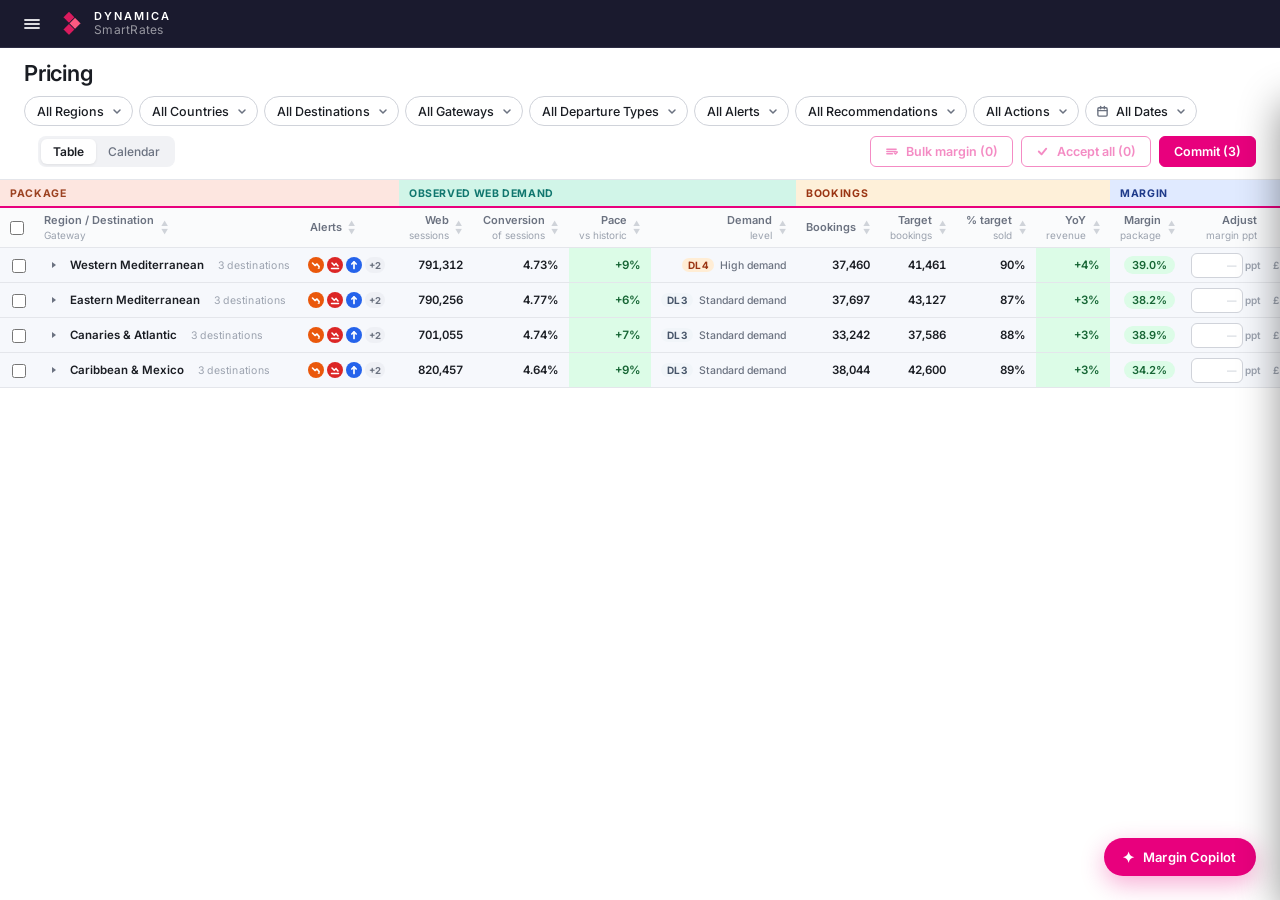
==== index.html @ 18bb01b3 "Fix conversion rates summing instead of averaging in the detail modal The modal's aggregate builder " ====
<!DOCTYPE html>
<html lang="en">
<head>
  <meta charset="UTF-8" />
  <meta name="viewport" content="width=device-width, initial-scale=1.0" />
  <title>Pricing — Dynamica SmartRates</title>
  <link rel="stylesheet" href="styles.css" />
  <style>
    /* SmartRates pricing — scoped to .srt */

    /* View visibility — beats display:flex on .cal-wrap so [hidden] actually hides it */
    [hidden] { display: none !important; }

    .pricing-page {
      flex: 1;
      display: flex;
      flex-direction: column;
      overflow: hidden;
      background: var(--body-bg);
    }
    .pricing-header-row {
      flex-shrink: 0;
      padding: 12px 24px;
      display: flex;
      align-items: center;
      gap: 12px;
      row-gap: 10px;
      flex-wrap: wrap;
      background: var(--surface);
      border-bottom: 1px solid var(--border);
    }
    .pricing-header-row .filter-group { flex: 1 1 auto; min-width: 0; }
    .pricing-heading {
      font-family: 'Inter', sans-serif;
      font-size: 22px;
      font-weight: 600;
      color: var(--text-primary);
      letter-spacing: -0.01em;
      margin: 0;
    }
    .pricing-spacer { flex: 1; }

    /* Accept-all + Commit cluster */
    .commit-cluster { display: inline-flex; align-items: center; gap: 8px; }
    .accept-all-btn, .commit-btn {
      font-family: 'Inter', sans-serif;
      font-size: 12.5px;
      font-weight: 600;
      padding: 7px 14px;
      border-radius: var(--radius);
      cursor: pointer;
      display: inline-flex;
      align-items: center;
      gap: 8px;
      transition: background .12s, color .12s, border-color .12s, opacity .12s;
      white-space: nowrap;
    }
    .accept-all-btn {
      background: transparent;
      color: var(--accent-text);
      border: 1px solid var(--accent);
    }
    .accept-all-btn:hover { background: rgba(232,0,125,0.08); }
    .accept-all-btn:disabled {
      opacity: 0.45;
      cursor: default;
      background: transparent;
    }
    .commit-btn {
      background: var(--accent);
      color: var(--accent-on);
      border: 1px solid var(--accent);
    }
    .commit-btn:hover { background: var(--accent-dim); border-color: var(--accent-dim); }
    .commit-btn:disabled {
      opacity: 0.45;
      cursor: default;
      background: var(--accent);
      color: rgba(255,255,255,0.85);
    }
    .commit-btn.is-loading { pointer-events: none; }
    .commit-spinner {
      width: 12px;
      height: 12px;
      border: 2px solid rgba(255,255,255,0.4);
      border-top-color: #fff;
      border-radius: 50%;
      animation: cmtSpin .7s linear infinite;
      display: none;
    }
    .commit-btn.is-loading .commit-spinner { display: inline-block; }
    @keyframes cmtSpin { to { transform: rotate(360deg); } }

    /* ── Scroll container ── */
    .srt-wrap {
      flex: 1;
      overflow: auto;
      background: var(--surface);
    }

    table.srt {
      border-collapse: separate;
      border-spacing: 0;
      width: max-content;
      min-width: 100%;
      font-family: 'Inter', sans-serif;
      font-size: 11.5px;
      background: var(--surface);
    }
    table.srt th, table.srt td { box-sizing: border-box; }

    /* ── Group band header row ── */
    table.srt thead tr.bands th {
      position: sticky;
      top: 0;
      z-index: 12;
      height: 28px;
      padding: 0 10px;
      font-family: 'Inter', sans-serif;
      font-weight: 700;
      font-size: 10.5px;
      letter-spacing: 0.06em;
      text-transform: uppercase;
      text-align: left;
      white-space: nowrap;
      border-bottom: 2px solid var(--accent);
    }
    table.srt thead tr.bands th.band-product  { background: #fde6e0; color: #9c4221; }
    table.srt thead tr.bands th.band-sales    { background: #fef0d9; color: #9a3412; }
    table.srt thead tr.bands th.band-demand   { background: #d1f5e8; color: #0f766e; }
    table.srt thead tr.bands th.band-price    { background: #e0eaff; color: #1e3a8a; }

    /* ── Column label row ── */
    table.srt thead tr.cols th {
      position: sticky;
      top: 28px;
      z-index: 11;
      padding: 6px 10px;
      font-family: 'Inter', sans-serif;
      font-weight: 600;
      font-size: 11px;
      color: var(--text-secondary);
      background: #fafbfc;
      border-bottom: 1px solid var(--border);
      text-align: left;
      vertical-align: middle;
      white-space: nowrap;
    }
    table.srt thead tr.cols th.num { text-align: right; }
    table.srt thead tr.cols th .sub {
      display: block;
      font-weight: 400;
      color: var(--text-muted);
      font-size: 10px;
      margin-top: 2px;
      letter-spacing: 0;
      text-transform: none;
    }

    /* ── Body cells ── */
    table.srt tbody td {
      padding: 7px 10px;
      border-bottom: 1px solid var(--border);
      color: var(--text-primary);
      vertical-align: middle;
      white-space: nowrap;
      background: var(--surface);
    }
    table.srt tbody td.num {
      text-align: right;
      font-variant-numeric: tabular-nums;
    }
    /* ── Row hover — subtle background tint only, scoped so YoY tints survive ── */
    table.srt tbody tr:hover td:not(.cell-pos):not(.cell-neg) { background-color: var(--row-hover); }
    table.cal-table tbody tr:hover td:not(.tier-pos2):not(.tier-pos1):not(.tier-zero):not(.tier-neg1):not(.tier-neg2) {
      background-color: var(--row-hover);
    }
    table.cal-table tbody tr:hover th.cal-route { background-color: var(--row-hover); }

    /* Date column */

    /* ── Per-level row backgrounds (Park / Category / Leaf) ──
       Use :not(.cell-pos):not(.cell-neg) so YoY tints still read through. */
    table.srt tbody tr.row-park    td:not(.cell-pos):not(.cell-neg) { background: #f6f8fc; }
    table.srt tbody tr.row-category td:not(.cell-pos):not(.cell-neg) { background: #fbfcfe; }
    table.srt tbody tr.row-leaf     td:not(.cell-pos):not(.cell-neg) { background: var(--surface); }

    table.srt tbody tr.row-park    { font-weight: 600; }
    table.srt tbody tr.row-park    td { border-bottom: 1px solid var(--border); }
    table.srt tbody tr.row-park:hover    td:not(.cell-pos):not(.cell-neg) { background: #eef2f8; }
    table.srt tbody tr.row-category:hover td:not(.cell-pos):not(.cell-neg) { background: #f3f5f9; }

    /* ── First-cell indentation per level ──
       Higher specificity than the generic `table.srt tbody td { padding: 7px 14px }`
       rule, so padding-left actually applies. Two earlier passes lost this
       silently because `.indent-1/2/3 { padding-left }` was outranked by the
       generic shorthand `padding`. */
    table.srt tbody tr.row-park     td.col-name { padding-left: 12px; }
    table.srt tbody tr.row-category td.col-name { padding-left: 30px; }
    table.srt tbody tr.row-leaf     td.col-name { padding-left: 44px; }

    /* Vertical guide-line on the left edge of nested rows (inset shadow
       composes with row background and survives table-cell rendering). */
    table.srt tbody tr.row-category td.col-name { box-shadow: inset 2px 0 0 var(--border); }
    table.srt tbody tr.row-leaf     td.col-name { box-shadow: inset 2px 0 0 var(--border); }

    /* hidden rows in collapsed accordion */
    table.srt tbody tr.is-hidden { display: none; }

    /* Accordion name cell — common */
    .accordion-name {
      display: inline-flex;
      align-items: center;
      gap: 8px;
      cursor: pointer;
      user-select: none;
    }
    .accordion-chev {
      display: inline-flex;
      align-items: center;
      justify-content: center;
      width: 16px;
      height: 16px;
      border-radius: 4px;
      color: var(--text-secondary);
      transition: transform .15s ease, background .12s, color .12s;
    }
    /* Smaller chevron for level 2 (Category) */
    .accordion-name.lvl-2 .accordion-chev { width: 12px; height: 12px; }
    .accordion-name.lvl-2 .accordion-chev svg { width: 8px; height: 8px; }
    .accordion-name:hover .accordion-chev { background: rgba(232,0,125,0.08); color: var(--accent-text); }
    .accordion-name.expanded .accordion-chev { transform: rotate(90deg); color: var(--accent-text); }

    /* Leaf bullet — Unicode • in muted colour before the ticket name */
    .leaf-bullet {
      display: inline-block;
      color: var(--text-muted);
      margin-right: 8px;
      font-size: 14px;
      line-height: 1;
      vertical-align: middle;
      transform: translateY(-1px);
    }

    /* Per-level name styling */
    .lvl-park-name   { font-weight: 600; color: var(--text-primary); }
    .lvl-cat-name    { font-weight: 500; color: var(--text-secondary); }
    .lvl-ticket-name { font-weight: 400; color: var(--text-primary); }

    .park-country {
      font-weight: 400;
      font-size: 10.5px;
      color: var(--text-muted);
      margin-left: 6px;
      letter-spacing: 0.02em;
    }
    .row-meta {
      color: var(--text-muted);
      font-weight: 400;
      font-size: 10.5px;
      margin-left: 6px;
      letter-spacing: 0.02em;
    }

    /* Capacity-mode chip */
    .cap-chip {
      display: inline-block;
      font-family: 'Inter', sans-serif;
      font-size: 10px;
      font-weight: 600;
      letter-spacing: 0.04em;
      text-transform: uppercase;
      padding: 2px 8px;
      border-radius: 999px;
      vertical-align: middle;
    }
    .cap-chip.cap-open    { background: #ecfdf5; color: #047857; }
    .cap-chip.cap-limited { background: #fef3c7; color: #92400e; }
    .cap-chip.cap-risk    { background: #fee2e2; color: #991b1b; }

    /* ── Tint cells (pace, YoY, Rec. margin) ── */
    table.srt tbody td.cell-pos { background: #dcfce7; color: #166534; }
    table.srt tbody td.cell-neg { background: #fee2e2; color: #991b1b; }
    table.srt tbody tr:hover td.cell-pos { background-color: #c9f0d4; }
    table.srt tbody tr:hover td.cell-neg { background-color: #fbcfcf; }

    /* Weather cell */
    .weather-cell {
      display: inline-flex;
      align-items: center;
      gap: 6px;
      font-variant-numeric: tabular-nums;
    }
    .weather-icon { font-size: 14px; }

    /* ── Alerts cell + chips ── */
    table.srt tbody td.alerts-cell {
      padding: 4px 8px;
      vertical-align: middle;
      white-space: nowrap;
      min-width: 72px;
    }
    .alert-chips {
      display: inline-flex;
      align-items: center;
      gap: 3px;
    }
    .alert-chip {
      display: inline-flex;
      align-items: center;
      justify-content: center;
      width: 16px;
      height: 16px;
      border-radius: 50%;
      color: #fff;
      flex-shrink: 0;
      cursor: default;
    }
    .alert-chip svg { display: block; }
    .alert-chip-overflow {
      display: inline-flex;
      align-items: center;
      justify-content: center;
      min-width: 16px;
      height: 16px;
      padding: 0 4px;
      border-radius: 999px;
      font-size: 9.5px;
      font-weight: 700;
      color: var(--text-secondary);
      background: #eef0f5;
      flex-shrink: 0;
      cursor: default;
    }

    /* ── Calendar cell alert dot (top-left, opposite the decision dot) ── */
    table.cal-table tbody td.has-alert { position: relative; }
    table.cal-table tbody td.has-alert::before {
      content: '';
      position: absolute;
      top: 4px;
      left: 4px;
      width: 6px;
      height: 6px;
      border-radius: 50%;
      background: var(--accent);
      box-shadow: 0 0 0 1.5px var(--surface);
      z-index: 1;
    }

    /* Demand Level (DL1–DL5 from the customisable-rules table) */
    .demand-cell {
      display: inline-flex;
      align-items: center;
      gap: 6px;
      justify-content: flex-end;
      cursor: default;
    }
    .dl-chip {
      display: inline-block;
      font-size: 10px;
      font-weight: 700;
      letter-spacing: 0.04em;
      padding: 1px 6px;
      border-radius: 999px;
      font-variant-numeric: tabular-nums;
    }
    .dl-chip.dl-5 { background: #fee2e2; color: #991b1b; }
    .dl-chip.dl-4 { background: #ffedd5; color: #9a3412; }
    .dl-chip.dl-3 { background: #f1f5f9; color: #475569; }
    .dl-chip.dl-2 { background: #e0f2fe; color: #075985; }
    .dl-chip.dl-1 { background: #ede9fe; color: #5b21b6; }
    .dl-label {
      font-size: 10.5px;
      font-weight: 500;
      color: var(--text-secondary);
      white-space: nowrap;
    }

    /* Recommendation column (Increase / Decrease / No change) */
    .rec-action-cell { white-space: nowrap; }
    .rec-action-chip {
      display: inline-flex;
      align-items: center;
      font-size: 10.5px;
      font-weight: 600;
      padding: 2px 8px;
      border-radius: 999px;
      white-space: nowrap;
    }
    .rec-action-chip.ra-up   { background: #dcfce7; color: #166534; }
    .rec-action-chip.ra-down { background: #fee2e2; color: #991b1b; }
    .rec-action-chip.ra-flat { background: #f1f5f9; color: #64748b; }
    .rec-action-summary {
      display: inline-flex;
      gap: 6px;
      font-size: 10.5px;
      font-weight: 600;
      font-variant-numeric: tabular-nums;
    }
    .rec-action-summary .ras-up   { color: #166534; }
    .rec-action-summary .ras-down { color: #991b1b; }
    .rec-action-summary.ras-flat  { color: var(--text-muted); font-weight: 400; }


    /* ── Rec. margin editing ── */
    table.srt tbody td.rec-cell {
      position: relative;
      cursor: text;
    }
    table.srt tbody td.rec-cell:hover {
      outline: 1px dashed var(--accent);
      outline-offset: -2px;
    }
    .rec-edit-icon {
      position: absolute;
      left: 6px;
      top: 50%;
      transform: translateY(-50%);
      color: var(--accent-text);
      pointer-events: none;
      display: none;
    }
    table.srt tbody td.rec-cell:hover .rec-edit-icon { display: block; }
    table.srt tbody td.rec-cell.editing {
      outline: 1.5px solid var(--accent);
      outline-offset: -1px;
      padding: 0;
    }
    input.rec-input {
      width: 100%;
      height: 26px;
      box-sizing: border-box;
      border: none;
      padding: 0 10px;
      font-family: 'Inter', sans-serif;
      font-size: 11.5px;
      font-weight: 500;
      font-variant-numeric: tabular-nums;
      text-align: right;
      background: var(--surface);
      outline: none;
      color: var(--text-primary);
    }

    /* ── Action cell + buttons ── */
    table.srt tbody td.action-cell {
      padding: 4px 8px;
      position: relative;
      vertical-align: middle;
      white-space: nowrap;
      border-left: 1px solid var(--border);
    }
    .action-cell-inner {
      display: flex;
      align-items: center;
      gap: 6px;
    }
    .action-btn {
      width: 26px;
      height: 26px;
      display: inline-flex;
      align-items: center;
      justify-content: center;
      border-radius: 50%;
      border: 1.5px solid;
      background: var(--surface);
      cursor: pointer;
      padding: 0;
      transition: background .12s, border-color .12s, color .12s, opacity .12s;
      flex-shrink: 0;
    }
    .action-btn svg { display: block; }
    .act-accept { color: #16a34a; border-color: #bbf7d0; }
    .act-accept:hover { background: #dcfce7; border-color: #16a34a; }
    .act-accept.solid { background: #16a34a; color: #fff; border-color: #16a34a; }
    .act-reject { color: #dc2626; border-color: #fecaca; }
    .act-reject:hover { background: #fee2e2; border-color: #dc2626; }
    .act-reject.solid { background: #dc2626; color: #fff; border-color: #dc2626; }
    .action-btn.dim { opacity: 0.42; }

    .act-notes {
      width: 24px;
      height: 24px;
      display: inline-flex;
      align-items: center;
      justify-content: center;
      border: none;
      background: transparent;
      border-radius: 50%;
      cursor: pointer;
      color: var(--text-muted);
      margin-left: 2px;
      position: relative;
      flex-shrink: 0;
      padding: 0;
      transition: color .12s, background .12s;
    }
    .act-notes:hover { color: var(--accent-text); background: rgba(232,0,125,0.08); }
    .act-notes svg { display: block; }
    .act-notes .note-dot {
      position: absolute;
      top: 1px;
      right: 1px;
      width: 6px;
      height: 6px;
      border-radius: 50%;
      background: var(--accent);
      display: none;
    }
    .act-notes.has-note .note-dot { display: block; }
    .act-notes.has-note { color: var(--accent-text); }

    .action-badge {
      display: inline-block;
      font-family: 'Inter', sans-serif;
      font-size: 9.5px;
      font-weight: 700;
      letter-spacing: 0.05em;
      text-transform: uppercase;
      padding: 2px 7px;
      border-radius: 999px;
      margin-right: 6px;
      vertical-align: middle;
      flex-shrink: 0;
    }
    .action-badge.b-accepted   { background: #dcfce7; color: #166534; }
    .action-badge.b-rejected   { background: #fee2e2; color: #991b1b; }
    .action-badge.b-overridden { background: #e0e7ff; color: #3730a3; }
    .action-badge.b-expired    { background: #f1f5f9; color: #475569; }

    .pending-chip {
      display: inline-block;
      font-size: 9.5px;
      font-weight: 700;
      letter-spacing: 0.05em;
      text-transform: uppercase;
      padding: 2px 7px;
      border-radius: 999px;
      background: #f1f5f9;
      color: #475569;
    }

    /* Row state tints — only on neutral cells */
    table.srt tbody tr.row-accepted   td:not(.cell-pos):not(.cell-neg) { background: #f1faf3; }
    table.srt tbody tr.row-rejected   td:not(.cell-pos):not(.cell-neg) { background: #fdf3f3; }
    table.srt tbody tr.row-overridden td:not(.cell-pos):not(.cell-neg) { background: #f3f4ff; }
    table.srt tbody tr.row-accepted:hover   td:not(.cell-pos):not(.cell-neg) { background-color: #e7f4ec; }
    table.srt tbody tr.row-rejected:hover   td:not(.cell-pos):not(.cell-neg) { background-color: #f7e6e6; }
    table.srt tbody tr.row-overridden:hover td:not(.cell-pos):not(.cell-neg) { background-color: #e8eafc; }

    /* placeholder count on parent/category rows */
    .row-action-meta {
      color: var(--text-muted);
      font-size: 10.5px;
      font-style: italic;
    }

    /* ── Three-level accordion: Region / Destination / Gateway ──
       Reuses the reference's level styling: region rows read as the old park
       rows, destination rows as the old category rows, gateways as leaves. */
    table.srt tbody tr.row-region td:not(.cell-pos):not(.cell-neg) { background: #f6f8fc; }
    table.srt tbody tr.row-dest   td:not(.cell-pos):not(.cell-neg) { background: #fbfcfe; }
    table.srt tbody tr.row-leaf   td:not(.cell-pos):not(.cell-neg) { background: var(--surface); }
    table.srt tbody tr.row-region { font-weight: 600; }
    table.srt tbody tr.row-region td { border-bottom: 1px solid var(--border); }
    table.srt tbody tr.row-region:hover td:not(.cell-pos):not(.cell-neg) { background: #eef2f8; }
    table.srt tbody tr.row-dest:hover   td:not(.cell-pos):not(.cell-neg) { background: #f3f5f9; }

    table.srt tbody tr.row-region td.col-name { padding-left: 12px; }
    table.srt tbody tr.row-dest   td.col-name { padding-left: 30px; box-shadow: inset 2px 0 0 var(--border); }
    table.srt tbody tr.row-leaf   td.col-name { padding-left: 52px; box-shadow: inset 2px 0 0 var(--border); }

    .lvl-region-name { font-weight: 600; color: var(--text-primary); }
    .lvl-dest-name   { font-weight: 500; color: var(--text-primary); }
    .lvl-gw-name     { font-weight: 400; color: var(--text-primary); }
    .gw-code {
      display: inline-block;
      font-family: 'JetBrains Mono', monospace;
      font-size: 9.5px;
      font-weight: 500;
      color: var(--text-muted);
      background: #eef0f5;
      padding: 1px 5px;
      border-radius: 3px;
      margin-left: 7px;
      letter-spacing: 0.04em;
      vertical-align: middle;
    }

    /* Adjustment input cells — usable at any accordion level */
    table.srt tbody td.adj-cell { padding: 3px 6px; }
    .adj-wrap { display: inline-flex; align-items: center; gap: 2px; justify-content: flex-end; }
    input.adj-input {
      width: 52px;
      height: 25px;
      padding: 0 5px;
      border: 1px solid var(--border-mid);
      border-radius: var(--radius);
      font-family: 'Inter', sans-serif;
      font-size: 11px;
      font-weight: 500;
      color: var(--text-primary);
      text-align: right;
      font-variant-numeric: tabular-nums;
      background: var(--surface);
      transition: border-color .12s, background .12s;
      -moz-appearance: textfield;
    }
    input.adj-input::-webkit-outer-spin-button,
    input.adj-input::-webkit-inner-spin-button { -webkit-appearance: none; margin: 0; }
    input.adj-input::placeholder { color: #cbd0d8; font-size: 9.5px; }
    input.adj-input:hover { border-color: var(--accent); }
    input.adj-input:focus { outline: 1.5px solid var(--accent); outline-offset: -1px; border-color: var(--accent); }
    input.adj-input.is-set { border-color: var(--accent); color: var(--accent-text); font-weight: 600; background: rgba(232,0,125,0.04); }
    .adj-unit, .adj-prefix { font-size: 10px; color: var(--text-muted); }

    /* Sup — read-only view of margin already committed on top of the baseline */
    table.srt tbody td.sup-cell-td { padding: 4px 8px; }
    .sup-cell { display: inline-flex; flex-direction: column; align-items: flex-end; line-height: 1.15; cursor: default; }
    .sup-cell .sup-pct { font-size: 11px; font-weight: 600; font-variant-numeric: tabular-nums; }
    .sup-cell .sup-gbp { font-size: 9.5px; color: var(--text-muted); font-variant-numeric: tabular-nums; }
    .sup-cell.sup-up   .sup-pct { color: #166534; }
    .sup-cell.sup-down .sup-pct { color: #991b1b; }

    /* Bulk button idle state — clickable, just visually quiet */
    .accept-all-btn.is-idle { opacity: 0.62; }

    /* Margin pill — the headline commercial number */
    .margin-pill {
      display: inline-block;
      font-size: 11px;
      font-weight: 600;
      padding: 2px 8px;
      border-radius: 999px;
      font-variant-numeric: tabular-nums;
      white-space: nowrap;
    }
    .margin-pill.mg-high { background: #dcfce7; color: #166534; }
    .margin-pill.mg-mid  { background: #f1f5f9; color: #334155; }
    .margin-pill.mg-low  { background: #fef3c7; color: #92400e; }
    .margin-pill.mg-thin { background: #fee2e2; color: #991b1b; }
    .conv-cell { font-variant-numeric: tabular-nums; }

    /* Calendar: same three levels in the sticky left column */
    table.cal-table tbody tr.row-region th.cal-route { padding-left: 14px; background: #f6f8fc; }
    table.cal-table tbody tr.row-dest   th.cal-route { padding-left: 32px; background: #fbfcfe; }
    table.cal-table tbody tr.row-leaf   th.cal-route { padding-left: 50px; background: var(--surface); }
    table.cal-table tbody tr.row-region td:not(.tier-pos2):not(.tier-pos1):not(.tier-zero):not(.tier-neg1):not(.tier-neg2) { background: #f6f8fc; }
    table.cal-table tbody tr.row-dest   td:not(.tier-pos2):not(.tier-pos1):not(.tier-zero):not(.tier-neg1):not(.tier-neg2) { background: #fbfcfe; }

    /* ── Row-select checkboxes (bulk update) ── */
    table.srt th.col-select,
    table.srt tbody td.col-select {
      width: 34px;
      min-width: 34px;
      padding: 4px 8px 4px 12px;
      text-align: center;
    }
    input.row-select {
      width: 14px;
      height: 14px;
      accent-color: var(--accent);
      cursor: pointer;
      vertical-align: middle;
    }

    /* ── Reason code dropdown (Action cell) ── */
    select.reason-select {
      font-family: 'Inter', sans-serif;
      font-size: 10.5px;
      font-weight: 500;
      color: var(--text-secondary);
      background: var(--surface);
      border: 1px solid var(--border-mid);
      border-radius: 999px;
      height: 22px;
      padding: 0 18px 0 8px;
      margin-left: 4px;
      max-width: 108px;
      appearance: none;
      -webkit-appearance: none;
      cursor: pointer;
      background-image: url("data:image/svg+xml;utf8,<svg xmlns='http://www.w3.org/2000/svg' width='8' height='8' viewBox='0 0 10 10'><path d='M2 4l3 3 3-3' stroke='%236b7280' stroke-width='1.5' fill='none' stroke-linecap='round' stroke-linejoin='round'/></svg>");
      background-repeat: no-repeat;
      background-position: right 6px center;
      flex-shrink: 0;
    }
    select.reason-select:hover { border-color: var(--accent); }
    select.reason-select.has-reason { border-color: var(--accent); color: var(--accent-text); font-weight: 600; }

    /* ── Bulk price update modal ── */
    .bulk-backdrop {
      position: fixed;
      inset: 0;
      background: rgba(26,26,46,0.55);
      z-index: 1200;
      display: none;
      align-items: center;
      justify-content: center;
      padding: 24px;
    }
    .bulk-backdrop.is-open { display: flex; }
    .bulk-modal {
      background: var(--surface);
      border-radius: var(--radius-lg);
      box-shadow: var(--shadow-lg);
      width: 460px;
      max-width: calc(100vw - 48px);
      font-family: 'Inter', sans-serif;
      display: flex;
      flex-direction: column;
    }
    .bulk-modal-header {
      padding: 18px 22px 14px;
      border-bottom: 1px solid var(--border);
      display: flex;
      align-items: center;
      gap: 10px;
    }
    .bulk-modal-title { font-size: 15px; font-weight: 600; color: var(--text-primary); }
    .bulk-modal-sub { font-size: 12px; color: var(--text-secondary); margin-top: 2px; }
    .bulk-modal-close {
      margin-left: auto;
      width: 28px; height: 28px;
      background: transparent;
      border: none;
      color: var(--text-secondary);
      cursor: pointer;
      border-radius: 6px;
      display: inline-flex;
      align-items: center;
      justify-content: center;
    }
    .bulk-modal-close:hover { background: #f3f4f8; color: var(--text-primary); }
    .bulk-modal-body { padding: 16px 22px; display: flex; flex-direction: column; gap: 14px; }
    .bulk-type-row { display: flex; gap: 10px; }
    .bulk-type-opt {
      flex: 1;
      display: inline-flex;
      align-items: center;
      gap: 8px;
      border: 1px solid var(--border-mid);
      border-radius: var(--radius);
      padding: 9px 12px;
      font-size: 12.5px;
      font-weight: 500;
      color: var(--text-primary);
      cursor: pointer;
      transition: border-color .12s, background .12s;
    }
    .bulk-type-opt:hover { border-color: var(--accent); }
    .bulk-type-opt:has(input:checked) {
      border-color: var(--accent);
      background: rgba(232,0,125,0.05);
    }
    .bulk-type-opt input { accent-color: var(--accent); }
    .bulk-value-row { display: flex; align-items: center; gap: 10px; }
    .bulk-value-row label { font-size: 12px; color: var(--text-secondary); font-weight: 500; }
    .bulk-value-row input {
      flex: 1;
      height: 34px;
      padding: 0 12px;
      border: 1px solid var(--border-mid);
      border-radius: var(--radius);
      font-family: 'Inter', sans-serif;
      font-size: 13.5px;
      font-weight: 500;
      color: var(--text-primary);
      font-variant-numeric: tabular-nums;
    }
    .bulk-value-row input:focus { outline: 1.5px solid var(--accent); outline-offset: -1px; border-color: var(--accent); }
    .bulk-unit { font-size: 13px; font-weight: 600; color: var(--text-secondary); width: 16px; }
    .bulk-hint { font-size: 11px; color: var(--text-muted); line-height: 1.5; }
    .bulk-hint b { color: var(--text-secondary); }
    .bulk-preview { display: flex; flex-direction: column; gap: 4px; }
    .bulk-preview-title {
      font-size: 10px;
      font-weight: 700;
      text-transform: uppercase;
      letter-spacing: 0.06em;
      color: var(--text-muted);
      margin-bottom: 2px;
    }
    .bulk-preview-row {
      display: flex;
      justify-content: space-between;
      gap: 12px;
      font-size: 11.5px;
      color: var(--text-secondary);
      font-variant-numeric: tabular-nums;
    }
    .bulk-preview-row b { color: var(--text-primary); }
    .bulk-preview-more { font-size: 11px; color: var(--text-muted); font-style: italic; }
    .bulk-modal-footer {
      padding: 14px 22px 18px;
      border-top: 1px solid var(--border);
      display: flex;
      justify-content: flex-end;
      gap: 8px;
    }
    .bulk-btn-ghost, .bulk-btn-primary {
      font-family: 'Inter', sans-serif;
      font-size: 12.5px;
      font-weight: 600;
      padding: 8px 16px;
      border-radius: var(--radius);
      cursor: pointer;
      transition: background .12s, border-color .12s, opacity .12s;
    }
    .bulk-btn-ghost {
      background: transparent;
      color: var(--text-secondary);
      border: 1px solid var(--border-mid);
    }
    .bulk-btn-ghost:hover { background: #f3f4f8; color: var(--text-primary); }
    .bulk-btn-primary {
      background: var(--accent);
      color: var(--accent-on);
      border: 1px solid var(--accent);
    }
    .bulk-btn-primary:hover:not(:disabled) { background: var(--accent-dim); border-color: var(--accent-dim); }
    .bulk-btn-primary:disabled { opacity: 0.45; cursor: default; }

    /* ── Notes modal ── */
    .note-backdrop {
      position: fixed;
      inset: 0;
      background: rgba(26,26,46,0.55);
      z-index: 1200;
      display: none;
      align-items: center;
      justify-content: center;
      padding: 24px;
    }
    .note-backdrop.is-open { display: flex; }
    .note-modal {
      background: var(--surface);
      border-radius: var(--radius-lg);
      box-shadow: var(--shadow-lg);
      width: 520px;
      max-width: calc(100vw - 48px);
      font-family: 'Inter', sans-serif;
      display: flex;
      flex-direction: column;
    }
    .note-modal-header {
      padding: 18px 22px 14px;
      border-bottom: 1px solid var(--border);
      display: flex;
      align-items: center;
      gap: 10px;
    }
    .note-modal-title { font-size: 15px; font-weight: 600; color: var(--text-primary); }
    .note-modal-sub { font-size: 12px; color: var(--text-secondary); }
    .note-modal-close {
      margin-left: auto;
      width: 28px;
      height: 28px;
      background: transparent;
      border: none;
      color: var(--text-secondary);
      cursor: pointer;
      border-radius: 6px;
      display: inline-flex;
      align-items: center;
      justify-content: center;
    }
    .note-modal-close:hover { background: #f3f4f8; color: var(--text-primary); }
    .note-modal-body { padding: 18px 22px 22px; display: flex; flex-direction: column; gap: 14px; }
    .note-textarea {
      width: 100%;
      min-height: 110px;
      box-sizing: border-box;
      padding: 10px 12px;
      border: 1px solid var(--border-mid);
      border-radius: var(--radius);
      font-family: 'Inter', sans-serif;
      font-size: 13px;
      color: var(--text-primary);
      resize: vertical;
      outline: none;
    }
    .note-textarea:focus { border-color: var(--accent); }
    .note-row {
      display: flex;
      align-items: center;
      gap: 10px;
    }
    .note-row label { font-size: 12px; color: var(--text-secondary); }
    .note-date {
      padding: 7px 10px;
      border: 1px solid var(--border-mid);
      border-radius: var(--radius);
      font-family: 'Inter', sans-serif;
      font-size: 12.5px;
      color: var(--text-primary);
      outline: none;
    }
    .note-date:focus { border-color: var(--accent); }
    .note-hint { font-size: 11.5px; color: var(--text-muted); margin-left: auto; }

    /* ── View toggle (Table / Calendar) ── */
    .view-toggle {
      display: inline-flex;
      align-items: center;
      gap: 0;
      margin-left: 14px;
      background: #f1f2f5;
      border-radius: 8px;
      padding: 3px;
    }
    .view-toggle-btn {
      font-family: 'Inter', sans-serif;
      font-size: 12px;
      font-weight: 500;
      padding: 5px 12px;
      border: none;
      background: transparent;
      color: var(--text-secondary);
      cursor: pointer;
      border-radius: 6px;
      transition: background .12s, color .12s, box-shadow .12s;
    }
    .view-toggle-btn:hover { color: var(--text-primary); }
    .view-toggle-btn.is-active {
      background: var(--surface);
      color: var(--text-primary);
      box-shadow: var(--shadow-sm);
      font-weight: 600;
    }

    /* ── Filter pills ── */
    .filter-group {
      display: flex;
      align-items: center;
      gap: 6px;
      flex-wrap: wrap;
      min-width: 0;
    }
    .filter-pill {
      font-family: 'Inter', sans-serif;
      font-size: 12.5px;
      font-weight: 500;
      color: var(--text-primary);
      background: var(--surface);
      border: 1px solid var(--border-mid);
      border-radius: 20px;
      padding: 5px 28px 5px 12px;
      height: 30px;
      max-width: 240px;
      appearance: none;
      -webkit-appearance: none;
      cursor: pointer;
      background-image: url("data:image/svg+xml;utf8,<svg xmlns='http://www.w3.org/2000/svg' width='10' height='10' viewBox='0 0 10 10'><path d='M2 4l3 3 3-3' stroke='%236b7280' stroke-width='1.5' fill='none' stroke-linecap='round' stroke-linejoin='round'/></svg>");
      background-repeat: no-repeat;
      background-position: right 10px center;
      transition: border-color .15s, color .15s, background-image .15s;
      text-overflow: ellipsis;
      white-space: nowrap;
      overflow: hidden;
    }
    .filter-pill:hover { border-color: var(--accent); }
    .filter-pill:focus { outline: 1.5px solid var(--accent); outline-offset: -1px; }
    .filter-pill.active {
      border-color: var(--accent);
      color: var(--accent-text);
      background-image: url("data:image/svg+xml;utf8,<svg xmlns='http://www.w3.org/2000/svg' width='10' height='10' viewBox='0 0 10 10'><path d='M2 4l3 3 3-3' stroke='%23e8007d' stroke-width='1.5' fill='none' stroke-linecap='round' stroke-linejoin='round'/></svg>");
    }

    .filter-clear {
      font-family: 'Inter', sans-serif;
      font-size: 11.5px;
      font-weight: 500;
      color: var(--accent-text);
      background: none;
      border: none;
      padding: 4px 10px;
      cursor: pointer;
      border-radius: 4px;
      transition: background .12s;
    }
    .filter-clear:hover { background: rgba(232,0,125,0.08); }

    .filter-pill.ms-pill {
      display: inline-flex;
      align-items: center;
      gap: 6px;
      padding: 0 28px 0 12px;
    }
    .filter-pill.ms-pill .ms-trigger-text {
      overflow: hidden;
      text-overflow: ellipsis;
      white-space: nowrap;
      min-width: 0;
    }
    .filter-pill.ms-pill .ms-trigger-count {
      flex-shrink: 0;
      font-weight: 600;
      color: var(--text-muted);
    }
    .filter-pill.ms-pill.active .ms-trigger-count { color: var(--accent-text); }

    /* ── Multi-select popover ── */
    .ms-popover {
      position: fixed;
      z-index: 200;
      background: var(--surface);
      border: 1px solid var(--border);
      border-radius: var(--radius-lg);
      box-shadow: var(--shadow-lg);
      font-family: 'Inter', sans-serif;
      user-select: none;
      display: flex;
      flex-direction: column;
      min-width: 280px;
      max-width: 360px;
      max-height: 380px;
      overflow: hidden;
    }
    .ms-search-wrap {
      position: relative;
      padding: 10px 10px 6px;
      flex-shrink: 0;
    }
    .ms-search {
      width: 100%;
      font-family: 'Inter', sans-serif;
      font-size: 12.5px;
      font-weight: 500;
      color: var(--text-primary);
      background: var(--surface);
      border: 1px solid var(--border-mid);
      border-radius: var(--radius);
      padding: 0 10px 0 30px;
      height: 30px;
      box-sizing: border-box;
    }
    .ms-search::placeholder { color: var(--text-muted); font-weight: 400; }
    .ms-search:focus {
      outline: 1.5px solid var(--accent);
      outline-offset: -1px;
      border-color: var(--accent);
    }
    .ms-search-icon {
      position: absolute;
      left: 20px;
      top: 50%;
      transform: translateY(calc(-50% + 2px));
      color: var(--text-muted);
      pointer-events: none;
    }
    .ms-quick-actions {
      display: flex;
      align-items: center;
      justify-content: space-between;
      padding: 4px 14px 8px;
      flex-shrink: 0;
      border-bottom: 1px solid var(--border);
    }
    .ms-link {
      font-family: 'Inter', sans-serif;
      font-size: 11.5px;
      font-weight: 500;
      color: var(--accent-text);
      background: transparent;
      border: none;
      padding: 2px 0;
      cursor: pointer;
      border-radius: 4px;
    }
    .ms-link:hover { color: var(--accent-dim); text-decoration: underline; }
    .ms-options {
      flex: 1;
      overflow-y: auto;
      padding: 4px 0;
      min-height: 60px;
    }
    .ms-option {
      display: flex;
      align-items: center;
      gap: 10px;
      width: 100%;
      padding: 7px 14px;
      background: transparent;
      border: none;
      cursor: pointer;
      font-family: 'Inter', sans-serif;
      font-size: 12.5px;
      font-weight: 500;
      color: var(--text-primary);
      text-align: left;
    }
    .ms-option:hover,
    .ms-option:focus { background: var(--row-hover); outline: none; }
    .ms-option .ms-label {
      flex: 1;
      overflow: hidden;
      text-overflow: ellipsis;
      white-space: nowrap;
      min-width: 0;
    }
    .ms-check {
      width: 16px; height: 16px;
      border: 1.5px solid var(--border-mid);
      border-radius: 4px;
      flex-shrink: 0;
      position: relative;
      transition: background .12s, border-color .12s;
      background: var(--surface);
    }
    .ms-option[aria-checked="true"] .ms-check {
      background: var(--accent);
      border-color: var(--accent);
    }
    .ms-option[aria-checked="true"] .ms-check::after {
      content: '';
      position: absolute;
      left: 4px; top: 1px;
      width: 4px; height: 8px;
      border: solid #fff;
      border-width: 0 1.5px 1.5px 0;
      transform: rotate(45deg);
    }
    .ms-divider {
      height: 1px;
      background: var(--border);
      margin: 4px 0;
    }
    .ms-empty {
      padding: 24px 14px;
      text-align: center;
      font-family: 'Inter', sans-serif;
      font-size: 12px;
      color: var(--text-muted);
      font-style: italic;
    }

    /* Date-range trigger pill */
    .filter-pill.date-pill {
      display: inline-flex;
      align-items: center;
      gap: 7px;
      padding: 0 28px 0 10px;
    }
    .filter-pill.date-pill .cal-icon { color: var(--text-secondary); flex-shrink: 0; }
    .filter-pill.date-pill.active .cal-icon { color: var(--accent-text); }
    .filter-pill.date-pill > span {
      overflow: hidden;
      text-overflow: ellipsis;
      white-space: nowrap;
    }

    /* ── Date-range popover ── */
    .dp-popover {
      position: fixed;
      z-index: 200;
      background: var(--nav-bg);
      color: rgba(255,255,255,0.85);
      border: 1px solid var(--nav-border);
      border-radius: 12px;
      box-shadow: var(--shadow-lg);
      padding: 16px;
      font-family: 'Inter', sans-serif;
      user-select: none;
    }
    .dp-months { display: flex; gap: 24px; }
    .dp-month { width: 252px; }
    .dp-month-header {
      display: grid;
      grid-template-columns: 24px 1fr 24px;
      align-items: center;
      margin-bottom: 6px;
      height: 28px;
    }
    .dp-month-label {
      text-align: center;
      font-size: 13px;
      font-weight: 600;
      color: #fff;
      letter-spacing: 0.01em;
    }
    .dp-nav-btn {
      width: 24px; height: 24px;
      display: flex;
      align-items: center;
      justify-content: center;
      border: none;
      background: transparent;
      color: rgba(255,255,255,0.55);
      cursor: pointer;
      border-radius: 4px;
      padding: 0;
      transition: background .12s, color .12s;
    }
    .dp-nav-btn:hover { color: #fff; background: rgba(255,255,255,0.08); }
    .dp-grid { display: grid; grid-template-columns: repeat(7, 36px); }
    .dp-dow {
      text-align: center;
      font-size: 10px;
      font-weight: 600;
      color: rgba(255,255,255,0.4);
      padding: 6px 0 4px;
      text-transform: uppercase;
      letter-spacing: 0.04em;
    }
    .dp-day {
      width: 36px; height: 36px;
      position: relative;
      border: none;
      background: transparent;
      cursor: pointer;
      display: flex;
      align-items: center;
      justify-content: center;
      font-family: 'Inter', sans-serif;
      font-size: 12px;
      font-weight: 500;
      color: rgba(255,255,255,0.85);
      font-variant-numeric: tabular-nums;
      padding: 0;
    }
    .dp-day-num {
      position: relative;
      z-index: 2;
      width: 30px; height: 30px;
      display: flex;
      align-items: center;
      justify-content: center;
      border-radius: 50%;
      transition: outline-color .1s, background-color .1s, color .1s;
    }
    .dp-day:hover .dp-day-num {
      outline: 1.5px solid var(--accent);
      outline-offset: -1.5px;
    }
    .dp-day.in-range { background: rgba(232,0,125,0.18); }
    .dp-day.is-start { background: linear-gradient(to right, transparent 50%, rgba(232,0,125,0.18) 50%); }
    .dp-day.is-end   { background: linear-gradient(to right, rgba(232,0,125,0.18) 50%, transparent 50%); }
    .dp-day.is-start.is-end { background: transparent; }
    .dp-day.is-start .dp-day-num,
    .dp-day.is-end   .dp-day-num {
      background: var(--accent);
      color: var(--accent-on);
    }
    .dp-day.is-start:hover .dp-day-num,
    .dp-day.is-end:hover .dp-day-num {
      background: var(--accent-dim);
      outline: none;
    }
    .dp-day.out-of-month { color: rgba(255,255,255,0.25); }
    .dp-day.out-of-month:hover .dp-day-num { outline-color: rgba(232,0,125,0.45); }

    .dp-footer {
      display: flex;
      align-items: center;
      justify-content: space-between;
      margin-top: 12px;
      padding-top: 12px;
      border-top: 1px solid var(--nav-border);
      gap: 12px;
    }
    .dp-status { font-size: 11.5px; color: rgba(255,255,255,0.65); font-weight: 500; }
    .dp-actions { display: flex; gap: 8px; }
    .dp-btn {
      font-family: 'Inter', sans-serif;
      font-size: 11.5px;
      font-weight: 500;
      padding: 6px 14px;
      border-radius: 999px;
      cursor: pointer;
      border: 1px solid transparent;
      transition: background .12s, color .12s, border-color .12s;
    }
    .dp-btn-ghost {
      background: transparent;
      border-color: rgba(255,255,255,0.2);
      color: rgba(255,255,255,0.85);
    }
    .dp-btn-ghost:hover {
      background: rgba(255,255,255,0.08);
      border-color: rgba(255,255,255,0.4);
    }
    .dp-btn-primary {
      background: var(--accent);
      color: var(--accent-on);
      border-color: var(--accent);
    }
    .dp-btn-primary:hover:not(:disabled) {
      background: var(--accent-dim);
      border-color: var(--accent-dim);
    }
    .dp-btn-primary:disabled {
      background: rgba(232,0,125,0.4);
      border-color: rgba(232,0,125,0.4);
      cursor: not-allowed;
    }

    /* Empty-state row in the Table */
    table.srt tbody tr.srt-empty td {
      text-align: center;
      font-style: italic;
      color: var(--text-muted);
      padding: 32px 16px;
      background: var(--surface);
    }

    /* ── Calendar view ── */
    /* Granularity segmented toggle */
    .seg-toggle {
      display: inline-flex;
      background: #ececf2;
      border-radius: 999px;
      padding: 3px;
      flex-shrink: 0;
    }
    .seg-toggle button {
      font-family: 'Inter', sans-serif;
      font-size: 12px;
      font-weight: 500;
      color: var(--text-secondary);
      border: none;
      background: transparent;
      padding: 6px 16px;
      border-radius: 999px;
      cursor: pointer;
      transition: background .15s, color .15s, box-shadow .15s;
      letter-spacing: 0.01em;
    }
    .seg-toggle button:hover:not(.active) { color: var(--text-primary); }
    .seg-toggle button.active {
      background: var(--accent);
      color: var(--accent-on);
      box-shadow: 0 1px 2px rgba(232,0,125,0.25);
    }
    .seg-toggle.secondary { background: #f1f3f8; padding: 2px; }
    .seg-toggle.secondary button { padding: 4px 12px; font-size: 11.5px; }

    .cal-wrap {
      flex: 1;
      overflow: hidden;
      background: var(--surface);
      display: flex;
      flex-direction: column;
    }
    .cal-toolbar {
      display: flex;
      align-items: center;
      gap: 14px;
      padding: 10px 24px;
      border-bottom: 1px solid var(--border);
      flex-shrink: 0;
      background: var(--surface);
    }
    .cal-toolbar-label {
      font-family: 'Inter', sans-serif;
      font-size: 11px;
      font-weight: 600;
      color: var(--text-secondary);
      text-transform: uppercase;
      letter-spacing: 0.06em;
    }
    .cal-scroll {
      flex: 1;
      overflow: auto;
      background: var(--surface);
    }

    table.cal-table {
      border-collapse: separate;
      border-spacing: 0;
      width: max-content;
      min-width: 100%;
      font-family: 'Inter', sans-serif;
      font-size: 11.5px;
      background: var(--surface);
    }
    table.cal-table th, table.cal-table td {
      box-sizing: border-box;
      vertical-align: middle;
      white-space: nowrap;
    }
    /* Column header row */
    table.cal-table thead th {
      position: sticky;
      top: 0;
      z-index: 2;
      height: 40px;
      padding: 0 10px;
      background: #fafbfc;
      border-bottom: 1px solid var(--border);
      font-family: 'Inter', sans-serif;
      font-size: 11px;
      font-weight: 600;
      color: var(--text-secondary);
      text-align: center;
      letter-spacing: 0.02em;
    }
    table.cal-table thead th .col-dow {
      display: block;
      font-size: 9.5px;
      font-weight: 500;
      color: var(--text-muted);
      letter-spacing: 0.06em;
      text-transform: uppercase;
      margin-bottom: 2px;
    }
    table.cal-table thead th.is-weekend .col-dow { color: var(--accent-text); }
    table.cal-table thead th.is-holiday::after {
      content: '';
      display: inline-block;
      width: 5px;
      height: 5px;
      border-radius: 50%;
      background: var(--accent);
      margin-left: 4px;
      vertical-align: middle;
      transform: translateY(-5px);
    }
    /* Top-left corner (sticky in both axes) */
    table.cal-table thead th.cal-corner {
      left: 0;
      z-index: 4;
      text-align: left;
      padding: 0 14px;
      border-right: 1px solid var(--border);
      background: #fafbfc;
      min-width: 240px;
      width: 240px;
    }
    table.cal-table thead th.cal-corner.sortable {
      cursor: pointer;
      user-select: none;
      transition: background .12s, color .12s;
    }
    table.cal-table thead th.cal-corner.sortable:hover {
      background: #eef0f5;
      color: var(--text-primary);
    }
    table.cal-table thead th.cal-corner.sort-asc,
    table.cal-table thead th.cal-corner.sort-desc {
      background: #e8eaf1;
      color: var(--text-primary);
    }
    /* List-view (main Pricing table) sortable headers */
    table.srt thead tr.cols th.sortable {
      cursor: pointer;
      user-select: none;
      transition: background .12s, color .12s;
    }
    table.srt thead tr.cols th.sortable:hover {
      background: #eef0f5;
      color: var(--text-primary);
    }
    table.srt thead tr.cols th.sort-asc,
    table.srt thead tr.cols th.sort-desc {
      background: #e8eaf1;
      color: var(--text-primary);
    }
    .th-inner {
      display: inline-flex;
      align-items: center;
      gap: 6px;
      vertical-align: middle;
    }
    .th-text {
      display: inline-flex;
      flex-direction: column;
      line-height: 1.2;
    }
    .sort-ind {
      display: inline-flex;
      flex-direction: column;
      align-items: center;
      justify-content: center;
      font-size: 7px;
      line-height: 1;
      color: var(--text-muted);
      opacity: 0.45;
      flex-shrink: 0;
      width: 8px;
    }
    .sort-ind .sa-up,
    .sort-ind .sa-down { display: block; }
    .sort-ind .sa-down { margin-top: 1px; }
    th.sort-asc .sort-ind,
    th.sort-desc .sort-ind {
      opacity: 1;
      color: var(--accent-text);
      font-size: 10px;
    }
    th.sort-asc .sort-ind .sa-down,
    th.sort-desc .sort-ind .sa-up { display: none; }

    /* Body row label (sticky left) */
    table.cal-table tbody th.cal-route {
      position: sticky;
      left: 0;
      z-index: 1;
      background: var(--surface);
      border-right: 1px solid var(--border);
      border-bottom: 1px solid var(--border);
      padding: 10px 14px;
      font-family: 'Inter', sans-serif;
      font-size: 12px;
      font-weight: 500;
      color: var(--text-primary);
      text-align: left;
      min-width: 240px;
      width: 240px;
      white-space: normal;
      line-height: 1.35;
    }
    table.cal-table tbody th.cal-route .cal-park-name { font-weight: 600; }
    table.cal-table tbody th.cal-route .cal-park-country {
      display: inline-block;
      font-size: 10px;
      font-weight: 600;
      color: var(--text-secondary);
      background: #eef0f5;
      padding: 1px 6px;
      border-radius: 999px;
      letter-spacing: 0.04em;
      margin-left: 8px;
      vertical-align: middle;
    }
    table.cal-table tbody th.cal-route .cal-park-meta {
      display: block;
      font-size: 10.5px;
      color: var(--text-muted);
      margin-top: 3px;
      font-weight: 400;
    }
    /* Data cells */
    table.cal-table tbody td {
      padding: 7px 10px;
      border-right: 1px solid var(--border);
      border-bottom: 1px solid var(--border);
      text-align: left;
      font-variant-numeric: tabular-nums;
      min-width: 120px;
      background: var(--surface);
    }
    table.cal-table tbody td .cell-rev {
      font-size: 12.5px;
      font-weight: 600;
      color: var(--text-primary);
      letter-spacing: -0.005em;
      line-height: 1.15;
    }
    table.cal-table tbody td .cell-meta {
      font-size: 10px;
      color: var(--text-muted);
      margin-top: 3px;
      font-weight: 500;
      line-height: 1.2;
      display: flex;
      align-items: center;
      gap: 8px;
    }
    table.cal-table tbody td .cell-meta .pipe {
      color: var(--text-muted);
      opacity: 0.5;
      font-weight: 400;
    }
    /* Heatmap tiers — ROS vs benchmark % */
    table.cal-table tbody td.tier-pos2 { background: #bbf7d0; }
    table.cal-table tbody td.tier-pos2 .cell-rev  { color: #14532d; }
    table.cal-table tbody td.tier-pos2 .cell-meta { color: #166534; }
    table.cal-table tbody td.tier-pos1 { background: #dcfce7; }
    table.cal-table tbody td.tier-pos1 .cell-rev  { color: #166534; }
    table.cal-table tbody td.tier-pos1 .cell-meta { color: #15803d; }
    table.cal-table tbody td.tier-zero { background: var(--surface); }
    table.cal-table tbody td.tier-neg1 { background: #fee2e2; }
    table.cal-table tbody td.tier-neg1 .cell-rev  { color: #991b1b; }
    table.cal-table tbody td.tier-neg1 .cell-meta { color: #b91c1c; }
    table.cal-table tbody td.tier-neg2 { background: #fecaca; }
    table.cal-table tbody td.tier-neg2 .cell-rev  { color: #7f1d1d; }
    table.cal-table tbody td.tier-neg2 .cell-meta { color: #991b1b; }
    /* Cell hover */
    table.cal-table tbody td:hover {
      outline: 2px solid var(--accent);
      outline-offset: -2px;
      position: relative;
      z-index: 3;
    }
    /* ── Calendar 3-level accordion ── */
    /* Indentation in the sticky left column — match the table's 14/36/60px steps.
       Higher specificity than `table.cal-table tbody th.cal-route { padding: 10px 14px }`
       so the shorthand doesn't outrank padding-left. */
    table.cal-table tbody tr.row-park     th.cal-route { padding-left: 14px; }
    table.cal-table tbody tr.row-category th.cal-route { padding-left: 32px; }
    table.cal-table tbody tr.row-leaf     th.cal-route { padding-left: 44px; }

    /* Per-level backgrounds.
       Sticky left column always tinted regardless of tier.
       Data cells only tinted when not in a heatmap tier — so tier colours
       continue to read through where they apply. */
    table.cal-table tbody tr.row-park     th.cal-route { background: #f6f8fc; }
    table.cal-table tbody tr.row-category th.cal-route { background: #fbfcfe; }
    table.cal-table tbody tr.row-leaf     th.cal-route { background: var(--surface); }
    table.cal-table tbody tr.row-park     td:not(.tier-pos2):not(.tier-pos1):not(.tier-zero):not(.tier-neg1):not(.tier-neg2) { background: #f6f8fc; }
    table.cal-table tbody tr.row-category td:not(.tier-pos2):not(.tier-pos1):not(.tier-zero):not(.tier-neg1):not(.tier-neg2) { background: #fbfcfe; }
    table.cal-table tbody tr.row-leaf     td:not(.tier-pos2):not(.tier-pos1):not(.tier-zero):not(.tier-neg1):not(.tier-neg2) { background: var(--surface); }

    /* Click affordance */
    table.cal-table tbody td[data-row] { cursor: pointer; }

    /* ── Total row (all parks aggregate) — pinned under the sticky header ── */
    table.cal-table tbody tr.row-total th.cal-route,
    table.cal-table tbody tr.row-total td {
      position: sticky;
      top: 40px;             /* header row height */
      font-weight: 600;
      border-bottom: 2px solid var(--border-mid, #d7dae1);
    }
    table.cal-table tbody tr.row-total td { z-index: 2; cursor: default; }
    table.cal-table tbody tr.row-total th.cal-route {
      left: 0;
      z-index: 3;
      background: #eef2f8;
    }
    table.cal-table tbody tr.row-total td:not(.tier-pos2):not(.tier-pos1):not(.tier-neg1):not(.tier-neg2) {
      background: #eef2f8;
    }
    table.cal-table tbody tr.row-total td:hover { outline: none; }
    table.cal-table tbody tr.row-total:hover th.cal-route { background-color: #eef2f8; }
    .cal-total-name { font-weight: 700; }

    /* Info icon + hover tooltip explaining the cell metrics */
    .cal-info {
      display: inline-flex;
      align-items: center;
      justify-content: center;
      width: 18px;
      height: 18px;
      margin-left: 6px;
      border-radius: 50%;
      color: var(--text-muted);
      cursor: help;
      position: relative;
      vertical-align: middle;
    }
    .cal-info:hover, .cal-info:focus { color: var(--accent-text); outline: none; }
    .cal-info-tip {
      display: none;
      position: absolute;
      left: 0;
      top: calc(100% + 6px);
      z-index: 60;
      width: 280px;
      background: var(--nav-bg);
      color: rgba(255,255,255,0.85);
      border-radius: 8px;
      box-shadow: var(--shadow-lg);
      padding: 12px 14px;
      font-size: 11px;
      font-weight: 400;
      line-height: 1.45;
      white-space: normal;
      flex-direction: column;
      gap: 7px;
      cursor: default;
    }
    .cal-info:hover .cal-info-tip,
    .cal-info:focus .cal-info-tip { display: flex; }
    .cal-info-tip strong { color: #fff; font-size: 11.5px; letter-spacing: 0.02em; }
    .cal-info-tip b { color: #fff; font-weight: 600; }

    /* Empty-state row */
    .cal-empty-th {
      position: sticky;
      left: 0;
      background: var(--surface);
      border-right: 1px solid var(--border);
      padding: 18px 14px;
      font-family: 'Inter', sans-serif;
      font-size: 12px;
      font-weight: 500;
      color: var(--text-muted);
      text-align: left;
      min-width: 240px;
      width: 240px;
      font-style: italic;
    }

    /* ── Detail modal (calendar cell click) ── */
    .dm-backdrop {
      position: fixed;
      inset: 0;
      background: rgba(26,26,46,0.55);
      z-index: 1300;
      display: none;
      align-items: center;
      justify-content: center;
      padding: 24px;
    }
    .dm-backdrop.is-open { display: flex; }
    .dm-modal {
      background: var(--surface);
      border-radius: var(--radius-lg);
      box-shadow: var(--shadow-lg);
      width: 640px;
      max-width: calc(100vw - 48px);
      max-height: calc(100vh - 48px);
      display: flex;
      flex-direction: column;
      font-family: 'Inter', sans-serif;
    }
    .dm-header {
      padding: 18px 22px 14px;
      border-bottom: 1px solid var(--border);
      display: flex;
      align-items: flex-start;
      gap: 12px;
    }
    .dm-title {
      font-size: 15px;
      font-weight: 600;
      color: var(--text-primary);
      line-height: 1.3;
    }
    .dm-sub {
      font-size: 12px;
      color: var(--text-secondary);
      margin-top: 4px;
    }
    .dm-close {
      margin-left: auto;
      width: 28px;
      height: 28px;
      background: transparent;
      border: none;
      color: var(--text-secondary);
      cursor: pointer;
      border-radius: 6px;
      display: inline-flex;
      align-items: center;
      justify-content: center;
      flex-shrink: 0;
    }
    .dm-close:hover { background: #f3f4f8; color: var(--text-primary); }
    .dm-body {
      overflow-y: auto;
      padding: 4px 0 12px;
    }
    .dm-cat-head {
      padding: 14px 22px 6px;
      font-size: 10.5px;
      font-weight: 700;
      color: var(--text-muted);
      letter-spacing: 0.08em;
      text-transform: uppercase;
    }
    .dm-row {
      display: grid;
      grid-template-columns: 1fr auto auto;
      align-items: center;
      gap: 14px;
      padding: 10px 22px;
      border-bottom: 1px solid var(--border);
    }
    .dm-row:hover { background: var(--row-hover); }
    .dm-row.row-accepted   { background: #f1faf3; }
    .dm-row.row-rejected   { background: #fdf3f3; }
    .dm-row.row-overridden { background: #f3f4ff; }
    .dm-ticket {
      font-size: 13px;
      font-weight: 500;
      color: var(--text-primary);
    }
    .dm-prices {
      font-size: 12px;
      color: var(--text-secondary);
      font-variant-numeric: tabular-nums;
      margin-top: 4px;
      display: inline-flex;
      align-items: center;
      gap: 6px;
    }
    .dm-prices .current { color: var(--text-secondary); }
    .dm-prices .arrow   { color: var(--text-muted); }
    .dm-prices .rec     { color: var(--text-primary); font-weight: 600; }
    .dm-prices .pct     { margin-left: 4px; font-weight: 600; font-size: 11.5px; padding: 1px 6px; border-radius: 999px; }
    .dm-prices .pct.cell-pos { background: #dcfce7; color: #166534; }
    .dm-prices .pct.cell-neg { background: #fee2e2; color: #991b1b; }
    .dm-prices .pct.cell-neutral { background: #f1f5f9; color: #475569; }
    .dm-status {
      font-size: 9.5px;
      font-weight: 700;
      letter-spacing: 0.05em;
      text-transform: uppercase;
      padding: 2px 7px;
      border-radius: 999px;
    }
    .dm-status.b-accepted   { background: #dcfce7; color: #166534; }
    .dm-status.b-rejected   { background: #fee2e2; color: #991b1b; }
    .dm-status.b-overridden { background: #e0e7ff; color: #3730a3; }
    .dm-actions { display: inline-flex; gap: 6px; align-items: center; }
    .dm-month-totals {
      padding: 12px 22px 4px;
      display: grid;
      grid-template-columns: repeat(3, 1fr);
      gap: 18px;
      font-size: 11.5px;
      color: var(--text-secondary);
    }
    .dm-month-totals .label { color: var(--text-muted); text-transform: uppercase; letter-spacing: 0.06em; font-size: 10px; }
    .dm-month-totals .value { color: var(--text-primary); font-weight: 600; font-size: 14px; font-variant-numeric: tabular-nums; margin-top: 2px; }

    /* ── Leaf detail modal (row click) ── */
    .lm-backdrop {
      position: fixed;
      inset: 0;
      background: rgba(26,26,46,0.55);
      z-index: 1300;
      display: none;
      align-items: flex-start;
      justify-content: center;
      padding: 24px;
      overflow-y: auto;
    }
    .lm-backdrop.is-open { display: flex; }
    .lm-modal {
      background: var(--surface);
      border-radius: var(--radius-lg);
      box-shadow: var(--shadow-lg);
      width: min(1080px, calc(100vw - 48px));
      max-height: calc(100vh - 48px);
      display: flex;
      flex-direction: column;
      font-family: 'Inter', sans-serif;
    }
    .lm-header {
      padding: 16px 22px;
      border-bottom: 1px solid var(--border);
      display: flex;
      align-items: flex-start;
      gap: 12px;
      flex-shrink: 0;
    }
    .lm-title {
      font-size: 16px;
      font-weight: 600;
      color: var(--text-primary);
      line-height: 1.3;
    }
    .lm-subtitle {
      font-size: 12px;
      color: var(--text-secondary);
      margin-top: 4px;
    }
    .lm-close {
      margin-left: auto;
      width: 28px; height: 28px;
      border: none; background: transparent;
      color: var(--text-secondary);
      border-radius: 6px;
      cursor: pointer;
      display: inline-flex;
      align-items: center;
      justify-content: center;
      flex-shrink: 0;
    }
    .lm-close:hover { background: #f3f4f8; color: var(--text-primary); }
    .lm-body {
      overflow-y: auto;
      padding: 18px 22px 22px;
      display: grid;
      grid-template-columns: minmax(0, 1.4fr) minmax(280px, 1fr);
      gap: 20px;
    }
    .lm-col-left, .lm-col-right {
      display: flex;
      flex-direction: column;
      gap: 14px;
      min-width: 0;
    }
    .lm-panel {
      border: 1px solid var(--border);
      border-radius: var(--radius);
      background: var(--surface);
      padding: 14px 16px;
    }
    .lm-panel-title {
      font-size: 12px;
      font-weight: 600;
      color: var(--text-secondary);
      letter-spacing: 0.04em;
      text-transform: uppercase;
      margin-bottom: 10px;
    }
    .lm-chart-area { position: relative; }
    .lm-chart-area svg { display: block; width: 100%; height: auto; }
    .lm-legend {
      display: inline-flex;
      gap: 14px;
      margin-bottom: 8px;
      font-size: 11.5px;
      color: var(--text-secondary);
    }
    .lm-legend .swatch {
      display: inline-block;
      width: 10px; height: 10px;
      border-radius: 2px;
      margin-right: 6px;
      vertical-align: middle;
    }
    .lm-legend-tick {
      display: inline-block;
      width: 18px; height: 3px;
      border-radius: 2px;
      margin-right: 6px;
      vertical-align: middle;
      background: linear-gradient(to right, #2563eb 0%, #2563eb 50%, #dc2626 50%, #dc2626 100%);
    }

    /* Weather panel */
    .lm-wx {
      display: flex;
      align-items: center;
      gap: 14px;
    }
    .lm-wx-icon { font-size: 32px; line-height: 1; }
    .lm-wx-text { display: flex; flex-direction: column; gap: 2px; }
    .lm-wx-temp { font-size: 18px; font-weight: 600; color: var(--text-primary); font-variant-numeric: tabular-nums; }
    .lm-wx-desc { font-size: 12px; color: var(--text-secondary); }

    /* Comparison table */
    table.lm-compare { width: 100%; border-collapse: collapse; font-size: 12px; }
    table.lm-compare th, table.lm-compare td {
      padding: 7px 8px;
      text-align: right;
      font-variant-numeric: tabular-nums;
      border-bottom: 1px solid var(--border);
    }
    table.lm-compare th {
      font-weight: 600;
      color: var(--text-secondary);
      font-size: 10.5px;
      text-transform: uppercase;
      letter-spacing: 0.04em;
    }
    table.lm-compare th:first-child,
    table.lm-compare td:first-child {
      text-align: left;
      color: var(--text-secondary);
      font-weight: 500;
    }
    table.lm-compare td { color: var(--text-primary); }
    table.lm-compare tr:last-child td { border-bottom: none; }

    /* Recommendation panel */
    .lm-rec-row {
      display: flex;
      align-items: center;
      justify-content: space-between;
      padding: 6px 0;
      font-size: 13px;
    }
    .lm-rec-row .label { color: var(--text-secondary); }
    .lm-rec-row .value { color: var(--text-primary); font-weight: 600; font-variant-numeric: tabular-nums; }
    .lm-rec-row .value.pct.cell-pos { background: #dcfce7; color: #166534; padding: 1px 8px; border-radius: 999px; font-size: 12px; }
    .lm-rec-row .value.pct.cell-neg { background: #fee2e2; color: #991b1b; padding: 1px 8px; border-radius: 999px; font-size: 12px; }
    .lm-rec-row .value.pct.cell-neutral { background: #f1f5f9; color: #475569; padding: 1px 8px; border-radius: 999px; font-size: 12px; }
    .lm-override-row {
      display: flex;
      align-items: center;
      gap: 8px;
      margin-top: 10px;
    }
    .lm-override-row label {
      font-size: 12px;
      color: var(--text-secondary);
    }
    .lm-override-input {
      flex: 1;
      height: 32px;
      padding: 0 10px;
      border: 1px solid var(--border-mid);
      border-radius: var(--radius);
      font-family: 'Inter', sans-serif;
      font-size: 13px;
      font-weight: 500;
      color: var(--text-primary);
      font-variant-numeric: tabular-nums;
    }
    .lm-override-input:focus { outline: 1.5px solid var(--accent); outline-offset: -1px; border-color: var(--accent); }

    /* Mix panels — stacked horizontal bar + 2-col legend */
    .lm-mix-bar {
      width: 100%;
      height: 14px;
      border-radius: 4px;
      overflow: hidden;
      display: flex;
      margin-top: 4px;
      background: #eef0f5;
    }
    .lm-mix-seg {
      height: 100%;
      cursor: default;
      transition: filter .12s;
    }
    .lm-mix-seg:hover { filter: brightness(1.08); }
    .lm-mix-legend {
      display: grid;
      grid-template-columns: 1fr 1fr;
      gap: 6px 14px;
      margin-top: 12px;
      font-size: 11.5px;
      color: var(--text-secondary);
    }
    .lm-mix-legend-item {
      display: inline-flex;
      align-items: center;
      gap: 6px;
      min-width: 0;
    }
    .lm-mix-legend-item .swatch {
      width: 9px; height: 9px;
      border-radius: 2px;
      flex-shrink: 0;
    }
    .lm-mix-legend-item .lbl {
      flex: 1;
      overflow: hidden;
      text-overflow: ellipsis;
      white-space: nowrap;
      color: var(--text-primary);
    }
    .lm-mix-legend-item .pct {
      font-variant-numeric: tabular-nums;
      font-weight: 600;
      color: var(--text-primary);
    }
    .lm-actions {
      display: flex;
      gap: 8px;
      margin-top: 14px;
    }
    .lm-btn {
      flex: 1;
      height: 34px;
      border-radius: 8px;
      border: 1px solid;
      cursor: pointer;
      font-family: 'Inter', sans-serif;
      font-size: 13px;
      font-weight: 600;
      transition: background .12s, border-color .12s, color .12s;
    }
    .lm-btn-reject { color: #dc2626; border-color: #fecaca; background: var(--surface); }
    .lm-btn-reject:hover { background: #fee2e2; border-color: #dc2626; }
    .lm-btn-reject.solid { background: #dc2626; color: #fff; border-color: #dc2626; }
    .lm-btn-accept { color: #166534; border-color: #bbf7d0; background: var(--surface); }
    .lm-btn-accept:hover { background: #dcfce7; border-color: #16a34a; }
    .lm-btn-accept.solid { background: #16a34a; color: #fff; border-color: #16a34a; }
    .lm-state-tag {
      display: inline-block;
      font-size: 10.5px;
      font-weight: 700;
      letter-spacing: 0.05em;
      text-transform: uppercase;
      padding: 2px 8px;
      border-radius: 999px;
      margin-bottom: 10px;
    }
    .lm-state-tag.b-accepted   { background: #dcfce7; color: #166534; }
    .lm-state-tag.b-rejected   { background: #fee2e2; color: #991b1b; }
    .lm-state-tag.b-overridden { background: #e0e7ff; color: #3730a3; }

    /* Chart hover tooltip */
    .chart-tooltip {
      position: absolute;
      z-index: 50;
      background: var(--nav-bg);
      color: #fff;
      padding: 8px 11px;
      border-radius: 6px;
      font-family: 'Inter', sans-serif;
      font-size: 12px;
      line-height: 1.4;
      box-shadow: var(--shadow-lg);
      pointer-events: none;
      display: none;
      white-space: nowrap;
      min-width: 130px;
    }
    .chart-tooltip-header {
      font-weight: 600;
      margin-bottom: 4px;
      color: rgba(255,255,255,0.96);
    }
    .chart-tooltip-row {
      display: flex;
      align-items: center;
      gap: 8px;
      color: rgba(255,255,255,0.82);
      padding: 1px 0;
    }
    .chart-tooltip-row .swatch {
      width: 9px; height: 9px;
      border-radius: 2px;
      flex-shrink: 0;
    }
    .chart-tooltip-row .label { flex: 1; }
    .chart-tooltip-row .value { font-variant-numeric: tabular-nums; font-weight: 500; }
    .chart-tooltip-row.emphasized { font-weight: 700; color: #fff; }
    .chart-tooltip-row.emphasized .swatch { width: 12px; height: 12px; }
    /* ─────────────────────────────────────────────────────────
     *  Margin Copilot — floating bubble + chat panels (general + row)
     * ──────────────────────────────────────────────────────── */

    /* Floating trigger bubble (always visible, bottom-right) */
    .cp-fab {
      position: fixed;
      bottom: 24px;
      right: 24px;
      z-index: 1000;
      display: inline-flex;
      align-items: center;
      gap: 8px;
      padding: 11px 20px 11px 18px;
      background: var(--accent);
      color: var(--accent-on);
      border: none;
      border-radius: 24px;
      font-family: 'Inter', sans-serif;
      font-size: 13px;
      font-weight: 600;
      letter-spacing: 0.01em;
      cursor: pointer;
      box-shadow: 0 8px 24px rgba(232,0,125,0.32);
      transition: background .15s, box-shadow .15s, transform .15s;
    }
    .cp-fab:hover { background: var(--accent-dim); box-shadow: 0 10px 28px rgba(232,0,125,0.42); }
    .cp-fab:active { transform: translateY(1px); }
    .cp-fab .cp-spark {
      display: inline-block;
      font-size: 15px;
      line-height: 1;
      animation: cpSpark 2.5s ease-in-out infinite;
      transform-origin: center;
    }
    @keyframes cpSpark {
      0%, 100% { opacity: 0.85; transform: scale(1); }
      50%      { opacity: 1;    transform: scale(1.15); }
    }

    /* Shared chat-shell colours / fonts */
    .cp-panel {
      background: #1e2128;
      border: 1px solid #2d313b;
      border-radius: 12px;
      box-shadow: 0 12px 40px rgba(0,0,0,.42);
      color: #e5e7eb;
      font-family: 'Inter', sans-serif;
      display: flex;
      flex-direction: column;
      overflow: hidden;
    }
    .cp-header {
      background: #16181d;
      border-bottom: 1px solid #2d313b;
      padding: 12px 14px;
      flex-shrink: 0;
      display: flex;
      align-items: flex-start;
      gap: 10px;
    }
    .cp-header .cp-title {
      font-size: 13px;
      font-weight: 600;
      color: #fff;
      letter-spacing: 0.01em;
    }
    .cp-header .cp-sub {
      font-size: 11px;
      color: #9ca3af;
      margin-top: 2px;
    }
    .cp-header .cp-metrics {
      font-size: 11px;
      color: #9ca3af;
      margin-top: 4px;
      font-variant-numeric: tabular-nums;
    }
    .cp-header .cp-tag {
      display: inline-flex;
      align-items: center;
      gap: 4px;
      font-size: 10.5px;
      font-weight: 600;
      color: var(--accent-text);
      letter-spacing: 0.04em;
      margin-top: 6px;
    }
    .cp-header-close {
      margin-left: auto;
      width: 26px; height: 26px;
      background: transparent;
      border: none;
      color: #9ca3af;
      cursor: pointer;
      border-radius: 5px;
      display: inline-flex;
      align-items: center;
      justify-content: center;
      flex-shrink: 0;
    }
    .cp-header-close:hover { background: #2a2e38; color: #fff; }

    /* Chat scroll area */
    .cp-chat {
      flex: 1;
      overflow-y: auto;
      padding: 12px 14px;
      display: flex;
      flex-direction: column;
      gap: 8px;
      min-height: 0;
    }
    .cp-msg {
      padding: 10px 13px;
      border-radius: 10px;
      font-size: 12px;
      line-height: 1.45;
      max-width: 88%;
      white-space: pre-wrap;
      word-break: break-word;
    }
    .cp-msg.cp-asst {
      background: #2a2e38;
      border: 1px solid #353a46;
      color: #e5e7eb;
      align-self: flex-start;
      border-top-left-radius: 2px;
    }
    .cp-msg.cp-asst::before {
      content: '✦ ';
      color: var(--accent-text);
      font-weight: 600;
    }
    .cp-msg.cp-user {
      background: var(--accent);
      color: var(--accent-on);
      align-self: flex-end;
      border-top-right-radius: 2px;
    }
    /* Typing indicator */
    .cp-typing {
      align-self: flex-start;
      background: #2a2e38;
      border: 1px solid #353a46;
      border-radius: 10px;
      border-top-left-radius: 2px;
      padding: 10px 13px;
      display: inline-flex;
      align-items: center;
      gap: 4px;
    }
    .cp-typing span {
      display: inline-block;
      width: 6px; height: 6px;
      border-radius: 50%;
      background: var(--accent);
      animation: cpTyping 1.2s ease-in-out infinite;
    }
    .cp-typing span:nth-child(2) { animation-delay: 0.18s; }
    .cp-typing span:nth-child(3) { animation-delay: 0.36s; }
    @keyframes cpTyping {
      0%, 100% { opacity: 0.35; transform: scale(0.85); }
      50%      { opacity: 1;    transform: scale(1.1); }
    }

    /* Suggestion pills */
    .cp-suggestions {
      flex-shrink: 0;
      padding: 8px 14px 4px;
      display: flex;
      flex-wrap: wrap;
      gap: 6px;
      border-top: 1px solid #2d313b;
      background: #1a1c22;
    }
    .cp-pill {
      background: #2a2e38;
      border: 1px solid #353a46;
      color: #e5e7eb;
      font-family: 'Inter', sans-serif;
      font-size: 10.5px;
      padding: 4px 10px;
      border-radius: 12px;
      cursor: pointer;
      transition: background .12s, border-color .12s, color .12s;
    }
    .cp-pill:hover { background: #353a46; border-color: var(--accent); color: #fff; }

    /* Input row */
    .cp-input-row {
      flex-shrink: 0;
      padding: 8px 12px 12px;
      display: flex;
      gap: 8px;
      align-items: center;
      background: #1a1c22;
    }
    .cp-input {
      flex: 1;
      background: #0f1116;
      border: 1px solid #353a46;
      border-radius: 18px;
      padding: 8px 14px;
      color: #e5e7eb;
      font-family: 'Inter', sans-serif;
      font-size: 12px;
      outline: none;
      min-width: 0;
    }
    .cp-input::placeholder { color: #6b7280; }
    .cp-input:focus { border-color: var(--accent); }
    .cp-send {
      width: 32px; height: 32px;
      border-radius: 50%;
      background: var(--accent);
      color: var(--accent-on);
      border: none;
      cursor: pointer;
      display: inline-flex;
      align-items: center;
      justify-content: center;
      flex-shrink: 0;
      transition: background .12s;
    }
    .cp-send:hover { background: var(--accent-dim); }
    .cp-send:disabled { opacity: 0.5; cursor: default; background: #353a46; }
    .cp-send svg { display: block; }

    /* General copilot panel — bottom-right floating */
    .cp-general-panel {
      position: fixed;
      bottom: 80px;
      right: 24px;
      width: 420px;
      height: 480px;
      z-index: 1001;
      transform: scale(0.92) translateY(8px);
      transform-origin: bottom right;
      opacity: 0;
      visibility: hidden;
      transition: transform .2s cubic-bezier(.2,.7,.3,1.1), opacity .2s ease, visibility 0s linear .2s, right .25s cubic-bezier(.2,.7,.3,1);
    }
    .cp-general-panel.is-open {
      transform: scale(1) translateY(0);
      opacity: 1;
      visibility: visible;
      transition: transform .2s cubic-bezier(.2,.7,.3,1.1), opacity .2s ease, right .25s cubic-bezier(.2,.7,.3,1);
    }
    .cp-general-panel.row-open { right: 396px; }

    /* Row copilot panel — right side */
    .cp-row-panel {
      position: fixed;
      top: 90px;
      right: 0;
      bottom: 0;
      height: calc(100vh - 90px);
      width: 360px;
      z-index: 1002;
      border-radius: 12px 0 0 12px;
      transform: translateX(100%);
      transition: transform .25s cubic-bezier(.2,.7,.3,1);
    }
    .cp-row-panel.is-open { transform: translateX(0); }

    /* "✦ Ask" pill button on each leaf action cell + in modal header */
    .cp-ask-btn {
      display: inline-flex;
      align-items: center;
      gap: 3px;
      padding: 2px 8px;
      font-family: 'Inter', sans-serif;
      font-size: 11px;
      font-weight: 600;
      color: var(--accent-text);
      background: transparent;
      border: 1px solid var(--accent);
      border-radius: 999px;
      cursor: pointer;
      transition: background .12s, color .12s;
      margin-left: 4px;
      flex-shrink: 0;
    }
    .cp-ask-btn:hover { background: var(--accent); color: var(--accent-on); }
    .cp-ask-btn .spark { font-size: 10px; line-height: 1; }
    .lm-header .cp-ask-btn { font-size: 12px; padding: 3px 10px; margin-left: 8px; margin-right: 4px; }
  </style>
</head>
<body>
<div class="app">

  <!-- ── Top Nav ── -->
  <nav class="topnav">
    <button class="burger-btn" type="button" aria-label="Open menu" aria-expanded="false" aria-controls="appDrawer">
      <svg width="20" height="20" viewBox="0 0 20 20" fill="none" stroke="currentColor" stroke-width="1.8" stroke-linecap="round" aria-hidden="true">
        <line x1="3" y1="6"  x2="17" y2="6"/>
        <line x1="3" y1="10" x2="17" y2="10"/>
        <line x1="3" y1="14" x2="17" y2="14"/>
      </svg>
    </button>
    <a href="index.html" style="display:flex;align-items:center;gap:8px;margin-right:32px;text-decoration:none;flex-shrink:0;">
      <img src="engine_logo (2).png" style="height:28px;width:auto;display:block;" alt="Dynamica SmartRates">
      <div style="display:flex;flex-direction:column;line-height:1;gap:2px;">
        <span style="font-family:'Inter',sans-serif;font-size:11px;font-weight:600;letter-spacing:0.18em;color:#ffffff;text-transform:uppercase;">DYNAMICA</span>
        <span style="font-family:'Inter',sans-serif;font-size:12px;font-weight:400;letter-spacing:0.02em;color:rgba(255,255,255,0.55);">SmartRates</span>
      </div>
    </a>
  </nav>

  <main class="pricing-page">

    <div class="pricing-header-row">
      <h1 class="pricing-heading">Pricing</h1>

      <div class="filter-group" id="filterGroup">
        <button class="filter-pill ms-pill" data-filter="region" type="button" aria-haspopup="listbox" aria-expanded="false">
          <span class="ms-trigger-text">All Regions</span>
          <span class="ms-trigger-count" hidden></span>
        </button>
        <button class="filter-pill ms-pill" data-filter="country" type="button" aria-haspopup="listbox" aria-expanded="false">
          <span class="ms-trigger-text">All Countries</span>
          <span class="ms-trigger-count" hidden></span>
        </button>
        <button class="filter-pill ms-pill" data-filter="park" type="button" aria-haspopup="listbox" aria-expanded="false">
          <span class="ms-trigger-text">All Destinations</span>
          <span class="ms-trigger-count" hidden></span>
        </button>
        <button class="filter-pill ms-pill" data-filter="ticket" type="button" aria-haspopup="listbox" aria-expanded="false">
          <span class="ms-trigger-text">All Gateways</span>
          <span class="ms-trigger-count" hidden></span>
        </button>
        <button class="filter-pill ms-pill" data-filter="daytype" type="button" aria-haspopup="listbox" aria-expanded="false">
          <span class="ms-trigger-text">All Departure Types</span>
          <span class="ms-trigger-count" hidden></span>
        </button>
        <button class="filter-pill ms-pill" data-filter="alert" type="button" aria-haspopup="listbox" aria-expanded="false">
          <span class="ms-trigger-text">All Alerts</span>
          <span class="ms-trigger-count" hidden></span>
        </button>
        <button class="filter-pill ms-pill" data-filter="rec" type="button" aria-haspopup="listbox" aria-expanded="false">
          <span class="ms-trigger-text">All Recommendations</span>
          <span class="ms-trigger-count" hidden></span>
        </button>
        <button class="filter-pill ms-pill" data-filter="action" type="button" aria-haspopup="listbox" aria-expanded="false">
          <span class="ms-trigger-text">All Actions</span>
          <span class="ms-trigger-count" hidden></span>
        </button>
        <button class="filter-pill date-pill" id="dateRangeTrigger" type="button" aria-haspopup="dialog" aria-expanded="false">
          <svg class="cal-icon" width="13" height="13" viewBox="0 0 14 14" fill="none" stroke="currentColor" stroke-width="1.5" stroke-linecap="round" stroke-linejoin="round" aria-hidden="true">
            <rect x="2" y="3" width="10" height="9" rx="1.2"/>
            <line x1="2" y1="6" x2="12" y2="6"/>
            <line x1="5" y1="1.5" x2="5" y2="4"/>
            <line x1="9" y1="1.5" x2="9" y2="4"/>
          </svg>
          <span id="dateRangeLabel">All Dates</span>
        </button>
        <button class="filter-clear" id="filterClear" type="button" hidden>Clear filters</button>
      </div>

      <div class="view-toggle" role="tablist" aria-label="View">
        <button class="view-toggle-btn is-active" type="button" data-view="table" role="tab" aria-selected="true">Table</button>
        <button class="view-toggle-btn" type="button" data-view="calendar" role="tab" aria-selected="false">Calendar</button>
      </div>
      <div class="pricing-spacer"></div>
      <div class="commit-cluster">
        <button class="accept-all-btn" id="bulkBtn" type="button" disabled>
          <svg width="13" height="13" viewBox="0 0 14 14" fill="none" stroke="currentColor" stroke-width="1.6" stroke-linecap="round" stroke-linejoin="round" aria-hidden="true">
            <path d="M2 4.5h10M2 7h10M2 9.5h6"/>
            <path d="M10.2 8.6l1.1 1.1 2-2.2"/>
          </svg>
          <span class="bulk-btn-label">Bulk margin (0)</span>
        </button>
        <button class="accept-all-btn" id="acceptAllBtn" type="button" disabled>
          <svg width="13" height="13" viewBox="0 0 14 14" fill="none" stroke="currentColor" stroke-width="2" stroke-linecap="round" stroke-linejoin="round" aria-hidden="true">
            <polyline points="3,7 6,10 11,4"/>
          </svg>
          <span class="accept-all-label">Accept all (0)</span>
        </button>
        <button class="commit-btn" id="commitBtn" type="button" disabled>
          <span class="commit-spinner"></span>
          <span class="commit-label">Commit (0)</span>
        </button>
      </div>
    </div>

    <div class="srt-wrap">
      <table class="srt">
        <thead>
          <tr class="bands">
            <th class="band-product" colspan="3">Package</th>
            <th class="band-demand"  colspan="4">Observed web demand</th>
            <th class="band-sales"   colspan="4">Bookings</th>
            <th class="band-price"   colspan="8">Margin</th>
          </tr>
          <tr class="cols">
            <th class="col-select"><input type="checkbox" class="row-select" id="selectAllRows" aria-label="Select all visible rows" title="Select all visible gateway rows"></th>
            <th class="sortable" data-sort-key="name" data-sort-type="text"><span class="th-inner"><span class="th-text">Region / Destination<span class="sub">Gateway</span></span><span class="sort-ind" aria-hidden="true"><span class="sa-up">▲</span><span class="sa-down">▼</span></span></span></th>
            <th class="sortable" data-sort-key="alertCount" data-sort-type="num"><span class="th-inner"><span class="th-text">Alerts</span><span class="sort-ind" aria-hidden="true"><span class="sa-up">▲</span><span class="sa-down">▼</span></span></span></th>

            <th class="num sortable" data-sort-key="sessions" data-sort-type="num"><span class="th-inner"><span class="th-text">Web<span class="sub">sessions</span></span><span class="sort-ind" aria-hidden="true"><span class="sa-up">▲</span><span class="sa-down">▼</span></span></span></th>
            <th class="num sortable" data-sort-key="conversion" data-sort-type="num"><span class="th-inner"><span class="th-text">Conversion<span class="sub">of sessions</span></span><span class="sort-ind" aria-hidden="true"><span class="sa-up">▲</span><span class="sa-down">▼</span></span></span></th>
            <th class="num sortable" data-sort-key="ros" data-sort-type="num"><span class="th-inner"><span class="th-text">Pace<span class="sub">vs historic</span></span><span class="sort-ind" aria-hidden="true"><span class="sa-up">▲</span><span class="sa-down">▼</span></span></span></th>
            <th class="num sortable" data-sort-key="demand" data-sort-type="num"><span class="th-inner"><span class="th-text">Demand<span class="sub">level</span></span><span class="sort-ind" aria-hidden="true"><span class="sa-up">▲</span><span class="sa-down">▼</span></span></span></th>

            <th class="num sortable" data-sort-key="sold" data-sort-type="num"><span class="th-inner"><span class="th-text">Bookings</span><span class="sort-ind" aria-hidden="true"><span class="sa-up">▲</span><span class="sa-down">▼</span></span></span></th>
            <th class="num sortable" data-sort-key="fcst" data-sort-type="num"><span class="th-inner"><span class="th-text">Target<span class="sub">bookings</span></span><span class="sort-ind" aria-hidden="true"><span class="sa-up">▲</span><span class="sa-down">▼</span></span></span></th>
            <th class="num sortable" data-sort-key="pctOfFcst" data-sort-type="num"><span class="th-inner"><span class="th-text">% target<span class="sub">sold</span></span><span class="sort-ind" aria-hidden="true"><span class="sa-up">▲</span><span class="sa-down">▼</span></span></span></th>
            <th class="num sortable" data-sort-key="yoy" data-sort-type="num"><span class="th-inner"><span class="th-text">YoY<span class="sub">revenue</span></span><span class="sort-ind" aria-hidden="true"><span class="sa-up">▲</span><span class="sa-down">▼</span></span></span></th>

            <th class="num sortable" data-sort-key="margin" data-sort-type="num"><span class="th-inner"><span class="th-text">Margin<span class="sub">package</span></span><span class="sort-ind" aria-hidden="true"><span class="sa-up">▲</span><span class="sa-down">▼</span></span></span></th>
            <th class="num"><span class="th-inner"><span class="th-text">Adjust<span class="sub">margin ppt</span></span></span></th>
            <th class="num"><span class="th-inner"><span class="th-text">Adjust<span class="sub">price pp</span></span></span></th>
            <th class="num"><span class="th-inner"><span class="th-text">Sup<span class="sub">committed</span></span></span></th>
            <th class="num sortable" data-sort-key="recMargin" data-sort-type="num"><span class="th-inner"><span class="th-text">Rec.<span class="sub">margin</span></span><span class="sort-ind" aria-hidden="true"><span class="sa-up">▲</span><span class="sa-down">▼</span></span></span></th>
            <th class="num sortable" data-sort-key="deltaPpt" data-sort-type="num"><span class="th-inner"><span class="th-text">Δ<span class="sub">ppt</span></span><span class="sort-ind" aria-hidden="true"><span class="sa-up">▲</span><span class="sa-down">▼</span></span></span></th>
            <th class="sortable" data-sort-key="recAction" data-sort-type="num"><span class="th-inner"><span class="th-text">Recommendation</span><span class="sort-ind" aria-hidden="true"><span class="sa-up">▲</span><span class="sa-down">▼</span></span></span></th>
            <th>Action</th>
          </tr>
        </thead>
        <tbody id="srtBody"><!-- rendered by JS --></tbody>
      </table>
    </div>

    <!-- ── Calendar view (hidden by default) ── -->
    <div class="cal-wrap" id="calWrap" hidden>
      <div class="cal-toolbar">
        <span class="cal-toolbar-label">Granularity</span>
        <div class="seg-toggle secondary" id="modeToggle" role="tablist" aria-label="Granularity">
          <button type="button" data-mode="monthly" role="tab" aria-selected="false">Monthly</button>
          <button type="button" class="active" data-mode="daily" role="tab" aria-selected="true">Daily</button>
        </div>
      </div>
      <div class="cal-scroll">
        <table class="cal-table" id="calTable">
          <thead><tr id="calHead"></tr></thead>
          <tbody id="calBody"></tbody>
        </table>
      </div>
    </div>

    <!-- ── Detail modal (calendar cell click) ── -->
    <div class="dm-backdrop" id="dmBackdrop" aria-hidden="true">
      <div class="dm-modal" role="dialog" aria-modal="true" aria-labelledby="dmTitle">
        <header class="dm-header">
          <div>
            <div class="dm-title" id="dmTitle">—</div>
            <div class="dm-sub"   id="dmSub"></div>
          </div>
          <button class="dm-close" type="button" id="dmClose" aria-label="Close">
            <svg width="16" height="16" viewBox="0 0 16 16" fill="none" stroke="currentColor" stroke-width="1.8" stroke-linecap="round" aria-hidden="true">
              <line x1="4"  y1="4"  x2="12" y2="12"/>
              <line x1="12" y1="4"  x2="4"  y2="12"/>
            </svg>
          </button>
        </header>
        <div class="dm-month-totals" id="dmTotals" hidden></div>
        <div class="dm-body" id="dmBody"></div>
      </div>
    </div>

    <!-- ── Leaf detail modal (row click) ── -->
    <div class="lm-backdrop" id="lmBackdrop" aria-hidden="true"></div>

    <!-- ── Margin Copilot: floating bubble + general panel + row panel ── -->
    <button class="cp-fab" id="cpFab" type="button" aria-label="Open Margin Copilot">
      <span class="cp-spark" aria-hidden="true">✦</span>
      <span>Margin Copilot</span>
    </button>

    <div class="cp-panel cp-general-panel" id="cpGeneralPanel" role="dialog" aria-modal="false" aria-label="Margin Copilot">
      <div class="cp-header">
        <div style="min-width:0">
          <div class="cp-title">Margin Copilot</div>
          <div class="cp-sub">Portfolio — all regions</div>
        </div>
        <button class="cp-header-close" type="button" id="cpGeneralClose" aria-label="Close">
          <svg width="14" height="14" viewBox="0 0 14 14" fill="none" stroke="currentColor" stroke-width="1.8" stroke-linecap="round" aria-hidden="true">
            <line x1="3.5" y1="3.5" x2="10.5" y2="10.5"/>
            <line x1="10.5" y1="3.5" x2="3.5" y2="10.5"/>
          </svg>
        </button>
      </div>
      <div class="cp-chat"        id="cpGeneralChat"></div>
      <div class="cp-suggestions" id="cpGeneralSuggestions"></div>
      <div class="cp-input-row">
        <input type="text" class="cp-input" id="cpGeneralInput" placeholder="Ask about margin across the portfolio…">
        <button class="cp-send" type="button" id="cpGeneralSend" aria-label="Send">
          <svg width="14" height="14" viewBox="0 0 14 14" fill="none" stroke="currentColor" stroke-width="1.8" stroke-linecap="round" stroke-linejoin="round" aria-hidden="true">
            <line x1="2.5" y1="7" x2="11.5" y2="7"/>
            <polyline points="8,3.5 11.5,7 8,10.5"/>
          </svg>
        </button>
      </div>
    </div>

    <div class="cp-panel cp-row-panel" id="cpRowPanel" role="dialog" aria-modal="false" aria-label="Row Copilot">
      <div class="cp-header" id="cpRowHeader"></div>
      <div class="cp-chat"        id="cpRowChat"></div>
      <div class="cp-suggestions" id="cpRowSuggestions"></div>
      <div class="cp-input-row">
        <input type="text" class="cp-input" id="cpRowInput" placeholder="Ask about this row…">
        <button class="cp-send" type="button" id="cpRowSend" aria-label="Send">
          <svg width="14" height="14" viewBox="0 0 14 14" fill="none" stroke="currentColor" stroke-width="1.8" stroke-linecap="round" stroke-linejoin="round" aria-hidden="true">
            <line x1="2.5" y1="7" x2="11.5" y2="7"/>
            <polyline points="8,3.5 11.5,7 8,10.5"/>
          </svg>
        </button>
      </div>
    </div>

  </main>
</div>

<!-- ── Slide-out drawer ── -->
<div class="drawer-backdrop"></div>
<aside class="drawer" id="appDrawer" aria-label="Main menu">
  <div class="drawer-header">
    <img src="engine_logo (2).png" alt="Dynamica">
    <div class="drawer-brand">
      <span class="wordmark">DYNAMICA</span>
      <span class="sub">SmartRates</span>
    </div>
    <button class="drawer-close" type="button" aria-label="Close menu">
      <svg width="18" height="18" viewBox="0 0 18 18" fill="none" stroke="currentColor" stroke-width="1.8" stroke-linecap="round" aria-hidden="true">
        <line x1="4"  y1="4"  x2="14" y2="14"/>
        <line x1="14" y1="4"  x2="4"  y2="14"/>
      </svg>
    </button>
  </div>
  <nav>
    <ul class="drawer-menu">
      <li>
        <a href="index.html" class="drawer-item active">
          <span class="drawer-icon">
            <svg width="18" height="18" viewBox="0 0 18 18" fill="none" stroke="currentColor" stroke-width="1.6" stroke-linecap="round" stroke-linejoin="round" aria-hidden="true">
              <rect x="2.5"  y="9"  width="3" height="6"  rx="0.8"/>
              <rect x="7.5"  y="5"  width="3" height="10" rx="0.8"/>
              <rect x="12.5" y="2"  width="3" height="13" rx="0.8"/>
            </svg>
          </span>
          Pricing
        </a>
      </li>
      <li>
        <a href="autopilot.html" class="drawer-item">
          <span class="drawer-icon">
            <svg width="18" height="18" viewBox="0 0 18 18" fill="none" stroke="currentColor" stroke-width="1.6" stroke-linecap="round" stroke-linejoin="round" aria-hidden="true">
              <path d="M9 1.8 L10.6 6.2 L15.4 6.2 L11.5 9.1 L13 13.8 L9 11 L5 13.8 L6.5 9.1 L2.6 6.2 L7.4 6.2 Z"/>
            </svg>
          </span>
          Autopilot
        </a>
      </li>
      <li>
        <a href="package-rules.html" class="drawer-item">
          <span class="drawer-icon">
            <svg width="18" height="18" viewBox="0 0 18 18" fill="none" stroke="currentColor" stroke-width="1.6" stroke-linecap="round" stroke-linejoin="round" aria-hidden="true">
              <polygon points="9,1.8 15.5,5 15.5,12 9,15.2 2.5,12 2.5,5"/>
              <polyline points="2.5,5 9,8.4 15.5,5"/><line x1="9" y1="8.4" x2="9" y2="15.2"/>
            </svg>
          </span>
          Package rules
        </a>
      </li>
      <li>
        <a href="alerts.html" class="drawer-item">
          <span class="drawer-icon">
            <svg width="18" height="18" viewBox="0 0 18 18" fill="none" stroke="currentColor" stroke-width="1.6" stroke-linecap="round" stroke-linejoin="round" aria-hidden="true">
              <path d="M9 2.2a4.2 4.2 0 0 0-4.2 4.2c0 3.2-1.3 4.3-1.3 4.3h11a5.6 5.6 0 0 1-1.3-4.3A4.2 4.2 0 0 0 9 2.2z"/>
              <path d="M7.6 13.4a1.6 1.6 0 0 0 2.8 0"/>
            </svg>
          </span>
          Alert rules
        </a>
      </li>
      <li>
        <a href="settings.html" class="drawer-item">
          <span class="drawer-icon">
            <svg width="18" height="18" viewBox="0 0 18 18" fill="none" stroke="currentColor" stroke-width="1.5" stroke-linecap="round" stroke-linejoin="round" aria-hidden="true">
              <circle cx="9" cy="9" r="2.2"/>
              <path d="M9 1.6v1.7M9 14.7v1.7M16.4 9h-1.7M3.3 9H1.6M14.2 3.8l-1.2 1.2M5 13l-1.2 1.2M14.2 14.2L13 13M5 5L3.8 3.8"/>
            </svg>
          </span>
          Settings
        </a>
      </li>
      <li>
        <button class="drawer-item drawer-logout" type="button">
          <span class="drawer-icon">
            <svg width="18" height="18" viewBox="0 0 18 18" fill="none" stroke="currentColor" stroke-width="1.6" stroke-linecap="round" stroke-linejoin="round" aria-hidden="true">
              <path d="M11 13v1.2A1.3 1.3 0 0 1 9.7 15.5h-5.2A1.3 1.3 0 0 1 3.2 14.2V3.8A1.3 1.3 0 0 1 4.5 2.5h5.2A1.3 1.3 0 0 1 11 3.8V5"/>
              <path d="M7.5 9h8.4"/>
              <path d="M13.4 6.5L15.9 9 13.4 11.5"/>
            </svg>
          </span>
          Log out
        </button>
      </li>
    </ul>
  </nav>
</aside>
<div class="logout-overlay" aria-hidden="true">
  <div class="logout-spinner"></div>
</div>

<!-- ── Notes modal ── -->
<div class="note-backdrop" id="noteBackdrop" aria-hidden="true">
  <div class="note-modal" role="dialog" aria-modal="true" aria-labelledby="noteTitle">
    <div class="note-modal-header">
      <div>
        <div class="note-modal-title" id="noteTitle">Note</div>
        <div class="note-modal-sub" id="noteSub"></div>
      </div>
      <button class="note-modal-close" type="button" id="noteCloseBtn" aria-label="Close">
        <svg width="14" height="14" viewBox="0 0 14 14" fill="none" stroke="currentColor" stroke-width="1.8" stroke-linecap="round" aria-hidden="true">
          <line x1="3" y1="3" x2="11" y2="11"/>
          <line x1="11" y1="3" x2="3" y2="11"/>
        </svg>
      </button>
    </div>
    <div class="note-modal-body">
      <textarea class="note-textarea" id="noteTextarea" placeholder="Add a note for this row…"></textarea>
      <div class="note-row">
        <label for="noteExpiry">Expires</label>
        <input type="date" class="note-date" id="noteExpiry">
        <span class="note-hint">Auto-saves on blur</span>
      </div>
    </div>
  </div>
</div>

<!-- ── Bulk price update modal ── -->
<div class="bulk-backdrop" id="bulkBackdrop" aria-hidden="true">
  <div class="bulk-modal" role="dialog" aria-modal="true" aria-labelledby="bulkTitle">
    <div class="bulk-modal-header">
      <div>
        <div class="bulk-modal-title" id="bulkTitle">Bulk margin update</div>
        <div class="bulk-modal-sub" id="bulkSub">0 rows selected</div>
      </div>
      <button class="bulk-modal-close" type="button" id="bulkCloseBtn" aria-label="Close">
        <svg width="14" height="14" viewBox="0 0 14 14" fill="none" stroke="currentColor" stroke-width="1.8" stroke-linecap="round" aria-hidden="true">
          <line x1="3" y1="3" x2="11" y2="11"/>
          <line x1="11" y1="3" x2="3" y2="11"/>
        </svg>
      </button>
    </div>
    <div class="bulk-modal-body">
      <div class="bulk-type-row" role="radiogroup" aria-label="Adjustment type">
        <label class="bulk-type-opt">
          <input type="radio" name="bulkType" value="pct" checked>
          <span>Margin points (ppt)</span>
        </label>
        <label class="bulk-type-opt">
          <input type="radio" name="bulkType" value="amt">
          <span>Price move (£)</span>
        </label>
      </div>
      <div class="bulk-value-row">
        <label for="bulkValue">Adjustment</label>
        <input type="number" id="bulkValue" step="0.5" placeholder="e.g. 2.5 or -1.5">
        <span class="bulk-unit" id="bulkUnit">ppt</span>
      </div>
      <div class="bulk-hint">
        Applied to each row's <b>current margin</b>. Positive raises, negative lowers.
        Updated rows are marked <b>Overridden</b> and queued for Commit.
      </div>
      <div class="bulk-preview" id="bulkPreview"></div>
    </div>
    <div class="bulk-modal-footer">
      <button class="bulk-btn-ghost" type="button" id="bulkCancelBtn">Cancel</button>
      <button class="bulk-btn-primary" type="button" id="bulkApplyBtn" disabled>Apply to 0 rows</button>
    </div>
  </div>
</div>

<div class="app-toast" id="appToast" role="status" aria-live="polite"></div>

<script src="app.js"></script>
<script>
(function () {

  // ── Seeded RNG ──
  function hashStr(s) {
    let h = 2166136261 >>> 0;
    for (let i = 0; i < s.length; i++) {
      h ^= s.charCodeAt(i);
      h = Math.imul(h, 16777619) >>> 0;
    }
    return h >>> 0;
  }
  function mulberry32(seed) {
    let a = seed >>> 0;
    return function () {
      a = (a + 0x6D2B79F5) >>> 0;
      let t = a;
      t = Math.imul(t ^ (t >>> 15), t | 1);
      t ^= t + Math.imul(t ^ (t >>> 7), t | 61);
      return ((t ^ (t >>> 14)) >>> 0) / 4294967296;
    };
  }
  function rngFor(key) { return mulberry32(hashStr(key)); }
  function pick(rng, lo, hi) { return lo + rng() * (hi - lo); }
  function pickInt(rng, lo, hi) { return Math.round(pick(rng, lo, hi)); }

  // ── Domain model ──
  // Three accordion levels: Region -> Destination -> Gateway (UK outbound
  // departure point). A leaf is one Region x Destination x Gateway x
  // departure date. The operator does not own flight capacity, so nothing here
  // models seats or load factors: demand comes from observed web traffic and
  // the commercial lever is MARGIN on the package (flight cost + hotel cost
  // vs selling price).
  //
  // NOTE: internal identifiers keep the reference demo's names in places
  // (`park` for a destination, `ticket` for a gateway) so the shared render,
  // sort and aggregation helpers stay untouched. Only data and labels changed.
  const GW = {
    lgw: { id: 'lgw', label: 'London Gatwick',  code: 'LGW' },
    man: { id: 'man', label: 'Manchester',      code: 'MAN' },
    bhx: { id: 'bhx', label: 'Birmingham',      code: 'BHX' },
    gla: { id: 'gla', label: 'Glasgow',         code: 'GLA' },
    brs: { id: 'brs', label: 'Bristol',         code: 'BRS' },
    stn: { id: 'stn', label: 'London Stansted', code: 'STN' },
    ncl: { id: 'ncl', label: 'Newcastle',       code: 'NCL' },
    edi: { id: 'edi', label: 'Edinburgh',       code: 'EDI' },
  };
  // Per-gateway cost/price multipliers — regional departures carry a higher
  // seat cost and a slightly softer achievable price than London.
  const GW_FACTOR = {
    lgw: { cost: 1.00, price: 1.00 },
    man: { cost: 1.02, price: 0.99 },
    bhx: { cost: 1.03, price: 0.98 },
    gla: { cost: 1.06, price: 0.97 },
    brs: { cost: 1.04, price: 0.98 },
    stn: { cost: 0.99, price: 0.97 },
    ncl: { cost: 1.05, price: 0.97 },
    edi: { cost: 1.05, price: 0.98 },
  };

  const REGIONS = [
    {
      id: 'wmed', name: 'Western Mediterranean',
      dests: [
        { id: 'faro',     name: 'Faro — Algarve',       country: 'PT', countryName: 'Portugal', cost: 452, price: 749, gateways: ['lgw','man','bhx','brs'] },
        { id: 'palma',    name: 'Palma — Mallorca',     country: 'ES', countryName: 'Spain',    cost: 401, price: 689, gateways: ['lgw','man','bhx','ncl'] },
        { id: 'alicante', name: 'Alicante — Costa Blanca', country: 'ES', countryName: 'Spain', cost: 388, price: 665, gateways: ['lgw','man','stn'] },
      ],
    },
    {
      id: 'emed', name: 'Eastern Mediterranean',
      dests: [
        { id: 'heraklion', name: 'Heraklion — Crete',   country: 'GR', countryName: 'Greece',  cost: 489, price: 799, gateways: ['lgw','man','bhx','gla'] },
        { id: 'antalya',   name: 'Antalya — Turkey',    country: 'TR', countryName: 'Turkey',  cost: 512, price: 859, gateways: ['lgw','man','bhx','edi'] },
        { id: 'paphos',    name: 'Paphos — Cyprus',     country: 'CY', countryName: 'Cyprus',  cost: 534, price: 875, gateways: ['lgw','man','brs'] },
      ],
    },
    {
      id: 'atlantic', name: 'Canaries & Atlantic',
      dests: [
        { id: 'tenerife', name: 'Tenerife South',       country: 'ES', countryName: 'Spain',    cost: 465, price: 779, gateways: ['lgw','man','bhx','gla'] },
        { id: 'lanzarote',name: 'Lanzarote — Arrecife', country: 'ES', countryName: 'Spain',    cost: 448, price: 745, gateways: ['lgw','man','stn'] },
        { id: 'funchal',  name: 'Funchal — Madeira',    country: 'PT', countryName: 'Portugal', cost: 476, price: 795, gateways: ['lgw','man','brs'] },
      ],
    },
    {
      id: 'caribbean', name: 'Caribbean & Mexico',
      dests: [
        { id: 'cancun',   name: 'Cancún — Mexico',             country: 'MX', countryName: 'Mexico',             cost: 1145, price: 1795, gateways: ['lgw','man','bhx','gla'] },
        { id: 'puntacana',name: 'Punta Cana — Dominican Rep.', country: 'DO', countryName: 'Dominican Republic', cost: 1098, price: 1725, gateways: ['lgw','man','bhx','ncl'] },
        { id: 'montego',  name: 'Montego Bay — Jamaica',       country: 'JM', countryName: 'Jamaica',            cost: 1188, price: 1849, gateways: ['lgw','man','bhx','stn'] },
      ],
    },
  ];

  // Flat destination list. Each destination keeps a back-reference to its
  // region, and `tickets` (its gateways) so shared helpers keep working.
  const PARKS = [];
  REGIONS.forEach(region => {
    region.dests.forEach(d => {
      d.region = region;
      d.tickets = d.gateways.map(g => Object.assign({}, GW[g]));
      PARKS.push(d);
    });
  });
  function destsInRegion(region) { return region.dests; }

  // ── Demand Levels (from the customisable-rules table) ──
  // Observed demand vs baseline/expected (in ppt) maps to DL1..DL5.
  const DEMAND_LEVELS = {
    5: { level: 5, code: 'DL5', label: 'BOD / Very high',      interp: 'Strong outperformance vs. expected demand' },
    4: { level: 4, code: 'DL4', label: 'High demand',          interp: 'Demand clearly above expectation' },
    3: { level: 3, code: 'DL3', label: 'Standard demand',      interp: 'In line with expectation' },
    2: { level: 2, code: 'DL2', label: 'Low demand',           interp: 'Demand below expectation' },
    1: { level: 1, code: 'DL1', label: 'Smart day / Very low', interp: 'Significant underperformance' },
  };
  // Demand score (0-100) → observed-vs-expected delta in ppt. Centred so a
  // typical midweek departure (~38-45) lands in DL3, weekend departures in
  // DL4, and school-holiday peaks in DL5.
  function demandPpt(score) { return Math.round((score - 42) * 0.55); }
  function signedPpt(ppt) { return (ppt > 0 ? '+' : '') + ppt + 'ppt'; }
  function demandLevelFor(ppt) {
    if (ppt >= 20)  return DEMAND_LEVELS[5];
    if (ppt >= 10)  return DEMAND_LEVELS[4];
    if (ppt >= 5)   return Object.assign({}, DEMAND_LEVELS[3], { interp: 'Slightly above expectation' });
    if (ppt >= -5)  return DEMAND_LEVELS[3];
    if (ppt >= -10) return DEMAND_LEVELS[2];
    return DEMAND_LEVELS[1];
  }
  function demandLevelForScore(score) { return demandLevelFor(demandPpt(score)); }

  // ── 30-day horizon from tomorrow (today = 2026-07-15) ──
  function buildDates() {
    const out = [];
    const start = new Date(Date.UTC(2026, 6, 16));   // 2026-07-16
    for (let i = 0; i < 30; i++) {
      const d = new Date(start);
      d.setUTCDate(start.getUTCDate() + i);
      const y = d.getUTCFullYear();
      const m = String(d.getUTCMonth() + 1).padStart(2, '0');
      const dd = String(d.getUTCDate()).padStart(2, '0');
      const iso = y + '-' + m + '-' + dd;
      const dow = d.getUTCDay();              // 0..6 (Sun..Sat)
      const isWeekend = dow === 0 || dow === 6;
      // School-holiday week: Sat 2026-07-25 .. Fri 2026-07-31
      const isHoliday = iso >= '2026-07-25' && iso <= '2026-07-31';
      const label = String(d.getUTCDate()).padStart(2, '0') + ' ' +
                    ['Jan','Feb','Mar','Apr','May','Jun','Jul','Aug','Sep','Oct','Nov','Dec'][d.getUTCMonth()];
      const dowLabel = ['Sun','Mon','Tue','Wed','Thu','Fri','Sat'][dow];
      out.push({ iso, label, dow, dowLabel, isWeekend, isHoliday });
    }
    return out;
  }
  const DATES = buildDates();

  // Destination weather at departure. All four destinations are summer-beach
  // programmes, so the effect runs the same way everywhere: settled weather
  // lifts late demand, an unsettled outlook suppresses it.
  function weatherFor(parkId, iso) {
    const r = rngFor('wx|' + parkId + '|' + iso);
    const roll = r();
    let icon, kind, temp;
    if (roll < 0.55)      { icon = '☀'; kind = 'sun';   temp = pickInt(r, 27, 34); }
    else if (roll < 0.80) { icon = '⛅'; kind = 'mixed'; temp = pickInt(r, 24, 29); }
    else if (roll < 0.92) { icon = '☁'; kind = 'cloud'; temp = pickInt(r, 21, 26); }
    else                  { icon = '🌧'; kind = 'rain';  temp = pickInt(r, 17, 22); }
    return { icon, kind, temp };
  }

  function leafRowFor(park, ticket, date) {
    const key = park.id + '|' + ticket.id + '|' + date.iso;
    const r = rngFor(key);

    let dayMult = 1.0;
    if (date.isWeekend) dayMult *= 1.25;
    if (date.isHoliday) dayMult *= 1.40;

    const wx = weatherFor(park.id, date.iso);
    let wxMult = 1.0;
    if (wx.kind === 'sun')   wxMult = 1.18;
    if (wx.kind === 'mixed') wxMult = 1.06;
    if (wx.kind === 'cloud') wxMult = 0.94;
    if (wx.kind === 'rain')  wxMult = 0.65;

    // ── Observed web demand ──
    // Sessions on this destination x gateway product page over the booking
    // window. This is the demand signal — there is no flight capacity model.
    const gwShare = { lgw: 0.34, man: 0.24, bhx: 0.15, gla: 0.09, brs: 0.08, stn: 0.10, ncl: 0.08, edi: 0.08 }[ticket.id] || 0.10;
    const sessions = Math.max(120, Math.round(
      9000 * gwShare * dayMult * wxMult * pick(r, 0.72, 1.28)
    ));

    // Conversion: sessions -> bookings. Peak departures convert a little higher.
    const convBase = 4.4 + (date.isHoliday ? 0.7 : 0) + (date.isWeekend ? 0.3 : 0);
    const conversion = Math.round(Math.max(0.8, convBase * pick(r, 0.68, 1.32)) * 100) / 100;

    const sold = Math.max(4, Math.round(sessions * conversion / 100));
    // Target bookings for the departure, from the season plan.
    const fcst = Math.max(6, Math.round(sold / pick(r, 0.62, 1.22)));

    // Booking pace vs the same point last year.
    const benchmarkSellThrough = 0.82 + (date.isWeekend ? 0.04 : 0) + (date.isHoliday ? 0.06 : 0);
    const sellThrough = sold / Math.max(1, fcst);
    const ros = Math.round((sellThrough / benchmarkSellThrough - 1) * 100 + pick(r, -3, 3));

    const sessionsRate = Math.max(1, Math.round(sessions / 24 * pick(r, 0.85, 1.15)));
    const pctOfFcst = Math.round((sold / Math.max(1, fcst)) * 100);

    // ── Demand level, driven by observed web demand vs expectation ──
    let dsBase = date.isWeekend ? 65 : 38;
    if (date.isHoliday) dsBase += 18;
    let wxAdj = 0;
    if (wx.kind === 'sun')   wxAdj =  12;
    if (wx.kind === 'rain')  wxAdj = -14;
    if (wx.kind === 'cloud') wxAdj =  -4;
    const dsNoise = pick(r, -8, 8);
    const clampDs = v => Math.max(8, Math.min(99, Math.round(v)));
    const demand = clampDs(dsBase + wxAdj + dsNoise);
    const demandExWx = clampDs(dsBase + dsNoise);

    const yoy = Math.round(pick(r, -12, 18));

    // ── Package economics ──
    // cost = contracted flight seat + hotel, per person. The operator buys the
    // seat, so cost is an input, not a capacity constraint.
    const gwf = GW_FACTOR[ticket.id] || { cost: 1, price: 1 };
    const seasonCost  = 1 + (date.isHoliday ? 0.16 : 0) + (date.isWeekend ? 0.06 : 0);
    const seasonPrice = 1 + (date.isHoliday ? 0.22 : 0) + (date.isWeekend ? 0.09 : 0);
    const cost = Math.max(99, Math.round(park.cost * gwf.cost * seasonCost * pick(r, 0.96, 1.05)));
    let current = Math.max(cost + 25, Math.round(park.price * gwf.price * seasonPrice * pick(r, 0.95, 1.06)));

    // Thin-margin seed: ~9% of leaves are priced close to cost, so the
    // margin-floor alert has real cases to catch.
    const thinRng = rngFor('thin|' + key);
    if (thinRng() < 0.09) current = Math.round(cost / (1 - pick(thinRng, 0.10, 0.17)));

    const marginPct = Math.round(((current - cost) / current) * 1000) / 10;

    // ── Recommendation engine (rules-driven, on MARGIN) ──
    // Demand level drives the margin move: high observed demand earns more
    // margin, weak demand gives it back to stimulate conversion. DL3 holds,
    // so most rows carry no change.
    const dl = demandLevelFor(demandPpt(demand)).level;
    let deltaPpt = 0;
    if      (dl === 5) deltaPpt =  pick(r, 2.5, 5.0);
    else if (dl === 4) deltaPpt =  pick(r, 1.0, 2.5);
    else if (dl === 2) deltaPpt = -pick(r, 1.0, 2.5);
    else if (dl === 1) deltaPpt = -pick(r, 2.5, 5.0);

    // Out-of-line seed: ~4% get a wild margin swing for the out-of-line alert.
    const olRng = rngFor('outOfLine|' + key);
    if (olRng() < 0.04) deltaPpt = (olRng() > 0.5 ? 1 : -1) * pick(olRng, 7, 11);

    let recMarginPct = Math.round((marginPct + deltaPpt) * 10) / 10;
    recMarginPct = Math.max(2, Math.min(72, recMarginPct));
    const recPrice = marginPctToPrice(cost, recMarginPct);

    return {
      key,
      park, ticket, date,
      region: park.region,
      sessions, conversion, sessionsRate,
      sold, fcst, ros, pctOfFcst,
      demand, demandExWx, yoy, wx,
      cost, current, marginPct, recMarginPct, recPrice,
      marginGbp: current - cost,
      revenue: sold * current,
    };
  }

  // Price implied by a target margin % on a known cost.
  function marginPctToPrice(cost, marginPct) {
    const m = Math.max(0, Math.min(90, marginPct)) / 100;
    return Math.round(cost / (1 - m));
  }

  // ── Aggregation ──────────────────────────────────────────────
  // Every parent row (destination or region) is a true roll-up of its leaves:
  // volumes sum, rates are revenue- or session-weighted, and margin is
  // recomputed from summed revenue and summed cost so it always reconciles.
  function aggregate(rows) {
    let sold = 0, fcst = 0, revenue = 0, sessions = 0, sessionsRate = 0;
    let costRev = 0, recRev = 0;
    let rosNum = 0, rosDen = 0;
    let demandNum = 0, demandExNum = 0, demandDen = 0;
    let yoyNum = 0, yoyDen = 0;
    rows.forEach(row => {
      sold     += row.sold;
      fcst     += row.fcst;
      sessions += row.sessions;
      sessionsRate += row.sessionsRate;
      revenue  += row.revenue;
      costRev  += row.sold * row.cost;
      recRev   += row.sold * recPriceOf(row);
      rosNum   += row.ros * row.revenue;  rosDen += row.revenue;
      demandNum   += row.demand * row.sessions;
      demandExNum += row.demandExWx * row.sessions;
      demandDen   += row.sessions;
      yoyNum += row.yoy * row.revenue;    yoyDen += row.revenue;
    });
    const marginPct    = revenue ? Math.round(((revenue - costRev) / revenue) * 1000) / 10 : 0;
    const recMarginPct = recRev  ? Math.round(((recRev  - costRev) / recRev)  * 1000) / 10 : 0;
    return {
      sold, fcst, revenue, sessions, sessionsRate,
      cost: sold ? costRev / sold : 0,
      price: sold ? revenue / sold : 0,
      recPrice: sold ? recRev / sold : 0,
      marginPct, recMarginPct,
      marginGbp: revenue - costRev,
      deltaPpt: Math.round((recMarginPct - marginPct) * 10) / 10,
      ros: rosDen ? Math.round(rosNum / rosDen) : 0,
      demand:     demandDen ? Math.round(demandNum / demandDen) : 0,
      demandExWx: demandDen ? Math.round(demandExNum / demandDen) : 0,
      yoy: yoyDen ? Math.round(yoyNum / yoyDen) : 0,
      conversion: sessions ? Math.round((sold / sessions) * 10000) / 100 : 0,
      pctOfFcst: fcst ? Math.round((sold / fcst) * 100) : 0,
    };
  }

  // ── Product layer ────────────────────────────────────────────
  // The table has no date column: a row is a PRODUCT (destination x gateway)
  // aggregated across every departure in the current date range. Decisions —
  // accept, reject, override — are taken on the product and therefore apply
  // to the whole horizon. The Calendar view is where the date dimension lives.
  function productKey(dest, gw) { return dest.name + ' — ' + gw.label; }

  // Leaves belonging to one product, across the dates currently in range.
  function productLeaves(dest, gw) {
    return DATES.filter(dateInDateRange).map(d => ALL_LEAVES[stateKey(dest, gw, d)]);
  }
  function productLeavesFor(dest) {
    const out = [];
    dest.tickets.forEach(gw => out.push(...productLeaves(dest, gw)));
    return out;
  }
  function productLeavesForRegion(region) {
    const out = [];
    region.dests.forEach(d => out.push(...productLeavesFor(d)));
    return out;
  }

  // ── Manual adjustments ─────────────────────────────────────
  // Two ways to nudge the engine's recommendation, mirroring the reference
  // demo: margin points (%) or a price move (£ pp). Both resolve to the same
  // stored quantity — margin points — so the two inputs are just different
  // views of one adjustment. A supplement (£ pp) is tracked separately and
  // stays blank until someone enters one.
  //
  // Editing at ANY accordion level writes the value down onto every product
  // beneath it, so a region edit propagates to its destinations and gateways.
  // `ppt` is the pending, uncommitted adjustment. `sup` is the running total
  // of everything already committed against the engine's baseline — the Sup
  // column is a read-only view of it, so committing an adjustment clears the
  // input and moves the value into Sup.
  function adjOf(key) {
    const st = rowStates[key];
    return {
      ppt: (st && typeof st.adjPpt === 'number') ? st.adjPpt : 0,
      sup: (st && typeof st.supPpt === 'number') ? st.supPpt : 0,
    };
  }
  // Price move (£ pp) that a margin-point adjustment represents, at this
  // product's blended economics.
  function pptToGbp(dest, gw, ppt) {
    if (!ppt) return 0;
    const agg = aggregate(productLeaves(dest, gw));
    const base = agg.recMarginPct;
    return Math.round(marginPctToPrice(agg.cost, base + ppt) - marginPctToPrice(agg.cost, base));
  }
  function gbpToPpt(dest, gw, gbp) {
    if (!gbp) return 0;
    const agg = aggregate(productLeaves(dest, gw));
    const base = agg.recMarginPct;
    const newPrice = Math.max(agg.cost + 5, marginPctToPrice(agg.cost, base) + gbp);
    const newMargin = ((newPrice - agg.cost) / newPrice) * 100;
    return Math.round((newMargin - base) * 10) / 10;
  }
  // Final recommended margin: engine baseline + committed supplement + pending adjustment.
  function productRecMargin(dest, gw) {
    const agg = aggregate(productLeaves(dest, gw));
    const a = adjOf(productKey(dest, gw));
    const total = agg.recMarginPct + a.sup + a.ppt;
    return Math.max(2, Math.min(72, Math.round(total * 10) / 10));
  }

  // Resolve a scope id ("region:x" | "dest:x" | "product:d|g") to its products.
  function productsForScopeId(scopeId) {
    const [kind, rest] = scopeId.split(':');
    if (kind === 'region') {
      const rg = REGIONS.find(r => r.id === rest);
      return rg ? productsUnder(rg, 'region') : [];
    }
    if (kind === 'dest') {
      const d = PARKS.find(p => p.id === rest);
      return d ? productsUnder(d, 'dest') : [];
    }
    const [dId, gId] = rest.split('|');
    const d = PARKS.find(p => p.id === dId);
    const gw = d && d.tickets.find(t => t.id === gId);
    return (d && gw) ? [{ dest: d, gw }] : [];
  }

  // Every product under a scope, as {dest, gw} pairs.
  function productsUnder(scope, kind) {
    const out = [];
    const add = d => d.tickets.forEach(gw => { if (productPasses(d, gw)) out.push({ dest: d, gw }); });
    if (kind === 'region') scope.dests.filter(parkMatchesFilter).forEach(add);
    else if (kind === 'dest') add(scope);
    else out.push(scope);
    return out;
  }
  // Average of a per-product value across a scope — what a parent cell shows.
  function scopeAvg(products, fn) {
    if (!products.length) return 0;
    let sum = 0;
    products.forEach(p => { sum += fn(p.dest, p.gw); });
    return Math.round((sum / products.length) * 10) / 10;
  }
  // Write an adjustment down onto every product in scope.
  function applyAdjustment(products, field, value) {
    products.forEach(({ dest, gw }) => {
      const key = productKey(dest, gw);
      const st = rowStates[key] || (rowStates[key] = {});
      if (field === 'ppt') {
        if (!value) delete st.adjPpt; else st.adjPpt = value;
      } else if (field === 'gbp') {
        const ppt = gbpToPpt(dest, gw, value);
        if (!ppt) delete st.adjPpt; else st.adjPpt = ppt;
      }
      if (st.adjPpt) st.state = st.state === 'rejected' ? st.state : 'overridden';
      else if (st.state === 'overridden') delete st.state;
      cleanupState(key);
    });
  }

  // Sold-weighted recommendation for a product, before any override.
  function productBaseRec(dest, gw) {
    let num = 0, den = 0;
    productLeaves(dest, gw).forEach(l => { num += l.recMarginPct * l.sold; den += l.sold; });
    return den ? Math.round((num / den) * 10) / 10 : 0;
  }

  // Recommended margin for a leaf, honouring any manual override.
  function recMarginOf(leaf) {
    const st = rowStates[productKey(leaf.park, leaf.ticket)];
    return (st && typeof st.overrideValue === 'number') ? st.overrideValue : leaf.recMarginPct;
  }
  function recPriceOf(leaf) { return marginPctToPrice(leaf.cost, recMarginOf(leaf)); }

  // Group A alerts on an aggregate row (destination or region x date).
  function aggregateGroupAAlerts(agg, parkId) {
    const out = [];
    const cfg = alertCfgFor(parkId);
    if (cfg.lowPace.enabled && agg.ros < cfg.lowPace.threshold) {
      out.push(makeAlert('lowPace',
        'Low pace: booking pace ' + (agg.ros > 0 ? '+' : '') + agg.ros + '% vs historic (threshold ' + cfg.lowPace.threshold + '%)'));
    }
    if (cfg.marginFloor.enabled && agg.marginPct < cfg.marginFloor.threshold) {
      out.push(makeAlert('marginFloor',
        'Margin below floor: ' + agg.marginPct.toFixed(1) + '% vs floor ' + cfg.marginFloor.threshold + '%'));
    }
    if (cfg.highDemand.enabled && agg.demand > cfg.highDemand.threshold) {
      const dl = demandLevelForScore(agg.demand);
      out.push(makeAlert('highDemand',
        'High demand: ' + dl.code + ' — ' + dl.label + ' (observed ' + signedPpt(demandPpt(agg.demand)) + ' vs expected)'));
    }
    if (cfg.lowDemand.enabled && agg.demand < cfg.lowDemand.threshold) {
      const dl = demandLevelForScore(agg.demand);
      out.push(makeAlert('lowDemand',
        'Low demand: ' + dl.code + ' — ' + dl.label + ' (observed ' + signedPpt(demandPpt(agg.demand)) + ' vs expected)'));
    }
    if (cfg.conversion.enabled && agg.conversion < cfg.conversion.threshold) {
      out.push(makeAlert('conversion',
        'Conversion drop: ' + agg.conversion.toFixed(2) + '% of sessions (threshold ' + cfg.conversion.threshold + '%)'));
    }
    return out;
  }

  // Union of this row's own alerts and a de-duplicated descendant rollup.
  function unionAlertsWithRollup(directAlerts, leafRows) {
    const byType = new Map();
    directAlerts.forEach(a => byType.set(a.type, a));
    const descendantCount = {};
    leafRows.forEach(l => {
      if (!l.alerts) return;
      l.alerts.forEach(a => { descendantCount[a.type] = (descendantCount[a.type] || 0) + 1; });
    });
    Object.keys(descendantCount).forEach(type => {
      if (byType.has(type)) return;
      byType.set(type, makeAlert(type,
        ALERT_META[type].label + ': ' + descendantCount[type] +
        ' descendant' + (descendantCount[type] === 1 ? '' : 's'), true));
    });
    const out = [];
    ALERT_ORDER.forEach(t => { if (byType.has(t)) out.push(byType.get(t)); });
    return out;
  }

  function alertsCellHtml(alerts) {
    if (!alerts || alerts.length === 0) return '<td class="alerts-cell"></td>';
    const visible = alerts.slice(0, 3);
    const overflow = alerts.length - 3;
    let html = '<td class="alerts-cell"><span class="alert-chips">';
    visible.forEach(a => {
      html += '<span class="alert-chip" data-alert-type="' + a.type +
        '" style="background:' + a.color + '" title="' + esc(a.tooltip) + '">' +
        ALERT_ICONS[a.type] + '</span>';
    });
    if (overflow > 0) {
      const labels = alerts.slice(3).map(a => a.label).join(', ');
      html += '<span class="alert-chip-overflow" title="' + esc(labels) +
        '" data-alert-type="overflow">+' + overflow + '</span>';
    }
    html += '</span></td>';
    return html;
  }

  // ── State key ──
  function stateKey(park, ticket, date) {
    return park.name + ' — ' + ticket.label + '|' + date.iso;
  }

  // ── State stores ──
  const rowStates = {};   // keyed by stateKey
  // Everything starts collapsed.
  const expanded = {
    regions: new Set(),   // regionId
    dests:   new Set(),   // destId
  };

  // ── Compute all rows once, keyed for state lookups ──
  const ALL_LEAVES = {};   // stateKey → leaf
  PARKS.forEach(park => {
    park.tickets.forEach(t => {
      DATES.forEach(d => {
        const leaf = leafRowFor(park, t, d);
        leaf.stateKey = stateKey(park, t, d);
        ALL_LEAVES[leaf.stateKey] = leaf;
      });
    });
  });
  function leavesFor(park, date) {
    return park.tickets.map(t => ALL_LEAVES[stateKey(park, t, date)]);
  }
  function leavesForRegion(region, date) {
    const out = [];
    region.dests.forEach(d => out.push(...leavesFor(d, date)));
    return out;
  }

  // ─────────────────────────────────────────────────────────────
  //  Alerts — config, types, icons
  //  Thresholds are configurable globally (Settings) and per row
  //  (Alert rules page: Region -> Destination -> Gateway, with inheritance).
  // ─────────────────────────────────────────────────────────────
  const ALERT_DEFAULTS = {
    lowPace:     { enabled: true, threshold: -15 },
    marginFloor: { enabled: true, threshold:  22 },
    highDemand:  { enabled: true, threshold:  80 },
    lowDemand:   { enabled: true, threshold:  25 },
    conversion:  { enabled: true, threshold: 2.6 },
    outOfLine:   { enabled: true },
  };
  function loadAlertCfg() {
    try {
      const raw = localStorage.getItem('dynamica.smartrates.alerts');
      const out = JSON.parse(JSON.stringify(ALERT_DEFAULTS));
      if (!raw) return out;
      const parsed = JSON.parse(raw);
      Object.keys(out).forEach(k => {
        if (parsed[k]) {
          if ('enabled' in parsed[k])  out[k].enabled  = !!parsed[k].enabled;
          if ('threshold' in parsed[k] && 'threshold' in out[k]) out[k].threshold = parsed[k].threshold;
        }
      });
      return out;
    } catch (e) {
      return JSON.parse(JSON.stringify(ALERT_DEFAULTS));
    }
  }
  const alertCfg = loadAlertCfg();

  // Per-row overrides written by alerts.html, keyed by regionId,
  // `regionId|destId`, or `regionId|destId|gatewayId`. Most specific wins.
  function loadAlertOverrides() {
    try { return JSON.parse(localStorage.getItem('dynamica.smartrates.alertRules') || '{}'); }
    catch (e) { return {}; }
  }
  const alertOverrides = loadAlertOverrides();

  // Effective alert config for a destination (optionally a specific gateway).
  const _cfgCache = {};
  function alertCfgFor(parkId, ticketId) {
    const ck = parkId + '|' + (ticketId || '');
    if (_cfgCache[ck]) return _cfgCache[ck];
    const park = PARKS.find(p => p.id === parkId);
    const out = JSON.parse(JSON.stringify(alertCfg));
    if (park) {
      const scopes = [park.region.id, park.region.id + '|' + park.id];
      if (ticketId) scopes.push(park.region.id + '|' + park.id + '|' + ticketId);
      scopes.forEach(sc => {
        const o = alertOverrides[sc];
        if (!o) return;
        Object.keys(o).forEach(k => {
          if (out[k] && typeof o[k] === 'number') out[k].threshold = o[k];
        });
      });
    }
    _cfgCache[ck] = out;
    return out;
  }

  const ALERT_META = {
    lowPace:     { label: 'Low pace',           color: '#ea580c' },
    marginFloor: { label: 'Margin below floor', color: '#dc2626' },
    highDemand:  { label: 'High demand',        color: '#2563eb' },
    lowDemand:   { label: 'Low demand',         color: '#94a3b8' },
    conversion:  { label: 'Conversion drop',    color: '#a855f7' },
    outOfLine:   { label: 'Out-of-line move',   color: '#f59e0b' },
  };
  // Inline SVGs — 10x10 viewBox centred, stroke white via currentColor on the chip.
  const ALERT_ICONS = {
    lowPace:     '<svg viewBox="0 0 10 10" width="10" height="10" fill="none" stroke="currentColor" stroke-width="1.6" stroke-linecap="round" stroke-linejoin="round"><polyline points="1.5,3 4,5.5 6,4 8,6.5"/><polygon points="6.5,8.7 8.7,8.7 8.7,5.5" fill="currentColor" stroke="none"/></svg>',
    marginFloor: '<svg viewBox="0 0 10 10" width="10" height="10" fill="none" stroke="currentColor" stroke-width="1.5" stroke-linecap="round"><line x1="1.5" y1="8.5" x2="8.5" y2="8.5"/><polyline points="2,3 4.2,5.2 6,3.6 8,6" fill="none"/></svg>',
    highDemand:  '<svg viewBox="0 0 10 10" width="10" height="10" fill="none" stroke="currentColor" stroke-width="1.7" stroke-linecap="round" stroke-linejoin="round"><line x1="5" y1="8.5" x2="5" y2="2.2"/><polyline points="2.8,4 5,1.8 7.2,4"/></svg>',
    lowDemand:   '<svg viewBox="0 0 10 10" width="10" height="10" fill="none" stroke="currentColor" stroke-width="1.7" stroke-linecap="round" stroke-linejoin="round"><line x1="5" y1="1.5" x2="5" y2="7.8"/><polyline points="2.8,6 5,8.2 7.2,6"/></svg>',
    conversion:  '<svg viewBox="0 0 10 10" width="10" height="10" fill="none" stroke="currentColor" stroke-width="1.5" stroke-linecap="round" stroke-linejoin="round"><path d="M1.4 2.2 h7.2 l-2.7 3.2 v2.9 l-1.8 0.9 v-3.8 z"/></svg>',
    outOfLine:   '<svg viewBox="0 0 10 10" width="10" height="10" fill="currentColor" stroke="none"><polygon points="5.4,0.8 2.4,5.2 4.6,5.2 4,9.2 7.6,4.6 5.4,4.6 5.8,0.8"/></svg>',
  };
  const ALERT_ORDER = ['lowPace','marginFloor','highDemand','lowDemand','conversion','outOfLine'];

  function makeAlert(type, tooltip, isRollup) {
    const meta = ALERT_META[type];
    return { type, label: meta.label, color: meta.color, tooltip: tooltip, isRollup: !!isRollup };
  }

  function computeLeafAlertsAt(leaf) {
    const out = [];
    const cfg = alertCfgFor(leaf.park.id, leaf.ticket.id);
    const fmtSigned = n => (n > 0 ? '+' : '') + n + '%';

    if (cfg.lowPace.enabled && leaf.ros < cfg.lowPace.threshold) {
      out.push(makeAlert('lowPace',
        'Low pace: booking pace ' + fmtSigned(leaf.ros) + ' vs historic (threshold ' + cfg.lowPace.threshold + '%)'));
    }
    if (cfg.marginFloor.enabled && leaf.marginPct < cfg.marginFloor.threshold) {
      out.push(makeAlert('marginFloor',
        'Margin below floor: ' + leaf.marginPct.toFixed(1) + '% vs floor ' + cfg.marginFloor.threshold + '%'));
    }
    if (cfg.highDemand.enabled && leaf.demand > cfg.highDemand.threshold) {
      const dl = demandLevelForScore(leaf.demand);
      out.push(makeAlert('highDemand',
        'High demand: ' + dl.code + ' — ' + dl.label + ' (observed ' + signedPpt(demandPpt(leaf.demand)) + ' vs expected)'));
    }
    if (cfg.lowDemand.enabled && leaf.demand < cfg.lowDemand.threshold) {
      const dl = demandLevelForScore(leaf.demand);
      out.push(makeAlert('lowDemand',
        'Low demand: ' + dl.code + ' — ' + dl.label + ' (observed ' + signedPpt(demandPpt(leaf.demand)) + ' vs expected)'));
    }
    if (cfg.conversion.enabled && leaf.conversion < cfg.conversion.threshold) {
      out.push(makeAlert('conversion',
        'Conversion drop: ' + leaf.conversion.toFixed(2) + '% of ' + fmtInt(leaf.sessions) +
        ' sessions (threshold ' + cfg.conversion.threshold + '%)'));
    }
    return out;
  }

  // Out-of-line move: a gateway's margin move far outside its destination's
  // median. Sibling set = the other gateways on the same destination x date.
  function computeGroupBAlerts() {
    if (!alertCfg.outOfLine.enabled) return;
    PARKS.forEach(park => {
      DATES.forEach(date => {
        const leaves = leavesFor(park, date);
        const deltas = leaves.map(l => Math.abs(l.recMarginPct - l.marginPct));
        const sorted = deltas.slice().sort((a, b) => a - b);
        const median = sorted[Math.floor(sorted.length / 2)];
        const baseline = Math.max(median, 1.2);
        leaves.forEach((l, i) => {
          if (deltas[i] > baseline * 3) {
            l.alerts.push(makeAlert('outOfLine',
              'Out-of-line move: ' + deltas[i].toFixed(1) + 'ppt vs gateway median ' + median.toFixed(1) + 'ppt'));
          }
        });
      });
    });
  }

  // Run once at startup.
  Object.values(ALL_LEAVES).forEach(leaf => { leaf.alerts = computeLeafAlertsAt(leaf); });
  computeGroupBAlerts();

  // ── Pre-seed demo states for screenshot ──
  (function preseed() {
    const dest = PARKS[0];
    const d0   = DATES[0];
    const k0 = stateKey(dest, dest.tickets[0], d0);
    const k1 = stateKey(dest, dest.tickets[1], d0);
    const k2 = stateKey(dest, dest.tickets[2], d0);
    rowStates[k0] = { state: 'accepted' };
    rowStates[k1] = { state: 'rejected' };
    const l2 = ALL_LEAVES[k2];
    rowStates[k2] = { state: 'overridden', overrideValue: Math.round((l2.marginPct + 3) * 10) / 10 };
  })();

  // ── Formatting helpers ──
  function fmtInt(n) { return n.toLocaleString('en-GB'); }
  function fmtGbp(n) { return '£' + Math.round(n).toLocaleString('en-GB'); }
  function fmtGbpK(n) {
    if (n >= 1000000) return '£' + (n / 1000000).toFixed(1) + 'M';
    if (n >= 1000)    return '£' + Math.round(n / 1000) + 'k';
    return '£' + Math.round(n);
  }
  function signed(n, unit) {
    const s = n > 0 ? '+' + n : String(n);
    return unit ? (s + unit) : s;
  }
  function tintFor(value) {
    if (value > 1)  return 'cell-pos';
    if (value < -1) return 'cell-neg';
    return '';
  }

  // ── Reason code dropdown (sits next to the accept/reject buttons) ──
  const REASON_CODES = ['Autopilot', 'DL Increase', 'DL Decrease', 'Margin floor', 'Holiday'];
  function reasonSelectHtml(key, current) {
    const opts = ['<option value="">Reason…</option>'].concat(
      REASON_CODES.map(rc =>
        '<option value="' + rc + '"' + (current === rc ? ' selected' : '') + '>' + rc + '</option>')
    ).join('');
    return '<select class="reason-select' + (current ? ' has-reason' : '') + '" data-key="' + key +
      '" aria-label="Reason code">' + opts + '</select>';
  }

  function marginPill(pct) {
    const cls = pct >= 30 ? 'mg-high' : pct >= 20 ? 'mg-mid' : pct >= 12 ? 'mg-low' : 'mg-thin';
    return '<span class="margin-pill ' + cls + '">' + pct.toFixed(1) + '%</span>';
  }
  // Adjustment cells — usable at any accordion level.
  function adjCells(scopeId, products) {
    // A parent shows a value only when every product beneath it agrees.
    // Anything else reads "mixed" — averaging a sparse supplement across a
    // region would invent a number nobody set.
    const uniform = fn => {
      const vals = products.map(p => fn(p.dest, p.gw));
      if (!vals.length) return { v: 0, mixed: false };
      const first = vals[0];
      return vals.every(x => Math.abs(x - first) < 0.05)
        ? { v: Math.round(first * 10) / 10, mixed: false }
        : { v: 0, mixed: true };
    };
    const p1 = uniform((d, g) => adjOf(productKey(d, g)).ppt);
    const p2 = uniform((d, g) => pptToGbp(d, g, adjOf(productKey(d, g)).ppt));
    const pct = p1.v, gbp = p2.v;
    const ph = st => st.mixed ? 'mixed' : '—';
    const cls = v => 'adj-input' + (v ? ' is-set' : '');
    return (
      '<td class="num adj-cell">' +
        '<span class="adj-wrap">' +
          '<input type="number" class="' + cls(pct) + '" step="0.5" data-scope="' + esc(scopeId) + '" data-adj="ppt"' +
            ' value="' + (pct ? pct : '') + '" placeholder="' + ph(p1) + '" aria-label="Margin point adjustment">' +
          '<span class="adj-unit">ppt</span>' +
        '</span>' +
      '</td>' +
      '<td class="num adj-cell">' +
        '<span class="adj-wrap">' +
          '<span class="adj-prefix">£</span>' +
          '<input type="number" class="' + cls(gbp) + '" step="5" data-scope="' + esc(scopeId) + '" data-adj="gbp"' +
            ' value="' + (gbp ? gbp : '') + '" placeholder="' + ph(p2) + '" aria-label="Price adjustment in pounds">' +
        '</span>' +
      '</td>' +
      supCell(scopeId, products)
    );
  }

  // Sup — read-only view of the margin already committed on top of the
  // engine's baseline. Blank until something has been committed.
  function supCell(scopeId, products) {
    if (!products.length) return '<td class="num sup-cell-td"></td>';
    let ppt = 0, gbp = 0;
    products.forEach(({ dest, gw }) => {
      const v = adjOf(productKey(dest, gw)).sup;
      ppt += v;
      gbp += pptToGbp(dest, gw, v);
    });
    ppt = Math.round((ppt / products.length) * 10) / 10;
    gbp = Math.round(gbp / products.length);
    if (!ppt) return '<td class="num sup-cell-td"></td>';
    const cls = ppt > 0 ? 'sup-up' : 'sup-down';
    return '<td class="num sup-cell-td" title="Margin committed on top of the engine baseline">' +
      '<span class="sup-cell ' + cls + '">' +
        '<span class="sup-pct">' + (ppt > 0 ? '+' : '') + ppt.toFixed(1) + 'ppt</span>' +
        '<span class="sup-gbp">' + (gbp > 0 ? '+' : '') + fmtGbp(gbp) + '</span>' +
      '</span></td>';
  }

  // Action cell — works at product, destination and region level. A decision
  // at a parent applies to every product beneath it.
  function scopeActionCell(scopeId, products) {
    const keys = products.map(p => productKey(p.dest, p.gw));
    const states = keys.map(k => (rowStates[k] || {}).state);
    const all = v => keys.length > 0 && states.every(x => x === v);
    const some = v => states.some(x => x === v);
    const accepted = all('accepted'), rejected = all('rejected');
    const overridden = all('overridden');
    // "Mixed" only means what it says — a scope whose products disagree.
    const mixed = keys.length > 1 && !accepted && !rejected && !overridden &&
      (some('accepted') || some('rejected') || some('overridden'));
    const reasons = [...new Set(keys.map(k => (rowStates[k] || {}).reason).filter(Boolean))];
    const reason = reasons.length === 1 ? reasons[0] : '';
    const hasNote = keys.some(k => { const st = rowStates[k]; return !!(st && st.note && String(st.note).trim()); });
    const badge = accepted   ? '<span class="action-badge b-accepted">Accepted</span>'
                : rejected   ? '<span class="action-badge b-rejected">Rejected</span>'
                : overridden ? '<span class="action-badge b-overridden">Adjusted</span>'
                : mixed      ? '<span class="action-badge b-overridden">Mixed</span>'
                : '<span class="pending-chip">Pending</span>';
    const acceptClass = accepted ? 'solid' : (rejected ? 'dim' : '');
    const rejectClass = rejected ? 'solid' : (accepted ? 'dim' : '');
    return (
      '<td class="action-cell" data-scope="' + esc(scopeId) + '">' +
        '<span class="action-cell-inner">' + badge +
          actionButtons(acceptClass, rejectClass, hasNote) +
          reasonSelectHtml(scopeId, reason) +
        '</span>' +
      '</td>'
    );
  }

  function productMarginPct(dest, gw) { return aggregate(productLeaves(dest, gw)).marginPct; }
  function productKeysIn(dests) {
    const out = [];
    dests.filter(parkMatchesFilter).forEach(d => d.tickets.forEach(gw => {
      if (productPasses(d, gw)) out.push(productKey(d, gw));
    }));
    return out;
  }
  function conversionCell(pct) {
    return '<span class="conv-cell">' + pct.toFixed(2) + '%</span>';
  }
  function demandCell(score) {
    const ppt = demandPpt(score);
    const dl = demandLevelFor(ppt);
    const tooltip = dl.code + ' — ' + dl.label + ' · ' + dl.interp +
      ' (observed ' + signedPpt(ppt) + ' vs expected)';
    return (
      '<span class="demand-cell" title="' + esc(tooltip) + '">' +
        '<span class="dl-chip dl-' + dl.level + '">' + dl.code + '</span>' +
        '<span class="dl-label">' + esc(dl.label) + '</span>' +
      '</span>'
    );
  }

  // ── Recommendation action (Increase / Decrease / No change) on MARGIN ──
  function recActionFor(leaf) {
    const d = Math.round((recMarginOf(leaf) - leaf.marginPct) * 10) / 10;
    if (d > 0) return 'Increase';
    if (d < 0) return 'Decrease';
    return 'No change';
  }
  function recActionChip(action) {
    const cls  = action === 'Increase' ? 'ra-up' : action === 'Decrease' ? 'ra-down' : 'ra-flat';
    const icon = action === 'Increase' ? '↑' : action === 'Decrease' ? '↓' : '—';
    return '<span class="rec-action-chip ' + cls + '">' + icon + '&nbsp;' + action + '</span>';
  }
  // Current action state of a leaf row (drives the Action filter).
  function leafActionState(leaf) {
    const st = rowStates[leaf.stateKey];
    if (st && st.state === 'accepted')   return 'Accepted';
    if (st && st.state === 'rejected')   return 'Rejected';
    if (st && st.state === 'overridden') return 'Overridden';
    return 'Pending';
  }

  // ── SVG snippets ──
  const PENCIL_SVG = '<svg class="rec-edit-icon" width="11" height="11" viewBox="0 0 12 12" fill="none" stroke="currentColor" stroke-width="1.5" stroke-linecap="round" stroke-linejoin="round" aria-hidden="true"><path d="M8.3 1.7 L10.3 3.7 L4.3 9.7 L1.7 10.3 L2.3 7.7 z"/></svg>';
  const ACCEPT_SVG = '<svg width="13" height="13" viewBox="0 0 14 14" fill="none" stroke="currentColor" stroke-width="2" stroke-linecap="round" stroke-linejoin="round" aria-hidden="true"><polyline points="3,7 6,10 11,4"/></svg>';
  const REJECT_SVG = '<svg width="11" height="11" viewBox="0 0 14 14" fill="none" stroke="currentColor" stroke-width="2" stroke-linecap="round" aria-hidden="true"><line x1="4" y1="4" x2="10" y2="10"/><line x1="10" y1="4" x2="4" y2="10"/></svg>';
  const NOTE_SVG   = '<svg width="13" height="13" viewBox="0 0 14 14" fill="none" stroke="currentColor" stroke-width="1.5" stroke-linecap="round" stroke-linejoin="round" aria-hidden="true"><path d="M2.5 11.5 V3 a1 1 0 0 1 1-1 H10 l1.5 1.5 V11.5 a1 1 0 0 1 -1 1 H3.5 a1 1 0 0 1 -1 -1 z"/><path d="M5 5.5h4M5 7.5h4M5 9.5h3"/></svg>';

  // ── Display value of Rec. margin after override ──
  function recDisplayed(leaf) { return recMarginOf(leaf); }
  function recTintClass(leaf) {
    const d = recMarginOf(leaf) - leaf.marginPct;
    if (d > 0.05) return 'cell-pos';
    if (d < -0.05) return 'cell-neg';
    return '';
  }

  function noteIsExpired(st) {
    if (!st || !st.noteExpiry) return false;
    const today = '2026-07-15';
    return st.noteExpiry < today;
  }

  // ── Column sort (Pricing table) ──
  const listSort = { key: null, dir: null };

  function parseSortNum(raw) {
    if (raw == null) return null;
    const s = String(raw).trim();
    if (s === '' || s === '—' || s === 'Closed') return null;
    const cleaned = s.replace(/[£$,%\s+]/g, '');
    const n = parseFloat(cleaned);
    return isNaN(n) ? null : n;
  }
  function cycleSort(state, key) {
    if (key !== undefined && state.key !== key) {
      state.key = key;
      state.dir = 'asc';
      return;
    }
    state.dir = state.dir === 'asc' ? 'desc' : (state.dir === 'desc' ? null : 'asc');
    if (key !== undefined && state.dir === null) state.key = null;
  }
  function getListSortType() {
    if (!listSort.key) return 'text';
    const th = document.querySelector('table.srt thead tr.cols th[data-sort-key="' + listSort.key + '"]');
    return th ? th.dataset.sortType : 'text';
  }
  function updateListSortIndicators() {
    document.querySelectorAll('table.srt thead tr.cols th[data-sort-key]').forEach(th => {
      th.classList.remove('sort-asc', 'sort-desc');
      if (th.dataset.sortKey === listSort.key && listSort.dir) {
        th.classList.add(listSort.dir === 'asc' ? 'sort-asc' : 'sort-desc');
      }
    });
  }

  // Sort-value for a leaf row, by sort key.
  // Sort value for any table scope: region, destination, or product.
  function scopeSortValue(scope, key, kind) {
    if (key === 'name') {
      if (kind === 'product') return scope.gw.label.toLowerCase();
      return scope.name.toLowerCase();
    }
    const leaves = kind === 'region'  ? productLeavesForRegion(scope)
                 : kind === 'dest'    ? productLeavesFor(scope)
                 : productLeaves(scope.dest, scope.gw);
    const agg = aggregate(leaves);
    if (key === 'alertCount') {
      const anchorId = kind === 'region' ? scope.dests[0].id : (kind === 'dest' ? scope.id : scope.dest.id);
      const direct = kind === 'product' ? [] : aggregateGroupAAlerts(agg, anchorId);
      const n = unionAlertsWithRollup(direct, leaves).length;
      return n || null;
    }
    if (key === 'recMargin' || key === 'deltaPpt' || key === 'recAction') {
      let recM = agg.recMarginPct;
      if (kind === 'product') {
        const st = rowStates[productKey(scope.dest, scope.gw)];
        if (st && typeof st.overrideValue === 'number') recM = st.overrideValue;
      }
      const d = recM - agg.marginPct;
      if (key === 'recMargin') return recM;
      if (key === 'deltaPpt')  return d;
      return d > 0.05 ? 1 : (d < -0.05 ? -1 : 0);
    }
    switch (key) {
      case 'sessions':   return agg.sessions;
      case 'conversion': return agg.conversion;
      case 'ros':        return agg.ros;
      case 'sold':       return agg.sold;
      case 'fcst':       return agg.fcst;
      case 'pctOfFcst':  return agg.pctOfFcst;
      case 'demand':     return agg.demand;
      case 'yoy':        return agg.yoy;
      case 'margin':     return agg.marginPct;
    }
    return null;
  }

  // Stable sort that pushes nulls/NaNs to the bottom regardless of direction.
  function sortByKey(arr, getValue, isText) {
    if (!listSort.key || !listSort.dir) return arr;
    const dir = listSort.dir === 'asc' ? 1 : -1;
    return arr
      .map((x, i) => ({ x, i, v: getValue(x) }))
      .sort((a, b) => {
        const av = a.v, bv = b.v;
        const aNull = av == null || (typeof av === 'number' && isNaN(av));
        const bNull = bv == null || (typeof bv === 'number' && isNaN(bv));
        if (aNull && bNull) return a.i - b.i;
        if (aNull) return 1;
        if (bNull) return -1;
        if (isText) {
          const cmp = String(av).localeCompare(String(bv));
          return cmp !== 0 ? cmp * dir : a.i - b.i;
        }
        if (av < bv) return -1 * dir;
        if (av > bv) return  1 * dir;
        return a.i - b.i;
      })
      .map(o => o.x);
  }

  // ── Render ──────────────────────────────────────────────────
  // Three levels: Region -> Destination -> Gateway. No date column — every row
  // aggregates the departures currently in range, and the Calendar view is
  // where the date dimension lives.
  function render() {
    const body = document.getElementById('srtBody');
    const out  = [];
    const sortKey = listSort.key;
    const isText  = getListSortType() === 'text';
    const useSort = sortKey && listSort.dir;

    let regionsToIter = REGIONS.filter(anyProductPassesInRegion);
    if (useSort) regionsToIter = sortByKey(regionsToIter, rg => scopeSortValue(rg, sortKey, 'region'), isText);

    regionsToIter.forEach(region => {
      const regionLeaves = productLeavesForRegion(region);
      const regionOpen   = expanded.regions.has(region.id);
      out.push(regionRowHtml(region, aggregate(regionLeaves), regionOpen, regionLeaves));
      if (!regionOpen) return;

      let destsToIter = region.dests.filter(anyProductPassesIn);
      if (useSort) destsToIter = sortByKey(destsToIter, d => scopeSortValue(d, sortKey, 'dest'), isText);

      destsToIter.forEach(dest => {
        const destLeaves = productLeavesFor(dest);
        const destOpen   = expanded.dests.has(dest.id);
        out.push(destRowHtml(dest, aggregate(destLeaves), destOpen, destLeaves));
        if (!destOpen) return;

        let gws = dest.tickets.filter(gw => productPasses(dest, gw));
        if (useSort) gws = sortByKey(gws, gw => scopeSortValue({ dest, gw }, sortKey, 'product'), isText);
        gws.forEach(gw => out.push(productRowHtml(dest, gw)));
      });
    });

    if (!out.length) {
      out.push('<tr class="srt-empty"><td colspan="19">No matching rows for the current filters.</td></tr>');
    }
    body.innerHTML = out.join('');
    refreshHeaderCounts();
  }

  // Shared trailing cells for an aggregate row (destination or region).
  function aggTailCells(agg, scopeId, products) {
    let up = 0, down = 0;
    products.forEach(({ dest, gw }) => {
      const d = productRecMargin(dest, gw) - aggregate(productLeaves(dest, gw)).marginPct;
      if (d > 0.05) up++; else if (d < -0.05) down++;
    });
    const recSummary = (up || down)
      ? '<span class="rec-action-summary">' +
          (up   ? '<span class="ras-up">'   + up   + '↑</span>' : '') +
          (down ? '<span class="ras-down">' + down + '↓</span>' : '') +
        '</span>'
      : '<span class="rec-action-summary ras-flat">—</span>';
    const recM = scopeAvg(products, (d, g) => productRecMargin(d, g));
    const delta = Math.round((recM - agg.marginPct) * 10) / 10;
    const dTint = tintFor(delta);
    return (
      '<td class="num">' + fmtInt(agg.sessions) + '</td>' +
      '<td class="num">' + conversionCell(agg.conversion) + '</td>' +
      '<td class="num ' + tintFor(agg.ros) + '">' + signed(agg.ros, '%') + '</td>' +
      '<td class="num">' + demandCell(agg.demand) + '</td>' +

      '<td class="num">' + fmtInt(agg.sold) + '</td>' +
      '<td class="num">' + fmtInt(agg.fcst) + '</td>' +
      '<td class="num">' + agg.pctOfFcst + '%</td>' +
      '<td class="num ' + tintFor(agg.yoy) + '">' + signed(agg.yoy, '%') + '</td>' +

      '<td class="num">' + marginPill(agg.marginPct) + '</td>' +
      adjCells(scopeId, products) +
      '<td class="num ' + dTint + '">' + marginPill(recM) + '</td>' +
      '<td class="num ' + dTint + '">' + signed(delta, 'ppt') + '</td>' +
      '<td class="rec-action-cell">' + recSummary + '</td>' +
      scopeActionCell(scopeId, products)
    );
  }

  function regionRowHtml(region, agg, isExpanded, leafRows) {
    const alerts = unionAlertsWithRollup(aggregateGroupAAlerts(agg, region.dests[0].id), leafRows);
    const keys = productKeysIn(region.dests);
    const allSelected = keys.length > 0 && keys.every(k => selectedKeys.has(k));
    return (
      '<tr class="row-region" data-region="' + region.id + '">' +
        '<td class="col-select"><input type="checkbox" class="row-select region-select" data-region="' + region.id + '"' +
          (allSelected ? ' checked' : '') + ' aria-label="Select all products in ' + esc(region.name) + '"></td>' +
        '<td class="col-name">' +
          '<span class="accordion-name ' + (isExpanded ? 'expanded' : '') + '" role="button" tabindex="0" data-toggle="region" aria-expanded="' + isExpanded + '">' +
            '<span class="accordion-chev">' +
              '<svg width="10" height="10" viewBox="0 0 10 10" fill="currentColor" aria-hidden="true"><polygon points="3,2 7,5 3,8"/></svg>' +
            '</span>' +
            '<span class="lvl-region-name">' + esc(region.name) + '</span>' +
            '<span class="row-meta">' + region.dests.length + ' destinations</span>' +
          '</span>' +
        '</td>' +
        alertsCellHtml(alerts) +
        aggTailCells(agg, 'region:' + region.id, productsUnder(region, 'region')) +
      '</tr>'
    );
  }

  function destRowHtml(dest, agg, isExpanded, leafRows) {
    const alerts = unionAlertsWithRollup(aggregateGroupAAlerts(agg, dest.id), leafRows);
    const keys = productKeysIn([dest]);
    const allSelected = keys.length > 0 && keys.every(k => selectedKeys.has(k));
    return (
      '<tr class="row-dest" data-dest="' + dest.id + '">' +
        '<td class="col-select"><input type="checkbox" class="row-select dest-select" data-dest="' + dest.id + '"' +
          (allSelected ? ' checked' : '') + ' aria-label="Select all gateways for ' + esc(dest.name) + '"></td>' +
        '<td class="col-name">' +
          '<span class="accordion-name lvl-2 ' + (isExpanded ? 'expanded' : '') + '" role="button" tabindex="0" data-toggle="dest" aria-expanded="' + isExpanded + '">' +
            '<span class="accordion-chev">' +
              '<svg width="10" height="10" viewBox="0 0 10 10" fill="currentColor" aria-hidden="true"><polygon points="3,2 7,5 3,8"/></svg>' +
            '</span>' +
            '<span class="lvl-dest-name">' + esc(dest.name) + '</span>' +
            '<span class="park-country" title="' + esc(dest.countryName) + '">' + dest.country + '</span>' +
            '<span class="row-meta">' + dest.tickets.length + ' gateways</span>' +
          '</span>' +
        '</td>' +
        alertsCellHtml(alerts) +
        aggTailCells(agg, 'dest:' + dest.id, productsUnder(dest, 'dest')) +
      '</tr>'
    );
  }

  // ── Product (gateway) row ──
  function productRowHtml(dest, gw) {
    const key = productKey(dest, gw);
    const scopeId = 'product:' + dest.id + '|' + gw.id;
    const leaves = productLeaves(dest, gw);
    const agg = aggregate(leaves);
    const st = rowStates[key] || {};
    const stateCls =
      st.state === 'accepted'   ? ' row-accepted' :
      st.state === 'rejected'   ? ' row-rejected' :
      st.state === 'overridden' ? ' row-overridden' : '';
    const recM = productRecMargin(dest, gw);
    const delta = Math.round((recM - agg.marginPct) * 10) / 10;
    const tint = delta > 0.05 ? 'cell-pos' : (delta < -0.05 ? 'cell-neg' : '');
    const products = [{ dest, gw }];
    const action = delta > 0.05 ? 'Increase' : delta < -0.05 ? 'Decrease' : 'No change';

    return (
      '<tr class="row-leaf' + stateCls + '" data-key="' + esc(key) + '" data-dest="' + dest.id + '" data-gw="' + gw.id + '">' +
        '<td class="col-select"><input type="checkbox" class="row-select leaf-select" data-key="' + esc(key) + '"' +
          (selectedKeys.has(key) ? ' checked' : '') + ' aria-label="Select row"></td>' +
        '<td class="col-name">' +
          '<span class="leaf-bullet" aria-hidden="true">•</span>' +
          '<span class="lvl-gw-name">' + esc(gw.label) + '</span>' +
          '<span class="gw-code">' + gw.code + '</span>' +
        '</td>' +
        alertsCellHtml(unionAlertsWithRollup([], leaves)) +

        '<td class="num">' + fmtInt(agg.sessions) + '</td>' +
        '<td class="num">' + conversionCell(agg.conversion) + '</td>' +
        '<td class="num ' + tintFor(agg.ros) + '">' + signed(agg.ros, '%') + '</td>' +
        '<td class="num">' + demandCell(agg.demand) + '</td>' +

        '<td class="num">' + fmtInt(agg.sold) + '</td>' +
        '<td class="num">' + fmtInt(agg.fcst) + '</td>' +
        '<td class="num">' + agg.pctOfFcst + '%</td>' +
        '<td class="num ' + tintFor(agg.yoy) + '">' + signed(agg.yoy, '%') + '</td>' +

        '<td class="num">' + marginPill(agg.marginPct) + '</td>' +
        adjCells(scopeId, products) +
        '<td class="num ' + tint + '">' + marginPill(recM) + '</td>' +
        '<td class="num ' + tint + '">' + signed(delta, 'ppt') + '</td>' +
        '<td class="rec-action-cell">' + recActionChip(action) + '</td>' +
        scopeActionCell(scopeId, products) +
      '</tr>'
    );
  }

  function actionButtons(acceptClass, rejectClass, hasNote) {
    return (
      '<button class="action-btn act-accept ' + acceptClass + '" type="button" data-action="accept" aria-label="Accept">' + ACCEPT_SVG + '</button>' +
      '<button class="action-btn act-reject ' + rejectClass + '" type="button" data-action="reject" aria-label="Reject">' + REJECT_SVG + '</button>' +
      '<button class="act-notes ' + (hasNote ? 'has-note' : '') + '" type="button" data-action="note" aria-label="Note">' + NOTE_SVG + '<span class="note-dot"></span></button>' +
      '<button class="cp-ask-btn" type="button" data-action="ask" aria-label="Ask copilot about this row"><span class="spark">✦</span> Ask</button>'
    );
  }

  // ── Header counts ──
  function refreshHeaderCounts() {
    let pending = 0;
    REGIONS.filter(anyProductPassesInRegion).forEach(region => {
      if (!expanded.regions.has(region.id)) return;
      region.dests.filter(anyProductPassesIn).forEach(dest => {
        if (!expanded.dests.has(dest.id)) return;
        dest.tickets.forEach(gw => {
          if (!productPasses(dest, gw)) return;
          const st = rowStates[productKey(dest, gw)];
          if (!st || (!st.state && typeof st.overrideValue !== 'number')) pending++;
        });
      });
    });
    let committable = 0;
    Object.keys(rowStates).forEach(k => {
      const st = rowStates[k];
      if (st && (st.state || typeof st.adjPpt === 'number')) committable++;
    });
    const accBtn = document.getElementById('acceptAllBtn');
    const cmtBtn = document.getElementById('commitBtn');
    accBtn.querySelector('.accept-all-label').textContent = 'Accept all (' + pending + ')';
    cmtBtn.querySelector('.commit-label').textContent = 'Commit (' + committable + ')';
    accBtn.disabled = pending === 0;
    cmtBtn.disabled = committable === 0;
  }

  // ── Toast ──
  function showToast(msg) {
    const toast = document.getElementById('appToast');
    toast.textContent = msg;
    toast.classList.add('show');
    clearTimeout(showToast._t);
    showToast._t = setTimeout(() => toast.classList.remove('show'), 2500);
  }

  // ── Row selection (bulk price update) ──
  const selectedKeys = new Set();
  function updateBulkBtn() {
    const btn = document.getElementById('bulkBtn');
    btn.querySelector('.bulk-btn-label').textContent = 'Bulk margin (' + selectedKeys.size + ')';
    // Deliberately never disabled: clicking with nothing selected explains
    // what to do rather than looking broken.
    btn.disabled = false;
    btn.classList.toggle('is-idle', selectedKeys.size === 0);
  }

  // ── Event delegation: accordion toggles + action buttons + rec edit ──
  const bodyEl = document.getElementById('srtBody');

  // Selection checkboxes + reason dropdowns + margin inputs (change events)
  function setSelection(keys, on) {
    keys.forEach(k => { if (on) selectedKeys.add(k); else selectedKeys.delete(k); });
  }
  bodyEl.addEventListener('change', e => {
    const leafSel = e.target.closest('input.leaf-select');
    if (leafSel) {
      setSelection([leafSel.dataset.key], leafSel.checked);
      render(); updateBulkBtn(); return;
    }
    const destSel = e.target.closest('input.dest-select');
    if (destSel) {
      const dest = PARKS.find(p => p.id === destSel.dataset.dest);
      if (dest) setSelection(productKeysIn([dest]), destSel.checked);
      render(); updateBulkBtn(); return;
    }
    const regionSel = e.target.closest('input.region-select');
    if (regionSel) {
      const region = REGIONS.find(r => r.id === regionSel.dataset.region);
      if (region) setSelection(productKeysIn(region.dests), regionSel.checked);
      render(); updateBulkBtn(); return;
    }
    const reasonSel = e.target.closest('select.reason-select');
    if (reasonSel) {
      productsForScopeId(reasonSel.dataset.key).forEach(pr => {
        const k = productKey(pr.dest, pr.gw);
        const st = rowStates[k] || (rowStates[k] = {});
        if (reasonSel.value) st.reason = reasonSel.value; else delete st.reason;
        cleanupState(k);
      });
      render();
    }
  });

  // Resolve a product key back to its destination + gateway.
  function productFromKey(key) {
    for (const d of PARKS) for (const gw of d.tickets) if (productKey(d, gw) === key) return { dest: d, gw };
    return null;
  }
  function baseRecFor(key) {
    const pr = productFromKey(key);
    return pr ? aggregate(productLeaves(pr.dest, pr.gw)).recMarginPct : 0;
  }
  function currentMarginFor(key) {
    const pr = productFromKey(key);
    return pr ? aggregate(productLeaves(pr.dest, pr.gw)).marginPct : 0;
  }
  function cleanupState(key) {
    const st = rowStates[key];
    if (st && !st.state && typeof st.adjPpt !== 'number' && !st.supPpt && !st.note && !st.reason) delete rowStates[key];
  }

  // Adjustment inputs — commit on change, Enter to confirm. Editing at a
  // parent level writes the value onto every product beneath it.
  bodyEl.addEventListener('change', e => {
    const inp = e.target.closest('input.adj-input');
    if (!inp) return;
    const products = productsForScopeId(inp.dataset.scope);
    const raw = inp.value.trim();
    const v = raw === '' ? 0 : parseFloat(raw);
    if (isNaN(v)) { render(); return; }
    applyAdjustment(products, inp.dataset.adj, v);
    render();
    updateBulkBtn();
    if (products.length > 1) {
      showToast('Applied to ' + products.length + ' products');
    }
  });
  bodyEl.addEventListener('keydown', e => {
    if (e.key === 'Enter' && e.target.classList.contains('adj-input')) {
      e.preventDefault();
      e.target.blur();
    }
  });

  // Select-all header checkbox — every product passing the current filters
  document.getElementById('selectAllRows').addEventListener('change', e => {
    const check = e.target.checked;
    REGIONS.filter(anyProductPassesInRegion).forEach(region => {
      setSelection(productKeysIn(region.dests), check);
    });
    render();
    updateBulkBtn();
  });

  bodyEl.addEventListener('click', e => {
    // Accordion toggles — region and destination levels
    const rToggle = e.target.closest('[data-toggle="region"]');
    if (rToggle) {
      const tr = rToggle.closest('tr');
      const k = tr.dataset.region;
      if (expanded.regions.has(k)) expanded.regions.delete(k);
      else expanded.regions.add(k);
      render();
      return;
    }
    const dToggle = e.target.closest('[data-toggle="dest"]');
    if (dToggle) {
      const tr = dToggle.closest('tr');
      const k = tr.dataset.dest;
      if (expanded.dests.has(k)) expanded.dests.delete(k);
      else expanded.dests.add(k);
      render();
      return;
    }

    // Rec. margin cell → edit
    const recCell = e.target.closest('td.rec-cell');
    if (recCell && !recCell.classList.contains('editing')) {
      enterRecEdit(recCell);
      return;
    }

    // Action buttons — scoped: a decision at region/destination level applies
    // to every product beneath it.
    const actionBtn = e.target.closest('[data-action]');
    if (actionBtn) {
      const cell = actionBtn.closest('[data-scope]');
      if (!cell) return;
      const products = productsForScopeId(cell.dataset.scope);
      const keys = products.map(pr => productKey(pr.dest, pr.gw));
      if (!keys.length) return;
      const act = actionBtn.dataset.action;
      if (act === 'accept' || act === 'reject') {
        const want = act === 'accept' ? 'accepted' : 'rejected';
        const allSet = keys.every(k => (rowStates[k] || {}).state === want);
        keys.forEach(k => {
          const st = rowStates[k] || (rowStates[k] = {});
          if (allSet) delete st.state; else st.state = want;
          cleanupState(k);
        });
        render();
        if (keys.length > 1 && !allSet) showToast((want === 'accepted' ? 'Accepted ' : 'Rejected ') + keys.length + ' products');
      } else if (act === 'note') {
        openNoteModal(cell.dataset.scope);
      } else if (act === 'ask') {
        openRowCopilot(cell.dataset.scope);
      }
      return;
    }
  });

  bodyEl.addEventListener('keydown', e => {
    if (e.key !== 'Enter' && e.key !== ' ') return;
    const toggle = e.target.closest('[data-toggle]');
    if (!toggle) return;
    e.preventDefault();
    toggle.click();
  });

  function toggleAccept(key) {
    const st = rowStates[key] || (rowStates[key] = {});
    if (st.state === 'accepted') { delete st.state; }
    else { st.state = 'accepted'; delete st.overrideValue; }
    cleanupState(key);
    render();
  }
  function toggleReject(key) {
    const st = rowStates[key] || (rowStates[key] = {});
    if (st.state === 'rejected') { delete st.state; }
    else { st.state = 'rejected'; delete st.overrideValue; }
    cleanupState(key);
    render();
  }

  function enterRecEdit(cell) {
    const key = cell.dataset.key;
    const leaf = ALL_LEAVES[key];
    if (!leaf) return;
    const startVal = recDisplayed(leaf).toFixed(1);
    cell.classList.add('editing');
    cell.innerHTML = '<input class="rec-input" type="text" inputmode="decimal" value="' + startVal + '" />';
    const input = cell.querySelector('input.rec-input');
    input.focus();
    input.select();

    let committed = false;
    const commit = () => {
      if (committed) return;
      committed = true;
      const raw = input.value.trim();
      const sanitized = raw.replace(/[^0-9.,-]/g, '').replace(',', '.');
      const n = parseFloat(sanitized);
      if (!isNaN(n)) {
        const val = Math.max(2, Math.min(72, Math.round(n * 10) / 10));
        const st = rowStates[key] || (rowStates[key] = {});
        if (Math.abs(val - leaf.marginPct) < 0.05) {
          // Reverting to the current margin — treat as cancel
          delete st.overrideValue;
          if (st.state !== 'accepted' && st.state !== 'rejected' && !st.note && !st.reason) delete rowStates[key];
        } else if (Math.abs(val - recMarginOf(leaf)) >= 0.05) {
          st.overrideValue = val;
          st.state = 'overridden';
          showToast('Margin saved: ' + val.toFixed(1) + '% · ' + fmtGbp(marginPctToPrice(leaf.cost, val)) + ' pp');
        }
      }
      render();
    };
    const cancel = () => {
      if (committed) return;
      committed = true;
      render();
    };
    input.addEventListener('input', () => {
      input.value = input.value.replace(/[^0-9.,-]/g, '');
    });
    input.addEventListener('keydown', ev => {
      if (ev.key === 'Enter') { ev.preventDefault(); commit(); }
      else if (ev.key === 'Escape') { ev.preventDefault(); cancel(); }
    });
    input.addEventListener('blur', commit);
  }

  // ── Notes modal ──
  const noteBackdrop  = document.getElementById('noteBackdrop');
  const noteTextarea  = document.getElementById('noteTextarea');
  const noteExpiry    = document.getElementById('noteExpiry');
  const noteSub       = document.getElementById('noteSub');
  let activeNoteKey   = null;

  function scopeLabel(scopeId) {
    const [kind, rest] = scopeId.split(':');
    if (kind === 'region') { const r = REGIONS.find(x => x.id === rest); return r ? r.name : scopeId; }
    if (kind === 'dest')   { const d = PARKS.find(x => x.id === rest); return d ? d.name : scopeId; }
    const pr = productsForScopeId(scopeId)[0];
    return pr ? pr.dest.name + ' — ' + pr.gw.label : scopeId;
  }
  function openNoteModal(scopeId) {
    activeNoteKey = scopeId;
    const products = productsForScopeId(scopeId);
    const firstKey = products.length ? productKey(products[0].dest, products[0].gw) : scopeId;
    const st = rowStates[firstKey] || {};
    noteSub.textContent = scopeLabel(scopeId) + (products.length > 1 ? ' · applies to ' + products.length + ' products' : '');
    noteTextarea.value = st.note || '';
    noteExpiry.value = st.noteExpiry || '';
    noteBackdrop.classList.add('is-open');
    noteBackdrop.setAttribute('aria-hidden', 'false');
    setTimeout(() => noteTextarea.focus(), 30);
  }
  function closeNoteModal() {
    noteBackdrop.classList.remove('is-open');
    noteBackdrop.setAttribute('aria-hidden', 'true');
    activeNoteKey = null;
  }
  function saveActiveNote() {
    if (!activeNoteKey) return;
    const text = noteTextarea.value.trim();
    const exp  = noteExpiry.value || '';
    productsForScopeId(activeNoteKey).forEach(pr => {
      const k = productKey(pr.dest, pr.gw);
      const st = rowStates[k] || (rowStates[k] = {});
      if (text) st.note = text; else delete st.note;
      if (exp)  st.noteExpiry = exp; else delete st.noteExpiry;
      cleanupState(k);
    });
    render();
  }
  noteTextarea.addEventListener('blur', saveActiveNote);
  noteExpiry.addEventListener('blur', saveActiveNote);
  document.getElementById('noteCloseBtn').addEventListener('click', () => { saveActiveNote(); closeNoteModal(); });
  noteBackdrop.addEventListener('click', e => {
    if (e.target === noteBackdrop) { saveActiveNote(); closeNoteModal(); }
  });
  document.addEventListener('keydown', e => {
    if (e.key === 'Escape' && noteBackdrop.classList.contains('is-open')) {
      saveActiveNote(); closeNoteModal();
    }
  });

  // ── Accept all + Commit ──
  document.getElementById('acceptAllBtn').addEventListener('click', () => {
    let n = 0;
    REGIONS.filter(anyProductPassesInRegion).forEach(region => {
      if (!expanded.regions.has(region.id)) return;
      region.dests.filter(anyProductPassesIn).forEach(dest => {
        if (!expanded.dests.has(dest.id)) return;
        dest.tickets.forEach(gw => {
          if (!productPasses(dest, gw)) return;
          const key = productKey(dest, gw);
          const st = rowStates[key];
          if (!st || (!st.state && typeof st.overrideValue !== 'number')) {
            rowStates[key] = Object.assign({}, st || {}, { state: 'accepted' });
            n++;
          }
        });
      });
    });
    render();
    showToast('Accepted ' + n + ' margin recommendation' + (n === 1 ? '' : 's'));
  });

  // ─────────────────────────────────────────────────────────────
  //  Detail modal — opens on park / leaf row clicks
  // ─────────────────────────────────────────────────────────────
  const lmBackdrop = document.getElementById('lmBackdrop');
  let activeModal = null;       // { level: 'park'|'leaf', park, leaf?, date }
  let lmOverrideValue = null;   // pending override (£), uncommitted — leaf level only

  // openModal({ level, key })              ← leaf level (key = stateKey)
  // openModal({ level, parkId, dateIso })  ← park level
  function openModal(opts) {
    let park = null, gw = null, region = null, leaves = [];
    if (opts.level === 'product') {
      park = PARKS.find(p => p.id === opts.destId);
      gw   = park && park.tickets.find(t => t.id === opts.gwId);
      if (!park || !gw) return;
      region = park.region;
      leaves = productLeaves(park, gw);
    } else if (opts.level === 'dest') {
      park = PARKS.find(p => p.id === opts.destId);
      if (!park) return;
      region = park.region;
      leaves = productLeavesFor(park);
    } else {
      region = REGIONS.find(r => r.id === opts.regionId);
      if (!region) return;
      leaves = productLeavesForRegion(region);
    }
    if (!leaves.length) return;
    activeModal = { level: opts.level, park, gw, region, leaves };
    lmOverrideValue = null;
    renderModal();
    lmBackdrop.classList.add('is-open');
    lmBackdrop.setAttribute('aria-hidden', 'false');
    document.addEventListener('keydown', onLmKey);
  }
  function closeModal() {
    activeModal     = null;
    lmOverrideValue = null;
    lmBackdrop.classList.remove('is-open');
    lmBackdrop.setAttribute('aria-hidden', 'true');
    document.removeEventListener('keydown', onLmKey);
  }
  function onLmKey(e) {
    if (e.key === 'Escape') { e.stopPropagation(); closeModal(); }
  }
  lmBackdrop.addEventListener('click', e => {
    if (e.target === lmBackdrop) closeModal();
  });

  // Resolve the leaves that participate in the modal for the active context.
  function modalLeaves() { return activeModal ? activeModal.leaves : []; }

  // Aggregate modal data: sum child curves so the aggregate visibly equals
  // the sum of its children at every point.
  // Per-leaf chart + comparison data. No booking curve: the demand story is
  // observed web traffic and how well it converts.
  function leafModalData(leaf) {
    const r = rngFor('modal|' + leaf.stateKey);

    // Web sessions across the last 14 days.
    const N = 14;
    const actualSeries = [], benchmarkSeries = [];
    const dailyAvg = leaf.sessions / N;
    for (let i = 0; i < N; i++) {
      const ramp = 0.7 + (i / (N - 1)) * 0.6;   // interest builds toward departure
      actualSeries.push(Math.max(5, Math.round(dailyAvg * ramp * (0.82 + r() * 0.36))));
      benchmarkSeries.push(Math.max(5, Math.round(dailyAvg * ramp * 0.94 * (0.88 + r() * 0.24))));
    }

    // Conversion rate per day, last 7 days.
    const dayLabels = [];
    const baseDate = isoToDate(leaf.date.iso);
    for (let i = 6; i >= 0; i--) {
      const d = new Date(baseDate.getTime() - i * 86400000);
      dayLabels.push({
        iso: d.toISOString().slice(0, 10),
        short: ['Sun','Mon','Tue','Wed','Thu','Fri','Sat'][d.getDay()],
        num: d.getDate(),
      });
    }
    const hourly = dayLabels.map(() =>
      Math.round(Math.max(0.4, leaf.conversion * (0.72 + r() * 0.56)) * 100) / 100);
    const benchRng = rngFor(leaf.stateKey + '|benchmark');
    const hourlyBenchmark = dayLabels.map(() =>
      Math.round(Math.max(0.4, leaf.conversion * (0.80 + benchRng() * 0.44)) * 100) / 100);

    const cmp = {
      units: {
        current:  leaf.sold,
        forecast: leaf.fcst,
        lastYear: Math.round(leaf.sold / (1 + (leaf.yoy / 100))),
      },
      revenue: {
        current:  leaf.sold * leaf.current,
        forecast: leaf.fcst * leaf.current,
        lastYear: Math.round((leaf.sold * leaf.current) / (1 + (leaf.yoy / 100))),
      },
      margin: {
        current:  leaf.sold * (leaf.current - leaf.cost),
        forecast: leaf.fcst * (leaf.current - leaf.cost),
        lastYear: Math.round((leaf.sold * (leaf.current - leaf.cost)) / (1 + (leaf.yoy / 100))),
      },
      ros: { current: leaf.ros, forecast: 0, lastYear: 0 },
    };

    return { actualSeries, benchmarkSeries, hourly, hourlyBenchmark, dayLabels, cmp };
  }

  function aggregateModalData(leaves) {
    if (leaves.length === 1) return leafModalData(leaves[0]);
    const children = leaves.map(l => leafModalData(l));
    const N = children[0].actualSeries.length;
    const M = children[0].hourly.length;

    // Volumes add up; RATES must not. Sessions are summed, but conversion is a
    // percentage — summing it across leaves produced impossible values like
    // 1000%+. It is averaged, weighted by each leaf's sessions, so a busy
    // gateway pulls the blended rate more than a quiet one.
    const sumAt = (key, len) => Array.from({ length: len }, (_, i) =>
      children.reduce((s, c) => s + c[key][i], 0));
    const weights = leaves.map(l => Math.max(1, l.sessions));
    const totalWeight = weights.reduce((s, w) => s + w, 0);
    const weightedAt = (key, len) => Array.from({ length: len }, (_, i) => {
      const v = children.reduce((s, c, ci) => s + c[key][i] * weights[ci], 0) / totalWeight;
      return Math.round(v * 100) / 100;
    });

    let unitsCur = 0, unitsFcst = 0, unitsLY = 0;
    let revCur = 0, revFcst = 0, revLY = 0;
    let mgCur = 0, mgFcst = 0, mgLY = 0;
    let rosNum = 0, rosDen = 0;
    children.forEach((c) => {
      unitsCur  += c.cmp.units.current;
      unitsFcst += c.cmp.units.forecast;
      unitsLY   += c.cmp.units.lastYear;
      revCur    += c.cmp.revenue.current;
      revFcst   += c.cmp.revenue.forecast;
      revLY     += c.cmp.revenue.lastYear;
      mgCur     += c.cmp.margin.current;
      mgFcst    += c.cmp.margin.forecast;
      mgLY      += c.cmp.margin.lastYear;
      const w = c.cmp.revenue.current;
      rosNum += c.cmp.ros.current * w;
      rosDen += w;
    });
    return {
      actualSeries:    sumAt('actualSeries', N),
      benchmarkSeries: sumAt('benchmarkSeries', N),
      hourly:          weightedAt('hourly', M),
      hourlyBenchmark: weightedAt('hourlyBenchmark', M),
      dayLabels:       children[0].dayLabels,
      cmp: {
        units:   { current: unitsCur, forecast: unitsFcst, lastYear: unitsLY },
        revenue: { current: revCur,   forecast: revFcst,   lastYear: revLY   },
        margin:  { current: mgCur,    forecast: mgFcst,    lastYear: mgLY    },
        ros:     { current: rosDen ? Math.round(rosNum / rosDen) : 0, forecast: 0, lastYear: 0 },
      },
    };
  }

  // ── SVG charts (inline) ──
  function demandPaceSvg(actual, benchmark) {
    const W = 520, H = 200;
    const padL = 36, padR = 12, padT = 14, padB = 26;
    const innerW = W - padL - padR;
    const innerH = H - padT - padB;
    const N = actual.length;
    const maxY = Math.max(...actual, ...benchmark, 1);

    const xAt = i => padL + (innerW * i) / (N - 1);
    const yAt = v => padT + innerH * (1 - v / maxY);
    const buildPath = arr => arr.map((v, i) => (i === 0 ? 'M' : 'L') + xAt(i) + ',' + yAt(v)).join(' ');

    // Y-axis tick lines
    const ticks = 4;
    const tickLines = Array.from({ length: ticks + 1 }, (_, i) => {
      const y = padT + (innerH * i) / ticks;
      const v = Math.round(maxY * (1 - i / ticks));
      return '<line x1="' + padL + '" y1="' + y + '" x2="' + (W - padR) + '" y2="' + y + '" stroke="#eef0f5" stroke-width="1"/>' +
             '<text x="' + (padL - 6) + '" y="' + (y + 3) + '" font-size="9" fill="#9ca3af" text-anchor="end" font-family="Inter">' + v.toLocaleString('en-GB') + '</text>';
    }).join('');

    // X-axis day labels (every 2 days)
    const xLabels = Array.from({ length: N }, (_, i) => {
      if (i % 3 !== 0 && i !== N - 1) return '';
      const x = xAt(i);
      const label = i === N - 1 ? 'today' : 'T−' + (N - 1 - i);
      return '<text x="' + x + '" y="' + (H - 8) + '" font-size="9" fill="#9ca3af" text-anchor="middle" font-family="Inter">' + label + '</text>';
    }).join('');

    return (
      '<svg class="chart-demand" viewBox="0 0 ' + W + ' ' + H + '" preserveAspectRatio="none" ' +
        'data-w="' + W + '" data-h="' + H + '" data-padl="' + padL + '" data-padr="' + padR + '" data-padt="' + padT + '" data-padb="' + padB + '" data-maxy="' + maxY + '">' +
        tickLines +
        '<path d="' + buildPath(benchmark) + '" stroke="#9ca3af" stroke-width="1.5" stroke-dasharray="3 3" fill="none"/>' +
        '<path d="' + buildPath(actual)    + '" stroke="#e8007d" stroke-width="2"   fill="none"/>' +
        xLabels +
        '<line class="chart-guide" x1="0" y1="' + padT + '" x2="0" y2="' + (H - padB) + '" stroke="rgba(232,0,125,0.5)" stroke-width="1" style="display:none"/>' +
        '<g class="chart-markers" style="display:none">' +
          '<circle r="4" fill="#9ca3af" stroke="#fff" stroke-width="1.5"/>' +
          '<circle r="4" fill="#e8007d" stroke="#fff" stroke-width="1.5"/>' +
        '</g>' +
      '</svg>'
    );
  }

  function hourlyBarsSvg(values, labels, benchmarks) {
    const W = 520, H = 160;
    const padL = 36, padR = 12, padT = 14, padB = 30;
    const innerW = W - padL - padR;
    const innerH = H - padT - padB;
    const N = values.length;
    // Include benchmark in maxV so a tick above the bar stays inside the chart area.
    const maxV = Math.max(...values, ...(benchmarks || []), 1);
    const gap = 8;
    const bw = (innerW - gap * (N - 1)) / N;

    const ticks = 4;
    const tickLines = Array.from({ length: ticks + 1 }, (_, i) => {
      const y = padT + (innerH * i) / ticks;
      const v = Math.round(maxV * (1 - i / ticks));
      return '<line x1="' + padL + '" y1="' + y + '" x2="' + (W - padR) + '" y2="' + y + '" stroke="#eef0f5" stroke-width="1"/>' +
             '<text x="' + (padL - 6) + '" y="' + (y + 3) + '" font-size="9" fill="#9ca3af" text-anchor="end" font-family="Inter">' + v + '</text>';
    }).join('');

    const bars = values.map((v, i) => {
      const x = padL + i * (bw + gap);
      const h = innerH * (v / maxV);
      const y = padT + innerH - h;
      let benchTick = '';
      if (benchmarks && benchmarks.length === N) {
        const b = benchmarks[i];
        const benchY = padT + innerH * (1 - b / maxV);
        const tx1 = x - 3, tx2 = x + bw + 3;
        const tickColor = b <= v ? '#2563eb' : '#dc2626';   // blue = beat benchmark; red = fell short
        benchTick = '<line class="bench-tick" data-i="' + i + '" x1="' + tx1 + '" y1="' + benchY +
          '" x2="' + tx2 + '" y2="' + benchY + '" stroke="' + tickColor +
          '" stroke-width="2" stroke-linecap="round"/>';
      }
      return '<rect class="bar" data-i="' + i + '" x="' + x + '" y="' + y + '" width="' + bw + '" height="' + h + '" rx="2" fill="#e8007d" fill-opacity="0.85"/>' +
             benchTick +
             '<text x="' + (x + bw / 2) + '" y="' + (H - 14) + '" font-size="10" fill="#1a1d23" text-anchor="middle" font-family="Inter" font-weight="500">' + labels[i].num + '</text>' +
             '<text x="' + (x + bw / 2) + '" y="' + (H - 4) + '" font-size="9" fill="#9ca3af" text-anchor="middle" font-family="Inter">' + labels[i].short + '</text>';
    }).join('');

    return (
      '<svg class="chart-hourly" viewBox="0 0 ' + W + ' ' + H + '" preserveAspectRatio="none" ' +
        'data-w="' + W + '" data-h="' + H + '" data-padl="' + padL + '" data-padr="' + padR + '" data-padt="' + padT + '" data-padb="' + padB + '">' +
        tickLines + bars +
      '</svg>'
    );
  }

  // ── Booking channel / Departure gateway mix data ──
  const CHANNEL_MIX = [
    { id: 'web',    label: 'Website',      base: 42, color: '#e8007d' },
    { id: 'app',    label: 'Mobile App',   base: 18, color: '#a855f7' },
    { id: 'ota',    label: 'Partner OTA',  base: 22, color: '#2563eb' },
    { id: 'retail', label: 'Retail Store', base: 10, color: '#16a34a' },
    { id: 'call',   label: 'Call Centre',  base:  8, color: '#94a3b8' },
  ];
  // UK departure gateways feeding each destination programme.
  const SOURCE_MIX_BY_PARK = {
    faro: [
      { code: 'LGW', label: 'London Gatwick', base: 34 },
      { code: 'MAN', label: 'Manchester',     base: 22 },
      { code: 'BHX', label: 'Birmingham',     base: 16 },
      { code: 'BRS', label: 'Bristol',        base: 12 },
      { code: 'GLA', label: 'Glasgow',        base:  9 },
      { code: 'XXX', label: 'Other',          base:  7 },
    ],
    palma: [
      { code: 'LGW', label: 'London Gatwick', base: 30 },
      { code: 'MAN', label: 'Manchester',     base: 24 },
      { code: 'BHX', label: 'Birmingham',     base: 15 },
      { code: 'NCL', label: 'Newcastle',      base: 12 },
      { code: 'EDI', label: 'Edinburgh',      base: 10 },
      { code: 'XXX', label: 'Other',          base:  9 },
    ],
    heraklion: [
      { code: 'LGW', label: 'London Gatwick', base: 32 },
      { code: 'MAN', label: 'Manchester',     base: 21 },
      { code: 'STN', label: 'London Stansted', base: 15 },
      { code: 'BHX', label: 'Birmingham',     base: 13 },
      { code: 'GLA', label: 'Glasgow',        base:  9 },
      { code: 'XXX', label: 'Other',          base: 10 },
    ],
    antalya: [
      { code: 'LGW', label: 'London Gatwick', base: 29 },
      { code: 'MAN', label: 'Manchester',     base: 23 },
      { code: 'BHX', label: 'Birmingham',     base: 17 },
      { code: 'STN', label: 'London Stansted', base: 12 },
      { code: 'EDI', label: 'Edinburgh',      base: 10 },
      { code: 'XXX', label: 'Other',          base:  9 },
    ],
  };
  // Palette for gateways, indexed by position (largest gateway first, "Other" last).
  const SOURCE_COLORS = ['#e8007d', '#a855f7', '#2563eb', '#16a34a', '#f59e0b', '#94a3b8'];

  function computeMixPcts(items, modalKey, suffix, noiseAmp) {
    const rng = rngFor('mix|' + suffix + '|' + modalKey);
    const noisy = items.map(it => Math.max(0.5, it.base + (rng() - 0.5) * 2 * noiseAmp));
    const sum = noisy.reduce((s, n) => s + n, 0);
    return noisy.map(n => (n / sum) * 100);
  }

  function mixPanelHtml(title, items, pcts, colorFor) {
    const segs = items.map((it, i) => {
      const color = colorFor(it, i);
      return '<span class="lm-mix-seg" data-mix-id="' + (it.id || it.code) +
        '" style="width:' + pcts[i].toFixed(2) + '%;background:' + color +
        '" title="' + esc(it.label) + ': ' + pcts[i].toFixed(1) + '%"></span>';
    }).join('');
    const legend = items.map((it, i) => {
      const color = colorFor(it, i);
      return '<span class="lm-mix-legend-item">' +
        '<span class="swatch" style="background:' + color + '"></span>' +
        '<span class="lbl">' + esc(it.label) + '</span>' +
        '<span class="pct">' + pcts[i].toFixed(1) + '%</span>' +
      '</span>';
    }).join('');
    return '<div class="lm-panel">' +
      '<div class="lm-panel-title">' + title + '</div>' +
      '<div class="lm-mix-bar">' + segs + '</div>' +
      '<div class="lm-mix-legend">' + legend + '</div>' +
    '</div>';
  }

  // ── Modal renderer (handles park / leaf levels) ──
  function renderModal() {
    if (!activeModal) return;
    const { level, park, gw, region, leaves } = activeModal;
    const m = aggregateModalData(leaves);
    const agg = aggregate(leaves);
    const nDates = DATES.filter(dateInDateRange).length;

    let title, subtitle, key = null;
    if (level === 'product') {
      title = esc(park.name) + ' — ' + esc(gw.label);
      key = productKey(park, gw);
      subtitle = esc(region.name) + ' · ' + esc(park.countryName) + ' · ' + nDates + ' departures in range';
    } else if (level === 'dest') {
      title = esc(park.name);
      subtitle = esc(region.name) + ' · ' + park.tickets.length + ' gateways · ' + nDates + ' departures · aggregate';
    } else {
      title = esc(region.name);
      subtitle = region.dests.length + ' destinations · ' + nDates + ' departures · aggregate';
    }

    const st = key ? (rowStates[key] || {}) : {};
    const recM = (key && typeof st.overrideValue === 'number') ? st.overrideValue : agg.recMarginPct;
    const deltaPpt = Math.round((recM - agg.marginPct) * 10) / 10;
    const pctClass = deltaPpt > 0.05 ? 'cell-pos' : (deltaPpt < -0.05 ? 'cell-neg' : 'cell-neutral');
    const stateTag =
      st.state === 'accepted'   ? '<span class="lm-state-tag b-accepted">Accepted</span>' :
      st.state === 'rejected'   ? '<span class="lm-state-tag b-rejected">Rejected</span>' :
      st.state === 'overridden' ? '<span class="lm-state-tag b-overridden">Overridden</span>' : '';

    let recPanelHtml =
      '<div class="lm-panel">' +
        '<div class="lm-panel-title">Margin recommendation</div>' + stateTag +
        '<div class="lm-rec-row"><span class="label">Package margin</span><span class="value">' + agg.marginPct.toFixed(1) + '%</span></div>' +
        (function(){
          const sup = scopeAvg(productsForScopeId(level === 'product' ? 'product:' + park.id + '|' + gw.id
                     : level === 'dest' ? 'dest:' + park.id : 'region:' + region.id),
                     (d, g) => adjOf(productKey(d, g)).sup);
          return sup ? '<div class="lm-rec-row"><span class="label">Supplement</span><span class="value">' + fmtGbp(sup) + ' pp</span></div>' : '';
        })() +
        '<div class="lm-rec-row"><span class="label">Recommended margin</span><span class="value">' + recM.toFixed(1) + '%</span></div>' +
        '<div class="lm-rec-row"><span class="label">Change</span><span class="value pct ' + pctClass + '">' + signed(deltaPpt, 'ppt') + '</span></div>' +
        '<div class="lm-rec-row"><span class="label">Margin banked</span><span class="value">' + fmtGbpK(agg.marginGbp) + '</span></div>';
    if (level === 'product') {
      const acceptSolid = st.state === 'accepted' ? 'solid' : '';
      const rejectSolid = st.state === 'rejected' ? 'solid' : '';
      recPanelHtml +=
        '<div class="lm-override-row">' +
          '<label for="lmOverride">Override margin %:</label>' +
          '<input type="text" class="lm-override-input" id="lmOverride" inputmode="decimal" ' +
            'value="' + (lmOverrideValue != null ? lmOverrideValue : (typeof st.overrideValue === 'number' ? st.overrideValue : '')) + '" ' +
            'placeholder="' + agg.recMarginPct.toFixed(1) + '">' +
        '</div>' +
        '<div class="lm-actions">' +
          '<button class="lm-btn lm-btn-reject ' + rejectSolid + '" type="button" id="lmReject">Reject</button>' +
          '<button class="lm-btn lm-btn-accept ' + acceptSolid + '" type="button" id="lmAccept">Accept</button>' +
        '</div>';
    } else {
      recPanelHtml += '<div style="color:var(--text-muted);font-size:12px;line-height:1.5;padding:8px 0 0;">' +
        'Expand the row to accept or override each gateway individually.</div>';
    }
    recPanelHtml += '</div>';

    const c = m.cmp;
    const html =
      '<div class="lm-modal" role="dialog" aria-modal="true">' +
        '<header class="lm-header">' +
          '<div><div class="lm-title">' + title + '</div><div class="lm-subtitle">' + subtitle + '</div></div>' +
          (level === 'product' ? '<button class="cp-ask-btn" type="button" id="lmAskBtn"><span class="spark">✦</span> Ask</button>' : '') +
          '<button class="lm-close" type="button" id="lmCloseBtn" aria-label="Close">' +
            '<svg width="16" height="16" viewBox="0 0 16 16" fill="none" stroke="currentColor" stroke-width="1.8" stroke-linecap="round" aria-hidden="true">' +
              '<line x1="4" y1="4" x2="12" y2="12"/><line x1="12" y1="4" x2="4" y2="12"/></svg>' +
          '</button>' +
        '</header>' +
        '<div class="lm-body">' +
          '<div class="lm-col-left">' +
            '<div class="lm-panel">' +
              '<div class="lm-panel-title">Web sessions · last 14 days</div>' +
              '<div class="lm-legend">' +
                '<span><span class="swatch" style="background:#e8007d"></span>This year</span>' +
                '<span><span class="swatch" style="background:#9ca3af;border:1px dashed #9ca3af"></span>Benchmark (last year)</span>' +
              '</div>' +
              '<div class="lm-chart-area">' + demandPaceSvg(m.actualSeries, m.benchmarkSeries) + '</div>' +
            '</div>' +
            '<div class="lm-panel">' +
              '<div class="lm-panel-title">Last 7 days · conversion rate</div>' +
              '<div class="lm-legend">' +
                '<span><span class="swatch" style="background:#e8007d"></span>Conversion %</span>' +
                '<span><span class="lm-legend-tick" aria-hidden="true"></span>Benchmark (above/below)</span>' +
              '</div>' +
              '<div class="lm-chart-area">' + hourlyBarsSvg(m.hourly, m.dayLabels, m.hourlyBenchmark) + '</div>' +
            '</div>' +
          '</div>' +
          '<div class="lm-col-right">' +
            '<div class="lm-panel">' +
              '<div class="lm-panel-title">Comparison</div>' +
              '<table class="lm-compare">' +
                '<thead><tr><th></th><th>Current</th><th>Target</th><th>Last yr</th></tr></thead>' +
                '<tbody>' +
                  '<tr><td>Bookings</td><td>' + fmtInt(c.units.current) + '</td><td>' + fmtInt(c.units.forecast) + '</td><td>' + fmtInt(c.units.lastYear) + '</td></tr>' +
                  '<tr><td>Revenue</td><td>' + fmtGbpK(c.revenue.current) + '</td><td>' + fmtGbpK(c.revenue.forecast) + '</td><td>' + fmtGbpK(c.revenue.lastYear) + '</td></tr>' +
                  '<tr><td>Margin</td><td>' + fmtGbpK(c.margin.current) + '</td><td>' + fmtGbpK(c.margin.forecast) + '</td><td>' + fmtGbpK(c.margin.lastYear) + '</td></tr>' +
                  '<tr><td>Pace</td><td>' + (c.ros.current > 0 ? '+' : '') + c.ros.current + '%</td><td>0%</td><td>—</td></tr>' +
                '</tbody>' +
              '</table>' +
            '</div>' +
            recPanelHtml +
            (function () {
              const mk = level === 'product' ? key : (park ? park.id : region.id);
              const markets = (park && SOURCE_MIX_BY_PARK[park.id]) || SOURCE_MIX_BY_PARK.faro;
              return mixPanelHtml('Departure gateway mix', markets,
                computeMixPcts(markets, mk, 'src', 4), (it, i) => SOURCE_COLORS[i] || '#94a3b8');
            })() +
          '</div>' +
        '</div>' +
      '</div>';

    lmBackdrop.innerHTML = html;
    document.getElementById('lmCloseBtn').addEventListener('click', closeModal);
    const askBtn = document.getElementById('lmAskBtn');
    if (askBtn) askBtn.addEventListener('click', () => openRowCopilot('product:' + park.id + '|' + gw.id));

    if (level === 'product') {
      document.getElementById('lmAccept').addEventListener('click', () => {
        if (lmOverrideValue != null && !isNaN(lmOverrideValue) && Math.abs(lmOverrideValue - agg.marginPct) >= 0.05) {
          const ref = rowStates[key] || (rowStates[key] = {});
          ref.overrideValue = Math.max(2, Math.min(72, Math.round(lmOverrideValue * 10) / 10));
          ref.state = 'overridden';
        } else {
          toggleAccept(key);
        }
        lmOverrideValue = null;
        render();
        renderModal();
      });
      document.getElementById('lmReject').addEventListener('click', () => {
        toggleReject(key);
        lmOverrideValue = null;
        render();
        renderModal();
      });
      const ovIn = document.getElementById('lmOverride');
      ovIn.addEventListener('input', () => {
        ovIn.value = ovIn.value.replace(/[^0-9.,-]/g, '');
        const n = parseFloat(ovIn.value.replace(',', '.'));
        lmOverrideValue = isNaN(n) ? null : n;
      });
    }

    wireDemandPaceTooltip(lmBackdrop.querySelector('.chart-demand'), m);
    wireHourlyTooltip(lmBackdrop.querySelector('.chart-hourly'), m);
  }

  // ── Chart tooltip wiring ──
  function wireDemandPaceTooltip(svg, data) {
    if (!svg) return;
    const container = svg.parentElement;
    const ds = svg.dataset;
    const W = +ds.w, H = +ds.h;
    const padL = +ds.padl, padR = +ds.padr, padT = +ds.padt, padB = +ds.padb;
    const innerW = W - padL - padR;
    const maxY = +ds.maxy;
    const innerH = H - padT - padB;
    const N = data.actualSeries.length;
    const yAt = v => padT + innerH * (1 - v / maxY);

    const guide   = svg.querySelector('.chart-guide');
    const markersG = svg.querySelector('.chart-markers');
    const markers = [...markersG.querySelectorAll('circle')];
    const tip = document.createElement('div');
    tip.className = 'chart-tooltip';
    container.appendChild(tip);

    function hide() {
      guide.style.display = 'none';
      markersG.style.display = 'none';
      tip.style.display = 'none';
    }
    function onMove(e) {
      const rect = container.getBoundingClientRect();
      if (rect.width === 0) return hide();
      const px = e.clientX - rect.left;
      const py = e.clientY - rect.top;
      const sx = px * (W / rect.width);
      const sy = py * (H / rect.height);
      if (sx < padL || sx > W - padR || sy < padT || sy > H - padB) return hide();
      const i = Math.max(0, Math.min(N - 1, Math.round((sx - padL) / innerW * (N - 1))));
      const snapVbX = padL + innerW * (i / (N - 1));
      guide.setAttribute('x1', snapVbX);
      guide.setAttribute('x2', snapVbX);
      guide.style.display = '';

      const series = [
        { name: 'Benchmark', color: '#9ca3af', value: data.benchmarkSeries[i] },
        { name: 'Sessions',  color: '#e8007d', value: data.actualSeries[i] },
      ];
      series.forEach((s, idx) => {
        markers[idx].setAttribute('cx', snapVbX);
        markers[idx].setAttribute('cy', yAt(s.value));
        markers[idx].setAttribute('fill', s.color);
      });
      markersG.style.display = '';

      let bestIdx = 0, bestDelta = Infinity;
      series.forEach((s, idx) => {
        const d = Math.abs(yAt(s.value) - sy);
        if (d < bestDelta) { bestDelta = d; bestIdx = idx; }
      });
      const dayLabel = i === N - 1 ? 'Today' : 'T−' + (N - 1 - i);
      tip.innerHTML =
        '<div class="chart-tooltip-header">' + dayLabel + '</div>' +
        series.map((s, idx) =>
          '<div class="chart-tooltip-row' + (idx === bestIdx ? ' emphasized' : '') + '">' +
            '<span class="swatch" style="background:' + s.color + '"></span>' +
            '<span class="label">' + s.name + '</span>' +
            '<span class="value">' + s.value.toLocaleString('en-GB') + '</span>' +
          '</div>'
        ).join('');
      tip.style.display = 'block';

      const tipR = tip.getBoundingClientRect();
      let tx = px + 12, ty = py + 12;
      if (tx + tipR.width  > rect.width)  tx = px - tipR.width  - 12;
      if (ty + tipR.height > rect.height) ty = py - tipR.height - 12;
      tip.style.left = Math.max(0, tx) + 'px';
      tip.style.top  = Math.max(0, ty) + 'px';
    }
    container.addEventListener('mousemove', onMove);
    container.addEventListener('mouseleave', hide);
  }

  function wireHourlyTooltip(svg, data) {
    if (!svg) return;
    const container = svg.parentElement;
    const tip = document.createElement('div');
    tip.className = 'chart-tooltip';
    container.appendChild(tip);
    const bars = [...svg.querySelectorAll('rect.bar')];

    function hide() { tip.style.display = 'none'; bars.forEach(b => b.setAttribute('fill-opacity', '0.85')); }

    function show(i, e) {
      const rect = container.getBoundingClientRect();
      const px = e.clientX - rect.left;
      const py = e.clientY - rect.top;
      bars.forEach((b, j) => b.setAttribute('fill-opacity', j === i ? '1' : '0.5'));
      const v = data.hourly[i];
      const bench = data.hourlyBenchmark ? data.hourlyBenchmark[i] : null;
      const lbl = data.dayLabels[i];
      const monthShort = ['Jan','Feb','Mar','Apr','May','Jun','Jul','Aug','Sep','Oct','Nov','Dec'][isoToDate(lbl.iso).getMonth()];
      const header = lbl.short + ' ' + lbl.num + ' ' + monthShort;
      let body =
        '<div class="chart-tooltip-row emphasized">' +
          '<span class="swatch" style="background:#e8007d"></span>' +
          '<span class="label">Actual</span>' +
          '<span class="value">' + v.toFixed(2) + '%</span>' +
        '</div>';
      if (bench != null) {
        const delta = ((v - bench) / bench) * 100;
        const deltaR = Math.round(delta * 10) / 10;
        const tickColor = bench <= v ? '#2563eb' : '#dc2626';
        const deltaColor = deltaR >= 0 ? '#86efac' : '#fca5a5';
        body +=
          '<div class="chart-tooltip-row">' +
            '<span class="swatch" style="background:' + tickColor + '"></span>' +
            '<span class="label">Benchmark</span>' +
            '<span class="value">' + bench.toFixed(2) + '%</span>' +
          '</div>' +
          '<div class="chart-tooltip-row">' +
            '<span class="swatch" style="background:transparent"></span>' +
            '<span class="label">Delta</span>' +
            '<span class="value" style="color:' + deltaColor + '">' + (deltaR > 0 ? '+' : '') + deltaR + '%</span>' +
          '</div>';
      }
      tip.innerHTML = '<div class="chart-tooltip-header">' + header + '</div>' + body;
      tip.style.display = 'block';
      const tipR = tip.getBoundingClientRect();
      let tx = px + 12, ty = py + 12;
      if (tx + tipR.width  > rect.width)  tx = px - tipR.width  - 12;
      if (ty + tipR.height > rect.height) ty = py - tipR.height - 12;
      tip.style.left = Math.max(0, tx) + 'px';
      tip.style.top  = Math.max(0, ty) + 'px';
    }
    bars.forEach((b, i) => {
      b.addEventListener('mousemove', e => show(i, e));
      b.addEventListener('mouseleave', hide);
    });
    container.addEventListener('mouseleave', hide);
  }

  // ── Row click → open modal (any level; chevron + interactive controls excluded) ──
  document.getElementById('srtBody').addEventListener('click', e => {
    if (e.target.closest('[data-action]'))  return;
    if (e.target.closest('input, select, textarea, button')) return;
    if (e.target.closest('.accordion-name')) return;
    const tr = e.target.closest('tr.row-leaf, tr.row-dest, tr.row-region');
    if (!tr) return;
    if (tr.classList.contains('row-leaf')) {
      openModal({ level: 'product', destId: tr.dataset.dest, gwId: tr.dataset.gw });
    } else if (tr.classList.contains('row-dest')) {
      openModal({ level: 'dest', destId: tr.dataset.dest });
    } else {
      openModal({ level: 'region', regionId: tr.dataset.region });
    }
  });

  // ── View toggle (Table / Calendar) ──
  const srtWrap = document.querySelector('.srt-wrap');
  const calWrap = document.getElementById('calWrap');
  let currentView = 'table';
  function setView(v) {
    currentView = v;
    document.querySelectorAll('.view-toggle-btn').forEach(b => {
      const active = b.dataset.view === v;
      b.classList.toggle('is-active', active);
      b.setAttribute('aria-selected', active ? 'true' : 'false');
    });
    if (v === 'table') {
      srtWrap.hidden = false;
      calWrap.hidden = true;
    } else {
      srtWrap.hidden = true;
      calWrap.hidden = false;
      renderCalendar();
    }
  }
  document.querySelector('.view-toggle').addEventListener('click', e => {
    const btn = e.target.closest('.view-toggle-btn');
    if (!btn) return;
    setView(btn.dataset.view);
  });
  // Hash deep-link (e.g. #calendar, optionally #calendar:faro|2026-07-18
  //  or #calendar:faro|2026-07 for monthly view)
  const hashRaw = (location.hash || '').replace('#', '');
  if (hashRaw.startsWith('calendar')) {
    requestAnimationFrame(() => {
      setView('calendar');
      const mDay = hashRaw.match(/^calendar:([^|]+)\|(\d{4}-\d{2}-\d{2})$/);
      const mMon = hashRaw.match(/^calendar:([^|]+)\|(\d{4}-\d{2})$/);
      if (mDay) { setCalMode('daily');   openDetail(mDay[1], mDay[2]); }
      else if (mMon) { setCalMode('monthly'); openDetail(mMon[1], mMon[2]); }
    });
  }

  // ── Tier function (verbatim from logistics) ──
  function tier(rev) {
    if (rev >=  10) return 'tier-pos2';
    if (rev >=   3) return 'tier-pos1';
    if (rev >   -3) return 'tier-zero';
    if (rev >  -10) return 'tier-neg1';
    return 'tier-neg2';
  }
  function fmtPct(n) {
    const sign = n > 0 ? '+' : (n < 0 ? '' : '');
    return sign + n.toFixed(1) + '%';
  }
  function esc(s) {
    return String(s).replace(/[&<>"']/g, m => (
      m === '&' ? '&amp;' : m === '<' ? '&lt;' : m === '>' ? '&gt;' :
      m === '"' ? '&quot;' : '&#39;'
    ));
  }

  // ── Filter state ──
  const filters = {
    region: [], country: [], park: [], ticket: [],
    daytype: [], alert: [], rec: [], action: [],
    dateRange: { start: null, end: null },
  };

  function uniqueSorted(arr) { return [...new Set(arr)].sort((a, b) => a.localeCompare(b)); }
  const filterItems = {
    region:   REGIONS.map(r => r.name),
    country:  uniqueSorted(PARKS.map(p => p.countryName)),
    park:     PARKS.map(p => p.name),
    ticket:   uniqueSorted(PARKS.flatMap(p => p.tickets.map(t => t.label))),
    daytype:  ['Weekday', 'Weekend', 'Holiday'],
    alert:    ['Any alert', 'No alert'].concat(ALERT_ORDER.map(t => ALERT_META[t].label)),
    rec:      ['Increase', 'Decrease', 'No change'],
    action:   ['Pending', 'Accepted', 'Rejected', 'Overridden'],
  };
  const FILTER_LABELS = {
    region: 'Regions', country: 'Countries', park: 'Destinations', ticket: 'Gateways',
    daytype: 'Departure Types', alert: 'Alerts', rec: 'Recommendations', action: 'Actions',
  };

  // Date helpers
  const MONTHS_SHORT = ['Jan','Feb','Mar','Apr','May','Jun','Jul','Aug','Sep','Oct','Nov','Dec'];
  const MONTHS_LONG  = ['January','February','March','April','May','June','July','August','September','October','November','December'];
  const DOWS_SHORT   = ['Su','Mo','Tu','We','Th','Fr','Sa'];
  function startOfDay(d) { return new Date(d.getFullYear(), d.getMonth(), d.getDate()); }
  function endOfDay(d)   { return new Date(d.getFullYear(), d.getMonth(), d.getDate(), 23, 59, 59, 999); }
  function sameDay(a, b) { return !!a && !!b && a.getFullYear() === b.getFullYear() && a.getMonth() === b.getMonth() && a.getDate() === b.getDate(); }
  function fmtShort(d)   { return d.toLocaleDateString('en-US', { month: 'short', day: 'numeric', year: 'numeric' }); }
  function isoToDate(iso) {
    const [y, m, d] = iso.split('-').map(Number);
    return new Date(y, m - 1, d);
  }

  // Day-type label for a date object (our date model has isWeekend/isHoliday)
  function dateDayType(date) {
    if (date.isHoliday) return 'Holiday';
    if (date.isWeekend) return 'Weekend';
    return 'Weekday';
  }

  // Leaf-level alerts → return their labels (matches filter pill option values).
  function leafActiveAlerts(leaf) {
    return (leaf.alerts || []).map(a => a.label);
  }

  // Predicates
  function parkMatchesFilter(park) {
    if (filters.region.length  && !filters.region.includes(park.region.name)) return false;
    if (filters.country.length && !filters.country.includes(park.countryName)) return false;
    if (filters.park.length    && !filters.park.includes(park.name)) return false;
    return true;
  }
  function regionMatchesFilter(region) {
    if (filters.region.length && !filters.region.includes(region.name)) return false;
    return region.dests.some(parkMatchesFilter);
  }
  function dateInDateRange(date) {
    const r = filters.dateRange;
    if (!r.start && !r.end) return true;
    const d = isoToDate(date.iso);
    if (r.start && d < startOfDay(r.start)) return false;
    if (r.end   && d > endOfDay(r.end))     return false;
    return true;
  }
  function periodInDateRange(period) {
    const r = filters.dateRange;
    if (!r.start && !r.end) return true;
    return period.dates.some(d => dateInDateRange(d));
  }
  function leafMatchesAlertFilter(leaf) {
    if (!filters.alert.length) return true;
    const active = leafActiveAlerts(leaf);
    return filters.alert.some(filterVal => {
      if (filterVal === 'Any alert') return active.length > 0;
      if (filterVal === 'No alert')  return active.length === 0;
      return active.includes(filterVal);
    });
  }
  function leafPasses(leaf) {
    if (!parkMatchesFilter(leaf.park)) return false;
    if (filters.ticket.length  && !filters.ticket.includes(leaf.ticket.label)) return false;
    if (filters.daytype.length && !filters.daytype.includes(dateDayType(leaf.date))) return false;
    if (!dateInDateRange(leaf.date)) return false;
    return true;
  }

  // Product-level predicate: the table's row filter.
  function productPasses(dest, gw) {
    if (!parkMatchesFilter(dest)) return false;
    if (filters.ticket.length && !filters.ticket.includes(gw.label)) return false;
    const leaves = productLeaves(dest, gw);
    if (!leaves.length) return false;
    if (filters.daytype.length && !leaves.some(l => filters.daytype.includes(dateDayType(l.date)))) return false;
    if (filters.alert.length) {
      const active = [...new Set(leaves.flatMap(leafActiveAlerts))];
      const ok = filters.alert.some(v => {
        if (v === 'Any alert') return active.length > 0;
        if (v === 'No alert')  return active.length === 0;
        return active.includes(v);
      });
      if (!ok) return false;
    }
    if (filters.rec.length || filters.action.length) {
      const key = productKey(dest, gw);
      const st = rowStates[key] || {};
      const agg = aggregate(leaves);
      const recM = (typeof st.overrideValue === 'number') ? st.overrideValue : agg.recMarginPct;
      const d = recM - agg.marginPct;
      const rec = d > 0.05 ? 'Increase' : d < -0.05 ? 'Decrease' : 'No change';
      if (filters.rec.length && !filters.rec.includes(rec)) return false;
      const act = st.state === 'accepted' ? 'Accepted' : st.state === 'rejected' ? 'Rejected'
                : st.state === 'overridden' ? 'Overridden' : 'Pending';
      if (filters.action.length && !filters.action.includes(act)) return false;
    }
    return true;
  }
  function anyProductPassesIn(dest) {
    return dest.tickets.some(gw => productPasses(dest, gw));
  }
  function anyProductPassesInRegion(region) {
    if (!regionMatchesFilter(region)) return false;
    return region.dests.some(anyProductPassesIn);
  }
  function anyLeafPassesIn(park, date) {
    return park.tickets.some(t => leafPasses(ALL_LEAVES[stateKey(park, t, date)]));
  }
  function anyLeafPassesInRegion(region, date) {
    if (!regionMatchesFilter(region)) return false;
    return region.dests.some(d => anyLeafPassesIn(d, date));
  }

  // ── Period model (Daily / Monthly) ──
  const DAY_PERIODS = DATES.map(d => ({
    key:   d.iso,
    label: d.dowLabel + ' ' + (d.iso.slice(5, 7) + '/' + d.iso.slice(8, 10)),
    dow:   d.dowLabel,
    isWeekend: d.isWeekend,
    isHoliday: d.isHoliday,
    dates: [d],
  }));
  const MONTH_PERIODS = (function () {
    const groups = {};
    DATES.forEach(d => {
      const ym = d.iso.slice(0, 7); // YYYY-MM
      (groups[ym] = groups[ym] || []).push(d);
    });
    const monthNames = ['Jan','Feb','Mar','Apr','May','Jun','Jul','Aug','Sep','Oct','Nov','Dec'];
    return Object.keys(groups).sort().map(ym => {
      const [y, m] = ym.split('-');
      return {
        key:   ym,
        label: monthNames[parseInt(m, 10) - 1] + '-' + y.slice(2),
        isWeekend: false,
        isHoliday: false,
        dates: groups[ym],
      };
    });
  })();

  // ── Per-leaf units-YoY (deterministic, separate from revenue YoY) ──
  function leafUnitsYoY(leaf) {
    if (typeof leaf._unitsYoY === 'number') return leaf._unitsYoY;
    const r = rngFor('units-yoy|' + leaf.stateKey);
    leaf._unitsYoY = Math.round(pick(r, -10, 18) * 10) / 10;
    return leaf._unitsYoY;
  }

  // ── Park × Period aggregation ──
  // ── Calendar aggregation over a period ──
  function aggregateLeafList(leafObjs) {
    const agg = aggregate(leafObjs);
    let unitsNum = 0, unitsDen = 0;
    let anyAccepted = false, anyRejected = false;
    leafObjs.forEach(leaf => {
      unitsNum += leafUnitsYoY(leaf) * leaf.sold;
      unitsDen += leaf.sold;
      const st = rowStates[leaf.stateKey];
      if (st && st.state === 'accepted') anyAccepted = true;
      if (st && st.state === 'rejected') anyRejected = true;
    });
    return Object.assign({}, agg, {
      leafRows: leafObjs,
      units: unitsDen ? unitsNum / unitsDen : 0,
      margin: agg.marginPct,
      anyAccepted, anyRejected,
    });
  }
  // scope = region (all dests) | destination (all gateways) | single gateway
  function leavesForScope(scope, ticket, period, isRegion) {
    const out = [];
    period.dates.forEach(date => {
      if (isRegion) out.push(...leavesForRegion(scope, date));
      else if (ticket) out.push(ALL_LEAVES[stateKey(scope, ticket, date)]);
      else out.push(...leavesFor(scope, date));
    });
    return out;
  }

  // ── Calendar sort state ──
  const calSort = { dir: null };
  // Calendar accordion expansion (global per scope, independent of date).
  const calExpanded = {
    regions: new Set(['wmed']),
    dests:   new Set(),
  };
  function cycleCalSort() {
    calSort.dir = calSort.dir === null ? 'asc' : calSort.dir === 'asc' ? 'desc' : null;
  }
  function applyCalSort(items) {
    if (!calSort.dir) return items;
    const sorted = items.slice().sort((a, b) => a.name.localeCompare(b.name));
    return calSort.dir === 'desc' ? sorted.reverse() : sorted;
  }

  // ── Calendar mode (daily / monthly) ──
  let calMode = 'daily';
  function setCalMode(m) {
    calMode = m;
    document.querySelectorAll('#modeToggle button').forEach(b => {
      const active = b.dataset.mode === m;
      b.classList.toggle('active', active);
      b.setAttribute('aria-selected', active ? 'true' : 'false');
    });
    renderCalendar();
  }
  document.getElementById('modeToggle').addEventListener('click', e => {
    const btn = e.target.closest('button[data-mode]');
    if (!btn) return;
    setCalMode(btn.dataset.mode);
  });

  // ── Calendar rendering ──
  function renderCalendar() {
    const periods = (calMode === 'daily' ? DAY_PERIODS : MONTH_PERIODS).filter(periodInDateRange);

    const sortCls = calSort.dir === 'asc' ? ' sort-asc' : (calSort.dir === 'desc' ? ' sort-desc' : '');
    const headCells =
      '<th class="cal-corner sortable' + sortCls + '" data-sort-key="region">' +
        '<span class="th-inner"><span class="th-text">Region / Destination / Gateway</span>' +
        '<span class="sort-ind" aria-hidden="true"><span class="sa-up">▲</span><span class="sa-down">▼</span></span></span>' +
      '</th>' +
      periods.map(p => {
        const cls = (p.isWeekend ? ' is-weekend' : '') + (p.isHoliday ? ' is-holiday' : '');
        if (calMode === 'daily') {
          const d = p.dates[0];
          return '<th class="' + cls.trim() + '">' +
            '<span class="col-dow">' + d.dowLabel + '</span>' +
            d.iso.slice(5, 7) + '/' + d.iso.slice(8, 10) + '</th>';
        }
        return '<th>' + esc(p.label) + '</th>';
      }).join('');
    document.getElementById('calHead').innerHTML = headCells;

    const body = document.getElementById('calBody');
    const visibleRegions = applyCalSort(REGIONS.filter(regionMatchesFilter));

    if (!visibleRegions.length) {
      body.innerHTML = '<tr><th class="cal-empty-th">No matching destinations for the current filters.</th>' +
        periods.map(() => '<td></td>').join('') + '</tr>';
      return;
    }
    if (!periods.length) {
      body.innerHTML = '<tr><th class="cal-empty-th">No periods match the current filters.</th></tr>';
      return;
    }

    // Cell builder — margin is the headline number, pace and bookings below.
    const buildCells = (scope, ticket, levelClass, isRegion) => periods.map(period => {
      const leaves = leavesForScope(scope, ticket, period, isRegion);
      const agg = aggregateLeafList(leaves);
      const marginRound = Math.round(agg.marginPct * 10) / 10;
      const deltaRound  = Math.round(agg.deltaPpt * 10) / 10;
      const rosRound    = Math.round(agg.ros * 10) / 10;
      const cls = tier(deltaRound === 0 ? (marginRound >= 25 ? 4 : marginRound >= 18 ? 0 : -4) : deltaRound * 3);
      let alertCount = 0;
      leaves.forEach(l => { if (l.alerts) alertCount += l.alerts.length; });
      const alertCls = alertCount > 0 ? ' has-alert' : '';
      const titleAttr = ' title="Margin ' + marginRound.toFixed(1) + '% · Recommended ' +
        agg.recMarginPct.toFixed(1) + '% (' + signed(deltaRound, 'ppt') + ')' +
        ' · Pace vs historic ' + fmtPct(rosRound) +
        ' · ' + fmtInt(agg.sold) + ' bookings from ' + fmtInt(agg.sessions) + ' sessions' +
        (alertCount > 0 ? ' · ' + alertCount + ' alert' + (alertCount === 1 ? '' : 's') + ' on descendant rows' : '') + '"';
      const dataAttrs = ' data-scope="' + scope.id + '"' +
        ' data-period="' + period.key + '"' +
        ' data-level="' + levelClass.replace('row-', '') + '"' +
        (ticket ? ' data-ticket="' + ticket.id + '"' : '') +
        ' data-row="' + scope.id + '"';
      return (
        '<td class="' + cls + alertCls + '"' + dataAttrs + titleAttr + '>' +
          '<div class="cell-rev">' + marginRound.toFixed(1) + '%</div>' +
          '<div class="cell-meta">' +
            '<span>' + signed(deltaRound, '') + 'ppt</span>' +
            '<span class="pipe" aria-hidden="true">|</span>' +
            '<span>P ' + fmtPct(rosRound) + '</span>' +
          '</div>' +
        '</td>'
      );
    }).join('');

    const chevronSvg = '<svg width="10" height="10" viewBox="0 0 10 10" fill="currentColor" aria-hidden="true"><polygon points="3,2 7,5 3,8"/></svg>';

    // ── Total row across all visible regions ──
    const totalCells = periods.map(period => {
      const leaves = [];
      visibleRegions.forEach(rg => leaves.push(...leavesForScope(rg, null, period, true)));
      const agg = aggregateLeafList(leaves);
      const marginRound = Math.round(agg.marginPct * 10) / 10;
      const deltaRound  = Math.round(agg.deltaPpt * 10) / 10;
      const rosRound    = Math.round(agg.ros * 10) / 10;
      const titleAttr = ' title="Margin ' + marginRound.toFixed(1) + '% · Recommended ' +
        agg.recMarginPct.toFixed(1) + '% (' + signed(deltaRound, 'ppt') + ')' +
        ' · Pace vs historic ' + fmtPct(rosRound) + '"';
      return (
        '<td class="' + tier(deltaRound * 3) + '"' + titleAttr + '>' +
          '<div class="cell-rev">' + marginRound.toFixed(1) + '%</div>' +
          '<div class="cell-meta">' +
            '<span>' + signed(deltaRound, '') + 'ppt</span>' +
            '<span class="pipe" aria-hidden="true">|</span>' +
            '<span>P ' + fmtPct(rosRound) + '</span>' +
          '</div>' +
        '</td>'
      );
    }).join('');
    const infoIconSvg = '<svg width="12" height="12" viewBox="0 0 14 14" fill="none" stroke="currentColor" stroke-width="1.4" stroke-linecap="round" aria-hidden="true"><circle cx="7" cy="7" r="5.6"/><line x1="7" y1="6.4" x2="7" y2="9.8"/><circle cx="7" cy="4.3" r="0.4" fill="currentColor" stroke="none"/></svg>';
    const totalRowHtml =
      '<tr class="row-total">' +
        '<th class="cal-route">' +
          '<span class="cal-total-name">All regions</span>' +
          '<span class="cal-info" tabindex="0" aria-label="What the cell metrics mean">' + infoIconSvg +
            '<span class="cal-info-tip" role="tooltip">' +
              '<strong>How to read these cells</strong>' +
              '<span><b>Big number</b> — current margin % on the package. The cell colour follows the recommended move.</span>' +
              '<span><b>ppt</b> — recommended margin change, in percentage points.</span>' +
              '<span><b>P</b> — booking pace vs the same point last year.</span>' +
              '<span><b>Pink dot</b> (top-left) — alerts firing on descendant rows.</span>' +
              '<span>Hover any cell for its exact values.</span>' +
            '</span>' +
          '</span>' +
          '<span class="cal-park-meta">' + visibleRegions.length + ' region' + (visibleRegions.length === 1 ? '' : 's') + ' · aggregate</span>' +
        '</th>' + totalCells +
      '</tr>';

    const rowsHtml = visibleRegions.map(region => {
      const regionOpen = calExpanded.regions.has(region.id);
      let html =
        '<tr class="row-region" data-region="' + region.id + '">' +
          '<th class="cal-route">' +
            '<span class="accordion-name ' + (regionOpen ? 'expanded' : '') + '" role="button" tabindex="0" data-toggle="cal-region" aria-expanded="' + regionOpen + '">' +
              '<span class="accordion-chev">' + chevronSvg + '</span>' +
              '<span class="cal-park-name lvl-region-name">' + esc(region.name) + '</span>' +
            '</span>' +
            '<span class="cal-park-meta">' + region.dests.length + ' destinations</span>' +
          '</th>' +
          buildCells(region, null, 'row-region', true) +
        '</tr>';
      if (!regionOpen) return html;

      region.dests.filter(parkMatchesFilter).forEach(dest => {
        const destOpen = calExpanded.dests.has(dest.id);
        html +=
          '<tr class="row-dest" data-dest="' + dest.id + '">' +
            '<th class="cal-route">' +
              '<span class="accordion-name lvl-2 ' + (destOpen ? 'expanded' : '') + '" role="button" tabindex="0" data-toggle="cal-dest" aria-expanded="' + destOpen + '">' +
                '<span class="accordion-chev">' + chevronSvg + '</span>' +
                '<span class="lvl-dest-name">' + esc(dest.name) + '</span>' +
                '<span class="cal-park-country">' + esc(dest.country) + '</span>' +
              '</span>' +
              '<span class="cal-park-meta">' + dest.tickets.length + ' gateways</span>' +
            '</th>' +
            buildCells(dest, null, 'row-dest', false) +
          '</tr>';
        if (!destOpen) return;
        dest.tickets.forEach(ticket => {
          html +=
            '<tr class="row-leaf" data-dest="' + dest.id + '" data-ticket="' + ticket.id + '">' +
              '<th class="cal-route">' +
                '<span class="leaf-bullet" aria-hidden="true">•</span>' +
                '<span class="lvl-gw-name">' + esc(ticket.label) + '</span>' +
              '</th>' +
              buildCells(dest, ticket, 'row-leaf', false) +
            '</tr>';
        });
      });
      return html;
    }).join('');

    body.innerHTML = totalRowHtml + rowsHtml;
  }

  // ── Corner-cell sort cycle ──
  document.getElementById('calHead').addEventListener('click', e => {
    const corner = e.target.closest('th.cal-corner.sortable');
    if (!corner) return;
    cycleCalSort();
    renderCalendar();
  });

  // ── Calendar accordion (chevron click on sticky left column) ──
  document.getElementById('calBody').addEventListener('click', e => {
    const rt = e.target.closest('[data-toggle="cal-region"]');
    if (rt) {
      e.stopPropagation();
      const k = rt.closest('tr').dataset.region;
      if (calExpanded.regions.has(k)) calExpanded.regions.delete(k); else calExpanded.regions.add(k);
      renderCalendar();
      return;
    }
    const dt = e.target.closest('[data-toggle="cal-dest"]');
    if (dt) {
      e.stopPropagation();
      const k = dt.closest('tr').dataset.dest;
      if (calExpanded.dests.has(k)) calExpanded.dests.delete(k); else calExpanded.dests.add(k);
      renderCalendar();
    }
  });
  document.getElementById('calBody').addEventListener('keydown', e => {
    if (e.key !== 'Enter' && e.key !== ' ') return;
    const toggle = e.target.closest('[data-toggle]');
    if (!toggle) return;
    e.preventDefault();
    toggle.click();
  });

  // ── Detail modal (calendar cell click) ──
  const dmBackdrop = document.getElementById('dmBackdrop');
  const dmTitle    = document.getElementById('dmTitle');
  const dmSub      = document.getElementById('dmSub');
  const dmTotals   = document.getElementById('dmTotals');
  const dmBody     = document.getElementById('dmBody');
  let activeDetail = null; // { parkId, periodKey }

  function openDetail(parkId, periodKey) {
    activeDetail = { parkId, periodKey };
    renderDetail();
    dmBackdrop.classList.add('is-open');
    dmBackdrop.setAttribute('aria-hidden', 'false');
  }
  function closeDetail() {
    activeDetail = null;
    dmBackdrop.classList.remove('is-open');
    dmBackdrop.setAttribute('aria-hidden', 'true');
  }

  function renderDetail() {
    if (!activeDetail) return;
    const dest = PARKS.find(p => p.id === activeDetail.parkId)
              || (REGIONS.find(r => r.id === activeDetail.parkId) || {}).dests?.[0];
    const scope = PARKS.find(p => p.id === activeDetail.parkId) || REGIONS.find(r => r.id === activeDetail.parkId);
    if (!scope) return;
    const isRegion = !!scope.dests;
    const periodList = calMode === 'daily' ? DAY_PERIODS : MONTH_PERIODS;
    const period = periodList.find(p => p.key === activeDetail.periodKey);
    if (!period) return;
    const leaves = leavesForScope(scope, null, period, isRegion);
    const agg = aggregateLeafList(leaves);

    dmTitle.textContent = scope.name + ' · ' + period.label + ' · ' + period.dates.length + ' departures';
    dmSub.innerHTML =
      'Margin ' + agg.marginPct.toFixed(1) + '% → ' + agg.recMarginPct.toFixed(1) + '% (' +
      signed(Math.round(agg.deltaPpt * 10) / 10, 'ppt') + ')  ·  Pace ' + fmtPct(Math.round(agg.ros * 10) / 10);
    dmTotals.hidden = false;
    dmTotals.innerHTML =
      '<div><div class="label">Bookings</div><div class="value">' + agg.sold.toLocaleString('en-GB') + '</div></div>' +
      '<div><div class="label">Margin</div><div class="value">' + fmtGbpK(agg.marginGbp) + '</div></div>' +
      '<div><div class="label">Web sessions</div><div class="value">' + fmtInt(agg.sessions) + '</div></div>';

    // Break the period down by destination (region scope) or gateway (destination scope).
    const groups = isRegion
      ? scope.dests.map(d => ({ label: d.name, leaves: leavesForScope(d, null, period, false) }))
      : scope.tickets.map(t => ({ label: t.label, leaves: leavesForScope(scope, t, period, false) }));

    dmBody.innerHTML = groups.map(g => {
      const a = aggregateLeafList(g.leaves);
      const d = Math.round(a.deltaPpt * 10) / 10;
      const pctClass = d > 0 ? 'cell-pos' : (d < 0 ? 'cell-neg' : 'cell-neutral');
      return (
        '<div class="dm-row">' +
          '<div>' +
            '<span class="dm-ticket">' + esc(g.label) + '</span>' +
            '<div class="dm-prices">' +
              '<span class="current">' + a.marginPct.toFixed(1) + '%</span>' +
              '<span class="arrow">→</span>' +
              '<span class="rec">' + a.recMarginPct.toFixed(1) + '%</span>' +
              '<span class="pct ' + pctClass + '">' + signed(d, 'ppt') + '</span>' +
            '</div>' +
          '</div>' +
          '<div></div>' +
          '<div class="dm-actions"><span style="font-size:10.5px;color:var(--text-muted);">' +
            a.sold.toLocaleString('en-GB') + ' bookings · ' + fmtGbpK(a.marginGbp) + ' margin</span></div>' +
        '</div>'
      );
    }).join('');
  }

  // Cell click → detail modal.
  // Daily mode: cell represents one date; open the lm-modal at the cell's level
  // (park / category / leaf). Monthly mode: cell represents a whole month;
  // keep using the existing dm-modal (period rollup with ticket-type breakdown).
  document.getElementById('calBody').addEventListener('click', e => {
    if (e.target.closest('[data-toggle]')) return;     // chevron handler runs first
    const cell = e.target.closest('td[data-row]');
    if (!cell) return;
    if (calMode !== 'daily') { openDetail(cell.dataset.scope, cell.dataset.period); return; }
    const level = cell.dataset.level;
    const dateIso = cell.dataset.period;
    if (level === 'region') {
      openModal({ level: 'region', regionId: cell.dataset.scope, dateIso });
    } else if (level === 'dest') {
      openModal({ level: 'dest', destId: cell.dataset.scope, dateIso });
    } else {
      const dest = PARKS.find(p => p.id === cell.dataset.scope);
      const tk = dest && dest.tickets.find(t => t.id === cell.dataset.ticket);
      const date = DATES.find(d => d.iso === dateIso);
      if (dest && tk && date) openModal({ level: 'leaf', key: stateKey(dest, tk, date) });
    }
  });

  // Modal Accept / Reject delegation (daily mode only)
  dmBody.addEventListener('click', e => {
    const btn = e.target.closest('[data-action]');
    if (!btn) return;
    const key = btn.dataset.key;
    if (btn.dataset.action === 'accept') toggleAccept(key);
    else if (btn.dataset.action === 'reject') toggleReject(key);
  });

  document.getElementById('dmClose').addEventListener('click', closeDetail);
  dmBackdrop.addEventListener('click', e => {
    if (e.target === dmBackdrop) closeDetail();
  });
  document.addEventListener('keydown', e => {
    if (e.key === 'Escape' && dmBackdrop.classList.contains('is-open')) closeDetail();
  });

  // Patch render() so the calendar + open modals refresh on state change
  const _origRender = render;
  render = function () {
    _origRender();
    if (currentView === 'calendar') renderCalendar();
    if (activeDetail) renderDetail();
    if (activeModal)  renderModal();
  };

  document.getElementById('commitBtn').addEventListener('click', () => {
    const btn = document.getElementById('commitBtn');
    if (btn.disabled || btn.classList.contains('is-loading')) return;
    let n = 0;
    Object.keys(rowStates).forEach(k => {
      const st = rowStates[k];
      if (st && (st.state || typeof st.adjPpt === 'number')) n++;
    });
    btn.classList.add('is-loading');
    btn.querySelector('.commit-label').textContent = 'Committing…';
    setTimeout(() => {
      Object.keys(rowStates).forEach(k => {
        const st = rowStates[k];
        // Fold the pending adjustment into the committed supplement, then
        // clear the input so the row is ready for the next decision.
        if (typeof st.adjPpt === 'number' && st.adjPpt) {
          st.supPpt = Math.round(((st.supPpt || 0) + st.adjPpt) * 10) / 10;
        }
        delete st.adjPpt;
        delete st.state;
        delete st.overrideValue;
        delete st.reason;
        if (!st.note && !st.noteExpiry && !st.supPpt) delete rowStates[k];
      });
      btn.classList.remove('is-loading');
      render();
      showToast(n + ' change' + (n === 1 ? '' : 's') + ' committed');
    }, 1200);
  });

  // ─────────────────────────────────────────────────────────────
  //  Filter pills — multi-select popover (portaled, position:fixed)
  // ─────────────────────────────────────────────────────────────
  let msPopover = null;
  let msActiveFilter = null;
  let msSearchTerm = '';

  function buildMsPopover() {
    if (msPopover) return;
    msPopover = document.createElement('div');
    msPopover.className = 'ms-popover';
    msPopover.id = 'msPopover';
    msPopover.hidden = true;
    msPopover.innerHTML =
      '<div class="ms-search-wrap">' +
        '<svg class="ms-search-icon" width="13" height="13" viewBox="0 0 14 14" fill="none" stroke="currentColor" stroke-width="1.5" aria-hidden="true">' +
          '<circle cx="6" cy="6" r="4"/>' +
          '<line x1="9" y1="9" x2="12.5" y2="12.5" stroke-linecap="round"/>' +
        '</svg>' +
        '<input type="text" class="ms-search" id="msSearch" placeholder="Search…">' +
      '</div>' +
      '<div class="ms-quick-actions">' +
        '<button class="ms-link" id="msSelectAll" type="button">Select all</button>' +
        '<button class="ms-link" id="msClearLink"  type="button">Clear</button>' +
      '</div>' +
      '<div class="ms-options" id="msOptions" role="listbox" aria-multiselectable="true"></div>';
    document.body.appendChild(msPopover);

    msPopover.querySelector('#msSearch').addEventListener('input', e => {
      msSearchTerm = e.target.value.toLowerCase();
      renderMsOptions();
    });
    msPopover.querySelector('#msSelectAll').addEventListener('click', onMsSelectAll);
    msPopover.querySelector('#msClearLink').addEventListener('click', onMsClearOne);

    const optionsEl = msPopover.querySelector('#msOptions');
    optionsEl.addEventListener('click', e => {
      const opt = e.target.closest('.ms-option');
      if (!opt) return;
      onMsToggle(opt.dataset.value);
    });
  }

  function getVisibleMsItems() {
    if (!msActiveFilter) return [];
    const all = filterItems[msActiveFilter];
    if (!msSearchTerm) return all;
    return all.filter(v => v.toLowerCase().includes(msSearchTerm));
  }

  function renderMsOptions() {
    const container = msPopover.querySelector('#msOptions');
    const visible = getVisibleMsItems();
    if (!visible.length) {
      container.innerHTML = '<div class="ms-empty">No matches</div>';
      return;
    }
    const selected = new Set(filters[msActiveFilter]);
    const sel   = visible.filter(v =>  selected.has(v));
    const unsel = visible.filter(v => !selected.has(v));
    const row = (v, checked) =>
      '<button class="ms-option" data-value="' + esc(v) + '" role="option" aria-checked="' + checked + '" type="button" title="' + esc(v) + '">' +
        '<span class="ms-check"></span><span class="ms-label">' + esc(v) + '</span>' +
      '</button>';
    let html = sel.map(v => row(v, true)).join('');
    if (sel.length && unsel.length) html += '<div class="ms-divider"></div>';
    html += unsel.map(v => row(v, false)).join('');
    container.innerHTML = html;
  }

  function onMsToggle(value) {
    if (!msActiveFilter) return;
    const arr = filters[msActiveFilter];
    const idx = arr.indexOf(value);
    if (idx >= 0) arr.splice(idx, 1);
    else arr.push(value);
    renderMsOptions();
    applyFilters();
  }
  function onMsSelectAll() {
    if (!msActiveFilter) return;
    const visible = getVisibleMsItems();
    const cur = new Set(filters[msActiveFilter]);
    visible.forEach(v => cur.add(v));
    filters[msActiveFilter] = [...cur];
    renderMsOptions();
    applyFilters();
  }
  function onMsClearOne() {
    if (!msActiveFilter) return;
    filters[msActiveFilter] = [];
    renderMsOptions();
    applyFilters();
  }

  function positionMsPopover(filter) {
    const trigger = document.querySelector('[data-filter="' + filter + '"]');
    const tr = trigger.getBoundingClientRect();
    const minW = Math.max(tr.width, 280);
    msPopover.style.minWidth = minW + 'px';
    const pw = Math.max(msPopover.offsetWidth, minW);
    let left = tr.left;
    const margin = 8;
    if (left + pw + margin > window.innerWidth) left = window.innerWidth - pw - margin;
    if (left < margin) left = margin;
    msPopover.style.top  = (tr.bottom + 4) + 'px';
    msPopover.style.left = left + 'px';
  }

  function openMsPopover(filter) {
    buildMsPopover();
    if (msActiveFilter === filter) { closeMsPopover(); return; }
    if (msActiveFilter) closeMsPopover();
    msActiveFilter = filter;
    msSearchTerm = '';
    const search = msPopover.querySelector('#msSearch');
    search.value = '';
    search.placeholder = 'Search ' + FILTER_LABELS[filter].toLowerCase() + '…';
    renderMsOptions();
    msPopover.hidden = false;
    positionMsPopover(filter);
    document.querySelector('[data-filter="' + filter + '"]').setAttribute('aria-expanded', 'true');
    requestAnimationFrame(() => search.focus());
    document.addEventListener('keydown',  onMsKey);
    document.addEventListener('mousedown', onMsOutside, true);
    window.addEventListener('resize', closeMsPopover);
  }
  function closeMsPopover() {
    if (!msActiveFilter) return;
    const filter = msActiveFilter;
    msActiveFilter = null;
    msPopover.hidden = true;
    const trigger = document.querySelector('[data-filter="' + filter + '"]');
    if (trigger) trigger.setAttribute('aria-expanded', 'false');
    document.removeEventListener('keydown',  onMsKey);
    document.removeEventListener('mousedown', onMsOutside, true);
    window.removeEventListener('resize', closeMsPopover);
  }
  function onMsKey(e) {
    if (e.key === 'Escape') { e.stopPropagation(); closeMsPopover(); }
  }
  function onMsOutside(e) {
    if (msPopover.contains(e.target)) return;
    if (e.target.closest('.ms-pill')) return;
    closeMsPopover();
  }

  function updateMsTrigger(filter) {
    const trigger = document.querySelector('[data-filter="' + filter + '"]');
    if (!trigger) return;
    const sel = filters[filter] || [];
    const textEl  = trigger.querySelector('.ms-trigger-text');
    const countEl = trigger.querySelector('.ms-trigger-count');
    if (sel.length === 0) {
      textEl.textContent = 'All ' + FILTER_LABELS[filter];
      countEl.hidden = true;
      countEl.textContent = '';
    } else if (sel.length === 1) {
      textEl.textContent = sel[0];
      countEl.hidden = true;
      countEl.textContent = '';
    } else {
      textEl.textContent = sel[0];
      countEl.hidden = false;
      countEl.textContent = '+' + (sel.length - 1);
    }
    trigger.classList.toggle('active', sel.length > 0);
  }

  // Wire pill triggers
  document.querySelectorAll('.ms-pill').forEach(btn => {
    btn.addEventListener('click', e => {
      e.stopPropagation();
      openMsPopover(btn.dataset.filter);
    });
  });

  // ─────────────────────────────────────────────────────────────
  //  Date-range popover (portaled, dark)
  // ─────────────────────────────────────────────────────────────
  let dpPopover = null;
  let dpOpen = false;
  const picker = { start: null, end: null, hover: null };
  let viewMonth = (function () {
    // default view = the month of the first horizon date (2026-05)
    const d = isoToDate(DATES[0].iso);
    return new Date(d.getFullYear(), d.getMonth(), 1);
  })();

  function updateDateTrigger() {
    const trigger = document.getElementById('dateRangeTrigger');
    const label   = document.getElementById('dateRangeLabel');
    const r = filters.dateRange;
    label.textContent = (r.start && r.end) ? (fmtShort(r.start) + ' → ' + fmtShort(r.end)) : 'All Dates';
    trigger.classList.toggle('active', !!(r.start || r.end));
  }

  function rangeBounds() {
    if (!picker.start) return [null, null];
    let a = picker.start;
    let b = picker.end || (picker.hover && !picker.end ? picker.hover : null);
    if (!b) return [a, null];
    if (a > b) { const t = a; a = b; b = t; }
    return [a, b];
  }
  function isStart(d)   { const [a] = rangeBounds(); return a && sameDay(d, a); }
  function isEnd(d)     { const b = rangeBounds()[1]; return b && sameDay(d, b); }
  function isInRange(d) {
    const [a, b] = rangeBounds();
    if (!a || !b) return false;
    return d >= a && d <= b;
  }

  function buildDpPopover() {
    if (dpPopover) return;
    dpPopover = document.createElement('div');
    dpPopover.className = 'dp-popover';
    dpPopover.id = 'dateRangePopover';
    dpPopover.setAttribute('role', 'dialog');
    dpPopover.setAttribute('aria-label', 'Select date range');
    dpPopover.hidden = true;
    dpPopover.innerHTML =
      '<div class="dp-months">' +
        '<div class="dp-month">' +
          '<div class="dp-month-header">' +
            '<button class="dp-nav-btn" data-nav="prev" type="button" aria-label="Previous month">' +
              '<svg width="12" height="12" viewBox="0 0 12 12" fill="none" stroke="currentColor" stroke-width="1.5"><polyline points="7,2 3,6 7,10" stroke-linecap="round" stroke-linejoin="round"/></svg>' +
            '</button>' +
            '<div class="dp-month-label" data-label="left"></div>' +
            '<span></span>' +
          '</div>' +
          '<div class="dp-grid" data-grid="left"></div>' +
        '</div>' +
        '<div class="dp-month">' +
          '<div class="dp-month-header">' +
            '<span></span>' +
            '<div class="dp-month-label" data-label="right"></div>' +
            '<button class="dp-nav-btn" data-nav="next" type="button" aria-label="Next month">' +
              '<svg width="12" height="12" viewBox="0 0 12 12" fill="none" stroke="currentColor" stroke-width="1.5"><polyline points="5,2 9,6 5,10" stroke-linecap="round" stroke-linejoin="round"/></svg>' +
            '</button>' +
          '</div>' +
          '<div class="dp-grid" data-grid="right"></div>' +
        '</div>' +
      '</div>' +
      '<div class="dp-footer">' +
        '<div class="dp-status" id="dpStatus">Select start date</div>' +
        '<div class="dp-actions">' +
          '<button class="dp-btn dp-btn-ghost"   id="dpClear" type="button">Clear</button>' +
          '<button class="dp-btn dp-btn-primary" id="dpApply" type="button" disabled>Apply</button>' +
        '</div>' +
      '</div>';
    document.body.appendChild(dpPopover);

    dpPopover.addEventListener('click', e => {
      const nav = e.target.closest('[data-nav]');
      if (nav) { shiftMonths(nav.dataset.nav === 'prev' ? -1 : 1); return; }
      const dayBtn = e.target.closest('[data-date]');
      if (dayBtn) { onDayClick(new Date(+dayBtn.dataset.date)); return; }
    });
    dpPopover.querySelector('#dpClear').addEventListener('click', clearPickerSelection);
    dpPopover.querySelector('#dpApply').addEventListener('click', applyPicker);
    dpPopover.addEventListener('mouseover', e => {
      const dayBtn = e.target.closest('[data-date]');
      if (!dayBtn) return;
      if (picker.start && !picker.end) {
        const d = new Date(+dayBtn.dataset.date);
        if (!sameDay(picker.hover, d)) { picker.hover = d; renderPicker(); }
      }
    });
    dpPopover.addEventListener('mouseleave', () => {
      if (picker.hover) { picker.hover = null; renderPicker(); }
    });
  }

  function renderDpGrid(side, year, month) {
    const grid  = dpPopover.querySelector('[data-grid="' + side + '"]');
    const label = dpPopover.querySelector('[data-label="' + side + '"]');
    label.textContent = MONTHS_LONG[month] + ' ' + year;
    let html = DOWS_SHORT.map(d => '<div class="dp-dow">' + d + '</div>').join('');
    const first = new Date(year, month, 1);
    const startOff = first.getDay();
    for (let i = 0; i < 42; i++) {
      const d = new Date(year, month, 1 - startOff + i);
      const cls = ['dp-day'];
      if (d.getMonth() !== month) cls.push('out-of-month');
      if (isStart(d))   cls.push('is-start');
      if (isEnd(d))     cls.push('is-end');
      if (isInRange(d)) cls.push('in-range');
      html += '<button type="button" class="' + cls.join(' ') + '" data-date="' + d.getTime() + '" aria-label="' + fmtShort(d) + '"><span class="dp-day-num">' + d.getDate() + '</span></button>';
    }
    grid.innerHTML = html;
  }

  function renderPicker() {
    const ly = viewMonth.getFullYear(), lm = viewMonth.getMonth();
    const right = new Date(ly, lm + 1, 1);
    renderDpGrid('left',  ly, lm);
    renderDpGrid('right', right.getFullYear(), right.getMonth());
    const status = dpPopover.querySelector('#dpStatus');
    if (!picker.start)    status.textContent = 'Select start date';
    else if (!picker.end) status.textContent = 'Select end date';
    else                  status.textContent = fmtShort(picker.start) + ' → ' + fmtShort(picker.end);
    dpPopover.querySelector('#dpApply').disabled = !(picker.start && picker.end);
  }

  function onDayClick(d) {
    d = startOfDay(d);
    if (!picker.start || (picker.start && picker.end)) {
      picker.start = d; picker.end = null; picker.hover = null;
    } else if (d < picker.start) {
      picker.start = d; picker.end = null;
    } else if (sameDay(d, picker.start)) {
      picker.end = d;
    } else {
      picker.end = d; picker.hover = null;
    }
    renderPicker();
  }
  function shiftMonths(delta) {
    viewMonth = new Date(viewMonth.getFullYear(), viewMonth.getMonth() + delta, 1);
    renderPicker();
  }
  function clearPickerSelection() {
    picker.start = null; picker.end = null; picker.hover = null;
    renderPicker();
  }
  function applyPicker() {
    if (!picker.start || !picker.end) return;
    filters.dateRange = { start: picker.start, end: picker.end };
    closeDpPopover();
    applyFilters();
  }

  function positionDpPopover() {
    const trigger = document.getElementById('dateRangeTrigger');
    const tr = trigger.getBoundingClientRect();
    const pw = dpPopover.offsetWidth;
    let left = tr.left;
    const margin = 8;
    if (left + pw + margin > window.innerWidth) left = window.innerWidth - pw - margin;
    if (left < margin) left = margin;
    dpPopover.style.top  = (tr.bottom + 6) + 'px';
    dpPopover.style.left = left + 'px';
  }
  function openDpPopover() {
    buildDpPopover();
    picker.start = filters.dateRange.start;
    picker.end   = filters.dateRange.end;
    picker.hover = null;
    if (picker.start) viewMonth = new Date(picker.start.getFullYear(), picker.start.getMonth(), 1);
    else {
      const d = isoToDate(DATES[0].iso);
      viewMonth = new Date(d.getFullYear(), d.getMonth(), 1);
    }
    dpPopover.hidden = false;
    dpOpen = true;
    renderPicker();
    positionDpPopover();
    document.getElementById('dateRangeTrigger').setAttribute('aria-expanded', 'true');
    document.addEventListener('keydown',  onDpKey);
    document.addEventListener('mousedown', onDpOutside, true);
    window.addEventListener('resize', closeDpPopover);
    window.addEventListener('scroll', closeDpPopover, true);
  }
  function closeDpPopover() {
    if (!dpPopover || !dpOpen) return;
    dpPopover.hidden = true;
    dpOpen = false;
    const trig = document.getElementById('dateRangeTrigger');
    if (trig) trig.setAttribute('aria-expanded', 'false');
    document.removeEventListener('keydown',  onDpKey);
    document.removeEventListener('mousedown', onDpOutside, true);
    window.removeEventListener('resize', closeDpPopover);
    window.removeEventListener('scroll', closeDpPopover, true);
  }
  function onDpKey(e) {
    if (e.key === 'Escape') { e.stopPropagation(); closeDpPopover(); }
  }
  function onDpOutside(e) {
    const trigger = document.getElementById('dateRangeTrigger');
    if (dpPopover.contains(e.target) || (trigger && trigger.contains(e.target))) return;
    closeDpPopover();
  }
  document.getElementById('dateRangeTrigger').addEventListener('click', e => {
    e.stopPropagation();
    if (dpOpen) closeDpPopover(); else openDpPopover();
  });

  // ─────────────────────────────────────────────────────────────
  //  applyFilters — single source of truth that re-renders both views
  // ─────────────────────────────────────────────────────────────
  function applyFilters() {
    ['region', 'country', 'park', 'ticket', 'daytype', 'alert', 'rec', 'action'].forEach(updateMsTrigger);
    updateDateTrigger();
    const anyActive =
      filters.region.length  > 0 ||
      filters.country.length > 0 ||
      filters.park.length    > 0 ||
      filters.ticket.length  > 0 ||
      filters.daytype.length > 0 ||
      filters.alert.length   > 0 ||
      filters.rec.length     > 0 ||
      filters.action.length  > 0 ||
      !!(filters.dateRange.start || filters.dateRange.end);
    document.getElementById('filterClear').hidden = !anyActive;
    render();
  }

  // Column sort click (delegated; cycles asc → desc → off, single column)
  document.querySelector('table.srt thead tr.cols').addEventListener('click', e => {
    const th = e.target.closest('th[data-sort-key]');
    if (!th) return;
    cycleSort(listSort, th.dataset.sortKey);
    updateListSortIndicators();
    render();
  });

  // Clear button
  document.getElementById('filterClear').addEventListener('click', () => {
    filters.region = [];
    filters.country = [];
    filters.park = [];
    filters.ticket = [];
    filters.daytype = [];
    filters.alert = [];
    filters.rec = [];
    filters.action = [];
    filters.dateRange = { start: null, end: null };
    applyFilters();
  });

  // ─────────────────────────────────────────────────────────────
  //  Bulk price update — apply a % or £ adjustment to selected rows
  // ─────────────────────────────────────────────────────────────
  const bulkBackdrop = document.getElementById('bulkBackdrop');
  const bulkValueEl  = document.getElementById('bulkValue');

  function bulkType() {
    return document.querySelector('input[name="bulkType"]:checked').value;
  }
  // Bulk adjustment: either margin points, or a price move converted to margin.
  function bulkNewMargin(key, type, v) {
    const cur = currentMarginFor(key);
    if (type === 'pct') return Math.max(2, Math.min(72, Math.round((cur + v) * 10) / 10));
    // Price move (GBP pp) converted to a margin at this product's blended cost.
    const pr = productFromKey(key);
    if (!pr) return cur;
    const agg = aggregate(productLeaves(pr.dest, pr.gw));
    const newPrice = Math.max(agg.cost + 5, agg.price + v);
    return Math.max(2, Math.min(72, Math.round(((newPrice - agg.cost) / newPrice) * 1000) / 10));
  }
  function refreshBulkPreview() {
    const v = parseFloat(bulkValueEl.value);
    const applyBtn = document.getElementById('bulkApplyBtn');
    const preview  = document.getElementById('bulkPreview');
    applyBtn.textContent = 'Apply to ' + selectedKeys.size + ' row' + (selectedKeys.size === 1 ? '' : 's');
    if (isNaN(v) || v === 0 || selectedKeys.size === 0) {
      applyBtn.disabled = true;
      preview.innerHTML = '';
      return;
    }
    applyBtn.disabled = false;
    const type = bulkType();
    const sample = [...selectedKeys].slice(0, 3).map(k => {
      const nm = bulkNewMargin(k, type, v);
      return '<div class="bulk-preview-row"><span>' + esc(k) + '</span><span>' +
        currentMarginFor(k).toFixed(1) + '% → <b>' + nm.toFixed(1) + '%</b></span></div>';
    }).join('');
    const more = selectedKeys.size > 3
      ? '<div class="bulk-preview-more">… and ' + (selectedKeys.size - 3) + ' more</div>' : '';
    preview.innerHTML = '<div class="bulk-preview-title">Preview</div>' + sample + more;
  }
  function openBulkModal() {
    if (!selectedKeys.size) {
      showToast('Tick one or more rows first, then use Bulk margin');
      return;
    }
    document.getElementById('bulkSub').textContent =
      selectedKeys.size + ' row' + (selectedKeys.size === 1 ? '' : 's') + ' selected';
    bulkValueEl.value = '';
    refreshBulkPreview();
    bulkBackdrop.classList.add('is-open');
    bulkBackdrop.setAttribute('aria-hidden', 'false');
    setTimeout(() => bulkValueEl.focus(), 30);
  }
  function closeBulkModal() {
    bulkBackdrop.classList.remove('is-open');
    bulkBackdrop.setAttribute('aria-hidden', 'true');
  }
  document.getElementById('bulkBtn').addEventListener('click', openBulkModal);
  document.getElementById('bulkCloseBtn').addEventListener('click', closeBulkModal);
  document.getElementById('bulkCancelBtn').addEventListener('click', closeBulkModal);
  bulkBackdrop.addEventListener('click', e => { if (e.target === bulkBackdrop) closeBulkModal(); });
  document.addEventListener('keydown', e => {
    if (e.key === 'Escape' && bulkBackdrop.classList.contains('is-open')) closeBulkModal();
  });
  bulkValueEl.addEventListener('input', refreshBulkPreview);
  document.querySelectorAll('input[name="bulkType"]').forEach(r => r.addEventListener('change', () => {
    document.getElementById('bulkUnit').textContent = bulkType() === 'pct' ? 'ppt' : '£';
    refreshBulkPreview();
  }));
  document.getElementById('bulkApplyBtn').addEventListener('click', () => {
    const v = parseFloat(bulkValueEl.value);
    if (isNaN(v) || v === 0 || !selectedKeys.size) return;
    const type = bulkType();
    let n = 0;
    selectedKeys.forEach(k => {
      const st = rowStates[k] || (rowStates[k] = {});
      st.overrideValue = bulkNewMargin(k, type, v);
      st.state = 'overridden';
      n++;
    });
    selectedKeys.clear();
    closeBulkModal();
    render();
    updateBulkBtn();
    document.getElementById('selectAllRows').checked = false;
    showToast(n + ' margin' + (n === 1 ? '' : 's') + ' updated (' +
      (type === 'pct' ? (v > 0 ? '+' : '') + v + 'ppt' : (v > 0 ? '+' : '') + '£' + v + ' pp') + ')');
  });

  // ─────────────────────────────────────────────────────────────
  //  Margin Copilot — general + row copilots, keyword-routed answers
  // ─────────────────────────────────────────────────────────────
  const cp = {
    general: { open: false, msgs: [], typing: false, welcomed: false },
    row:     { open: false, msgs: [], typing: false, rowKey: null, ctx: null },
  };

  // ── Suggestion pills ──
  const PORTFOLIO_SUGGESTIONS = [
    'Where is margin thinnest?',
    'Margin by region?',
    'Which destinations are behind on pace?',
    'Where is conversion weakest?',
    'Biggest margin upside?',
    'Margin by gateway?',
  ];
  function buildRowSuggestions(ctx) {
    const out = [];
    if (ctx.pickup < -10)      out.push('Why is booking pace behind?');
    if (ctx.demand > 80)       out.push('Why is demand so high?');
    if (ctx.alerts.length > 0) out.push("What's flagging on this row?");
    if (ctx.deltaPpt !== 0)    out.push('Why this margin recommendation?');
    out.push('Show the web traffic');
    out.push('How does margin compare to last year?');
    return out.slice(0, 4);
  }

  // ── Build the row's data context once on open (product key) ──
  function buildRowContext(scopeId) {
    const products = productsForScopeId(scopeId);
    if (!products.length) return null;
    const pr = products[0];
    const leaves = [];
    products.forEach(x => leaves.push(...productLeaves(x.dest, x.gw)));
    if (!leaves.length) return null;
    const agg = aggregate(leaves);
    const m = aggregateModalData(leaves);
    const recM = scopeAvg(products, (d, g) => productRecMargin(d, g));
    return {
      key: scopeId,
      scopeName: scopeLabel(scopeId),
      products: products.length,
      region: pr.dest.region, park: pr.dest, ticket: pr.gw,
      pickup: agg.ros,
      sessions: agg.sessions,
      conversion: agg.conversion,
      marginPct: agg.marginPct,
      marginGbp: agg.marginGbp,
      recMarginPct: recM,
      deltaPpt: Math.round((recM - agg.marginPct) * 10) / 10,
      demand: agg.demand,
      targetBookings: agg.fcst,
      pctOfFcst: agg.pctOfFcst,
      sold: agg.sold,
      yoy: agg.yoy,
      departures: leaves.length,
      alerts: [...new Map(leaves.flatMap(l => (l.alerts || []).map(a => [a.type, a]))).values()],
      alertLabels: [...new Set(leaves.flatMap(l => (l.alerts || []).map(a => a.label)))],
      cmp: m.cmp,
    };
  }

  // ── The context summary the assistant pushes when a row opens ──
  function buildContextMessage(ctx) {
    const alertList = ctx.alertLabels.length ? ctx.alertLabels.join(', ') : 'none';
    return "Here's the margin position for " + ctx.park.name + " — " + ctx.ticket.label +
      " across " + ctx.departures + " departures:\n" +
      "• Package margin: " + ctx.marginPct.toFixed(1) + "% (" + fmtGbpK(ctx.marginGbp) + " banked)\n" +
      "• Recommended: " + ctx.recMarginPct.toFixed(1) + "% (" + (ctx.deltaPpt > 0 ? '+' : '') + ctx.deltaPpt + "ppt)\n" +
      "• Web demand: " + fmtInt(ctx.sessions) + " sessions at " + ctx.conversion.toFixed(2) + "% conversion\n" +
      "• Booking pace: " + (ctx.pickup > 0 ? '+' : '') + ctx.pickup + "% vs historic · " + demandLevelForScore(ctx.demand).code + "\n" +
      "• Alerts: " + alertList + "\n\n" +
      "What would you like to explore?";
  }

  // ── Pure answer functions ──
  function _portfolioAnswer(q) {
    const lower = (q || '').toLowerCase();
    const visibleDates = DATES.filter(dateInDateRange);

    const destAgg = () => PARKS.map(p => {
      const leaves = [];
      visibleDates.forEach(d => leaves.push(...leavesFor(p, d)));
      return { p, agg: aggregate(leaves) };
    });

    if (/margin|thin|floor|erosion/.test(lower)) {
      const worst = destAgg().sort((a, b) => a.agg.marginPct - b.agg.marginPct).slice(0, 3);
      return 'Thinnest margins across the current range:\n' +
        worst.map(w => '• ' + w.p.name + ' (' + w.p.region.name + ') — ' +
          w.agg.marginPct.toFixed(1) + '% margin, recommended ' + w.agg.recMarginPct.toFixed(1) + '%').join('\n');
    }
    if (/behind|underperform|pace/.test(lower)) {
      const worst = destAgg().sort((a, b) => a.agg.ros - b.agg.ros).slice(0, 3);
      return 'Destinations running behind on booking pace:\n' +
        worst.map(w => '• ' + w.p.name + ' — pace ' + (w.agg.ros > 0 ? '+' : '') + w.agg.ros + '%, margin ' +
          w.agg.marginPct.toFixed(1) + '%').join('\n');
    }
    if (/traffic|session|conversion|web/.test(lower)) {
      const byConv = destAgg().sort((a, b) => a.agg.conversion - b.agg.conversion).slice(0, 3);
      return 'Weakest conversion on observed web traffic:\n' +
        byConv.map(w => '• ' + w.p.name + ' — ' + w.agg.conversion.toFixed(2) + '% of ' +
          fmtInt(w.agg.sessions) + ' sessions').join('\n');
    }
    if (/region|continent/.test(lower)) {
      const rows = REGIONS.map(rg => {
        const leaves = [];
        visibleDates.forEach(d => leaves.push(...leavesForRegion(rg, d)));
        return { rg, agg: aggregate(leaves) };
      }).sort((a, b) => b.agg.marginPct - a.agg.marginPct);
      return 'Margin by region:\n' +
        rows.map(r => '• ' + r.rg.name + ' — ' + r.agg.marginPct.toFixed(1) + '% (' +
          signed(r.agg.deltaPpt, 'ppt') + ' recommended)').join('\n');
    }
    if (/best|top|outperform|opportunit/.test(lower)) {
      const best = destAgg().sort((a, b) => b.agg.deltaPpt - a.agg.deltaPpt).slice(0, 3);
      return 'Biggest margin upside right now:\n' +
        best.map(b => '• ' + b.p.name + ' — ' + b.agg.marginPct.toFixed(1) + '% → ' +
          b.agg.recMarginPct.toFixed(1) + '% (' + signed(b.agg.deltaPpt, 'ppt') + ')').join('\n');
    }
    if (/gateway|airport|outbound/.test(lower)) {
      const byGw = {};
      PARKS.forEach(p => p.tickets.forEach(t => {
        visibleDates.forEach(d => {
          const l = ALL_LEAVES[stateKey(p, t, d)];
          (byGw[t.label] = byGw[t.label] || []).push(l);
        });
      }));
      const rows = Object.keys(byGw).map(k => ({ k, agg: aggregate(byGw[k]) }))
        .sort((a, b) => b.agg.marginPct - a.agg.marginPct);
      return 'Margin by departure gateway:\n' +
        rows.map(r => '• ' + r.k + ' — ' + r.agg.marginPct.toFixed(1) + '%').join('\n');
    }
    return 'I can help with margin by region, destination or gateway, booking pace, observed web traffic and conversion, and where the rules see margin upside. Try one of the suggestions above, or open a row for detail.';
  }

  function _rowAnswer(q, ctx) {
    if (!ctx) return 'No row context loaded.';
    const lower = (q || '').toLowerCase();

    if (/why.*demand|high demand/.test(lower)) {
      const dlCtx = demandLevelForScore(ctx.demand);
      return 'Demand level ' + dlCtx.code + ' (' + dlCtx.label + ') across ' + ctx.departures + ' departures:\n' +
        '• ' + fmtInt(ctx.sessions) + ' web sessions converting at ' + ctx.conversion.toFixed(2) + '%\n' +
        '• ' + fmtInt(ctx.sold) + ' of ' + fmtInt(ctx.targetBookings) + ' target bookings away (' + ctx.pctOfFcst + '%)';
    }
    if (/alert|flag/.test(lower)) {
      if (!ctx.alerts.length) return 'No alerts firing on this row.';
      return 'Active alerts on this row:\n' +
        ctx.alerts.map(a => {
          const detail = a.tooltip.indexOf(': ') >= 0 ? a.tooltip.split(': ').slice(1).join(': ') : a.tooltip;
          return '• ' + a.label + ' — ' + detail;
        }).join('\n');
    }
    if (/margin|recommend|why this/.test(lower)) {
      const dir = ctx.deltaPpt > 0 ? 'demand is running ahead of expectation, so the rules take more margin'
                : ctx.deltaPpt < 0 ? 'demand is behind expectation, so the rules give margin back to stimulate conversion'
                : 'demand is in line with expectation, so the rules hold margin';
      return 'Package margin is ' + ctx.marginPct.toFixed(1) + '% (' + fmtGbpK(ctx.marginGbp) + ' banked), ' +
        '\n' +
        'Recommended ' + ctx.recMarginPct.toFixed(1) + '% (' + signed(ctx.deltaPpt, 'ppt') + ').\n' +
        'Driver: ' + dir + '. Accept to apply, or type a new margin straight into the row.';
    }
    if (/traffic|session|conversion|web/.test(lower)) {
      return 'Observed web demand for this gateway:\n' +
        '• Sessions: ' + fmtInt(ctx.sessions) + '\n' +
        '• Conversion: ' + ctx.conversion.toFixed(2) + '%\n' +
        '• Bookings: ' + fmtInt(ctx.sold) + ' against a target of ' + fmtInt(ctx.targetBookings) +
        ' (' + ctx.pctOfFcst + '%)';
    }
    if (/last year|vs ly|compare/.test(lower)) {
      return 'Versus last year:\n' +
        '• Margin: ' + fmtGbpK(ctx.cmp.margin.current) + ' vs ' + fmtGbpK(ctx.cmp.margin.lastYear) + '\n' +
        '• Revenue: ' + fmtGbpK(ctx.cmp.revenue.current) + ' vs ' + fmtGbpK(ctx.cmp.revenue.lastYear) +
        ' (' + (ctx.yoy > 0 ? '+' : '') + ctx.yoy + '%)\n' +
        '• Bookings: ' + fmtInt(ctx.cmp.units.current) + ' vs ' + fmtInt(ctx.cmp.units.lastYear);
    }
    if (/why|behind|pace/.test(lower)) {
      const cause = ctx.conversion < 3 ? 'weak conversion on the traffic this gateway is getting'
                  : ctx.demand < 35 ? 'soft midweek departure demand'
                  : ctx.pickup > 0 ? 'no specific driver — pacing slightly above benchmark'
                  : 'general benchmark drift on this departure';
      return ctx.scopeName + ' is pacing ' +
        (ctx.pickup > 0 ? '+' : '') + ctx.pickup + '% vs benchmark. ' +
        'Driver appears to be ' + cause + '. ' +
        fmtInt(ctx.sold) + ' of ' + fmtInt(ctx.targetBookings) + ' target bookings are away. ' +
        (ctx.pickup < 0
          ? 'The rules suggest ' + ctx.recMarginPct.toFixed(1) + '% margin (' + signed(ctx.deltaPpt, 'ppt') + ') to respond.'
          : 'Margin can hold at ' + ctx.marginPct.toFixed(1) + '%.');
    }
    return 'I can dig into margin and the recommendation, booking pace, observed web traffic and conversion, alerts, or the year-on-year comparison for this row.';
  }

  // ── Render helpers ──
  function escHtml(s) {
    return String(s).replace(/&/g, '&amp;').replace(/</g, '&lt;').replace(/>/g, '&gt;');
  }
  function renderChat(scope) {
    const state = cp[scope];
    const chat = document.getElementById(scope === 'general' ? 'cpGeneralChat' : 'cpRowChat');
    if (!chat) return;
    const msgs = state.msgs.map(m =>
      '<div class="cp-msg ' + (m.role === 'asst' ? 'cp-asst' : 'cp-user') + '">' + escHtml(m.text) + '</div>'
    ).join('');
    const typing = state.typing
      ? '<div class="cp-typing"><span></span><span></span><span></span></div>'
      : '';
    chat.innerHTML = msgs + typing;
    chat.scrollTop = chat.scrollHeight;
  }
  function renderGeneralSuggestions() {
    document.getElementById('cpGeneralSuggestions').innerHTML =
      PORTFOLIO_SUGGESTIONS.map(s =>
        '<button class="cp-pill" type="button" data-q="' + escHtml(s) + '">' + escHtml(s) + '</button>'
      ).join('');
  }
  function renderRowSuggestions() {
    if (!cp.row.ctx) return;
    const pills = buildRowSuggestions(cp.row.ctx);
    document.getElementById('cpRowSuggestions').innerHTML = pills.map(s =>
      '<button class="cp-pill" type="button" data-q="' + escHtml(s) + '">' + escHtml(s) + '</button>'
    ).join('');
  }
  function renderRowHeader() {
    const ctx = cp.row.ctx;
    if (!ctx) return;
    document.getElementById('cpRowHeader').innerHTML =
      '<div style="min-width:0;flex:1">' +
        '<div class="cp-title">' + escHtml(ctx.scopeName) + '</div>' +
        '<div class="cp-sub">' + escHtml(ctx.region.name) +
          (ctx.products > 1 ? ' · ' + ctx.products + ' products' : '') + '</div>' +
        '<div class="cp-metrics">Margin: ' + ctx.marginPct.toFixed(1) + '% → ' + ctx.recMarginPct.toFixed(1) + '% · ' +
          'Pace ' + (ctx.pickup > 0 ? '+' : '') + ctx.pickup + '%</div>' +
        '<div class="cp-tag"><span style="font-size:11px">✦</span> Margin Copilot</div>' +
      '</div>' +
      '<button class="cp-header-close" type="button" id="cpRowClose" aria-label="Close">' +
        '<svg width="14" height="14" viewBox="0 0 14 14" fill="none" stroke="currentColor" stroke-width="1.8" stroke-linecap="round" aria-hidden="true">' +
          '<line x1="3.5" y1="3.5" x2="10.5" y2="10.5"/>' +
          '<line x1="10.5" y1="3.5" x2="3.5" y2="10.5"/>' +
        '</svg>' +
      '</button>';
    document.getElementById('cpRowClose').addEventListener('click', closeRowCopilot);
  }

  // ── State transitions ──
  function openGeneralCopilot() {
    cp.general.open = true;
    if (!cp.general.welcomed) {
      cp.general.msgs.push({
        role: 'asst',
        text: 'Hi — I can help you analyse package margin across every region, destination and gateway, spot thin margin and weak conversion, and surface where the rules see upside. Ask me anything, or open a specific row to scope the conversation.',
      });
      cp.general.welcomed = true;
    }
    renderChat('general');
    renderGeneralSuggestions();
    document.getElementById('cpGeneralPanel').classList.add('is-open');
    document.getElementById('cpGeneralPanel').classList.toggle('row-open', cp.row.open);
    setTimeout(() => document.getElementById('cpGeneralInput').focus(), 220);
  }
  function closeGeneralCopilot() {
    cp.general.open = false;
    document.getElementById('cpGeneralPanel').classList.remove('is-open');
  }
  function toggleGeneralCopilot() {
    if (cp.general.open) closeGeneralCopilot();
    else openGeneralCopilot();
  }

  function openRowCopilot(rowKey) {
    const ctx = buildRowContext(rowKey);
    if (!ctx) return;
    const wasOpen = cp.row.open;
    cp.row.rowKey = rowKey;
    cp.row.ctx = ctx;
    cp.row.msgs = [];
    cp.row.typing = true;
    renderRowHeader();
    renderChat('row');
    renderRowSuggestions();
    document.getElementById('cpRowPanel').classList.add('is-open');
    cp.row.open = true;
    // Push the context message after a short typing delay
    setTimeout(() => {
      if (cp.row.rowKey !== rowKey) return;  // user switched rows mid-wait
      cp.row.typing = false;
      cp.row.msgs.push({ role: 'asst', text: buildContextMessage(ctx) });
      renderChat('row');
    }, 400);
    if (!wasOpen) {
      document.getElementById('cpGeneralPanel').classList.toggle('row-open', true);
      setTimeout(() => document.getElementById('cpRowInput').focus(), 280);
    }
  }
  function closeRowCopilot() {
    cp.row.open = false;
    cp.row.rowKey = null;
    document.getElementById('cpRowPanel').classList.remove('is-open');
    document.getElementById('cpGeneralPanel').classList.remove('row-open');
  }

  // ── Send a message (user → typing → assistant) ──
  function sendMessage(scope, text) {
    text = String(text || '').trim();
    if (!text) return;
    const state = cp[scope];
    state.msgs.push({ role: 'user', text });
    state.typing = true;
    renderChat(scope);
    const ctx = scope === 'row' ? cp.row.ctx : null;
    setTimeout(() => {
      const answer = scope === 'general' ? _portfolioAnswer(text) : _rowAnswer(text, ctx);
      state.typing = false;
      state.msgs.push({ role: 'asst', text: answer });
      renderChat(scope);
    }, 400);
  }

  // ── Wire DOM ──
  document.getElementById('cpFab').addEventListener('click', toggleGeneralCopilot);
  document.getElementById('cpGeneralClose').addEventListener('click', closeGeneralCopilot);

  document.getElementById('cpGeneralInput').addEventListener('keydown', e => {
    if (e.key === 'Enter') {
      e.preventDefault();
      const v = e.target.value; e.target.value = '';
      sendMessage('general', v);
    }
  });
  document.getElementById('cpGeneralSend').addEventListener('click', () => {
    const input = document.getElementById('cpGeneralInput');
    const v = input.value; input.value = '';
    sendMessage('general', v);
  });
  document.getElementById('cpGeneralSuggestions').addEventListener('click', e => {
    const pill = e.target.closest('.cp-pill');
    if (!pill) return;
    sendMessage('general', pill.dataset.q);
  });

  document.getElementById('cpRowInput').addEventListener('keydown', e => {
    if (e.key === 'Enter') {
      e.preventDefault();
      const v = e.target.value; e.target.value = '';
      sendMessage('row', v);
    }
  });
  document.getElementById('cpRowSend').addEventListener('click', () => {
    const input = document.getElementById('cpRowInput');
    const v = input.value; input.value = '';
    sendMessage('row', v);
  });
  document.getElementById('cpRowSuggestions').addEventListener('click', e => {
    const pill = e.target.closest('.cp-pill');
    if (!pill) return;
    sendMessage('row', pill.dataset.q);
  });

  // Esc: close row first, then general on second press
  document.addEventListener('keydown', e => {
    if (e.key !== 'Escape') return;
    if (cp.row.open)     { closeRowCopilot(); return; }
    if (cp.general.open) { closeGeneralCopilot(); }
  });

  // Expose for the modal Ask button
  window.__sgOpenRowCopilot = openRowCopilot;

  render();
  applyFilters();   // populate trigger labels + initial filter-clear hidden state
})();
</script>

</body>
</html>
---- styles.css ----
@import url('https://fonts.googleapis.com/css2?family=Inter:wght@400;500;600;700&family=JetBrains+Mono:wght@400;500&display=swap');

/* ── Reset & Base ─────────────────────────────────────────── */
*, *::before, *::after { box-sizing: border-box; margin: 0; padding: 0; }

:root {
  --nav-bg:       #1a1a2e;
  --nav-border:   #2d2d44;
  /* Dynamica pink. --accent fills surfaces, --accent-on is the readable
     text/icon colour ON those fills, --accent-text is accent-coloured text on
     light surfaces. Pink is dark enough that both resolve simply. */
  --accent:       #e8007d;
  --accent-dim:   #c2185b;
  --accent-on:    #ffffff;
  --accent-text:  #e8007d;
  --warn:         #f5a623;
  --danger:       #e05252;
  --body-bg:      #f5f6f8;
  --surface:      #ffffff;
  --border:       #e4e6eb;
  --border-mid:   #d0d3da;
  --text-primary: #1a1d23;
  --text-secondary: #6b7280;
  --text-muted:   #9ca3af;
  --row-hover:    #f0f4ff;
  --row-selected: #eef2ff;
  --pill-bg:      #1e2028;
  --radius:       6px;
  --radius-lg:    10px;
  --shadow-sm:    0 1px 3px rgba(0,0,0,.08);
  --shadow-md:    0 4px 16px rgba(0,0,0,.12);
  --shadow-lg:    0 8px 32px rgba(0,0,0,.18);
}

html, body {
  font-family: 'Inter', -apple-system, BlinkMacSystemFont, sans-serif;
  font-size: 13px;
  color: var(--text-primary);
  background: var(--body-bg);
  height: 100%;
  overflow: hidden;
}

/* ── App Shell ────────────────────────────────────────────── */
.app {
  display: flex;
  flex-direction: column;
  height: 100vh;
  overflow: hidden;
}

/* ── Top Nav ──────────────────────────────────────────────── */
.topnav {
  background: var(--nav-bg);
  border-bottom: 1px solid var(--nav-border);
  display: flex;
  align-items: center;
  padding: 0 20px;
  height: 48px;
  flex-shrink: 0;
  gap: 0;
  position: relative;
  z-index: 100;
}

.logo {
  display: flex;
  align-items: center;
  gap: 8px;
  margin-right: 32px;
  text-decoration: none;
}

.logo-mark {
  width: 26px;
  height: 26px;
  background: var(--accent);
  border-radius: 5px;
  display: flex;
  align-items: center;
  justify-content: center;
}

.logo-mark svg { width: 14px; height: 14px; fill: #fff; }

.logo-text {
  font-size: 14px;
  font-weight: 600;
  color: #fff;
  letter-spacing: .04em;
  text-transform: uppercase;
}

/* Main tabs in nav */
.nav-tabs {
  display: flex;
  align-items: center;
  gap: 2px;
  flex: 1;
}

.nav-tab {
  color: #9ca3af;
  text-decoration: none;
  font-size: 13px;
  font-weight: 500;
  padding: 14px 16px 13px;
  border-bottom: 2px solid transparent;
  transition: color .15s, border-color .15s;
  white-space: nowrap;
  height: 48px;
  display: inline-flex;
  align-items: center;
}

.nav-tab:hover { color: #e5e7eb; }

.nav-tab.active {
  color: #fff;
  border-bottom-color: var(--accent);
  background: none;
}

.nav-divider {
  width: 1px;
  height: 20px;
  background: var(--nav-border);
  margin: 0 12px;
}

/* Burger / menu icon */
.nav-menu-btn {
  width: 32px;
  height: 32px;
  border-radius: var(--radius);
  border: 1px solid var(--nav-border);
  background: transparent;
  cursor: pointer;
  display: flex;
  align-items: center;
  justify-content: center;
  gap: 0;
  flex-direction: column;
  padding: 0;
  transition: background .15s;
  position: relative;
}

.nav-menu-btn:hover { background: rgba(255,255,255,.08); }

.nav-menu-btn span {
  display: block;
  width: 14px;
  height: 1.5px;
  background: #9ca3af;
  margin: 1.5px 0;
  border-radius: 2px;
  transition: background .15s;
}

.nav-menu-btn:hover span { background: #e5e7eb; }

/* Dropdown menu from burger */
.nav-dropdown {
  position: absolute;
  top: calc(100% + 8px);
  right: 0;
  background: var(--surface);
  border: 1px solid var(--border);
  border-radius: var(--radius-lg);
  box-shadow: var(--shadow-lg);
  min-width: 180px;
  z-index: 999;
  display: none;
  overflow: hidden;
}

.nav-dropdown.open { display: block; }

.nav-dropdown a {
  display: flex;
  align-items: center;
  gap: 10px;
  padding: 10px 16px;
  color: var(--text-primary);
  text-decoration: none;
  font-size: 13px;
  font-weight: 500;
  transition: background .12s;
}

.nav-dropdown a:hover { background: var(--row-hover); }

.nav-dropdown a svg { width: 15px; height: 15px; color: var(--text-secondary); }

/* ── Filter Bar ───────────────────────────────────────────── */
.filter-bar {
  background: #ffffff;
  border-bottom: 1px solid var(--border);
  display: flex;
  align-items: center;
  padding: 0 20px;
  height: 44px;
  flex-shrink: 0;
  gap: 8px;
}

/* ── Multi-Select Filter ──────────────────────────────────── */
.ms-wrap { position: relative; display: inline-block; }

.ms-trigger {
  display: flex;
  align-items: center;
  gap: 6px;
  background: var(--surface);
  border: 1px solid var(--border-mid);
  border-radius: 20px;
  color: var(--text-primary);
  font-family: 'Inter', sans-serif;
  font-size: 12.5px;
  font-weight: 500;
  padding: 4px 12px;
  min-width: 130px;
  cursor: pointer;
  transition: border-color .15s;
  white-space: nowrap;
}

.ms-trigger:hover { border-color: var(--accent); }
.ms-trigger svg { flex-shrink: 0; color: #6b7280; }

.ms-dropdown {
  position: absolute;
  top: calc(100% + 4px);
  left: 0;
  min-width: 200px;
  background: #1e2028;
  border: 1px solid #2a2d35;
  border-radius: 8px;
  box-shadow: var(--shadow-lg);
  z-index: 200;
  display: none;
}

.ms-wrap.open .ms-dropdown { display: block; }

.ms-search input {
  width: 100%;
  background: #16181d;
  border: none;
  border-bottom: 1px solid #2a2d35;
  padding: 8px 12px;
  color: #e5e7eb;
  font-family: 'Inter', sans-serif;
  font-size: 12px;
  outline: none;
}

.ms-search input::placeholder { color: #6b7280; }

.ms-options { max-height: 200px; overflow-y: auto; padding: 4px 0; }

.ms-option {
  display: flex;
  align-items: center;
  gap: 8px;
  padding: 6px 12px;
  color: #cbd5e1;
  font-size: 12px;
  cursor: pointer;
  user-select: none;
}

.ms-option:hover { background: rgba(255,255,255,.05); }

.ms-option input[type=checkbox] { accent-color: var(--accent); cursor: pointer; }

.ms-all {
  border-bottom: 1px solid #2a2d35;
  color: #9ca3af;
  font-weight: 500;
}

/* ── Availability Range Picker ───────────────────────────── */
/* Portaled to document.body and position:fixed, so no ancestor can trap it
   in a stacking context. z-index sits above modals (500) and nav dropdowns
   (999) so the popup always renders above whatever triggered it — including
   inside the Lock Unit Pricing modal on pricing.html. */
.avail-range-picker {
  position: fixed;
  z-index: 1100;
  display: none;
  background: #1e2028;
  border: 1px solid #2a2d35;
  border-radius: 10px;
  box-shadow: var(--shadow-lg);
  padding: 16px;
  width: 520px;
}

.avail-range-picker.open { display: block; }

.ar-calendars { display: flex; gap: 20px; }

.ar-cal { flex: 1; }

.ar-cal-header {
  display: flex;
  align-items: center;
  justify-content: space-between;
  margin-bottom: 8px;
}

.ar-weekdays {
  display: grid;
  grid-template-columns: repeat(7, 1fr);
  text-align: center;
  font-size: 10px;
  font-weight: 600;
  color: #6b7280;
  margin-bottom: 4px;
}

.ar-days {
  display: grid;
  grid-template-columns: repeat(7, 1fr);
  gap: 2px;
}

.ar-day {
  width: 32px;
  height: 32px;
  display: flex;
  align-items: center;
  justify-content: center;
  border-radius: 50%;
  color: #e5e7eb;
  font-size: 11.5px;
  cursor: pointer;
  transition: background .12s;
  border: none;
  background: none;
  font-family: 'Inter', sans-serif;
}

.ar-day:hover { background: rgba(255,255,255,.1); }
.ar-day.empty { visibility: hidden; cursor: default; }
.ar-day.today { outline: 1px solid var(--accent); }
.ar-day.range-start,
.ar-day.range-end { background: var(--accent); color: var(--accent-on); }
.ar-day.range-start { border-radius: 50% 0 0 50%; }
.ar-day.range-end { border-radius: 0 50% 50% 0; }
.ar-day.in-range { background: rgba(62,207,142,0.15); border-radius: 0; }
.ar-day.hover-range { background: rgba(232,0,125,0.12); border-radius: 0; }

.ar-footer {
  display: flex;
  align-items: center;
  justify-content: space-between;
  margin-top: 14px;
  padding-top: 12px;
  border-top: 1px solid #2a2d35;
}

.ar-range-text {
  font-size: 12px;
  color: #9ca3af;
}

.avail-range-btn svg:first-child { margin-right: 2px; }

/* ── Sub-tab Bar ──────────────────────────────────────────── */
.subtab-bar {
  background: var(--surface);
  border-bottom: 1px solid var(--border);
  display: flex;
  align-items: center;
  padding: 0 20px;
  height: 44px;
  flex-shrink: 0;
  gap: 0;
}

.subtab {
  color: var(--text-secondary);
  text-decoration: none;
  font-size: 13px;
  font-weight: 500;
  padding: 10px 16px;
  border-bottom: 2px solid transparent;
  margin-bottom: -1px;
  transition: color .15s, border-color .15s;
  white-space: nowrap;
}

.subtab:hover { color: var(--text-primary); }

.subtab.active {
  color: var(--text-primary);
  border-bottom-color: var(--accent);
}

.subtab-spacer { flex: 1; }

/* Advanced Filters button */
.btn-adv-filters {
  display: flex;
  align-items: center;
  gap: 6px;
  padding: 6px 12px;
  border: 1px solid var(--border-mid);
  border-radius: var(--radius);
  background: var(--surface);
  color: var(--text-secondary);
  font-family: 'Inter', sans-serif;
  font-size: 12px;
  font-weight: 500;
  cursor: pointer;
  transition: background .15s, border-color .15s;
}

.btn-adv-filters:hover { background: var(--row-hover); border-color: var(--border-mid); }

.btn-adv-filters svg { width: 13px; height: 13px; }

/* Re-run pricing — reuses the .btn-adv-filters outlined look so the two
   sit flush in the subtab bar. Disabled + spinner states handled inline. */
.btn-rerun[disabled] { opacity: .7; cursor: default; }
.btn-rerun .rerun-spinner {
  width: 12px; height: 12px;
  border: 2px solid rgba(0,0,0,0.15);
  border-top-color: var(--accent);
  border-radius: 50%;
  animation: rerun-spin .7s linear infinite;
  display: inline-block;
}
@keyframes rerun-spin { to { transform: rotate(360deg); } }

/* Small muted timestamp that sits to the left of the Re-run button. */
.rerun-timestamp {
  font-family: 'Inter', sans-serif;
  font-size: 11.5px;
  color: var(--text-muted);
  white-space: nowrap;
  margin-right: 8px;
}

/* Save button */
.btn-save {
  display: flex;
  align-items: center;
  gap: 6px;
  padding: 6px 16px;
  border: none;
  border-radius: var(--radius);
  background: var(--accent);
  color: var(--accent-on);
  font-family: 'Inter', sans-serif;
  font-size: 12px;
  font-weight: 600;
  cursor: pointer;
  transition: background .15s;
}

.btn-save:hover { background: var(--accent-dim); }

/* ── Main Content Area ────────────────────────────────────── */
.main {
  flex: 1;
  overflow: hidden;
  display: flex;
  flex-direction: column;
  position: relative;
}

/* ── Status Legend ────────────────────────────────────────── */
.status-legend {
  background: #fafbfc;
  border-bottom: 1px solid var(--border);
  padding: 5px 20px;
  font-size: 11px;
  color: var(--text-muted);
  display: flex;
  align-items: center;
  gap: 10px;
  flex-shrink: 0;
}

.status-legend-group { font-weight: 500; color: var(--text-secondary); }
.status-legend-item { display: inline-flex; align-items: center; gap: 4px; }
.status-legend-sep { color: var(--border-mid); margin: 0 4px; }

/* ── Term Table Sticky Column ─────────────────────────────── */
.term-name-cell {
  position: sticky;
  left: 0;
  background: var(--surface);
  z-index: 5;
  min-width: 180px;
  max-width: 180px;
  width: 180px;
  white-space: nowrap;
  overflow: hidden;
  text-overflow: ellipsis;
  padding-right: 12px;
}

.term-name-cell .term-name-text {
  display: inline-block;
  max-width: 140px;
  overflow: hidden;
  text-overflow: ellipsis;
  vertical-align: middle;
}

tr.row-property .term-name-cell { background: #fff; }
tr.row-bedtype .term-name-cell { background: #fafbfc; padding-left: 20px; max-width: none; overflow: visible; }

/* ── Data Table ───────────────────────────────────────────── */
.table-wrap {
  flex: 1;
  overflow-x: auto;
  overflow-y: auto;
}

table.data-table {
  table-layout: auto;
  width: 100%;
  border-collapse: collapse;
  font-family: 'Inter', sans-serif;
  font-size: 12.5px;
}

table.data-table th:first-child,
table.data-table td:first-child { min-width: 160px; }

table.data-table thead th {
  background: var(--surface);
  border-bottom: 1px solid var(--border);
  padding: 9px 12px;
  text-align: left;
  font-family: 'Inter', sans-serif;
  font-weight: 600;
  font-size: 11px;
  letter-spacing: 0.02em;
  color: var(--text-secondary);
  white-space: nowrap;
  position: sticky;
  top: 0;
  z-index: 10;
}

table.data-table thead th .th-sub {
  font-weight: 400;
  color: var(--text-muted);
  display: block;
  font-size: 10.5px;
  margin-top: 1px;
}


table.data-table tbody tr {
  border-bottom: 1px solid var(--border);
  transition: background .1s;
}

table.data-table tbody tr:hover { background: var(--row-hover); }

table.data-table tbody td {
  padding: 8px 12px;
  vertical-align: middle;
  white-space: nowrap;
  color: var(--text-primary);
}

/* Row hierarchy levels */
tr.row-property td:first-child { font-weight: 600; font-size: 13px; }
tr.row-property { background: #fff; }
tr.row-property td {
  padding-top: 10px;
  padding-bottom: 10px;
  height: 44px;
  vertical-align: middle;
}

tr.row-bedtype td { background: #fafbfc; }
tr.row-bedtype td:first-child { font-weight: 500; padding-left: 28px; }
tr.row-bedtype.clickable:hover td { background: #f0f4ff !important; cursor: pointer; }
tr.row-bedtype td {
  padding-top: 8px;
  padding-bottom: 8px;
  height: 38px;
  vertical-align: middle;
}

tr.row-unit td { background: #fff; }
tr.row-unit td:first-child { padding-left: 44px; }
tr.row-unit td {
  padding-top: 6px;
  padding-bottom: 6px;
  height: 34px;
  vertical-align: middle;
}

/* Consistent thead height */
table.data-table thead tr { height: 40px; }
table.data-table thead th { padding-top: 8px; padding-bottom: 8px; vertical-align: middle; }

/* Ensure form elements align in cells */
table.data-table td input,
table.data-table td select,
table.data-table td button { vertical-align: middle; }

/* Expand chevron */
.expand-btn {
  background: none;
  border: none;
  cursor: pointer;
  padding: 0;
  color: var(--text-muted);
  display: inline-flex;
  align-items: center;
  margin-right: 6px;
  transition: transform .15s;
}

.expand-btn svg { width: 12px; height: 12px; }
.expand-btn.open svg { transform: rotate(90deg); }

/* Availability % */
.avail-pct {
  display: inline-flex;
  align-items: center;
  gap: 5px;
  font-weight: 500;
}

.warn-icon {
  color: var(--warn);
  font-size: 13px;
}


/* Avg badge (ø symbol) */
.avg-badge {
  display: inline-flex;
  align-items: center;
  gap: 4px;
  color: var(--text-secondary);
}

.avg-badge .avg-sym {
  font-size: 11px;
  color: var(--text-muted);
}

/* Price change column sizing */
.price-change-abs .price-input { width: 64px; }
.price-change-pct .price-input { width: 56px; }

/* Price change inline input */
.price-input {
  width: 80px;
  height: 26px;
  border: 1px solid var(--border-mid);
  border-radius: 4px;
  background: #f3f4f6;
  font-family: 'Inter', sans-serif;
  font-size: 12px;
  color: var(--text-primary);
  padding: 3px 6px;
  text-align: right;
  outline: none;
}

.price-input:focus { border-color: var(--accent); background: #fff; }

/* Alert icons row */
.alert-icons {
  display: inline-flex;
  align-items: center;
  gap: 6px;
  color: var(--accent-text);
}

.alert-icons button {
  background: none;
  border: none;
  cursor: pointer;
  color: var(--accent-text);
  padding: 0;
  display: flex;
  align-items: center;
}

.alert-icons button svg { width: 13px; height: 13px; }
.alert-icons button:hover { color: var(--accent-dim); }

/* Delta values */
.delta-neg { color: var(--danger); }
.delta-pos { color: var(--accent-text); }

/* LT / Att. Value highlight */
.highlight-teal { color: var(--accent-text); font-weight: 600; }

/* Reason input */
.reason-input {
  border: 1px solid var(--border-mid);
  border-radius: 4px;
  background: #f3f4f6;
  font-family: 'Inter', sans-serif;
  font-size: 12px;
  color: var(--text-secondary);
  padding: 4px 8px;
  width: 90px;
  outline: none;
}

.reason-input:focus { border-color: var(--accent); background: #fff; }

/* ── Modal ────────────────────────────────────────────────── */
.modal-backdrop {
  position: fixed;
  inset: 0;
  background: rgba(0,0,0,.45);
  z-index: 500;
  display: none;
  align-items: center;
  justify-content: center;
}

.modal-backdrop.open { display: flex; }

.modal {
  background: var(--surface);
  border-radius: var(--radius-lg);
  box-shadow: var(--shadow-lg);
  font-family: 'Inter', sans-serif;
  width: 480px;
  max-height: 80vh;
  display: flex;
  flex-direction: column;
  overflow: hidden;
}

.modal-header {
  display: flex;
  align-items: flex-start;
  justify-content: space-between;
  padding: 18px 20px 14px;
  border-bottom: 1px solid var(--border);
}

.modal-title { font-size: 15px; font-weight: 600; }
.modal-subtitle { font-size: 12px; color: var(--text-secondary); margin-top: 2px; }

.modal-close {
  background: none;
  border: none;
  cursor: pointer;
  color: var(--text-muted);
  padding: 2px;
  border-radius: 4px;
  display: flex;
  align-items: center;
}

.modal-close:hover { background: var(--row-hover); color: var(--text-primary); }
.modal-close svg { width: 16px; height: 16px; }

.modal-body {
  flex: 1;
  overflow-y: auto;
  padding: 16px 20px;
}

.modal-footer {
  display: flex;
  justify-content: flex-end;
  gap: 8px;
  padding: 14px 20px;
  border-top: 1px solid var(--border);
}

/* Modal table */
table.modal-table {
  width: 100%;
  border-collapse: collapse;
  font-size: 12.5px;
}

table.modal-table thead th {
  border-bottom: 1px solid var(--border);
  padding: 7px 10px;
  text-align: left;
  font-weight: 600;
  font-size: 11.5px;
  color: var(--text-secondary);
}

table.modal-table thead th .th-sub {
  font-weight: 400;
  font-size: 10.5px;
  color: var(--text-muted);
}

table.modal-table tbody td {
  padding: 8px 10px;
  border-bottom: 1px solid var(--border);
}

table.modal-table tbody tr:last-child td { border-bottom: none; }

table.modal-table .info-icon {
  color: var(--warn);
  font-size: 13px;
}

/* Form fields in modal */
.form-field {
  position: relative;
  margin-bottom: 12px;
}

.form-field label {
  position: absolute;
  top: 8px;
  left: 12px;
  font-size: 11px;
  color: var(--text-muted);
  pointer-events: none;
}

.form-field input,
.form-field select {
  width: 100%;
  border: 1px solid var(--border-mid);
  border-radius: var(--radius);
  padding: 22px 12px 8px;
  font-family: 'Inter', sans-serif;
  font-size: 13px;
  color: var(--text-primary);
  background: var(--surface);
  outline: none;
  appearance: none;
}

.form-field input:focus,
.form-field select:focus { border-color: var(--accent); }

.form-row { display: flex; gap: 10px; }
.form-row .form-field { flex: 1; }

/* Toggle */
.toggle-row {
  display: flex;
  align-items: center;
  justify-content: space-between;
  padding: 10px 0;
}

.toggle {
  position: relative;
  width: 38px;
  height: 20px;
}

.toggle input { opacity: 0; width: 0; height: 0; }

.toggle-slider {
  position: absolute;
  inset: 0;
  background: var(--border-mid);
  border-radius: 20px;
  cursor: pointer;
  transition: background .2s;
}

.toggle-slider::before {
  content: '';
  position: absolute;
  width: 14px;
  height: 14px;
  background: #fff;
  border-radius: 50%;
  top: 3px;
  left: 3px;
  transition: transform .2s;
}

.toggle input:checked + .toggle-slider { background: var(--accent); }
.toggle input:checked + .toggle-slider::before { transform: translateX(18px); }

/* ── Advanced Filters Drawer ──────────────────────────────── */
.adv-drawer {
  position: absolute;
  top: 0;
  right: 0;
  bottom: 20px;            /* small gap above viewport bottom */
  width: 420px;
  background: var(--surface);
  border-left: 1px solid var(--border);
  box-shadow: var(--shadow-md);
  display: none;
  flex-direction: column;
  z-index: 50;
  overflow: hidden;        /* scroll happens in .adv-drawer-body */
}

/* Modifier for pages whose drawer should visually overlap the legend strip
   and KPI stats strip (pricing.html, pricing-renewals.html). Positions the
   drawer against the viewport so its top sits at the bottom of the subtab
   bar (topnav 48 + filter-bar 44 + subtab-bar 44 = 136px). */
.adv-drawer.adv-drawer-tall {
  position: fixed;
  top: 136px;
  right: 0;
  bottom: 20px;
}

.adv-drawer.open { display: flex; }

/* Scrollable section wrapper between the sticky header and footer. Host
   pages wrap their existing .adv-section list in this div. */
.adv-drawer-body {
  flex: 1;
  overflow-y: auto;
}

.adv-drawer-header {
  display: flex;
  align-items: center;
  justify-content: space-between;
  padding: 16px 18px;
  border-bottom: 1px solid var(--border);
  background: var(--surface);
  flex-shrink: 0;
}

.adv-drawer-title { font-size: 14px; font-weight: 600; }

.adv-close {
  background: none;
  border: none;
  cursor: pointer;
  color: var(--text-muted);
  display: flex;
  align-items: center;
}

.adv-close svg { width: 16px; height: 16px; }
.adv-close:hover { color: var(--text-primary); }

.adv-section { padding: 14px 18px; border-bottom: 1px solid var(--border); }
.adv-section-title { font-size: 11px; font-weight: 600; color: var(--text-muted); text-transform: uppercase; letter-spacing: .06em; margin-bottom: 10px; }

.adv-row {
  display: flex;
  align-items: center;
  justify-content: space-between;
  margin-bottom: 8px;
}

.adv-row label { font-size: 12.5px; color: var(--text-secondary); }

.adv-select {
  appearance: none;
  border: 1px solid var(--border-mid);
  border-radius: var(--radius);
  background: var(--surface);
  font-family: 'Inter', sans-serif;
  font-size: 12px;
  color: var(--text-secondary);
  padding: 5px 24px 5px 8px;
  cursor: pointer;
  background-image: url("data:image/svg+xml,%3Csvg xmlns='http://www.w3.org/2000/svg' width='10' height='6' fill='none'%3E%3Cpath d='M1 1l4 4 4-4' stroke='%236b7280' stroke-width='1.5' stroke-linecap='round'/%3E%3C/svg%3E");
  background-repeat: no-repeat;
  background-position: right 6px center;
  min-width: 90px;
}

.adv-select:focus { outline: none; border-color: var(--accent); }

.adv-full-select {
  width: 100%;
  margin-bottom: 8px;
  appearance: none;
  border: 1px solid var(--border-mid);
  border-radius: var(--radius);
  background: var(--surface);
  font-family: 'Inter', sans-serif;
  font-size: 12px;
  color: var(--text-muted);
  padding: 7px 28px 7px 10px;
  cursor: pointer;
  background-image: url("data:image/svg+xml,%3Csvg xmlns='http://www.w3.org/2000/svg' width='10' height='6' fill='none'%3E%3Cpath d='M1 1l4 4 4-4' stroke='%236b7280' stroke-width='1.5' stroke-linecap='round'/%3E%3C/svg%3E");
  background-repeat: no-repeat;
  background-position: right 8px center;
}

.adv-full-select:focus { outline: none; border-color: var(--accent); }

.adv-footer {
  padding: 14px 18px;
  background: var(--surface);
  border-top: 1px solid var(--border);
  flex-shrink: 0;
}

.btn-apply {
  width: 100%;
  padding: 10px;
  background: var(--accent);
  color: var(--accent-on);
  border: none;
  border-radius: var(--radius);
  font-family: 'Inter', sans-serif;
  font-size: 13px;
  font-weight: 600;
  cursor: pointer;
  transition: background .15s;
}

.btn-apply:hover { background: var(--accent-dim); }

/* ── Panels Container ─────────────────────────────────────── */
.panels-container {
  position: absolute;
  bottom: 0;
  left: 0;
  right: 0;
  z-index: 40;
  display: flex;
  flex-direction: column;
  pointer-events: none;
}

.panels-container > * { pointer-events: auto; }

/* ── Panel Collapse Handle ───────────────────────────────── */
.panel-collapse-handle {
  display: flex;
  align-items: center;
  justify-content: center;
  width: 52px;
  height: 22px;
  background: #2a2d35;
  border-radius: 8px 8px 0 0;
  cursor: pointer;
  margin: 0 auto;
  transition: background .15s;
  position: relative;
  z-index: 1;
}

.panel-collapse-handle:hover { background: #3d4150; }

.panel-collapse-handle svg {
  color: #9ca3af;
  transition: transform .3s, color .15s;
  width: 12px;
  height: 12px;
}

.panel-collapse-handle:hover svg { color: #e5e7eb; }

/* Chevron points down when open, rotates up when closed */
.exposure-wrap.panel-closed .panel-collapse-handle svg,
.unit-pricing-wrap.panel-closed .panel-collapse-handle svg {
  transform: rotate(180deg);
}

/* ── Panel Header Bar ────────────────────────────────────── */
.panel-header-bar {
  display: flex;
  align-items: center;
  height: 44px;
  padding: 0 16px;
  border-bottom: 1px solid var(--nav-border);
  flex-shrink: 0;
}

/* ── Expiration KPI Panel ────────────────────────────────── */
.exp-kpi-wrap {
  position: absolute;
  bottom: 0;
  left: 0;
  right: 0;
  z-index: 40;
  overflow: visible;
}

.exp-kpi-panel {
  height: 320px;
  background: linear-gradient(180deg, #1e2128 0%, #23262f 100%);
  border-top: 1px solid var(--nav-border);
  display: flex;
  flex-direction: column;
  overflow: hidden;
  transition: transform .3s cubic-bezier(0.4, 0, 0.2, 1), height .3s cubic-bezier(0.4, 0, 0.2, 1);
  width: 100%;
  transform: translateY(0);
}

.exp-kpi-wrap.minimized .exp-kpi-panel { transform: translateY(100%); }
.exp-kpi-wrap.minimized .panel-collapse-handle { display: none; }
.exp-kpi-wrap.minimized .panel-collapse-handle svg { transform: rotate(180deg); }

/* ── Exposure Panel ──────────────────────────────────────── */
.exposure-wrap {
  position: fixed;
  bottom: 0;
  left: 0;
  right: 0;
  z-index: 200;
  max-height: 52vh;
  display: flex;
  flex-direction: column;
  overflow: hidden;
}

.exposure-panel {
  width: 100%;
  flex: 1;
  min-height: 0;
  background: linear-gradient(180deg, #1e2128 0%, #23262f 100%);
  border-top: 1px solid var(--nav-border);
  transition: transform .3s cubic-bezier(0.4, 0, 0.2, 1);
  overflow: hidden;
  display: flex;
  flex-direction: column;
  transform: translateY(0);
}

.exposure-panel.panel-closed {
  transform: translateY(100%);
}

/* ── Unit Pricing Panel ──────────────────────────────────── */
.unit-pricing-wrap {
  overflow: visible;
}

.unit-pricing-panel {
  width: 100%;
  height: 420px;
  background: linear-gradient(180deg, #1e2128 0%, #23262f 100%);
  border-top: 1px solid var(--nav-border);
  transition: transform .3s cubic-bezier(0.4, 0, 0.2, 1), height .3s cubic-bezier(0.4, 0, 0.2, 1);
  overflow: hidden;
  display: flex;
  flex-direction: column;
  transform: translateY(0);
}

.unit-pricing-panel.panel-closed {
  transform: translateY(100%);
  height: 0;
}

/* When both panels are open, share space */
.panels-container.both-open .exposure-panel { max-height: 360px; }
.panels-container.both-open .unit-pricing-panel { max-height: 360px; }


.exposure-inner {
  padding: 12px 16px;
  flex: 1;
  min-height: 0;
  display: flex;
  flex-direction: column;
  overflow: hidden;
}

.exposure-title { font-size: 14px; font-weight: 600; color: #fff; }
.exposure-divider { color: #3d4150; }
.exposure-prop { font-size: 13px; color: #9ca3af; }

.exposure-dates { display: flex; gap: 8px; margin-bottom: 14px; flex-shrink: 0; }

.date-input-wrap {
  position: relative;
}

.date-input-wrap input {
  background: #1e2028;
  border: 1px solid var(--nav-border);
  border-radius: var(--radius);
  color: #9ca3af;
  font-family: 'Inter', sans-serif;
  font-size: 12px;
  padding: 5px 28px 5px 10px;
  width: 120px;
  outline: none;
}

.date-input-wrap input:focus { border-color: var(--accent); }

.date-input-wrap .cal-icon {
  position: absolute;
  right: 8px;
  top: 50%;
  transform: translateY(-50%);
  color: #6b7280;
  font-size: 12px;
}

.exposure-charts {
  display: flex;
  flex-direction: column;
  flex: 1;
  min-height: 0;
  overflow: hidden;
  gap: 0;
}

.chart-box {
  display: flex;
  flex-direction: column;
  overflow: hidden;
  flex: 1;
  min-height: 0;
}

.chart-canvas-wrap {
  position: relative;
  width: 100%;
  flex: 1;
  min-height: 140px;
  height: 180px;
}

.chart-label {
  font-size: 11.5px;
  font-weight: 600;
  color: #e5e7eb;
  margin-bottom: 4px;
  display: flex;
  align-items: center;
  flex-shrink: 0;
  justify-content: space-between;
}

.chart-legend {
  display: flex;
  gap: 12px;
  flex-wrap: wrap;
}

.legend-item {
  display: flex;
  align-items: center;
  gap: 4px;
  font-size: 10.5px;
  color: #9ca3af;
}

.legend-dot {
  width: 8px;
  height: 8px;
  border-radius: 50%;
}

.legend-line {
  width: 14px;
  height: 2px;
  border-radius: 1px;
}

canvas.chart-canvas { flex: 1; }

.chart-box canvas { width: 100% !important; height: 100% !important; max-width: 100%; max-height: 100%; }

/* ── Tooltip ──────────────────────────────────────────────── */
.tooltip-popup {
  position: fixed;
  background: var(--nav-bg);
  border: 1px solid var(--nav-border);
  border-radius: var(--radius);
  padding: 8px 0;
  min-width: 180px;
  z-index: 999;
  display: none;
  box-shadow: var(--shadow-md);
}

.tooltip-popup.open { display: block; }

.tooltip-title {
  font-size: 10.5px;
  font-weight: 600;
  color: var(--text-muted);
  text-transform: uppercase;
  letter-spacing: .06em;
  padding: 0 12px 6px;
  border-bottom: 1px solid var(--nav-border);
  margin-bottom: 4px;
}

.tooltip-item {
  display: flex;
  align-items: center;
  gap: 8px;
  padding: 5px 12px;
  color: #e5e7eb;
  font-size: 12px;
}

.tooltip-item svg { width: 13px; height: 13px; color: #9ca3af; }

/* ── Buttons ──────────────────────────────────────────────── */
.btn {
  display: inline-flex;
  align-items: center;
  gap: 6px;
  padding: 7px 14px;
  border-radius: var(--radius);
  font-family: 'Inter', sans-serif;
  font-size: 12.5px;
  font-weight: 500;
  cursor: pointer;
  border: none;
  transition: background .15s;
  text-decoration: none;
}

.btn-primary {
  background: var(--accent);
  color: var(--accent-on);
}
.btn-primary:hover { background: var(--accent-dim); }

.btn-ghost {
  background: transparent;
  color: var(--text-secondary);
  border: 1px solid var(--border-mid);
}
.btn-ghost:hover { background: var(--row-hover); }

.btn-danger {
  background: var(--danger);
  color: #fff;
}

/* ── Date Picker Button ──────────────────────────────────── */
.date-picker-btn {
  display: flex;
  align-items: center;
  gap: 8px;
  background: #1e2028;
  border: 1px solid var(--nav-border);
  border-radius: var(--radius);
  color: #9ca3af;
  font-family: 'Inter', sans-serif;
  font-size: 12px;
  padding: 5px 10px;
  cursor: pointer;
  min-width: 120px;
  transition: border-color .15s;
}

.date-picker-btn:hover { border-color: #3d4150; }
.date-picker-btn:focus { outline: none; border-color: var(--accent); }

/* ── Calendar Popup ──────────────────────────────────────── */
.calendar-popup {
  position: fixed;
  z-index: 600;
  display: none;
  background: #1e2028;
  border: 1px solid #2a2d35;
  border-radius: 8px;
  padding: 12px;
  width: 240px;
  box-shadow: var(--shadow-lg);
}

.calendar-popup.open { display: block; }

.calendar-header {
  display: flex;
  align-items: center;
  justify-content: space-between;
  margin-bottom: 8px;
}

.calendar-month {
  font-size: 12.5px;
  font-weight: 600;
  color: #e5e7eb;
}

.calendar-nav {
  background: none;
  border: none;
  cursor: pointer;
  color: #9ca3af;
  padding: 4px;
  border-radius: 4px;
  display: flex;
  align-items: center;
}

.calendar-nav:hover { background: rgba(255,255,255,.08); color: #e5e7eb; }

.calendar-weekdays {
  display: grid;
  grid-template-columns: repeat(7, 1fr);
  text-align: center;
  font-size: 10px;
  font-weight: 600;
  color: #6b7280;
  margin-bottom: 4px;
}

.calendar-days {
  display: grid;
  grid-template-columns: repeat(7, 1fr);
  gap: 2px;
}

.calendar-days button {
  background: none;
  border: none;
  color: #e5e7eb;
  font-family: 'Inter', sans-serif;
  font-size: 11.5px;
  padding: 5px 0;
  border-radius: 4px;
  cursor: pointer;
  transition: background .12s;
}

.calendar-days button:hover { background: rgba(255,255,255,.1); }
.calendar-days button.today { outline: 1px solid #475569; }
.calendar-days button.selected { background: var(--accent); color: var(--accent-on); }
.calendar-days button.empty { visibility: hidden; cursor: default; }

/* ── Add Button (concs / notes) ───────────────────────────── */
.add-concs-btn {
  background: none;
  border: none;
  cursor: pointer;
  color: var(--accent-text);
  font-family: 'Inter', sans-serif;
  font-size: 11.5px;
  font-weight: 500;
  display: inline-flex;
  align-items: center;
  gap: 4px;
  padding: 0;
}

.add-concs-btn:hover { opacity: 0.75; }

.note-textarea {
  width: 100%;
  border: 1px solid var(--border-mid);
  border-radius: var(--radius);
  padding: 10px;
  font-family: 'Inter', sans-serif;
  font-size: 13px;
  color: var(--text-primary);
  background: var(--surface);
  outline: none;
  resize: vertical;
}

.note-textarea:focus { border-color: var(--accent); }

/* ── Utility ──────────────────────────────────────────────── */
.hidden { display: none !important; }
.text-right { text-align: right; }
.text-muted { color: var(--text-muted); }
.font-mono { font-family: 'JetBrains Mono', monospace; }

/* ── KPI panel height constraint ─────────────────────────── */
.exp-kpi-wrap, .unit-pricing-wrap {
  max-height: 55vh;
}
.exp-kpi-panel, .unit-pricing-panel {
  max-height: 55vh;
}

/* ── Wide screen optimizations ───────────────────────────── */
@media (min-width: 1600px) {
  .filter-bar { gap: 10px; }
  .nav-tab { font-size: 14px; }
  .data-table th, .data-table td { padding: 8px 14px; font-size: 13px; }
  tr.row-property td, tr.row-bedtype td { font-size: 13px; }
}

/* ── Burger button (sits in topnav) ──────────────────────── */
.burger-btn {
  display: inline-flex;
  align-items: center;
  justify-content: center;
  width: 40px;
  height: 40px;
  margin-right: 6px;
  margin-left: -8px;
  background: transparent;
  border: none;
  border-radius: 6px;
  cursor: pointer;
  color: rgba(255,255,255,0.85);
  transition: background .12s, color .12s;
  flex-shrink: 0;
}
.burger-btn:hover { background: rgba(255,255,255,0.08); color: #fff; }
.burger-btn:focus-visible { outline: 2px solid var(--accent); outline-offset: -2px; }
.burger-btn svg { display: block; }

/* ── Slide-out drawer ────────────────────────────────────── */
.drawer-backdrop {
  position: fixed;
  inset: 0;
  background: rgba(15, 18, 30, 0.45);
  opacity: 0;
  visibility: hidden;
  transition: opacity .18s ease-out, visibility .18s ease-out;
  z-index: 1500;
}
.drawer-backdrop.open { opacity: 1; visibility: visible; }

.drawer {
  position: fixed;
  top: 0;
  left: 0;
  width: 280px;
  height: 100vh;
  background: var(--surface);
  box-shadow: var(--shadow-lg);
  transform: translateX(-100%);
  transition: transform .2s ease-out;
  z-index: 1501;
  display: flex;
  flex-direction: column;
  visibility: hidden;
}
.drawer.open { transform: translateX(0); visibility: visible; }
.drawer.closing { transition-duration: .15s; visibility: visible; }

.drawer-header {
  background: var(--nav-bg);
  border-bottom: 1px solid var(--nav-border);
  height: 64px;
  padding: 0 12px 0 20px;
  display: flex;
  align-items: center;
  gap: 10px;
  flex-shrink: 0;
}
.drawer-header img { height: 28px; width: auto; display: block; }
.drawer-brand {
  display: flex;
  flex-direction: column;
  line-height: 1;
  gap: 2px;
  flex: 1;
  min-width: 0;
}
.drawer-brand .wordmark {
  font-family: 'Inter', sans-serif;
  font-size: 11px;
  font-weight: 600;
  letter-spacing: 0.18em;
  color: #fff;
  text-transform: uppercase;
}
.drawer-brand .sub {
  font-family: 'Inter', sans-serif;
  font-size: 12px;
  font-weight: 400;
  letter-spacing: 0.02em;
  color: rgba(255,255,255,0.55);
}
.drawer-close {
  width: 32px;
  height: 32px;
  display: inline-flex;
  align-items: center;
  justify-content: center;
  background: transparent;
  border: none;
  border-radius: 6px;
  cursor: pointer;
  color: rgba(255,255,255,0.7);
  transition: background .12s, color .12s;
  flex-shrink: 0;
}
.drawer-close:hover { background: rgba(255,255,255,0.1); color: #fff; }
.drawer-close:focus-visible { outline: 2px solid var(--accent); outline-offset: -2px; }
.drawer-close svg { display: block; }

.drawer-menu {
  list-style: none;
  margin: 0;
  padding: 8px 0;
  flex: 1;
  overflow-y: auto;
}
.drawer-item {
  display: flex;
  align-items: center;
  gap: 12px;
  padding: 12px 20px;
  font-family: 'Inter', sans-serif;
  font-size: 13.5px;
  font-weight: 500;
  color: var(--text-primary);
  text-decoration: none;
  cursor: pointer;
  background: transparent;
  border: none;
  border-left: 3px solid transparent;
  width: 100%;
  text-align: left;
  transition: background .12s, color .12s, border-color .12s;
}
.drawer-item:hover { background: #f3f4f8; }
.drawer-item:focus-visible { outline: 2px solid var(--accent); outline-offset: -2px; }
.drawer-item .drawer-icon {
  width: 18px;
  height: 18px;
  color: var(--text-secondary);
  flex-shrink: 0;
  display: inline-flex;
  align-items: center;
  justify-content: center;
}
.drawer-item .drawer-icon svg { display: block; }
.drawer-item.active {
  color: var(--accent-text);
  background: #fdf2f8;
  border-left-color: var(--accent);
}
.drawer-item.active .drawer-icon { color: var(--accent-text); }

/* ── Logout fade overlay ─────────────────────────────────── */
.logout-overlay {
  position: fixed;
  inset: 0;
  background: var(--body-bg);
  z-index: 2000;
  opacity: 0;
  pointer-events: none;
  display: flex;
  align-items: center;
  justify-content: center;
  transition: opacity .25s ease-out;
}
.logout-overlay.show { opacity: 1; pointer-events: auto; }
.logout-spinner {
  width: 28px;
  height: 28px;
  border: 2.5px solid var(--border);
  border-top-color: var(--accent);
  border-radius: 50%;
  animation: logoutSpin .8s linear infinite;
}
@keyframes logoutSpin { to { transform: rotate(360deg); } }

/* ── Settings page ───────────────────────────────────────── */
.settings-page {
  flex: 1;
  display: flex;
  flex-direction: column;
  overflow: hidden;
  background: var(--body-bg);
}
.settings-header {
  flex-shrink: 0;
  padding: 14px 24px;
  background: var(--surface);
  border-bottom: 1px solid var(--border);
}
.settings-title {
  font-family: 'Inter', sans-serif;
  font-size: 22px;
  font-weight: 600;
  color: var(--text-primary);
  letter-spacing: -0.01em;
  margin: 0;
}
.settings-body {
  flex: 1;
  display: grid;
  grid-template-columns: 220px 1fr;
  overflow: hidden;
  min-height: 0;
}
.settings-sidebar {
  border-right: 1px solid var(--border);
  background: var(--surface);
  padding: 16px 0;
  overflow-y: auto;
}
.settings-sidebar-item {
  display: block;
  width: 100%;
  text-align: left;
  background: transparent;
  border: none;
  border-left: 3px solid transparent;
  padding: 10px 20px;
  font-family: 'Inter', sans-serif;
  font-size: 13px;
  font-weight: 500;
  color: var(--text-secondary);
  cursor: pointer;
  transition: background .12s, color .12s, border-color .12s;
}
.settings-sidebar-item:hover { background: #f3f4f8; color: var(--text-primary); }
.settings-sidebar-item.active {
  color: var(--accent-text);
  background: #fdf2f8;
  border-left-color: var(--accent);
}
.settings-content {
  padding: 28px 32px;
  overflow-y: auto;
  background: var(--body-bg);
}
.settings-card {
  background: var(--surface);
  border: 1px solid var(--border);
  border-radius: var(--radius-lg);
  padding: 26px 28px 22px;
  max-width: 560px;
  box-shadow: var(--shadow-sm);
}
.settings-section-title {
  font-family: 'Inter', sans-serif;
  font-size: 16px;
  font-weight: 600;
  color: var(--text-primary);
  margin-bottom: 4px;
}
.settings-section-sub {
  font-family: 'Inter', sans-serif;
  font-size: 12.5px;
  color: var(--text-muted);
  margin-bottom: 22px;
}
.settings-field { margin-bottom: 16px; }
.settings-field label {
  display: block;
  font-family: 'Inter', sans-serif;
  font-size: 12px;
  font-weight: 500;
  color: var(--text-secondary);
  margin-bottom: 6px;
}
.settings-input,
.settings-select {
  width: 100%;
  font-family: 'Inter', sans-serif;
  font-size: 13.5px;
  color: var(--text-primary);
  padding: 9px 12px;
  border: 1px solid var(--border-mid);
  border-radius: var(--radius);
  background: var(--surface);
  outline: none;
  transition: border-color .12s, box-shadow .12s;
}
.settings-input:focus,
.settings-select:focus {
  border-color: var(--accent);
  box-shadow: 0 0 0 3px rgba(232,0,125,0.12);
}
.settings-save-btn {
  margin-top: 8px;
  background: var(--accent);
  color: var(--accent-on);
  font-family: 'Inter', sans-serif;
  font-size: 13px;
  font-weight: 600;
  padding: 9px 20px;
  border: none;
  border-radius: var(--radius);
  cursor: pointer;
  transition: background .12s;
}
.settings-save-btn:hover { background: var(--accent-dim); }

.settings-coming-soon {
  display: flex;
  flex-direction: column;
  align-items: center;
  justify-content: center;
  padding: 64px 32px;
  background: var(--surface);
  border: 1px dashed var(--border);
  border-radius: var(--radius-lg);
  color: var(--text-muted);
  text-align: center;
  max-width: 560px;
}
.settings-coming-soon-title {
  font-family: 'Inter', sans-serif;
  font-size: 16px;
  font-weight: 600;
  color: var(--text-secondary);
  margin-bottom: 6px;
}
.settings-coming-soon-sub {
  font-family: 'Inter', sans-serif;
  font-size: 13px;
  color: var(--text-muted);
}

.app-toast {
  position: fixed;
  bottom: 24px;
  left: 50%;
  transform: translateX(-50%) translateY(20px);
  background: var(--text-primary);
  color: #fff;
  padding: 10px 18px;
  border-radius: 999px;
  font-family: 'Inter', sans-serif;
  font-size: 13px;
  font-weight: 500;
  box-shadow: var(--shadow-md);
  opacity: 0;
  pointer-events: none;
  transition: opacity .2s, transform .2s;
  z-index: 2500;
}
.app-toast.show {
  opacity: 1;
  transform: translateX(-50%) translateY(0);
}

/* ── Settings: toggle switch ── */
.switch {
  position: relative;
  display: inline-block;
  width: 34px;
  height: 20px;
  flex-shrink: 0;
}
.switch input {
  opacity: 0;
  width: 0;
  height: 0;
}
.switch-track {
  position: absolute;
  inset: 0;
  background: #d4d6dc;
  border-radius: 999px;
  transition: background .15s;
  cursor: pointer;
}
.switch-thumb {
  position: absolute;
  top: 2px;
  left: 2px;
  width: 16px;
  height: 16px;
  background: #fff;
  border-radius: 50%;
  transition: transform .15s;
  box-shadow: 0 1px 2px rgba(0,0,0,0.18);
}
.switch input:checked + .switch-track { background: var(--accent); }
.switch input:checked + .switch-track .switch-thumb { transform: translateX(14px); }
.switch input:focus-visible + .switch-track { box-shadow: 0 0 0 3px rgba(232,0,125,0.18); }

.settings-toggle-row {
  display: flex;
  align-items: center;
  gap: 12px;
  margin-bottom: 20px;
}
.settings-toggle-label {
  font-family: 'Inter', sans-serif;
  font-size: 13px;
  font-weight: 500;
  color: var(--text-primary);
}

.settings-two-col {
  display: grid;
  grid-template-columns: 1fr 1fr;
  gap: 16px;
  margin-bottom: 8px;
}

.settings-input-suffix {
  position: relative;
}
.settings-input-suffix .settings-input,
.settings-input-suffix input {
  padding-right: 28px;
}
.settings-input-suffix-text {
  position: absolute;
  right: 10px;
  top: 50%;
  transform: translateY(-50%);
  font-family: 'Inter', sans-serif;
  font-size: 13px;
  color: var(--text-muted);
  pointer-events: none;
}
.settings-input:disabled {
  background: #f5f6f8;
  color: var(--text-muted);
  cursor: not-allowed;
}

.settings-hint {
  font-family: 'Inter', sans-serif;
  font-size: 12px;
  color: var(--text-muted);
  margin: 10px 0 14px;
  line-height: 1.5;
}
.settings-example {
  font-family: 'Inter', sans-serif;
  font-size: 12.5px;
  color: var(--text-secondary);
  background: #f5f6f8;
  border-left: 3px solid var(--accent);
  padding: 10px 12px;
  border-radius: 4px;
  margin-bottom: 20px;
  line-height: 1.5;
}

/* ── Settings: alert config rows ── */
.alert-config-list {
  display: flex;
  flex-direction: column;
  gap: 10px;
  margin-bottom: 20px;
}
.alert-config-row {
  display: grid;
  grid-template-columns: auto auto 1fr 90px;
  align-items: center;
  gap: 12px;
  padding: 10px 12px;
  background: #fafbfc;
  border: 1px solid var(--border);
  border-radius: var(--radius);
}
.alert-swatch {
  width: 22px;
  height: 22px;
  border-radius: 6px;
  display: inline-flex;
  align-items: center;
  justify-content: center;
  color: #fff;
  font-family: 'Inter', sans-serif;
  font-size: 11px;
  font-weight: 700;
  flex-shrink: 0;
}
.alert-config-text { min-width: 0; }
.alert-config-label {
  font-family: 'Inter', sans-serif;
  font-size: 13px;
  font-weight: 600;
  color: var(--text-primary);
}
.alert-config-desc {
  font-family: 'Inter', sans-serif;
  font-size: 11.5px;
  color: var(--text-muted);
  margin-top: 1px;
}
.alert-thresh-input .settings-input { padding: 6px 24px 6px 8px; font-size: 13px; }
.alert-thresh-input .settings-input-suffix-text { right: 8px; font-size: 12px; }

/* ── Pricing: inline alert chips (Lane cell) ── */
.alert-chips {
  display: inline-flex;
  gap: 3px;
  margin-right: 6px;
  vertical-align: middle;
}
.alert-chip {
  display: inline-flex;
  align-items: center;
  justify-content: center;
  width: 16px;
  height: 16px;
  border-radius: 4px;
  font-family: 'Inter', sans-serif;
  font-size: 9.5px;
  font-weight: 700;
  color: #fff;
  cursor: help;
  flex-shrink: 0;
  line-height: 1;
}
.action-badge.b-autopilot {
  background: #fce7f3;
  color: var(--accent-text);
}
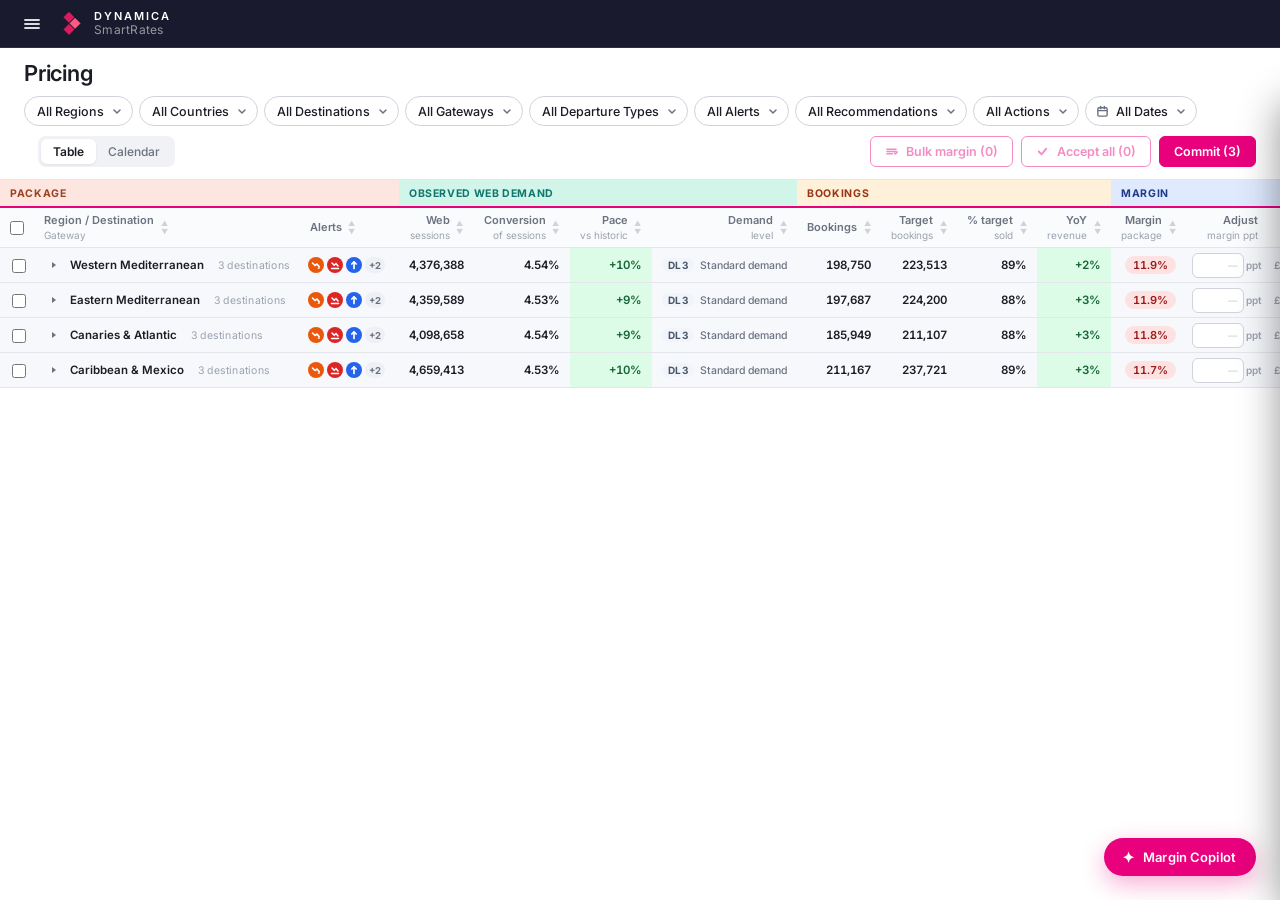
==== commit 5d2cdad2: "Replace the DL-based recommendation with an additive margin-rule matrix Target margin is now built a" ====
--- a/index.html
+++ b/index.html
@@ -614,6 +614,19 @@
     input.adj-input:focus { outline: 1.5px solid var(--accent); outline-offset: -1px; border-color: var(--accent); }
     input.adj-input.is-set { border-color: var(--accent); color: var(--accent-text); font-weight: 600; background: rgba(232,0,125,0.04); }
     .adj-unit, .adj-prefix { font-size: 10px; color: var(--text-muted); }
+
+    /* Margin-matrix breakdown table in the detail modal */
+    table.mx-table { width: 100%; border-collapse: collapse; font-size: 12px; }
+    table.mx-table td { padding: 5px 0; border-bottom: 1px solid var(--border); color: var(--text-primary); }
+    table.mx-table tr:last-child td { border-bottom: none; }
+    .mx-band { color: var(--text-muted); font-size: 10.5px; text-align: right; padding-right: 10px !important; }
+    .mx-ppt { text-align: right; font-variant-numeric: tabular-nums; font-weight: 600; white-space: nowrap; }
+    .mx-ppt.mx-up   { color: #166534; }
+    .mx-ppt.mx-down { color: #991b1b; }
+    .mx-ppt.mx-flat { color: var(--text-muted); font-weight: 500; }
+    tr.mx-base td { color: var(--text-secondary); font-weight: 600; }
+    tr.mx-total td { border-top: 1.5px solid var(--border-mid); font-weight: 700; padding-top: 8px; }
+    .mx-note { font-size: 10.5px; color: var(--text-muted); line-height: 1.5; margin-top: 10px; }
 
     /* Sup — read-only view of margin already committed on top of the baseline */
     table.srt tbody td.sup-cell-td { padding: 4px 8px; }
@@ -2537,8 +2550,8 @@
       <div class="cal-toolbar">
         <span class="cal-toolbar-label">Granularity</span>
         <div class="seg-toggle secondary" id="modeToggle" role="tablist" aria-label="Granularity">
-          <button type="button" data-mode="monthly" role="tab" aria-selected="false">Monthly</button>
-          <button type="button" class="active" data-mode="daily" role="tab" aria-selected="true">Daily</button>
+          <button type="button" class="active" data-mode="monthly" role="tab" aria-selected="true">Monthly</button>
+          <button type="button" data-mode="daily" role="tab" aria-selected="false">Daily</button>
         </div>
       </div>
       <div class="cal-scroll">
@@ -2670,7 +2683,7 @@
               <polyline points="2.5,5 9,8.4 15.5,5"/><line x1="9" y1="8.4" x2="9" y2="15.2"/>
             </svg>
           </span>
-          Package rules
+          Margin rules
         </a>
       </li>
       <li>
@@ -2894,6 +2907,188 @@
   });
   function destsInRegion(region) { return region.dests; }
 
+  // Acquisition-channel mix. Declared before the engine because leaf rows
+  // are built at load time and blend these shares into the margin matrix.
+  const CHANNEL_MIX = [
+    { id: 'direct',    label: 'Direct / organic', base: 34, color: '#e8007d' },
+    { id: 'crm',       label: 'CRM / email',      base: 18, color: '#a855f7' },
+    { id: 'paid',      label: 'Paid search',      base: 22, color: '#2563eb' },
+    { id: 'meta',      label: 'Metasearch',       base: 16, color: '#16a34a' },
+    { id: 'affiliate', label: 'Affiliate',        base: 10, color: '#f59e0b' },
+  ];
+
+  // ── Margin-rule matrix ─────────────────────────────────────
+  // Target margin is built ADDITIVELY: a base margin, plus one adjustment
+  // from each factor group, then clamped by guardrails. Every band is
+  // editable on the Package rules page. The intent is that these start as
+  // flat additive steps and are later learned — made larger, smaller or more
+  // granular — from observed conversion and contribution.
+  const MATRIX_DEFAULTS = {
+    baseMargin: 12.0,
+    guardrails: {
+      minMargin: 6.0,
+      maxMargin: 18.0,
+      maxUplift: 6.0,
+      maxReduction: 6.0,
+      minContribution: 75,     // £ per booking
+      learningRange: 1.5,      // ± ppt band Dynamica explores around target
+    },
+    groups: [
+      { id: 'comp',    label: 'Competitive position', metric: 'Price vs competitor benchmark',
+        bands: [
+          { id: 'c1', label: 'More than 5% below competitor', ppt:  2.0 },
+          { id: 'c2', label: '2–5% below competitor',         ppt:  1.0 },
+          { id: 'c3', label: 'Within ±2% of competitor',      ppt:  0.0 },
+          { id: 'c4', label: '2–5% above competitor',         ppt: -1.0 },
+          { id: 'c5', label: 'More than 5% above competitor', ppt: -2.0 },
+        ] },
+      { id: 'demand',  label: 'Demand and conversion', metric: 'Observed demand vs conversion target',
+        bands: [
+          { id: 'd1', label: 'Demand high, conversion above target',   ppt:  2.0 },
+          { id: 'd2', label: 'Demand high, conversion in line',        ppt:  1.0 },
+          { id: 'd3', label: 'Demand and conversion in line',          ppt:  0.0 },
+          { id: 'd4', label: 'Conversion moderately below target',     ppt: -1.0 },
+          { id: 'd5', label: 'Conversion materially below target',     ppt: -2.0 },
+        ] },
+      { id: 'basket',  label: 'Basket value', metric: 'Total package value per booking',
+        bands: [
+          { id: 'b1', label: 'Below £750',        ppt:  1.5 },
+          { id: 'b2', label: '£750–£1,499',       ppt:  0.5 },
+          { id: 'b3', label: '£1,500–£2,999',     ppt:  0.0 },
+          { id: 'b4', label: '£3,000–£4,999',     ppt: -0.5 },
+          { id: 'b5', label: '£5,000 or above',   ppt: -1.0 },
+        ] },
+      { id: 'channel', label: 'Booking channel', metric: 'Acquisition channel mix',
+        bands: [
+          { id: 'direct',   label: 'Direct / organic', ppt: -0.5 },
+          { id: 'crm',      label: 'CRM / email',      ppt:  0.0 },
+          { id: 'paid',     label: 'Paid search',      ppt:  0.5 },
+          { id: 'meta',     label: 'Metasearch',       ppt:  1.0 },
+          { id: 'affiliate',label: 'Affiliate',        ppt:  1.5 },
+        ] },
+      { id: 'window',  label: 'Departure window', metric: 'Days until departure',
+        bands: [
+          { id: 'w1', label: 'Within 7 days',        ppt:  1.5 },
+          { id: 'w2', label: '8–30 days',            ppt:  1.0 },
+          { id: 'w3', label: '31–90 days',           ppt:  0.0 },
+          { id: 'w4', label: '91–180 days',          ppt: -0.5 },
+          { id: 'w5', label: 'More than 180 days',   ppt: -1.0 },
+        ] },
+      { id: 'supplier', label: 'Supplier cost advantage', metric: 'Package cost vs benchmark',
+        bands: [
+          { id: 's1', label: 'More than 7% better than benchmark', ppt:  2.0 },
+          { id: 's2', label: '3–7% better than benchmark',         ppt:  1.0 },
+          { id: 's3', label: 'Within ±3% of benchmark',            ppt:  0.0 },
+          { id: 's4', label: '3–7% worse than benchmark',          ppt: -0.5 },
+          { id: 's5', label: 'More than 7% worse than benchmark',  ppt: -1.0 },
+        ] },
+    ],
+  };
+  const MATRIX_KEY = 'dynamica.smartrates.marginMatrix';
+  function loadMatrix() {
+    const def = JSON.parse(JSON.stringify(MATRIX_DEFAULTS));
+    try {
+      const raw = localStorage.getItem(MATRIX_KEY);
+      if (!raw) return def;
+      const p = JSON.parse(raw);
+      if (typeof p.baseMargin === 'number') def.baseMargin = p.baseMargin;
+      if (p.guardrails) Object.keys(def.guardrails).forEach(k => {
+        if (typeof p.guardrails[k] === 'number') def.guardrails[k] = p.guardrails[k];
+      });
+      if (Array.isArray(p.groups)) def.groups.forEach(g => {
+        const pg = p.groups.find(x => x.id === g.id);
+        if (!pg) return;
+        g.bands.forEach(b => {
+          const pb = (pg.bands || []).find(x => x.id === b.id);
+          if (pb && typeof pb.ppt === 'number') b.ppt = pb.ppt;
+        });
+      });
+      return def;
+    } catch (e) { return def; }
+  }
+  const MATRIX = loadMatrix();
+  const bandPpt = (groupId, bandId) => {
+    const g = MATRIX.groups.find(x => x.id === groupId);
+    const b = g && g.bands.find(x => x.id === bandId);
+    return b ? b.ppt : 0;
+  };
+  const bandLabel = (groupId, bandId) => {
+    const g = MATRIX.groups.find(x => x.id === groupId);
+    const b = g && g.bands.find(x => x.id === bandId);
+    return b ? b.label : '';
+  };
+  const groupLabel = id => (MATRIX.groups.find(g => g.id === id) || {}).label || id;
+
+  // ── Which band a leaf falls into, per factor ──
+  function bandFor(groupId, leaf) {
+    if (groupId === 'comp') {
+      const v = leaf.compIndex;                      // our price vs competitor, %
+      return v < -5 ? 'c1' : v < -2 ? 'c2' : v <= 2 ? 'c3' : v <= 5 ? 'c4' : 'c5';
+    }
+    if (groupId === 'demand') {
+      const high = leaf.demand > 62;                 // DL4 and above
+      const rel = leaf.conversion - leaf.convTarget; // ppt vs target
+      if (high && rel >  0.25) return 'd1';
+      if (high && rel >= -0.25) return 'd2';
+      if (rel < -1.0) return 'd5';
+      if (rel < -0.25) return 'd4';
+      return 'd3';
+    }
+    if (groupId === 'basket') {
+      const v = leaf.basketValue;
+      return v < 750 ? 'b1' : v < 1500 ? 'b2' : v < 3000 ? 'b3' : v < 5000 ? 'b4' : 'b5';
+    }
+    if (groupId === 'window') {
+      const d = leaf.daysToDeparture;
+      return d <= 7 ? 'w1' : d <= 30 ? 'w2' : d <= 90 ? 'w3' : d <= 180 ? 'w4' : 'w5';
+    }
+    if (groupId === 'supplier') {
+      const v = leaf.costIndex;                      // our cost vs benchmark, % (negative = better)
+      return v < -7 ? 's1' : v < -3 ? 's2' : v <= 3 ? 's3' : v <= 7 ? 's4' : 's5';
+    }
+    return null;
+  }
+
+  // Channel is a mix, not a single band: blend the bands by their share.
+  function channelContribution(leaf) {
+    let ppt = 0;
+    CHANNEL_MIX.forEach(c => { ppt += (leaf.channelMix[c.id] || 0) * bandPpt('channel', c.id); });
+    return Math.round(ppt * 100) / 100;
+  }
+
+  // ── The additive calculation, with guardrails ──
+  function matrixMargin(leaf) {
+    const gr = MATRIX.guardrails;
+    const lines = [];
+    MATRIX.groups.forEach(g => {
+      if (g.id === 'channel') {
+        const ppt = channelContribution(leaf);
+        const top = CHANNEL_MIX.slice().sort((a, b) =>
+          (leaf.channelMix[b.id] || 0) - (leaf.channelMix[a.id] || 0))[0];
+        lines.push({ group: g.id, label: g.label,
+          band: 'Blended · mostly ' + top.label, ppt });
+      } else {
+        const bid = bandFor(g.id, leaf);
+        lines.push({ group: g.id, label: g.label, band: bandLabel(g.id, bid), ppt: bandPpt(g.id, bid) });
+      }
+    });
+    const rawSum = lines.reduce((s, l) => s + l.ppt, 0);
+    // Cap the total movement away from base before clamping the absolute margin.
+    const capped = Math.max(-gr.maxReduction, Math.min(gr.maxUplift, rawSum));
+    const target = Math.max(gr.minMargin, Math.min(gr.maxMargin, MATRIX.baseMargin + capped));
+    return {
+      base: MATRIX.baseMargin,
+      lines,
+      rawSum: Math.round(rawSum * 100) / 100,
+      capped: Math.round(capped * 100) / 100,
+      upliftCapped: rawSum > gr.maxUplift,
+      reductionCapped: rawSum < -gr.maxReduction,
+      floored: MATRIX.baseMargin + capped < gr.minMargin,
+      ceilinged: MATRIX.baseMargin + capped > gr.maxMargin,
+      target: Math.round(target * 10) / 10,
+    };
+  }
+
   // ── Demand Levels (from the customisable-rules table) ──
   // Observed demand vs baseline/expected (in ppt) maps to DL1..DL5.
   const DEMAND_LEVELS = {
@@ -2918,11 +3113,11 @@
   }
   function demandLevelForScore(score) { return demandLevelFor(demandPpt(score)); }
 
-  // ── 30-day horizon from tomorrow (today = 2026-07-15) ──
+  // ── 180-day departure horizon from tomorrow (today = 2026-07-15) ──
   function buildDates() {
     const out = [];
     const start = new Date(Date.UTC(2026, 6, 16));   // 2026-07-16
-    for (let i = 0; i < 30; i++) {
+    for (let i = 0; i < 180; i++) {
       const d = new Date(start);
       d.setUTCDate(start.getUTCDate() + i);
       const y = d.getUTCFullYear();
@@ -2936,7 +3131,7 @@
       const label = String(d.getUTCDate()).padStart(2, '0') + ' ' +
                     ['Jan','Feb','Mar','Apr','May','Jun','Jul','Aug','Sep','Oct','Nov','Dec'][d.getUTCMonth()];
       const dowLabel = ['Sun','Mon','Tue','Wed','Thu','Fri','Sat'][dow];
-      out.push({ iso, label, dow, dowLabel, isWeekend, isHoliday });
+      out.push({ iso, label, dow, dowLabel, isWeekend, isHoliday, daysOut: i + 1 });
     }
     return out;
   }
@@ -3010,40 +3205,47 @@
     const yoy = Math.round(pick(r, -12, 18));
 
     // ── Package economics ──
-    // cost = contracted flight seat + hotel, per person. The operator buys the
-    // seat, so cost is an input, not a capacity constraint.
+    // Tour-operator margins are thin. Price is the shelf price per person;
+    // cost is what the seat and bed actually cost, set so today's margin sits
+    // in the 6-20% band the rule matrix operates in.
     const gwf = GW_FACTOR[ticket.id] || { cost: 1, price: 1 };
-    const seasonCost  = 1 + (date.isHoliday ? 0.16 : 0) + (date.isWeekend ? 0.06 : 0);
     const seasonPrice = 1 + (date.isHoliday ? 0.22 : 0) + (date.isWeekend ? 0.09 : 0);
-    const cost = Math.max(99, Math.round(park.cost * gwf.cost * seasonCost * pick(r, 0.96, 1.05)));
-    let current = Math.max(cost + 25, Math.round(park.price * gwf.price * seasonPrice * pick(r, 0.95, 1.06)));
-
-    // Thin-margin seed: ~9% of leaves are priced close to cost, so the
-    // margin-floor alert has real cases to catch.
-    const thinRng = rngFor('thin|' + key);
-    if (thinRng() < 0.09) current = Math.round(cost / (1 - pick(thinRng, 0.10, 0.17)));
-
+    const current = Math.max(199, Math.round(park.price * gwf.price * seasonPrice * pick(r, 0.95, 1.06)));
+    const liveMargin = pick(r, 6.5, 19.5);                 // margin in force today
+    const cost = Math.max(99, Math.round(current * (1 - liveMargin / 100) * gwf.cost));
     const marginPct = Math.round(((current - cost) / current) * 1000) / 10;
 
-    // ── Recommendation engine (rules-driven, on MARGIN) ──
-    // Demand level drives the margin move: high observed demand earns more
-    // margin, weak demand gives it back to stimulate conversion. DL3 holds,
-    // so most rows carry no change.
-    const dl = demandLevelFor(demandPpt(demand)).level;
-    let deltaPpt = 0;
-    if      (dl === 5) deltaPpt =  pick(r, 2.5, 5.0);
-    else if (dl === 4) deltaPpt =  pick(r, 1.0, 2.5);
-    else if (dl === 2) deltaPpt = -pick(r, 1.0, 2.5);
-    else if (dl === 1) deltaPpt = -pick(r, 2.5, 5.0);
-
-    // Out-of-line seed: ~4% get a wild margin swing for the out-of-line alert.
-    const olRng = rngFor('outOfLine|' + key);
-    if (olRng() < 0.04) deltaPpt = (olRng() > 0.5 ? 1 : -1) * pick(olRng, 7, 11);
-
-    let recMarginPct = Math.round((marginPct + deltaPpt) * 10) / 10;
-    recMarginPct = Math.max(2, Math.min(72, recMarginPct));
-    const recPrice = marginPctToPrice(cost, recMarginPct);
-
+    // ── Inputs to the margin-rule matrix ──
+    const mr = rngFor('matrix|' + key);
+    // Where we sit against the competitor benchmark, and against the cost
+    // benchmark our buyers negotiate to. Both in %, negative = advantage.
+    // These are PRODUCT traits — a gateway's competitive position and the deal
+    // its buyers struck hold across the season — so they are seeded per
+    // destination x gateway with only mild per-departure drift. Re-rolling
+    // them per date would average every factor back to zero.
+    const pr = rngFor('pos|' + park.id + '|' + ticket.id);
+    const compBase = pick(pr, -8, 8);
+    const costBase = pick(pr, -9, 8);
+    const compIndex = Math.round((compBase + pick(mr, -1.5, 1.5)) * 10) / 10;
+    const costIndex = Math.round((costBase + pick(mr, -1.5, 1.5)) * 10) / 10;
+    // Basket value: a booking is rarely one person.
+    const partySize = 1.8 + pick(mr, 0, 1.6);
+    const basketValue = Math.round(current * partySize);
+    // Conversion target for this destination programme.
+    const convTarget = Math.round((4.4 + pick(pr, -0.6, 0.6)) * 100) / 100;
+    // Acquisition-channel mix for this product.
+    const cmRng = rngFor('chanmix|' + park.id + '|' + ticket.id);
+    const rawMix = {};
+    let mixTotal = 0;
+    CHANNEL_MIX.forEach(c => {
+      const v = Math.max(1, c.base + (cmRng() - 0.5) * 16);
+      rawMix[c.id] = v; mixTotal += v;
+    });
+    const channelMix = {};
+    CHANNEL_MIX.forEach(c => { channelMix[c.id] = rawMix[c.id] / mixTotal; });
+    const daysToDeparture = date.daysOut;
+
+    // Everything the matrix needs is on the leaf by this point.
     return {
       key,
       park, ticket, date,
@@ -3051,7 +3253,8 @@
       sessions, conversion, sessionsRate,
       sold, fcst, ros, pctOfFcst,
       demand, demandExWx, yoy, wx,
-      cost, current, marginPct, recMarginPct, recPrice,
+      cost, current, marginPct,
+      compIndex, costIndex, basketValue, convTarget, channelMix, daysToDeparture, partySize,
       marginGbp: current - cost,
       revenue: sold * current,
     };
@@ -3225,14 +3428,47 @@
   // Sold-weighted recommendation for a product, before any override.
   function productBaseRec(dest, gw) {
     let num = 0, den = 0;
-    productLeaves(dest, gw).forEach(l => { num += l.recMarginPct * l.sold; den += l.sold; });
+    productLeaves(dest, gw).forEach(l => { num += leafTarget(l) * l.sold; den += l.sold; });
     return den ? Math.round((num / den) * 10) / 10 : 0;
   }
+
+  // Average the matrix, factor by factor, across a set of leaves — so a
+  // destination or region shows the same breakdown shape as one product.
+  function matrixBreakdown(leaves) {
+    if (!leaves.length) return null;
+    const first = leafMatrix(leaves[0]);
+    const lines = first.lines.map((l, i) => {
+      let ppt = 0;
+      const bands = {};
+      leaves.forEach(lf => {
+        const m = leafMatrix(lf);
+        ppt += m.lines[i].ppt;
+        bands[m.lines[i].band] = (bands[m.lines[i].band] || 0) + 1;
+      });
+      const top = Object.keys(bands).sort((a, b) => bands[b] - bands[a])[0];
+      const mixed = Object.keys(bands).length > 1;
+      return {
+        label: l.label,
+        band: mixed ? top + ' (mostly)' : top,
+        ppt: Math.round((ppt / leaves.length) * 100) / 100,
+      };
+    });
+    let target = 0, base = 0;
+    leaves.forEach(lf => { const m = leafMatrix(lf); target += m.target; base = m.base; });
+    return { base, lines, target: Math.round((target / leaves.length) * 10) / 10 };
+  }
+
+  // The matrix target for a leaf, cached — it is read many times per render.
+  function leafMatrix(leaf) {
+    if (!leaf._mx) leaf._mx = matrixMargin(leaf);
+    return leaf._mx;
+  }
+  function leafTarget(leaf) { return leafMatrix(leaf).target; }
 
   // Recommended margin for a leaf, honouring any manual override.
   function recMarginOf(leaf) {
     const st = rowStates[productKey(leaf.park, leaf.ticket)];
-    return (st && typeof st.overrideValue === 'number') ? st.overrideValue : leaf.recMarginPct;
+    return (st && typeof st.overrideValue === 'number') ? st.overrideValue : leafTarget(leaf);
   }
   function recPriceOf(leaf) { return marginPctToPrice(leaf.cost, recMarginOf(leaf)); }
 
@@ -3461,7 +3697,7 @@
     PARKS.forEach(park => {
       DATES.forEach(date => {
         const leaves = leavesFor(park, date);
-        const deltas = leaves.map(l => Math.abs(l.recMarginPct - l.marginPct));
+        const deltas = leaves.map(l => Math.abs(leafTarget(l) - l.marginPct));
         const sorted = deltas.slice().sort((a, b) => a - b);
         const median = sorted[Math.floor(sorted.length / 2)];
         const baseline = Math.max(median, 1.2);
@@ -4467,40 +4703,44 @@
   // ── SVG charts (inline) ──
   function demandPaceSvg(actual, benchmark) {
     const W = 520, H = 200;
-    const padL = 36, padR = 12, padT = 14, padB = 26;
+    const padL = 44, padR = 12, padT = 14, padB = 26;
     const innerW = W - padL - padR;
     const innerH = H - padT - padB;
     const N = actual.length;
-    const maxY = Math.max(...actual, ...benchmark, 1);
+    const all = actual.concat(benchmark);
+    const sc = niceScale(Math.min(...all), Math.max(...all));
+    const span = sc.max - sc.min;
 
     const xAt = i => padL + (innerW * i) / (N - 1);
-    const yAt = v => padT + innerH * (1 - v / maxY);
+    const yAt = v => padT + innerH * (1 - (v - sc.min) / span);
     const buildPath = arr => arr.map((v, i) => (i === 0 ? 'M' : 'L') + xAt(i) + ',' + yAt(v)).join(' ');
 
-    // Y-axis tick lines
     const ticks = 4;
     const tickLines = Array.from({ length: ticks + 1 }, (_, i) => {
       const y = padT + (innerH * i) / ticks;
-      const v = Math.round(maxY * (1 - i / ticks));
+      const v = sc.max - (span * i) / ticks;
       return '<line x1="' + padL + '" y1="' + y + '" x2="' + (W - padR) + '" y2="' + y + '" stroke="#eef0f5" stroke-width="1"/>' +
-             '<text x="' + (padL - 6) + '" y="' + (y + 3) + '" font-size="9" fill="#9ca3af" text-anchor="end" font-family="Inter">' + v.toLocaleString('en-GB') + '</text>';
+             '<text x="' + (padL - 6) + '" y="' + (y + 3) + '" font-size="9" fill="#9ca3af" text-anchor="end" font-family="Inter">' + axisLabel(v, span) + '</text>';
     }).join('');
 
-    // X-axis day labels (every 2 days)
     const xLabels = Array.from({ length: N }, (_, i) => {
       if (i % 3 !== 0 && i !== N - 1) return '';
-      const x = xAt(i);
       const label = i === N - 1 ? 'today' : 'T−' + (N - 1 - i);
-      return '<text x="' + x + '" y="' + (H - 8) + '" font-size="9" fill="#9ca3af" text-anchor="middle" font-family="Inter">' + label + '</text>';
+      return '<text x="' + xAt(i) + '" y="' + (H - 8) + '" font-size="9" fill="#9ca3af" text-anchor="middle" font-family="Inter">' + label + '</text>';
     }).join('');
+
+    const zeroNote = sc.min > 0
+      ? '<text x="' + padL + '" y="' + (padT - 4) + '" font-size="8" fill="#c3c8d1" font-family="Inter">axis starts at ' + axisLabel(sc.min, span) + '</text>'
+      : '';
 
     return (
       '<svg class="chart-demand" viewBox="0 0 ' + W + ' ' + H + '" preserveAspectRatio="none" ' +
-        'data-w="' + W + '" data-h="' + H + '" data-padl="' + padL + '" data-padr="' + padR + '" data-padt="' + padT + '" data-padb="' + padB + '" data-maxy="' + maxY + '">' +
+        'data-w="' + W + '" data-h="' + H + '" data-padl="' + padL + '" data-padr="' + padR + '" data-padt="' + padT + '" data-padb="' + padB +
+        '" data-ymin="' + sc.min + '" data-ymax="' + sc.max + '">' +
         tickLines +
         '<path d="' + buildPath(benchmark) + '" stroke="#9ca3af" stroke-width="1.5" stroke-dasharray="3 3" fill="none"/>' +
         '<path d="' + buildPath(actual)    + '" stroke="#e8007d" stroke-width="2"   fill="none"/>' +
-        xLabels +
+        xLabels + zeroNote +
         '<line class="chart-guide" x1="0" y1="' + padT + '" x2="0" y2="' + (H - padB) + '" stroke="rgba(232,0,125,0.5)" stroke-width="1" style="display:none"/>' +
         '<g class="chart-markers" style="display:none">' +
           '<circle r="4" fill="#9ca3af" stroke="#fff" stroke-width="1.5"/>' +
@@ -4510,37 +4750,56 @@
     );
   }
 
+  // Shared axis helper: fit the domain to the data instead of anchoring at
+  // zero. Conversion sits in a narrow band (~4-5%), so a zero-based axis
+  // flattens every bar into an identical slab and hides the story.
+  function niceScale(lo, hi) {
+    if (!isFinite(lo) || !isFinite(hi)) return { min: 0, max: 1 };
+    if (hi - lo < 1e-9) { lo -= Math.abs(lo || 1) * 0.1; hi += Math.abs(hi || 1) * 0.1; }
+    const pad = Math.max((hi - lo) * 0.28, hi * 0.01);
+    return { min: Math.max(0, lo - pad), max: hi + pad };
+  }
+  // Tick labels: enough precision to distinguish a narrow band.
+  function axisLabel(v, span) {
+    if (span >= 1000) return Math.round(v).toLocaleString('en-GB');
+    if (span >= 20)   return String(Math.round(v));
+    if (span >= 2)    return v.toFixed(1);
+    return v.toFixed(2);
+  }
+
   function hourlyBarsSvg(values, labels, benchmarks) {
     const W = 520, H = 160;
-    const padL = 36, padR = 12, padT = 14, padB = 30;
+    const padL = 40, padR = 12, padT = 14, padB = 30;
     const innerW = W - padL - padR;
     const innerH = H - padT - padB;
     const N = values.length;
-    // Include benchmark in maxV so a tick above the bar stays inside the chart area.
-    const maxV = Math.max(...values, ...(benchmarks || []), 1);
+    const all = values.concat(benchmarks && benchmarks.length === N ? benchmarks : []);
+    const sc = niceScale(Math.min(...all), Math.max(...all));
+    const span = sc.max - sc.min;
+    const yAt = v => padT + innerH * (1 - (v - sc.min) / span);
+    const baseY = padT + innerH;
     const gap = 8;
     const bw = (innerW - gap * (N - 1)) / N;
 
     const ticks = 4;
     const tickLines = Array.from({ length: ticks + 1 }, (_, i) => {
       const y = padT + (innerH * i) / ticks;
-      const v = Math.round(maxV * (1 - i / ticks));
+      const v = sc.max - (span * i) / ticks;
       return '<line x1="' + padL + '" y1="' + y + '" x2="' + (W - padR) + '" y2="' + y + '" stroke="#eef0f5" stroke-width="1"/>' +
-             '<text x="' + (padL - 6) + '" y="' + (y + 3) + '" font-size="9" fill="#9ca3af" text-anchor="end" font-family="Inter">' + v + '</text>';
+             '<text x="' + (padL - 6) + '" y="' + (y + 3) + '" font-size="9" fill="#9ca3af" text-anchor="end" font-family="Inter">' + axisLabel(v, span) + '</text>';
     }).join('');
 
     const bars = values.map((v, i) => {
       const x = padL + i * (bw + gap);
-      const h = innerH * (v / maxV);
-      const y = padT + innerH - h;
+      const y = yAt(v);
+      const h = Math.max(1, baseY - y);
       let benchTick = '';
       if (benchmarks && benchmarks.length === N) {
         const b = benchmarks[i];
-        const benchY = padT + innerH * (1 - b / maxV);
-        const tx1 = x - 3, tx2 = x + bw + 3;
+        const benchY = yAt(b);
         const tickColor = b <= v ? '#2563eb' : '#dc2626';   // blue = beat benchmark; red = fell short
-        benchTick = '<line class="bench-tick" data-i="' + i + '" x1="' + tx1 + '" y1="' + benchY +
-          '" x2="' + tx2 + '" y2="' + benchY + '" stroke="' + tickColor +
+        benchTick = '<line class="bench-tick" data-i="' + i + '" x1="' + (x - 3) + '" y1="' + benchY +
+          '" x2="' + (x + bw + 3) + '" y2="' + benchY + '" stroke="' + tickColor +
           '" stroke-width="2" stroke-linecap="round"/>';
       }
       return '<rect class="bar" data-i="' + i + '" x="' + x + '" y="' + y + '" width="' + bw + '" height="' + h + '" rx="2" fill="#e8007d" fill-opacity="0.85"/>' +
@@ -4549,22 +4808,20 @@
              '<text x="' + (x + bw / 2) + '" y="' + (H - 4) + '" font-size="9" fill="#9ca3af" text-anchor="middle" font-family="Inter">' + labels[i].short + '</text>';
     }).join('');
 
+    // Make it explicit that the axis is zoomed, so the bars are not misread.
+    const zeroNote = sc.min > 0
+      ? '<text x="' + padL + '" y="' + (padT - 4) + '" font-size="8" fill="#c3c8d1" font-family="Inter">axis starts at ' + axisLabel(sc.min, span) + '</text>'
+      : '';
+
     return (
       '<svg class="chart-hourly" viewBox="0 0 ' + W + ' ' + H + '" preserveAspectRatio="none" ' +
         'data-w="' + W + '" data-h="' + H + '" data-padl="' + padL + '" data-padr="' + padR + '" data-padt="' + padT + '" data-padb="' + padB + '">' +
-        tickLines + bars +
+        tickLines + bars + zeroNote +
       '</svg>'
     );
   }
 
   // ── Booking channel / Departure gateway mix data ──
-  const CHANNEL_MIX = [
-    { id: 'web',    label: 'Website',      base: 42, color: '#e8007d' },
-    { id: 'app',    label: 'Mobile App',   base: 18, color: '#a855f7' },
-    { id: 'ota',    label: 'Partner OTA',  base: 22, color: '#2563eb' },
-    { id: 'retail', label: 'Retail Store', base: 10, color: '#16a34a' },
-    { id: 'call',   label: 'Call Centre',  base:  8, color: '#94a3b8' },
-  ];
   // UK departure gateways feeding each destination programme.
   const SOURCE_MIX_BY_PARK = {
     faro: [
@@ -4661,6 +4918,24 @@
       st.state === 'accepted'   ? '<span class="lm-state-tag b-accepted">Accepted</span>' :
       st.state === 'rejected'   ? '<span class="lm-state-tag b-rejected">Rejected</span>' :
       st.state === 'overridden' ? '<span class="lm-state-tag b-overridden">Overridden</span>' : '';
+
+    const bd = matrixBreakdown(leaves);
+    const breakdownHtml = bd ? (
+      '<div class="lm-panel">' +
+        '<div class="lm-panel-title">How the target margin is built</div>' +
+        '<table class="mx-table">' +
+          '<tbody>' +
+            '<tr class="mx-base"><td>Base margin</td><td class="mx-band"></td><td class="mx-ppt">' + bd.base.toFixed(1) + '%</td></tr>' +
+            bd.lines.map(l =>
+              '<tr><td>' + esc(l.label) + '</td>' +
+                '<td class="mx-band">' + esc(l.band) + '</td>' +
+                '<td class="mx-ppt ' + (l.ppt > 0.001 ? 'mx-up' : l.ppt < -0.001 ? 'mx-down' : 'mx-flat') + '">' +
+                  (l.ppt > 0 ? '+' : '') + l.ppt.toFixed(1) + 'ppt</td></tr>').join('') +
+            '<tr class="mx-total"><td>Target margin</td><td class="mx-band"></td><td class="mx-ppt">' + bd.target.toFixed(1) + '%</td></tr>' +
+          '</tbody>' +
+        '</table>' +
+        '<div class="mx-note">Additive by design. Dynamica learns whether each step should be larger, smaller or more granular from observed conversion and contribution.</div>' +
+      '</div>') : '';
 
     let recPanelHtml =
       '<div class="lm-panel">' +
@@ -4738,6 +5013,7 @@
                 '</tbody>' +
               '</table>' +
             '</div>' +
+            breakdownHtml +
             recPanelHtml +
             (function () {
               const mk = level === 'product' ? key : (park ? park.id : region.id);
@@ -4793,10 +5069,10 @@
     const W = +ds.w, H = +ds.h;
     const padL = +ds.padl, padR = +ds.padr, padT = +ds.padt, padB = +ds.padb;
     const innerW = W - padL - padR;
-    const maxY = +ds.maxy;
+    const yMin = +ds.ymin, yMax = +ds.ymax;
     const innerH = H - padT - padB;
     const N = data.actualSeries.length;
-    const yAt = v => padT + innerH * (1 - v / maxY);
+    const yAt = v => padT + innerH * (1 - (v - yMin) / (yMax - yMin));
 
     const guide   = svg.querySelector('.chart-guide');
     const markersG = svg.querySelector('.chart-markers');
@@ -5213,7 +5489,8 @@
   }
 
   // ── Calendar mode (daily / monthly) ──
-  let calMode = 'daily';
+  // 180 departures makes a daily grid very wide; months read better on open.
+  let calMode = 'monthly';
   function setCalMode(m) {
     calMode = m;
     document.querySelectorAll('#modeToggle button').forEach(b => {
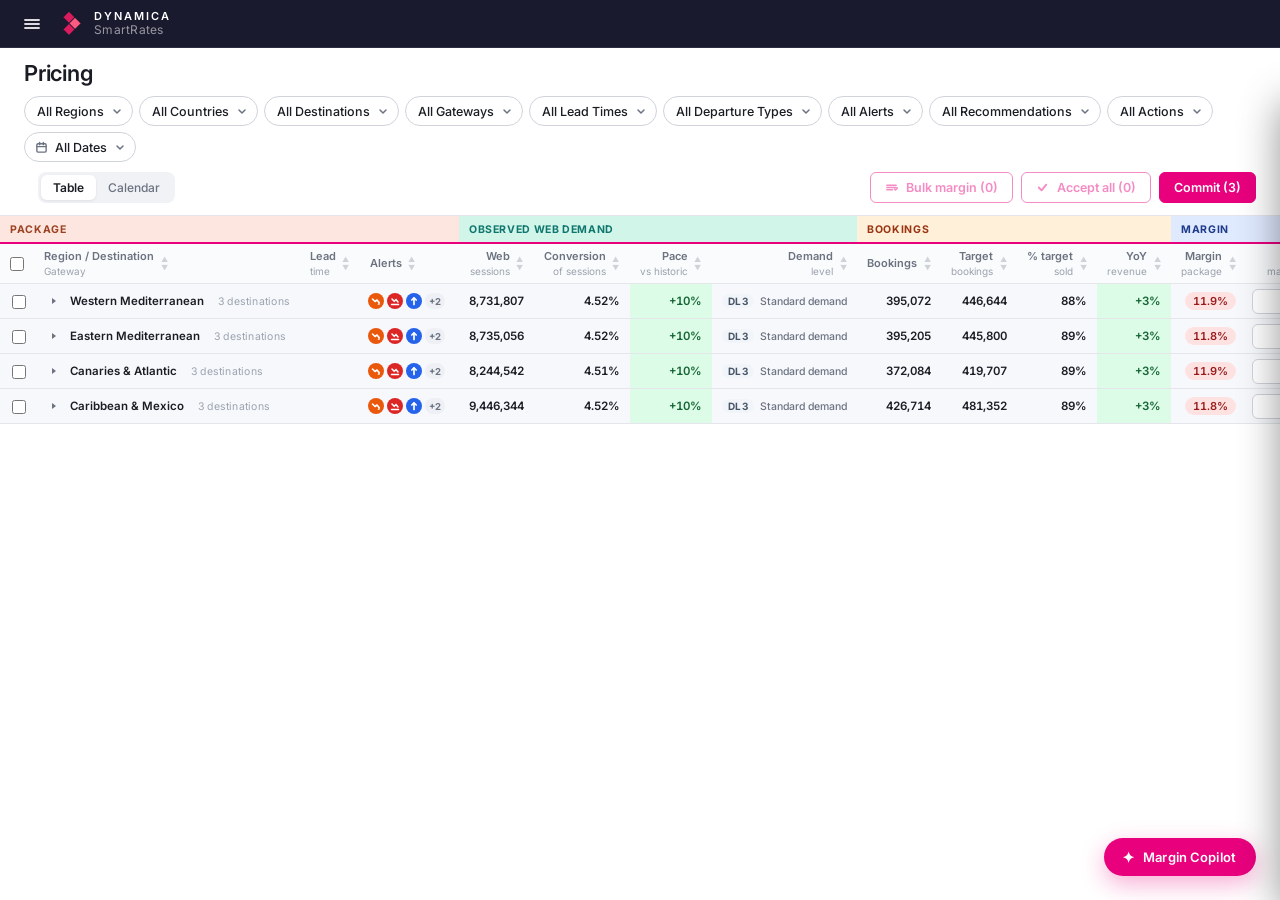
==== commit 8f2e0188: "Split pricing rows by lead time; drop the gateway mix panel Lead time becomes a dimension rather tha" ====
--- a/index.html
+++ b/index.html
@@ -615,6 +615,19 @@
     input.adj-input.is-set { border-color: var(--accent); color: var(--accent-text); font-weight: 600; background: rgba(232,0,125,0.04); }
     .adj-unit, .adj-prefix { font-size: 10px; color: var(--text-muted); }
 
+    /* Lead-time band chip */
+    table.srt tbody td.lead-cell { white-space: nowrap; }
+    .lead-chip {
+      display: inline-block; font-size: 10px; font-weight: 600;
+      padding: 2px 7px; border-radius: 999px; letter-spacing: 0.02em;
+      font-variant-numeric: tabular-nums; white-space: nowrap;
+    }
+    .lead-chip.lead-w1 { background: #fee2e2; color: #991b1b; }
+    .lead-chip.lead-w2 { background: #ffedd5; color: #9a3412; }
+    .lead-chip.lead-w3 { background: #f1f5f9; color: #475569; }
+    .lead-chip.lead-w4 { background: #e0f2fe; color: #075985; }
+    .lead-chip.lead-w5 { background: #ede9fe; color: #5b21b6; }
+
     /* Margin-matrix breakdown table in the detail modal */
     table.mx-table { width: 100%; border-collapse: collapse; font-size: 12px; }
     table.mx-table td { padding: 5px 0; border-bottom: 1px solid var(--border); color: var(--text-primary); }
@@ -626,6 +639,7 @@
     .mx-ppt.mx-flat { color: var(--text-muted); font-weight: 500; }
     tr.mx-base td { color: var(--text-secondary); font-weight: 600; }
     tr.mx-total td { border-top: 1.5px solid var(--border-mid); font-weight: 700; padding-top: 8px; }
+    .mx-sub { font-size: 10.5px; color: var(--text-muted); margin: -4px 0 10px; }
     .mx-note { font-size: 10.5px; color: var(--text-muted); line-height: 1.5; margin-top: 10px; }
 
     /* Sup — read-only view of margin already committed on top of the baseline */
@@ -2451,6 +2465,10 @@
         </button>
         <button class="filter-pill ms-pill" data-filter="ticket" type="button" aria-haspopup="listbox" aria-expanded="false">
           <span class="ms-trigger-text">All Gateways</span>
+          <span class="ms-trigger-count" hidden></span>
+        </button>
+        <button class="filter-pill ms-pill" data-filter="lead" type="button" aria-haspopup="listbox" aria-expanded="false">
+          <span class="ms-trigger-text">All Lead Times</span>
           <span class="ms-trigger-count" hidden></span>
         </button>
         <button class="filter-pill ms-pill" data-filter="daytype" type="button" aria-haspopup="listbox" aria-expanded="false">
@@ -2511,7 +2529,7 @@
       <table class="srt">
         <thead>
           <tr class="bands">
-            <th class="band-product" colspan="3">Package</th>
+            <th class="band-product" colspan="4">Package</th>
             <th class="band-demand"  colspan="4">Observed web demand</th>
             <th class="band-sales"   colspan="4">Bookings</th>
             <th class="band-price"   colspan="8">Margin</th>
@@ -2519,6 +2537,7 @@
           <tr class="cols">
             <th class="col-select"><input type="checkbox" class="row-select" id="selectAllRows" aria-label="Select all visible rows" title="Select all visible gateway rows"></th>
             <th class="sortable" data-sort-key="name" data-sort-type="text"><span class="th-inner"><span class="th-text">Region / Destination<span class="sub">Gateway</span></span><span class="sort-ind" aria-hidden="true"><span class="sa-up">▲</span><span class="sa-down">▼</span></span></span></th>
+            <th class="sortable" data-sort-key="lead" data-sort-type="text"><span class="th-inner"><span class="th-text">Lead<span class="sub">time</span></span><span class="sort-ind" aria-hidden="true"><span class="sa-up">▲</span><span class="sa-down">▼</span></span></span></th>
             <th class="sortable" data-sort-key="alertCount" data-sort-type="num"><span class="th-inner"><span class="th-text">Alerts</span><span class="sort-ind" aria-hidden="true"><span class="sa-up">▲</span><span class="sa-down">▼</span></span></span></th>
 
             <th class="num sortable" data-sort-key="sessions" data-sort-type="num"><span class="th-inner"><span class="th-text">Web<span class="sub">sessions</span></span><span class="sort-ind" aria-hidden="true"><span class="sa-up">▲</span><span class="sa-down">▼</span></span></span></th>
@@ -2917,6 +2936,26 @@
     { id: 'affiliate', label: 'Affiliate',        base: 10, color: '#f59e0b' },
   ];
 
+  // ── Lead-time bands ────────────────────────────────────────
+  // The pricing table splits every gateway by lead time rather than looking
+  // at a destination across all time. These are the same boundaries the
+  // margin matrix uses for its Departure window factor — deliberately one
+  // definition, so the split and the rule can never drift apart. A useful
+  // side effect: because a row is now a single band, that factor resolves to
+  // an exact adjustment instead of a blended "mostly" figure.
+  const LEAD_BANDS = [
+    { id: 'w1', label: 'Within 7 days',      short: '≤ 7d',     min: 0,   max: 7    },
+    { id: 'w2', label: '8–30 days',          short: '8–30d',    min: 8,   max: 30   },
+    { id: 'w3', label: '31–90 days',         short: '31–90d',   min: 31,  max: 90   },
+    { id: 'w4', label: '91–180 days',        short: '91–180d',  min: 91,  max: 180  },
+    { id: 'w5', label: 'More than 180 days', short: '180d +',   min: 181, max: 9999 },
+  ];
+  function leadBandFor(days) {
+    for (const b of LEAD_BANDS) if (days >= b.min && days <= b.max) return b;
+    return LEAD_BANDS[LEAD_BANDS.length - 1];
+  }
+  const leadBand = id => LEAD_BANDS.find(b => b.id === id) || LEAD_BANDS[0];
+
   // ── Margin-rule matrix ─────────────────────────────────────
   // Target margin is built ADDITIVELY: a base margin, plus one adjustment
   // from each factor group, then clamped by guardrails. Every band is
@@ -3038,10 +3077,7 @@
       const v = leaf.basketValue;
       return v < 750 ? 'b1' : v < 1500 ? 'b2' : v < 3000 ? 'b3' : v < 5000 ? 'b4' : 'b5';
     }
-    if (groupId === 'window') {
-      const d = leaf.daysToDeparture;
-      return d <= 7 ? 'w1' : d <= 30 ? 'w2' : d <= 90 ? 'w3' : d <= 180 ? 'w4' : 'w5';
-    }
+    if (groupId === 'window') return leadBandFor(leaf.daysToDeparture).id;
     if (groupId === 'supplier') {
       const v = leaf.costIndex;                      // our cost vs benchmark, % (negative = better)
       return v < -7 ? 's1' : v < -3 ? 's2' : v <= 3 ? 's3' : v <= 7 ? 's4' : 's5';
@@ -3113,11 +3149,11 @@
   }
   function demandLevelForScore(score) { return demandLevelFor(demandPpt(score)); }
 
-  // ── 180-day departure horizon from tomorrow (today = 2026-07-15) ──
+  // ── 365-day departure horizon from tomorrow (today = 2026-07-15) ──
   function buildDates() {
     const out = [];
     const start = new Date(Date.UTC(2026, 6, 16));   // 2026-07-16
-    for (let i = 0; i < 180; i++) {
+    for (let i = 0; i < 365; i++) {
       const d = new Date(start);
       d.setUTCDate(start.getUTCDate() + i);
       const y = d.getUTCFullYear();
@@ -3310,19 +3346,37 @@
   }
 
   // ── Product layer ────────────────────────────────────────────
-  // The table has no date column: a row is a PRODUCT (destination x gateway)
-  // aggregated across every departure in the current date range. Decisions —
-  // accept, reject, override — are taken on the product and therefore apply
-  // to the whole horizon. The Calendar view is where the date dimension lives.
-  function productKey(dest, gw) { return dest.name + ' — ' + gw.label; }
-
-  // Leaves belonging to one product, across the dates currently in range.
-  function productLeaves(dest, gw) {
-    return DATES.filter(dateInDateRange).map(d => ALL_LEAVES[stateKey(dest, gw, d)]);
+  // A row in the table is a PRODUCT: destination x gateway x lead-time band,
+  // aggregated across the departures in that band. There is no date column —
+  // the Calendar view carries the date dimension. Decisions (accept, reject,
+  // adjust) are taken on the product and apply across its departures.
+  function productKey(dest, gw, bandId) {
+    return dest.name + ' — ' + gw.label + ' — ' + leadBand(bandId).short;
+  }
+
+  // Leaves for one product, across the dates currently in range. Cached: the
+  // 365-day horizon means this is called a great many times per render.
+  const _plCache = new Map();
+  let _plStamp = '';
+  function productLeaves(dest, gw, bandId) {
+    const stamp = (filters.dateRange.start || '') + '|' + (filters.dateRange.end || '');
+    if (stamp !== _plStamp) { _plCache.clear(); _plStamp = stamp; }
+    const ck = dest.id + '|' + gw.id + '|' + bandId;
+    let out = _plCache.get(ck);
+    if (out) return out;
+    const band = leadBand(bandId);
+    out = [];
+    DATES.forEach(d => {
+      if (!dateInDateRange(d)) return;
+      if (d.daysOut < band.min || d.daysOut > band.max) return;
+      out.push(ALL_LEAVES[stateKey(dest, gw, d)]);
+    });
+    _plCache.set(ck, out);
+    return out;
   }
   function productLeavesFor(dest) {
     const out = [];
-    dest.tickets.forEach(gw => out.push(...productLeaves(dest, gw)));
+    dest.tickets.forEach(gw => LEAD_BANDS.forEach(b => out.push(...productLeaves(dest, gw, b.id))));
     return out;
   }
   function productLeavesForRegion(region) {
@@ -3331,19 +3385,24 @@
     return out;
   }
 
+  // aggregate() is pure for a given leaf set + override state, and is called
+  // repeatedly for the same scopes within one render. Cache per render pass.
+  const _aggCache = new Map();
+  function aggCached(ck, leaves) {
+    let v = _aggCache.get(ck);
+    if (!v) { v = aggregate(leaves); _aggCache.set(ck, v); }
+    return v;
+  }
+  function productAgg(dest, gw, bandId) {
+    return aggCached('p|' + dest.id + '|' + gw.id + '|' + bandId, productLeaves(dest, gw, bandId));
+  }
+
   // ── Manual adjustments ─────────────────────────────────────
   // Two ways to nudge the engine's recommendation, mirroring the reference
   // demo: margin points (%) or a price move (£ pp). Both resolve to the same
-  // stored quantity — margin points — so the two inputs are just different
-  // views of one adjustment. A supplement (£ pp) is tracked separately and
-  // stays blank until someone enters one.
-  //
-  // Editing at ANY accordion level writes the value down onto every product
-  // beneath it, so a region edit propagates to its destinations and gateways.
-  // `ppt` is the pending, uncommitted adjustment. `sup` is the running total
-  // of everything already committed against the engine's baseline — the Sup
-  // column is a read-only view of it, so committing an adjustment clears the
-  // input and moves the value into Sup.
+  // stored quantity — margin points. `sup` is the running total already
+  // committed. Editing at ANY accordion level writes the value down onto
+  // every product beneath it.
   function adjOf(key) {
     const st = rowStates[key];
     return {
@@ -3351,31 +3410,40 @@
       sup: (st && typeof st.supPpt === 'number') ? st.supPpt : 0,
     };
   }
-  // Price move (£ pp) that a margin-point adjustment represents, at this
-  // product's blended economics.
-  function pptToGbp(dest, gw, ppt) {
+  function pptToGbp(dest, gw, band, ppt) {
     if (!ppt) return 0;
-    const agg = aggregate(productLeaves(dest, gw));
+    const agg = productAgg(dest, gw, band);
     const base = agg.recMarginPct;
     return Math.round(marginPctToPrice(agg.cost, base + ppt) - marginPctToPrice(agg.cost, base));
   }
-  function gbpToPpt(dest, gw, gbp) {
+  function gbpToPpt(dest, gw, band, gbp) {
     if (!gbp) return 0;
-    const agg = aggregate(productLeaves(dest, gw));
+    const agg = productAgg(dest, gw, band);
     const base = agg.recMarginPct;
     const newPrice = Math.max(agg.cost + 5, marginPctToPrice(agg.cost, base) + gbp);
-    const newMargin = ((newPrice - agg.cost) / newPrice) * 100;
-    return Math.round((newMargin - base) * 10) / 10;
-  }
+    return Math.round((((newPrice - agg.cost) / newPrice) * 100 - base) * 10) / 10;
+  }
+
   // Final recommended margin: engine baseline + committed supplement + pending adjustment.
-  function productRecMargin(dest, gw) {
-    const agg = aggregate(productLeaves(dest, gw));
-    const a = adjOf(productKey(dest, gw));
+  function productRecMargin(dest, gw, band) {
+    const agg = productAgg(dest, gw, band);
+    const a = adjOf(productKey(dest, gw, band));
     const total = agg.recMarginPct + a.sup + a.ppt;
     return Math.max(2, Math.min(72, Math.round(total * 10) / 10));
   }
-
-  // Resolve a scope id ("region:x" | "dest:x" | "product:d|g") to its products.
+  function productMarginPct(dest, gw, band) { return productAgg(dest, gw, band).marginPct; }
+
+  // Every product under a scope, as {dest, gw, band} triples.
+  function productsUnder(scope, kind) {
+    const out = [];
+    const add = d => d.tickets.forEach(gw => LEAD_BANDS.forEach(b => {
+      if (productPasses(d, gw, b.id)) out.push({ dest: d, gw, band: b.id });
+    }));
+    if (kind === 'region') scope.dests.filter(parkMatchesFilter).forEach(add);
+    else if (kind === 'dest') add(scope);
+    else out.push(scope);
+    return out;
+  }
   function productsForScopeId(scopeId) {
     const [kind, rest] = scopeId.split(':');
     if (kind === 'region') {
@@ -3386,76 +3454,91 @@
       const d = PARKS.find(p => p.id === rest);
       return d ? productsUnder(d, 'dest') : [];
     }
-    const [dId, gId] = rest.split('|');
+    const [dId, gId, bId] = rest.split('|');
     const d = PARKS.find(p => p.id === dId);
     const gw = d && d.tickets.find(t => t.id === gId);
-    return (d && gw) ? [{ dest: d, gw }] : [];
-  }
-
-  // Every product under a scope, as {dest, gw} pairs.
-  function productsUnder(scope, kind) {
+    return (d && gw) ? [{ dest: d, gw, band: bId }] : [];
+  }
+  function productKeysIn(dests) {
     const out = [];
-    const add = d => d.tickets.forEach(gw => { if (productPasses(d, gw)) out.push({ dest: d, gw }); });
-    if (kind === 'region') scope.dests.filter(parkMatchesFilter).forEach(add);
-    else if (kind === 'dest') add(scope);
-    else out.push(scope);
+    dests.filter(parkMatchesFilter).forEach(d => d.tickets.forEach(gw => LEAD_BANDS.forEach(b => {
+      if (productPasses(d, gw, b.id)) out.push(productKey(d, gw, b.id));
+    })));
     return out;
+  }
+  function productFromKey(key) {
+    for (const d of PARKS) for (const gw of d.tickets) for (const b of LEAD_BANDS)
+      if (productKey(d, gw, b.id) === key) return { dest: d, gw, band: b.id };
+    return null;
   }
   // Average of a per-product value across a scope — what a parent cell shows.
   function scopeAvg(products, fn) {
     if (!products.length) return 0;
     let sum = 0;
-    products.forEach(p => { sum += fn(p.dest, p.gw); });
+    products.forEach(p => { sum += fn(p.dest, p.gw, p.band); });
     return Math.round((sum / products.length) * 10) / 10;
   }
   // Write an adjustment down onto every product in scope.
   function applyAdjustment(products, field, value) {
-    products.forEach(({ dest, gw }) => {
-      const key = productKey(dest, gw);
+    products.forEach(({ dest, gw, band }) => {
+      const key = productKey(dest, gw, band);
       const st = rowStates[key] || (rowStates[key] = {});
       if (field === 'ppt') {
         if (!value) delete st.adjPpt; else st.adjPpt = value;
       } else if (field === 'gbp') {
-        const ppt = gbpToPpt(dest, gw, value);
+        const ppt = gbpToPpt(dest, gw, band, value);
         if (!ppt) delete st.adjPpt; else st.adjPpt = ppt;
       }
       if (st.adjPpt) st.state = st.state === 'rejected' ? st.state : 'overridden';
-      else if (st.state === 'overridden') delete st.state;
       cleanupState(key);
     });
   }
 
-  // Sold-weighted recommendation for a product, before any override.
-  function productBaseRec(dest, gw) {
-    let num = 0, den = 0;
-    productLeaves(dest, gw).forEach(l => { num += leafTarget(l) * l.sold; den += l.sold; });
-    return den ? Math.round((num / den) * 10) / 10 : 0;
-  }
-
-  // Average the matrix, factor by factor, across a set of leaves — so a
-  // destination or region shows the same breakdown shape as one product.
+  // Break the matrix down across a set of leaves, so a destination or region
+  // shows the same shape of calculation as a single product.
+  //
+  // Two things matter for the numbers to be trustworthy:
+  //  1. Factor contributions are weighted by BOOKINGS, not a flat average —
+  //     a departure selling 400 seats should move the blend more than one
+  //     selling 4.
+  //  2. The total is the SAME figure the recommendation panel and the table
+  //     use (aggregate().recMarginPct), which is recomputed from summed
+  //     recommended revenue over summed cost. Guardrail clamping and that
+  //     revenue weighting mean base + factors will not always land exactly on
+  //     it, so any residual is shown explicitly rather than left as an
+  //     unexplained gap between the two panels.
   function matrixBreakdown(leaves) {
     if (!leaves.length) return null;
+    const weights = leaves.map(l => Math.max(1, l.sold));
+    const totalW = weights.reduce((s, w) => s + w, 0);
     const first = leafMatrix(leaves[0]);
+
     const lines = first.lines.map((l, i) => {
       let ppt = 0;
       const bands = {};
-      leaves.forEach(lf => {
+      leaves.forEach((lf, li) => {
         const m = leafMatrix(lf);
-        ppt += m.lines[i].ppt;
-        bands[m.lines[i].band] = (bands[m.lines[i].band] || 0) + 1;
+        ppt += m.lines[i].ppt * weights[li];
+        bands[m.lines[i].band] = (bands[m.lines[i].band] || 0) + weights[li];
       });
       const top = Object.keys(bands).sort((a, b) => bands[b] - bands[a])[0];
-      const mixed = Object.keys(bands).length > 1;
       return {
         label: l.label,
-        band: mixed ? top + ' (mostly)' : top,
-        ppt: Math.round((ppt / leaves.length) * 100) / 100,
+        band: Object.keys(bands).length > 1 ? top + ' (mostly)' : top,
+        ppt: Math.round((ppt / totalW) * 100) / 100,
       };
     });
-    let target = 0, base = 0;
-    leaves.forEach(lf => { const m = leafMatrix(lf); target += m.target; base = m.base; });
-    return { base, lines, target: Math.round((target / leaves.length) * 10) / 10 };
+
+    const base = first.base;
+    const target = Math.round(aggregate(leaves).recMarginPct * 10) / 10;
+    // Reconcile against the values as DISPLAYED (1dp), not the raw ones, so
+    // the column a reader adds up on screen actually lands on the target.
+    lines.forEach(l => { l.ppt = Math.round(l.ppt * 10) / 10; });
+    const residual = Math.round((target - (base + lines.reduce((s, l) => s + l.ppt, 0))) * 10) / 10;
+    if (Math.abs(residual) >= 0.05) {
+      lines.push({ label: 'Guardrails & booking mix', band: 'reconciliation', ppt: residual });
+    }
+    return { base, lines, target };
   }
 
   // The matrix target for a leaf, cached — it is read many times per render.
@@ -3467,7 +3550,7 @@
 
   // Recommended margin for a leaf, honouring any manual override.
   function recMarginOf(leaf) {
-    const st = rowStates[productKey(leaf.park, leaf.ticket)];
+    const st = rowStates[productKey(leaf.park, leaf.ticket, leadBandFor(leaf.date.daysOut).id)];
     return (st && typeof st.overrideValue === 'number') ? st.overrideValue : leafTarget(leaf);
   }
   function recPriceOf(leaf) { return marginPctToPrice(leaf.cost, recMarginOf(leaf)); }
@@ -3767,15 +3850,15 @@
     // Anything else reads "mixed" — averaging a sparse supplement across a
     // region would invent a number nobody set.
     const uniform = fn => {
-      const vals = products.map(p => fn(p.dest, p.gw));
+      const vals = products.map(p => fn(p.dest, p.gw, p.band));
       if (!vals.length) return { v: 0, mixed: false };
       const first = vals[0];
       return vals.every(x => Math.abs(x - first) < 0.05)
         ? { v: Math.round(first * 10) / 10, mixed: false }
         : { v: 0, mixed: true };
     };
-    const p1 = uniform((d, g) => adjOf(productKey(d, g)).ppt);
-    const p2 = uniform((d, g) => pptToGbp(d, g, adjOf(productKey(d, g)).ppt));
+    const p1 = uniform((d, g, b) => adjOf(productKey(d, g, b)).ppt);
+    const p2 = uniform((d, g, b) => pptToGbp(d, g, b, adjOf(productKey(d, g, b)).ppt));
     const pct = p1.v, gbp = p2.v;
     const ph = st => st.mixed ? 'mixed' : '—';
     const cls = v => 'adj-input' + (v ? ' is-set' : '');
@@ -3803,10 +3886,10 @@
   function supCell(scopeId, products) {
     if (!products.length) return '<td class="num sup-cell-td"></td>';
     let ppt = 0, gbp = 0;
-    products.forEach(({ dest, gw }) => {
-      const v = adjOf(productKey(dest, gw)).sup;
+    products.forEach(({ dest, gw, band }) => {
+      const v = adjOf(productKey(dest, gw, band)).sup;
       ppt += v;
-      gbp += pptToGbp(dest, gw, v);
+      gbp += pptToGbp(dest, gw, band, v);
     });
     ppt = Math.round((ppt / products.length) * 10) / 10;
     gbp = Math.round(gbp / products.length);
@@ -3822,7 +3905,7 @@
   // Action cell — works at product, destination and region level. A decision
   // at a parent applies to every product beneath it.
   function scopeActionCell(scopeId, products) {
-    const keys = products.map(p => productKey(p.dest, p.gw));
+    const keys = products.map(p => productKey(p.dest, p.gw, p.band));
     const states = keys.map(k => (rowStates[k] || {}).state);
     const all = v => keys.length > 0 && states.every(x => x === v);
     const some = v => states.some(x => x === v);
@@ -3851,14 +3934,6 @@
     );
   }
 
-  function productMarginPct(dest, gw) { return aggregate(productLeaves(dest, gw)).marginPct; }
-  function productKeysIn(dests) {
-    const out = [];
-    dests.filter(parkMatchesFilter).forEach(d => d.tickets.forEach(gw => {
-      if (productPasses(d, gw)) out.push(productKey(d, gw));
-    }));
-    return out;
-  }
   function conversionCell(pct) {
     return '<span class="conv-cell">' + pct.toFixed(2) + '%</span>';
   }
@@ -3955,12 +4030,13 @@
   // Sort value for any table scope: region, destination, or product.
   function scopeSortValue(scope, key, kind) {
     if (key === 'name') {
-      if (kind === 'product') return scope.gw.label.toLowerCase();
+      if (kind === 'product') return scope.gw.label.toLowerCase() + '|' + scope.band;
       return scope.name.toLowerCase();
     }
+    if (key === 'lead') return kind === 'product' ? scope.band : '';
     const leaves = kind === 'region'  ? productLeavesForRegion(scope)
                  : kind === 'dest'    ? productLeavesFor(scope)
-                 : productLeaves(scope.dest, scope.gw);
+                 : productLeaves(scope.dest, scope.gw, scope.band);
     const agg = aggregate(leaves);
     if (key === 'alertCount') {
       const anchorId = kind === 'region' ? scope.dests[0].id : (kind === 'dest' ? scope.id : scope.dest.id);
@@ -3971,8 +4047,7 @@
     if (key === 'recMargin' || key === 'deltaPpt' || key === 'recAction') {
       let recM = agg.recMarginPct;
       if (kind === 'product') {
-        const st = rowStates[productKey(scope.dest, scope.gw)];
-        if (st && typeof st.overrideValue === 'number') recM = st.overrideValue;
+        recM = productRecMargin(scope.dest, scope.gw, scope.band);
       }
       const d = recM - agg.marginPct;
       if (key === 'recMargin') return recM;
@@ -4022,6 +4097,7 @@
   // aggregates the departures currently in range, and the Calendar view is
   // where the date dimension lives.
   function render() {
+    _aggCache.clear();
     const body = document.getElementById('srtBody');
     const out  = [];
     const sortKey = listSort.key;
@@ -4046,14 +4122,17 @@
         out.push(destRowHtml(dest, aggregate(destLeaves), destOpen, destLeaves));
         if (!destOpen) return;
 
-        let gws = dest.tickets.filter(gw => productPasses(dest, gw));
-        if (useSort) gws = sortByKey(gws, gw => scopeSortValue({ dest, gw }, sortKey, 'product'), isText);
-        gws.forEach(gw => out.push(productRowHtml(dest, gw)));
+        let prods = [];
+        dest.tickets.forEach(gw => LEAD_BANDS.forEach(b => {
+          if (productPasses(dest, gw, b.id)) prods.push({ dest, gw, band: b.id });
+        }));
+        if (useSort) prods = sortByKey(prods, pr => scopeSortValue(pr, sortKey, 'product'), isText);
+        prods.forEach(pr => out.push(productRowHtml(pr.dest, pr.gw, pr.band)));
       });
     });
 
     if (!out.length) {
-      out.push('<tr class="srt-empty"><td colspan="19">No matching rows for the current filters.</td></tr>');
+      out.push('<tr class="srt-empty"><td colspan="20">No matching rows for the current filters.</td></tr>');
     }
     body.innerHTML = out.join('');
     refreshHeaderCounts();
@@ -4062,8 +4141,8 @@
   // Shared trailing cells for an aggregate row (destination or region).
   function aggTailCells(agg, scopeId, products) {
     let up = 0, down = 0;
-    products.forEach(({ dest, gw }) => {
-      const d = productRecMargin(dest, gw) - aggregate(productLeaves(dest, gw)).marginPct;
+    products.forEach(({ dest, gw, band }) => {
+      const d = productRecMargin(dest, gw, band) - productMarginPct(dest, gw, band);
       if (d > 0.05) up++; else if (d < -0.05) down++;
     });
     const recSummary = (up || down)
@@ -4072,7 +4151,7 @@
           (down ? '<span class="ras-down">' + down + '↓</span>' : '') +
         '</span>'
       : '<span class="rec-action-summary ras-flat">—</span>';
-    const recM = scopeAvg(products, (d, g) => productRecMargin(d, g));
+    const recM = scopeAvg(products, (d, g, b) => productRecMargin(d, g, b));
     const delta = Math.round((recM - agg.marginPct) * 10) / 10;
     const dTint = tintFor(delta);
     return (
@@ -4112,6 +4191,7 @@
             '<span class="row-meta">' + region.dests.length + ' destinations</span>' +
           '</span>' +
         '</td>' +
+        '<td class="lead-cell"></td>' +
         alertsCellHtml(alerts) +
         aggTailCells(agg, 'region:' + region.id, productsUnder(region, 'region')) +
       '</tr>'
@@ -4136,31 +4216,33 @@
             '<span class="row-meta">' + dest.tickets.length + ' gateways</span>' +
           '</span>' +
         '</td>' +
+        '<td class="lead-cell"></td>' +
         alertsCellHtml(alerts) +
         aggTailCells(agg, 'dest:' + dest.id, productsUnder(dest, 'dest')) +
       '</tr>'
     );
   }
 
-  // ── Product (gateway) row ──
-  function productRowHtml(dest, gw) {
-    const key = productKey(dest, gw);
-    const scopeId = 'product:' + dest.id + '|' + gw.id;
-    const leaves = productLeaves(dest, gw);
-    const agg = aggregate(leaves);
+  // ── Product row: gateway x lead-time band ──
+  function productRowHtml(dest, gw, bandId) {
+    const key = productKey(dest, gw, bandId);
+    const scopeId = 'product:' + dest.id + '|' + gw.id + '|' + bandId;
+    const leaves = productLeaves(dest, gw, bandId);
+    const agg = productAgg(dest, gw, bandId);
     const st = rowStates[key] || {};
     const stateCls =
       st.state === 'accepted'   ? ' row-accepted' :
       st.state === 'rejected'   ? ' row-rejected' :
       st.state === 'overridden' ? ' row-overridden' : '';
-    const recM = productRecMargin(dest, gw);
+    const recM = productRecMargin(dest, gw, bandId);
     const delta = Math.round((recM - agg.marginPct) * 10) / 10;
     const tint = delta > 0.05 ? 'cell-pos' : (delta < -0.05 ? 'cell-neg' : '');
-    const products = [{ dest, gw }];
+    const products = [{ dest, gw, band: bandId }];
     const action = delta > 0.05 ? 'Increase' : delta < -0.05 ? 'Decrease' : 'No change';
+    const lb = leadBand(bandId);
 
     return (
-      '<tr class="row-leaf' + stateCls + '" data-key="' + esc(key) + '" data-dest="' + dest.id + '" data-gw="' + gw.id + '">' +
+      '<tr class="row-leaf' + stateCls + '" data-key="' + esc(key) + '" data-dest="' + dest.id + '" data-gw="' + gw.id + '" data-band="' + bandId + '">' +
         '<td class="col-select"><input type="checkbox" class="row-select leaf-select" data-key="' + esc(key) + '"' +
           (selectedKeys.has(key) ? ' checked' : '') + ' aria-label="Select row"></td>' +
         '<td class="col-name">' +
@@ -4168,6 +4250,7 @@
           '<span class="lvl-gw-name">' + esc(gw.label) + '</span>' +
           '<span class="gw-code">' + gw.code + '</span>' +
         '</td>' +
+        '<td class="lead-cell"><span class="lead-chip lead-' + bandId + '">' + lb.short + '</span></td>' +
         alertsCellHtml(unionAlertsWithRollup([], leaves)) +
 
         '<td class="num">' + fmtInt(agg.sessions) + '</td>' +
@@ -4274,7 +4357,7 @@
     const reasonSel = e.target.closest('select.reason-select');
     if (reasonSel) {
       productsForScopeId(reasonSel.dataset.key).forEach(pr => {
-        const k = productKey(pr.dest, pr.gw);
+        const k = productKey(pr.dest, pr.gw, pr.band);
         const st = rowStates[k] || (rowStates[k] = {});
         if (reasonSel.value) st.reason = reasonSel.value; else delete st.reason;
         cleanupState(k);
@@ -4284,17 +4367,13 @@
   });
 
   // Resolve a product key back to its destination + gateway.
-  function productFromKey(key) {
-    for (const d of PARKS) for (const gw of d.tickets) if (productKey(d, gw) === key) return { dest: d, gw };
-    return null;
-  }
   function baseRecFor(key) {
     const pr = productFromKey(key);
-    return pr ? aggregate(productLeaves(pr.dest, pr.gw)).recMarginPct : 0;
+    return pr ? productAgg(pr.dest, pr.gw, pr.band).recMarginPct : 0;
   }
   function currentMarginFor(key) {
     const pr = productFromKey(key);
-    return pr ? aggregate(productLeaves(pr.dest, pr.gw)).marginPct : 0;
+    return pr ? productAgg(pr.dest, pr.gw, pr.band).marginPct : 0;
   }
   function cleanupState(key) {
     const st = rowStates[key];
@@ -4369,7 +4448,7 @@
       const cell = actionBtn.closest('[data-scope]');
       if (!cell) return;
       const products = productsForScopeId(cell.dataset.scope);
-      const keys = products.map(pr => productKey(pr.dest, pr.gw));
+      const keys = products.map(pr => productKey(pr.dest, pr.gw, pr.band));
       if (!keys.length) return;
       const act = actionBtn.dataset.action;
       if (act === 'accept' || act === 'reject') {
@@ -4498,7 +4577,7 @@
     const text = noteTextarea.value.trim();
     const exp  = noteExpiry.value || '';
     productsForScopeId(activeNoteKey).forEach(pr => {
-      const k = productKey(pr.dest, pr.gw);
+      const k = productKey(pr.dest, pr.gw, pr.band);
       const st = rowStates[k] || (rowStates[k] = {});
       if (text) st.note = text; else delete st.note;
       if (exp)  st.noteExpiry = exp; else delete st.noteExpiry;
@@ -4550,13 +4629,14 @@
   // openModal({ level, key })              ← leaf level (key = stateKey)
   // openModal({ level, parkId, dateIso })  ← park level
   function openModal(opts) {
-    let park = null, gw = null, region = null, leaves = [];
+    let park = null, gw = null, region = null, band = null, leaves = [];
     if (opts.level === 'product') {
       park = PARKS.find(p => p.id === opts.destId);
       gw   = park && park.tickets.find(t => t.id === opts.gwId);
       if (!park || !gw) return;
       region = park.region;
-      leaves = productLeaves(park, gw);
+      band = opts.bandId;
+      leaves = productLeaves(park, gw, band);
     } else if (opts.level === 'dest') {
       park = PARKS.find(p => p.id === opts.destId);
       if (!park) return;
@@ -4568,7 +4648,7 @@
       leaves = productLeavesForRegion(region);
     }
     if (!leaves.length) return;
-    activeModal = { level: opts.level, park, gw, region, leaves };
+    activeModal = { level: opts.level, park, gw, region, band, leaves };
     lmOverrideValue = null;
     renderModal();
     lmBackdrop.classList.add('is-open');
@@ -4892,7 +4972,7 @@
   // ── Modal renderer (handles park / leaf levels) ──
   function renderModal() {
     if (!activeModal) return;
-    const { level, park, gw, region, leaves } = activeModal;
+    const { level, park, gw, region, band, leaves } = activeModal;
     const m = aggregateModalData(leaves);
     const agg = aggregate(leaves);
     const nDates = DATES.filter(dateInDateRange).length;
@@ -4900,8 +4980,9 @@
     let title, subtitle, key = null;
     if (level === 'product') {
       title = esc(park.name) + ' — ' + esc(gw.label);
-      key = productKey(park, gw);
-      subtitle = esc(region.name) + ' · ' + esc(park.countryName) + ' · ' + nDates + ' departures in range';
+      key = productKey(park, gw, band);
+      subtitle = esc(region.name) + ' · ' + esc(park.countryName) + ' · lead time ' +
+        esc(leadBand(band).label.toLowerCase()) + ' · ' + leaves.length + ' departures';
     } else if (level === 'dest') {
       title = esc(park.name);
       subtitle = esc(region.name) + ' · ' + park.tickets.length + ' gateways · ' + nDates + ' departures · aggregate';
@@ -4923,6 +5004,7 @@
     const breakdownHtml = bd ? (
       '<div class="lm-panel">' +
         '<div class="lm-panel-title">How the target margin is built</div>' +
+        '<div class="mx-sub">Weighted by bookings across the departures in scope</div>' +
         '<table class="mx-table">' +
           '<tbody>' +
             '<tr class="mx-base"><td>Base margin</td><td class="mx-band"></td><td class="mx-ppt">' + bd.base.toFixed(1) + '%</td></tr>' +
@@ -4940,11 +5022,11 @@
     let recPanelHtml =
       '<div class="lm-panel">' +
         '<div class="lm-panel-title">Margin recommendation</div>' + stateTag +
-        '<div class="lm-rec-row"><span class="label">Package margin</span><span class="value">' + agg.marginPct.toFixed(1) + '%</span></div>' +
+        '<div class="lm-rec-row"><span class="label">Current margin</span><span class="value">' + agg.marginPct.toFixed(1) + '%</span></div>' +
         (function(){
           const sup = scopeAvg(productsForScopeId(level === 'product' ? 'product:' + park.id + '|' + gw.id
                      : level === 'dest' ? 'dest:' + park.id : 'region:' + region.id),
-                     (d, g) => adjOf(productKey(d, g)).sup);
+                     (d, g, b) => adjOf(productKey(d, g, b)).sup);
           return sup ? '<div class="lm-rec-row"><span class="label">Supplement</span><span class="value">' + fmtGbp(sup) + ' pp</span></div>' : '';
         })() +
         '<div class="lm-rec-row"><span class="label">Recommended margin</span><span class="value">' + recM.toFixed(1) + '%</span></div>' +
@@ -5015,12 +5097,6 @@
             '</div>' +
             breakdownHtml +
             recPanelHtml +
-            (function () {
-              const mk = level === 'product' ? key : (park ? park.id : region.id);
-              const markets = (park && SOURCE_MIX_BY_PARK[park.id]) || SOURCE_MIX_BY_PARK.faro;
-              return mixPanelHtml('Departure gateway mix', markets,
-                computeMixPcts(markets, mk, 'src', 4), (it, i) => SOURCE_COLORS[i] || '#94a3b8');
-            })() +
           '</div>' +
         '</div>' +
       '</div>';
@@ -5028,7 +5104,7 @@
     lmBackdrop.innerHTML = html;
     document.getElementById('lmCloseBtn').addEventListener('click', closeModal);
     const askBtn = document.getElementById('lmAskBtn');
-    if (askBtn) askBtn.addEventListener('click', () => openRowCopilot('product:' + park.id + '|' + gw.id));
+    if (askBtn) askBtn.addEventListener('click', () => openRowCopilot('product:' + park.id + '|' + gw.id + '|' + band));
 
     if (level === 'product') {
       document.getElementById('lmAccept').addEventListener('click', () => {
@@ -5206,7 +5282,7 @@
     const tr = e.target.closest('tr.row-leaf, tr.row-dest, tr.row-region');
     if (!tr) return;
     if (tr.classList.contains('row-leaf')) {
-      openModal({ level: 'product', destId: tr.dataset.dest, gwId: tr.dataset.gw });
+      openModal({ level: 'product', destId: tr.dataset.dest, gwId: tr.dataset.gw, bandId: tr.dataset.band });
     } else if (tr.classList.contains('row-dest')) {
       openModal({ level: 'dest', destId: tr.dataset.dest });
     } else {
@@ -5273,7 +5349,7 @@
 
   // ── Filter state ──
   const filters = {
-    region: [], country: [], park: [], ticket: [],
+    region: [], country: [], park: [], ticket: [], lead: [],
     daytype: [], alert: [], rec: [], action: [],
     dateRange: { start: null, end: null },
   };
@@ -5284,13 +5360,14 @@
     country:  uniqueSorted(PARKS.map(p => p.countryName)),
     park:     PARKS.map(p => p.name),
     ticket:   uniqueSorted(PARKS.flatMap(p => p.tickets.map(t => t.label))),
+    lead:     LEAD_BANDS.map(b => b.label),
     daytype:  ['Weekday', 'Weekend', 'Holiday'],
     alert:    ['Any alert', 'No alert'].concat(ALERT_ORDER.map(t => ALERT_META[t].label)),
     rec:      ['Increase', 'Decrease', 'No change'],
     action:   ['Pending', 'Accepted', 'Rejected', 'Overridden'],
   };
   const FILTER_LABELS = {
-    region: 'Regions', country: 'Countries', park: 'Destinations', ticket: 'Gateways',
+    region: 'Regions', country: 'Countries', park: 'Destinations', ticket: 'Gateways', lead: 'Lead Times',
     daytype: 'Departure Types', alert: 'Alerts', rec: 'Recommendations', action: 'Actions',
   };
 
@@ -5361,10 +5438,11 @@
   }
 
   // Product-level predicate: the table's row filter.
-  function productPasses(dest, gw) {
+  function productPasses(dest, gw, bandId) {
     if (!parkMatchesFilter(dest)) return false;
     if (filters.ticket.length && !filters.ticket.includes(gw.label)) return false;
-    const leaves = productLeaves(dest, gw);
+    if (filters.lead.length && !filters.lead.includes(leadBand(bandId).label)) return false;
+    const leaves = productLeaves(dest, gw, bandId);
     if (!leaves.length) return false;
     if (filters.daytype.length && !leaves.some(l => filters.daytype.includes(dateDayType(l.date)))) return false;
     if (filters.alert.length) {
@@ -5377,10 +5455,10 @@
       if (!ok) return false;
     }
     if (filters.rec.length || filters.action.length) {
-      const key = productKey(dest, gw);
+      const key = productKey(dest, gw, bandId);
       const st = rowStates[key] || {};
-      const agg = aggregate(leaves);
-      const recM = (typeof st.overrideValue === 'number') ? st.overrideValue : agg.recMarginPct;
+      const agg = productAgg(dest, gw, bandId);
+      const recM = agg.recMarginPct + adjOf(key).sup + adjOf(key).ppt;
       const d = recM - agg.marginPct;
       const rec = d > 0.05 ? 'Increase' : d < -0.05 ? 'Decrease' : 'No change';
       if (filters.rec.length && !filters.rec.includes(rec)) return false;
@@ -5391,7 +5469,7 @@
     return true;
   }
   function anyProductPassesIn(dest) {
-    return dest.tickets.some(gw => productPasses(dest, gw));
+    return dest.tickets.some(gw => LEAD_BANDS.some(b => productPasses(dest, gw, b.id)));
   }
   function anyProductPassesInRegion(region) {
     if (!regionMatchesFilter(region)) return false;
@@ -5508,6 +5586,7 @@
 
   // ── Calendar rendering ──
   function renderCalendar() {
+    _aggCache.clear();
     const periods = (calMode === 'daily' ? DAY_PERIODS : MONTH_PERIODS).filter(periodInDateRange);
 
     const sortCls = calSort.dir === 'asc' ? ' sort-asc' : (calSort.dir === 'desc' ? ' sort-desc' : '');
@@ -6240,13 +6319,14 @@
   //  applyFilters — single source of truth that re-renders both views
   // ─────────────────────────────────────────────────────────────
   function applyFilters() {
-    ['region', 'country', 'park', 'ticket', 'daytype', 'alert', 'rec', 'action'].forEach(updateMsTrigger);
+    ['region', 'country', 'park', 'ticket', 'lead', 'daytype', 'alert', 'rec', 'action'].forEach(updateMsTrigger);
     updateDateTrigger();
     const anyActive =
       filters.region.length  > 0 ||
       filters.country.length > 0 ||
       filters.park.length    > 0 ||
       filters.ticket.length  > 0 ||
+      filters.lead.length    > 0 ||
       filters.daytype.length > 0 ||
       filters.alert.length   > 0 ||
       filters.rec.length     > 0 ||
@@ -6271,6 +6351,7 @@
     filters.country = [];
     filters.park = [];
     filters.ticket = [];
+    filters.lead = [];
     filters.daytype = [];
     filters.alert = [];
     filters.rec = [];
@@ -6407,7 +6488,7 @@
     if (!leaves.length) return null;
     const agg = aggregate(leaves);
     const m = aggregateModalData(leaves);
-    const recM = scopeAvg(products, (d, g) => productRecMargin(d, g));
+    const recM = scopeAvg(products, (d, g, b) => productRecMargin(d, g, b));
     return {
       key: scopeId,
       scopeName: scopeLabel(scopeId),
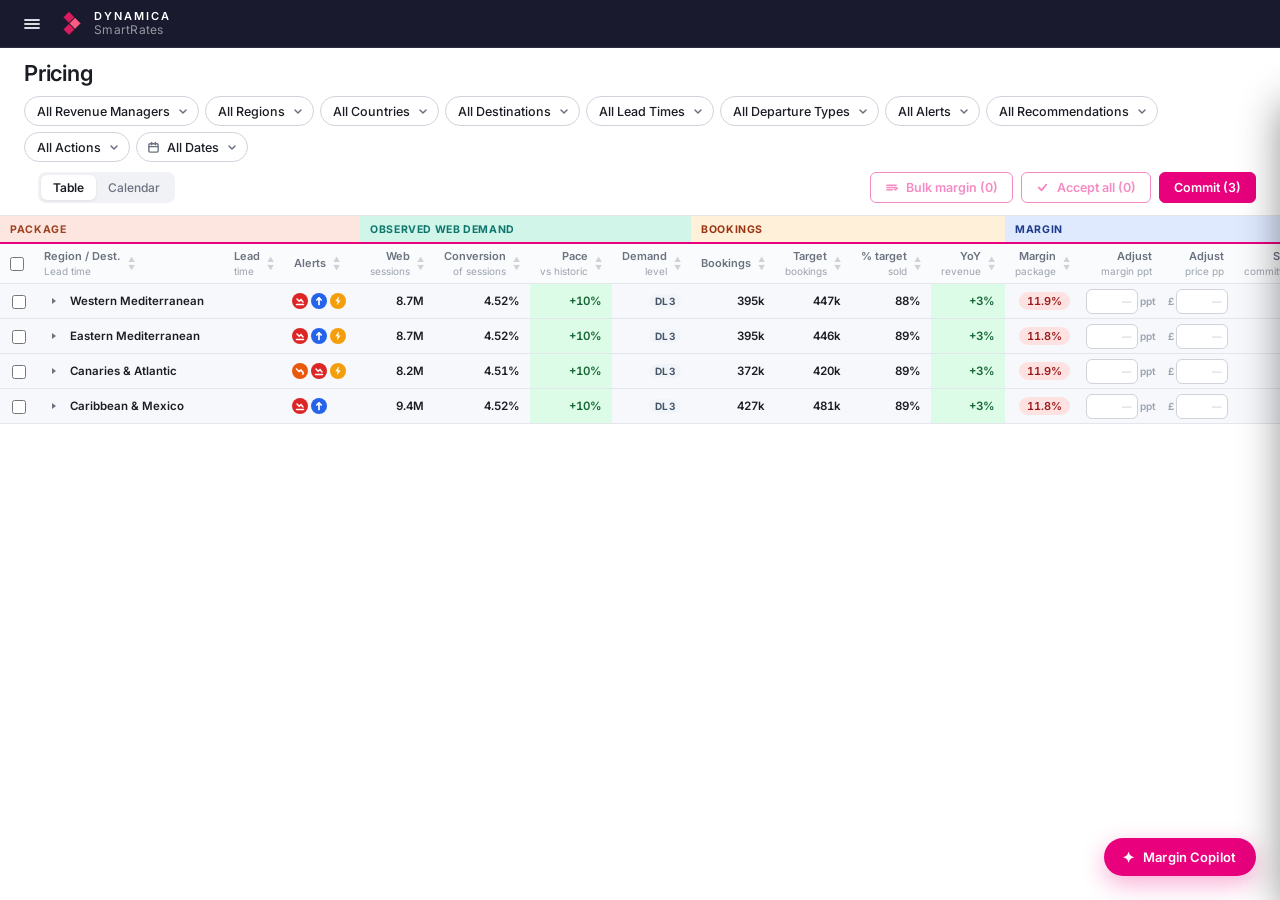
==== commit 06ab210e: "Move lead time to destination level; make accept apply the margin Gateway is no longer an accordion " ====
--- a/index.html
+++ b/index.html
@@ -556,6 +556,11 @@
       font-style: italic;
     }
 
+    table.srt th.col-name, table.srt td.col-name {
+      width: 190px; max-width: 190px;
+      overflow: hidden; text-overflow: ellipsis; white-space: nowrap;
+    }
+
     /* ── Three-level accordion: Region / Destination / Gateway ──
        Reuses the reference's level styling: region rows read as the old park
        rows, destination rows as the old category rows, gateways as leaves. */
@@ -568,8 +573,8 @@
     table.srt tbody tr.row-dest:hover   td:not(.cell-pos):not(.cell-neg) { background: #f3f5f9; }
 
     table.srt tbody tr.row-region td.col-name { padding-left: 12px; }
-    table.srt tbody tr.row-dest   td.col-name { padding-left: 30px; box-shadow: inset 2px 0 0 var(--border); }
-    table.srt tbody tr.row-leaf   td.col-name { padding-left: 52px; box-shadow: inset 2px 0 0 var(--border); }
+    table.srt tbody tr.row-dest   td.col-name { padding-left: 22px; box-shadow: inset 2px 0 0 var(--border); }
+    table.srt tbody tr.row-leaf   td.col-name { padding-left: 34px; box-shadow: inset 2px 0 0 var(--border); }
 
     .lvl-region-name { font-weight: 600; color: var(--text-primary); }
     .lvl-dest-name   { font-weight: 500; color: var(--text-primary); }
@@ -1909,6 +1914,9 @@
       background: var(--surface);
       padding: 14px 16px;
     }
+    .lm-panel-foot {
+      margin-top: 6px; font-size: 10.5px; color: var(--muted); letter-spacing: .01em;
+    }
     .lm-panel-title {
       font-size: 12px;
       font-weight: 600;
@@ -2451,6 +2459,10 @@
       <h1 class="pricing-heading">Pricing</h1>
 
       <div class="filter-group" id="filterGroup">
+        <button class="filter-pill ms-pill" data-filter="rm" type="button" aria-haspopup="listbox" aria-expanded="false">
+          <span class="ms-trigger-text">All Revenue Managers</span>
+          <span class="ms-trigger-count" hidden></span>
+        </button>
         <button class="filter-pill ms-pill" data-filter="region" type="button" aria-haspopup="listbox" aria-expanded="false">
           <span class="ms-trigger-text">All Regions</span>
           <span class="ms-trigger-count" hidden></span>
@@ -2461,10 +2473,6 @@
         </button>
         <button class="filter-pill ms-pill" data-filter="park" type="button" aria-haspopup="listbox" aria-expanded="false">
           <span class="ms-trigger-text">All Destinations</span>
-          <span class="ms-trigger-count" hidden></span>
-        </button>
-        <button class="filter-pill ms-pill" data-filter="ticket" type="button" aria-haspopup="listbox" aria-expanded="false">
-          <span class="ms-trigger-text">All Gateways</span>
           <span class="ms-trigger-count" hidden></span>
         </button>
         <button class="filter-pill ms-pill" data-filter="lead" type="button" aria-haspopup="listbox" aria-expanded="false">
@@ -2536,7 +2544,7 @@
           </tr>
           <tr class="cols">
             <th class="col-select"><input type="checkbox" class="row-select" id="selectAllRows" aria-label="Select all visible rows" title="Select all visible gateway rows"></th>
-            <th class="sortable" data-sort-key="name" data-sort-type="text"><span class="th-inner"><span class="th-text">Region / Destination<span class="sub">Gateway</span></span><span class="sort-ind" aria-hidden="true"><span class="sa-up">▲</span><span class="sa-down">▼</span></span></span></th>
+            <th class="col-name sortable" data-sort-key="name" data-sort-type="text"><span class="th-inner"><span class="th-text">Region / Dest.<span class="sub">Lead time</span></span><span class="sort-ind" aria-hidden="true"><span class="sa-up">▲</span><span class="sa-down">▼</span></span></span></th>
             <th class="sortable" data-sort-key="lead" data-sort-type="text"><span class="th-inner"><span class="th-text">Lead<span class="sub">time</span></span><span class="sort-ind" aria-hidden="true"><span class="sa-up">▲</span><span class="sa-down">▼</span></span></span></th>
             <th class="sortable" data-sort-key="alertCount" data-sort-type="num"><span class="th-inner"><span class="th-text">Alerts</span><span class="sort-ind" aria-hidden="true"><span class="sa-up">▲</span><span class="sa-down">▼</span></span></span></th>
 
@@ -2879,6 +2887,18 @@
     edi: { cost: 1.05, price: 0.98 },
   };
 
+  // Revenue managers own a book of destinations. The RM filter lets someone
+  // see only their own domain of responsibility.
+  const RMS = [
+    { id: 'rm1', name: 'A. Whitfield' },
+    { id: 'rm2', name: 'S. Okonkwo' },
+    { id: 'rm3', name: 'M. Delgado' },
+  ];
+  const RM_BY_DEST = {
+    faro:'rm1', palma:'rm1', alicante:'rm1', tenerife:'rm1',
+    heraklion:'rm2', antalya:'rm2', paphos:'rm2', lanzarote:'rm2',
+    funchal:'rm3', cancun:'rm3', puntacana:'rm3', montego:'rm3',
+  };
   const REGIONS = [
     {
       id: 'wmed', name: 'Western Mediterranean',
@@ -2920,6 +2940,7 @@
   REGIONS.forEach(region => {
     region.dests.forEach(d => {
       d.region = region;
+      d.rm = (RMS.find(r => r.id === RM_BY_DEST[d.id]) || RMS[0]).name;
       d.tickets = d.gateways.map(g => Object.assign({}, GW[g]));
       PARKS.push(d);
     });
@@ -3306,6 +3327,18 @@
   // Every parent row (destination or region) is a true roll-up of its leaves:
   // volumes sum, rates are revenue- or session-weighted, and margin is
   // recomputed from summed revenue and summed cost so it always reconciles.
+  // An accepted product's live margin becomes the recommended one — accepting
+  // is a decision that takes effect, not just a tick.
+  function acceptedMarginFor(leaf) {
+    const key = productKey(leaf.park, leadBandFor(leaf.date.daysOut).id);
+    const st = rowStates[key];
+    return (st && st.state === 'accepted') ? recMarginOf(leaf) : null;
+  }
+  function livePriceOf(leaf) {
+    const m = acceptedMarginFor(leaf);
+    return m == null ? leaf.current : marginPctToPrice(leaf.cost, m);
+  }
+
   function aggregate(rows) {
     let sold = 0, fcst = 0, revenue = 0, sessions = 0, sessionsRate = 0;
     let costRev = 0, recRev = 0;
@@ -3317,7 +3350,7 @@
       fcst     += row.fcst;
       sessions += row.sessions;
       sessionsRate += row.sessionsRate;
-      revenue  += row.revenue;
+      revenue  += row.sold * livePriceOf(row);
       costRev  += row.sold * row.cost;
       recRev   += row.sold * recPriceOf(row);
       rosNum   += row.ros * row.revenue;  rosDen += row.revenue;
@@ -3350,18 +3383,20 @@
   // aggregated across the departures in that band. There is no date column —
   // the Calendar view carries the date dimension. Decisions (accept, reject,
   // adjust) are taken on the product and apply across its departures.
-  function productKey(dest, gw, bandId) {
-    return dest.name + ' — ' + gw.label + ' — ' + leadBand(bandId).short;
+  // A product is a destination x lead-time band. Gateway is no longer an
+  // accordion level — a destination's gateways are aggregated into the band.
+  function productKey(dest, bandId) {
+    return dest.name + ' — ' + leadBand(bandId).short;
   }
 
   // Leaves for one product, across the dates currently in range. Cached: the
   // 365-day horizon means this is called a great many times per render.
   const _plCache = new Map();
   let _plStamp = '';
-  function productLeaves(dest, gw, bandId) {
+  function productLeaves(dest, bandId) {
     const stamp = (filters.dateRange.start || '') + '|' + (filters.dateRange.end || '');
     if (stamp !== _plStamp) { _plCache.clear(); _plStamp = stamp; }
-    const ck = dest.id + '|' + gw.id + '|' + bandId;
+    const ck = dest.id + '|' + bandId;
     let out = _plCache.get(ck);
     if (out) return out;
     const band = leadBand(bandId);
@@ -3369,14 +3404,14 @@
     DATES.forEach(d => {
       if (!dateInDateRange(d)) return;
       if (d.daysOut < band.min || d.daysOut > band.max) return;
-      out.push(ALL_LEAVES[stateKey(dest, gw, d)]);
+      dest.tickets.forEach(gw => out.push(ALL_LEAVES[stateKey(dest, gw, d)]));
     });
     _plCache.set(ck, out);
     return out;
   }
   function productLeavesFor(dest) {
     const out = [];
-    dest.tickets.forEach(gw => LEAD_BANDS.forEach(b => out.push(...productLeaves(dest, gw, b.id))));
+    LEAD_BANDS.forEach(b => out.push(...productLeaves(dest, b.id)));
     return out;
   }
   function productLeavesForRegion(region) {
@@ -3393,8 +3428,8 @@
     if (!v) { v = aggregate(leaves); _aggCache.set(ck, v); }
     return v;
   }
-  function productAgg(dest, gw, bandId) {
-    return aggCached('p|' + dest.id + '|' + gw.id + '|' + bandId, productLeaves(dest, gw, bandId));
+  function productAgg(dest, bandId) {
+    return aggCached('p|' + dest.id + '|' + bandId, productLeaves(dest, bandId));
   }
 
   // ── Manual adjustments ─────────────────────────────────────
@@ -3410,35 +3445,35 @@
       sup: (st && typeof st.supPpt === 'number') ? st.supPpt : 0,
     };
   }
-  function pptToGbp(dest, gw, band, ppt) {
+  function pptToGbp(dest, band, ppt) {
     if (!ppt) return 0;
-    const agg = productAgg(dest, gw, band);
+    const agg = productAgg(dest, band);
     const base = agg.recMarginPct;
     return Math.round(marginPctToPrice(agg.cost, base + ppt) - marginPctToPrice(agg.cost, base));
   }
-  function gbpToPpt(dest, gw, band, gbp) {
+  function gbpToPpt(dest, band, gbp) {
     if (!gbp) return 0;
-    const agg = productAgg(dest, gw, band);
+    const agg = productAgg(dest, band);
     const base = agg.recMarginPct;
     const newPrice = Math.max(agg.cost + 5, marginPctToPrice(agg.cost, base) + gbp);
     return Math.round((((newPrice - agg.cost) / newPrice) * 100 - base) * 10) / 10;
   }
 
   // Final recommended margin: engine baseline + committed supplement + pending adjustment.
-  function productRecMargin(dest, gw, band) {
-    const agg = productAgg(dest, gw, band);
-    const a = adjOf(productKey(dest, gw, band));
+  function productRecMargin(dest, band) {
+    const agg = productAgg(dest, band);
+    const a = adjOf(productKey(dest, band));
     const total = agg.recMarginPct + a.sup + a.ppt;
     return Math.max(2, Math.min(72, Math.round(total * 10) / 10));
   }
-  function productMarginPct(dest, gw, band) { return productAgg(dest, gw, band).marginPct; }
+  function productMarginPct(dest, band) { return productAgg(dest, band).marginPct; }
 
   // Every product under a scope, as {dest, gw, band} triples.
   function productsUnder(scope, kind) {
     const out = [];
-    const add = d => d.tickets.forEach(gw => LEAD_BANDS.forEach(b => {
-      if (productPasses(d, gw, b.id)) out.push({ dest: d, gw, band: b.id });
-    }));
+    const add = d => LEAD_BANDS.forEach(b => {
+      if (productPasses(d, b.id)) out.push({ dest: d, band: b.id });
+    });
     if (kind === 'region') scope.dests.filter(parkMatchesFilter).forEach(add);
     else if (kind === 'dest') add(scope);
     else out.push(scope);
@@ -3454,39 +3489,38 @@
       const d = PARKS.find(p => p.id === rest);
       return d ? productsUnder(d, 'dest') : [];
     }
-    const [dId, gId, bId] = rest.split('|');
+    const [dId, bId] = rest.split('|');
     const d = PARKS.find(p => p.id === dId);
-    const gw = d && d.tickets.find(t => t.id === gId);
-    return (d && gw) ? [{ dest: d, gw, band: bId }] : [];
+    return d ? [{ dest: d, band: bId }] : [];
   }
   function productKeysIn(dests) {
     const out = [];
-    dests.filter(parkMatchesFilter).forEach(d => d.tickets.forEach(gw => LEAD_BANDS.forEach(b => {
-      if (productPasses(d, gw, b.id)) out.push(productKey(d, gw, b.id));
-    })));
+    dests.filter(parkMatchesFilter).forEach(d => LEAD_BANDS.forEach(b => {
+      if (productPasses(d, b.id)) out.push(productKey(d, b.id));
+    }));
     return out;
   }
   function productFromKey(key) {
-    for (const d of PARKS) for (const gw of d.tickets) for (const b of LEAD_BANDS)
-      if (productKey(d, gw, b.id) === key) return { dest: d, gw, band: b.id };
+    for (const d of PARKS) for (const b of LEAD_BANDS)
+      if (productKey(d, b.id) === key) return { dest: d, band: b.id };
     return null;
   }
   // Average of a per-product value across a scope — what a parent cell shows.
   function scopeAvg(products, fn) {
     if (!products.length) return 0;
     let sum = 0;
-    products.forEach(p => { sum += fn(p.dest, p.gw, p.band); });
+    products.forEach(p => { sum += fn(p.dest, p.band); });
     return Math.round((sum / products.length) * 10) / 10;
   }
   // Write an adjustment down onto every product in scope.
   function applyAdjustment(products, field, value) {
-    products.forEach(({ dest, gw, band }) => {
-      const key = productKey(dest, gw, band);
+    products.forEach(({ dest, band }) => {
+      const key = productKey(dest, band);
       const st = rowStates[key] || (rowStates[key] = {});
       if (field === 'ppt') {
         if (!value) delete st.adjPpt; else st.adjPpt = value;
       } else if (field === 'gbp') {
-        const ppt = gbpToPpt(dest, gw, band, value);
+        const ppt = gbpToPpt(dest, band, value);
         if (!ppt) delete st.adjPpt; else st.adjPpt = ppt;
       }
       if (st.adjPpt) st.state = st.state === 'rejected' ? st.state : 'overridden';
@@ -3550,7 +3584,7 @@
 
   // Recommended margin for a leaf, honouring any manual override.
   function recMarginOf(leaf) {
-    const st = rowStates[productKey(leaf.park, leaf.ticket, leadBandFor(leaf.date.daysOut).id)];
+    const st = rowStates[productKey(leaf.park, leadBandFor(leaf.date.daysOut).id)];
     return (st && typeof st.overrideValue === 'number') ? st.overrideValue : leafTarget(leaf);
   }
   function recPriceOf(leaf) { return marginPctToPrice(leaf.cost, recMarginOf(leaf)); }
@@ -3585,6 +3619,32 @@
   }
 
   // Union of this row's own alerts and a de-duplicated descendant rollup.
+  // Share of a row's departures that must fire an alert before it rolls up.
+  const ROLLUP_SHARE = {
+    marginFloor: 0.25, outOfLine: 0.10, lowPace: 0.05,
+    highDemand:  0.06, lowDemand: 0.06, conversion: 0.06,
+  };
+  const ROLLUP_MIN = 3;
+
+  // Parent rows summarise the rows beneath them, not the raw departures: a
+  // destination is flagged when one of its lead-time bands is flagged, and a
+  // region when one of its destinations is. Applying the departure-share test
+  // again at every level washed the signal out entirely.
+  function rollupOfRows(childAlertLists, unit) {
+    const count = {};
+    childAlertLists.forEach(list => {
+      const seen = new Set();
+      list.forEach(a => { if (!seen.has(a.type)) { seen.add(a.type); count[a.type] = (count[a.type] || 0) + 1; } });
+    });
+    const out = [];
+    ALERT_ORDER.forEach(t => {
+      if (!count[t]) return;
+      out.push(makeAlert(t, ALERT_META[t].label + ': ' + count[t] + ' of ' +
+        childAlertLists.length + ' ' + unit + (childAlertLists.length === 1 ? '' : 's'), true));
+    });
+    return out;
+  }
+
   function unionAlertsWithRollup(directAlerts, leafRows) {
     const byType = new Map();
     directAlerts.forEach(a => byType.set(a.type, a));
@@ -3593,11 +3653,20 @@
       if (!l.alerts) return;
       l.alerts.forEach(a => { descendantCount[a.type] = (descendantCount[a.type] || 0) + 1; });
     });
+    // A row aggregates up to a hundred departure dates, so a plain union means
+    // every row carries every alert. An alert only rolls up once it affects a
+    // material share of the departures underneath — otherwise it is noise.
+    // The share is per type because the types are not equally rare: a thin
+    // margin is common on individual departures, an out-of-line move is not.
     Object.keys(descendantCount).forEach(type => {
       if (byType.has(type)) return;
+      const n = descendantCount[type];
+      const floor = Math.max(ROLLUP_MIN, Math.ceil(leafRows.length * (ROLLUP_SHARE[type] || 0.1)));
+      if (n < floor) return;
+      const pct = Math.round((n / leafRows.length) * 100);
       byType.set(type, makeAlert(type,
-        ALERT_META[type].label + ': ' + descendantCount[type] +
-        ' descendant' + (descendantCount[type] === 1 ? '' : 's'), true));
+        ALERT_META[type].label + ': ' + n + ' of ' + leafRows.length +
+        ' departures (' + pct + '%)', true));
     });
     const out = [];
     ALERT_ORDER.forEach(t => { if (byType.has(t)) out.push(byType.get(t)); });
@@ -3662,11 +3731,11 @@
   //  (Alert rules page: Region -> Destination -> Gateway, with inheritance).
   // ─────────────────────────────────────────────────────────────
   const ALERT_DEFAULTS = {
-    lowPace:     { enabled: true, threshold: -15 },
-    marginFloor: { enabled: true, threshold:  22 },
-    highDemand:  { enabled: true, threshold:  80 },
-    lowDemand:   { enabled: true, threshold:  25 },
-    conversion:  { enabled: true, threshold: 2.6 },
+    lowPace:     { enabled: true, threshold: -25 },
+    marginFloor: { enabled: true, threshold:   7 },
+    highDemand:  { enabled: true, threshold:  90 },
+    lowDemand:   { enabled: true, threshold:  14 },
+    conversion:  { enabled: true, threshold: 2.2 },
     outOfLine:   { enabled: true },
   };
   function loadAlertCfg() {
@@ -3813,6 +3882,15 @@
 
   // ── Formatting helpers ──
   function fmtInt(n) { return n.toLocaleString('en-GB'); }
+  // Compact counts — six-figure session numbers are noise at full precision.
+  function fmtCompact(n) {
+    n = Math.round(n);
+    if (Math.abs(n) >= 1000000) return (n / 1000000).toFixed(1).replace(/\.0$/, '') + 'M';
+    // Below 10k the exact figure still reads cleanly, and rounding 2,847 to "3k"
+    // would hide the gap between bookings and target.
+    if (Math.abs(n) >= 10000) return Math.round(n / 1000) + 'k';
+    return n.toLocaleString('en-GB');
+  }
   function fmtGbp(n) { return '£' + Math.round(n).toLocaleString('en-GB'); }
   function fmtGbpK(n) {
     if (n >= 1000000) return '£' + (n / 1000000).toFixed(1) + 'M';
@@ -3850,15 +3928,15 @@
     // Anything else reads "mixed" — averaging a sparse supplement across a
     // region would invent a number nobody set.
     const uniform = fn => {
-      const vals = products.map(p => fn(p.dest, p.gw, p.band));
+      const vals = products.map(p => fn(p.dest, p.band));
       if (!vals.length) return { v: 0, mixed: false };
       const first = vals[0];
       return vals.every(x => Math.abs(x - first) < 0.05)
         ? { v: Math.round(first * 10) / 10, mixed: false }
         : { v: 0, mixed: true };
     };
-    const p1 = uniform((d, g, b) => adjOf(productKey(d, g, b)).ppt);
-    const p2 = uniform((d, g, b) => pptToGbp(d, g, b, adjOf(productKey(d, g, b)).ppt));
+    const p1 = uniform((d, b) => adjOf(productKey(d, b)).ppt);
+    const p2 = uniform((d, b) => pptToGbp(d, b, adjOf(productKey(d, b)).ppt));
     const pct = p1.v, gbp = p2.v;
     const ph = st => st.mixed ? 'mixed' : '—';
     const cls = v => 'adj-input' + (v ? ' is-set' : '');
@@ -3886,10 +3964,10 @@
   function supCell(scopeId, products) {
     if (!products.length) return '<td class="num sup-cell-td"></td>';
     let ppt = 0, gbp = 0;
-    products.forEach(({ dest, gw, band }) => {
-      const v = adjOf(productKey(dest, gw, band)).sup;
+    products.forEach(({ dest, band }) => {
+      const v = adjOf(productKey(dest, band)).sup;
       ppt += v;
-      gbp += pptToGbp(dest, gw, band, v);
+      gbp += pptToGbp(dest, band, v);
     });
     ppt = Math.round((ppt / products.length) * 10) / 10;
     gbp = Math.round(gbp / products.length);
@@ -3905,7 +3983,7 @@
   // Action cell — works at product, destination and region level. A decision
   // at a parent applies to every product beneath it.
   function scopeActionCell(scopeId, products) {
-    const keys = products.map(p => productKey(p.dest, p.gw, p.band));
+    const keys = products.map(p => productKey(p.dest, p.band));
     const states = keys.map(k => (rowStates[k] || {}).state);
     const all = v => keys.length > 0 && states.every(x => x === v);
     const some = v => states.some(x => x === v);
@@ -3945,7 +4023,6 @@
     return (
       '<span class="demand-cell" title="' + esc(tooltip) + '">' +
         '<span class="dl-chip dl-' + dl.level + '">' + dl.code + '</span>' +
-        '<span class="dl-label">' + esc(dl.label) + '</span>' +
       '</span>'
     );
   }
@@ -4030,13 +4107,13 @@
   // Sort value for any table scope: region, destination, or product.
   function scopeSortValue(scope, key, kind) {
     if (key === 'name') {
-      if (kind === 'product') return scope.gw.label.toLowerCase() + '|' + scope.band;
+      if (kind === 'product') return scope.band;
       return scope.name.toLowerCase();
     }
     if (key === 'lead') return kind === 'product' ? scope.band : '';
     const leaves = kind === 'region'  ? productLeavesForRegion(scope)
                  : kind === 'dest'    ? productLeavesFor(scope)
-                 : productLeaves(scope.dest, scope.gw, scope.band);
+                 : productLeaves(scope.dest, scope.band);
     const agg = aggregate(leaves);
     if (key === 'alertCount') {
       const anchorId = kind === 'region' ? scope.dests[0].id : (kind === 'dest' ? scope.id : scope.dest.id);
@@ -4047,7 +4124,7 @@
     if (key === 'recMargin' || key === 'deltaPpt' || key === 'recAction') {
       let recM = agg.recMarginPct;
       if (kind === 'product') {
-        recM = productRecMargin(scope.dest, scope.gw, scope.band);
+        recM = productRecMargin(scope.dest, scope.band);
       }
       const d = recM - agg.marginPct;
       if (key === 'recMargin') return recM;
@@ -4122,12 +4199,9 @@
         out.push(destRowHtml(dest, aggregate(destLeaves), destOpen, destLeaves));
         if (!destOpen) return;
 
-        let prods = [];
-        dest.tickets.forEach(gw => LEAD_BANDS.forEach(b => {
-          if (productPasses(dest, gw, b.id)) prods.push({ dest, gw, band: b.id });
-        }));
+        let prods = LEAD_BANDS.filter(b => productPasses(dest, b.id)).map(b => ({ dest, band: b.id }));
         if (useSort) prods = sortByKey(prods, pr => scopeSortValue(pr, sortKey, 'product'), isText);
-        prods.forEach(pr => out.push(productRowHtml(pr.dest, pr.gw, pr.band)));
+        prods.forEach(pr => out.push(productRowHtml(pr.dest, pr.band)));
       });
     });
 
@@ -4141,8 +4215,8 @@
   // Shared trailing cells for an aggregate row (destination or region).
   function aggTailCells(agg, scopeId, products) {
     let up = 0, down = 0;
-    products.forEach(({ dest, gw, band }) => {
-      const d = productRecMargin(dest, gw, band) - productMarginPct(dest, gw, band);
+    products.forEach(({ dest, band }) => {
+      const d = productRecMargin(dest, band) - productMarginPct(dest, band);
       if (d > 0.05) up++; else if (d < -0.05) down++;
     });
     const recSummary = (up || down)
@@ -4151,17 +4225,17 @@
           (down ? '<span class="ras-down">' + down + '↓</span>' : '') +
         '</span>'
       : '<span class="rec-action-summary ras-flat">—</span>';
-    const recM = scopeAvg(products, (d, g, b) => productRecMargin(d, g, b));
+    const recM = scopeAvg(products, (d, b) => productRecMargin(d, b));
     const delta = Math.round((recM - agg.marginPct) * 10) / 10;
     const dTint = tintFor(delta);
     return (
-      '<td class="num">' + fmtInt(agg.sessions) + '</td>' +
+      '<td class="num">' + fmtCompact(agg.sessions) + '</td>' +
       '<td class="num">' + conversionCell(agg.conversion) + '</td>' +
       '<td class="num ' + tintFor(agg.ros) + '">' + signed(agg.ros, '%') + '</td>' +
       '<td class="num">' + demandCell(agg.demand) + '</td>' +
 
-      '<td class="num">' + fmtInt(agg.sold) + '</td>' +
-      '<td class="num">' + fmtInt(agg.fcst) + '</td>' +
+      '<td class="num">' + fmtCompact(agg.sold) + '</td>' +
+      '<td class="num">' + fmtCompact(agg.fcst) + '</td>' +
       '<td class="num">' + agg.pctOfFcst + '%</td>' +
       '<td class="num ' + tintFor(agg.yoy) + '">' + signed(agg.yoy, '%') + '</td>' +
 
@@ -4175,7 +4249,10 @@
   }
 
   function regionRowHtml(region, agg, isExpanded, leafRows) {
-    const alerts = unionAlertsWithRollup(aggregateGroupAAlerts(agg, region.dests[0].id), leafRows);
+    const alerts = rollupOfRows(
+      region.dests.map(d => rollupOfRows(
+        LEAD_BANDS.map(b => unionAlertsWithRollup([], productLeaves(d, b.id))), 'lead-time band')),
+      'destination');
     const keys = productKeysIn(region.dests);
     const allSelected = keys.length > 0 && keys.every(k => selectedKeys.has(k));
     return (
@@ -4188,7 +4265,6 @@
               '<svg width="10" height="10" viewBox="0 0 10 10" fill="currentColor" aria-hidden="true"><polygon points="3,2 7,5 3,8"/></svg>' +
             '</span>' +
             '<span class="lvl-region-name">' + esc(region.name) + '</span>' +
-            '<span class="row-meta">' + region.dests.length + ' destinations</span>' +
           '</span>' +
         '</td>' +
         '<td class="lead-cell"></td>' +
@@ -4199,11 +4275,13 @@
   }
 
   function destRowHtml(dest, agg, isExpanded, leafRows) {
-    const alerts = unionAlertsWithRollup(aggregateGroupAAlerts(agg, dest.id), leafRows);
+    const alerts = rollupOfRows(
+      LEAD_BANDS.map(b => unionAlertsWithRollup([], productLeaves(dest, b.id))),
+      'lead-time band');
     const keys = productKeysIn([dest]);
     const allSelected = keys.length > 0 && keys.every(k => selectedKeys.has(k));
     return (
-      '<tr class="row-dest" data-dest="' + dest.id + '">' +
+      '<tr class="row-dest" data-dest="' + dest.id + '" title="' + esc(dest.name + ' · ' + dest.countryName + ' · ' + dest.rm) + '">' +
         '<td class="col-select"><input type="checkbox" class="row-select dest-select" data-dest="' + dest.id + '"' +
           (allSelected ? ' checked' : '') + ' aria-label="Select all gateways for ' + esc(dest.name) + '"></td>' +
         '<td class="col-name">' +
@@ -4213,7 +4291,6 @@
             '</span>' +
             '<span class="lvl-dest-name">' + esc(dest.name) + '</span>' +
             '<span class="park-country" title="' + esc(dest.countryName) + '">' + dest.country + '</span>' +
-            '<span class="row-meta">' + dest.tickets.length + ' gateways</span>' +
           '</span>' +
         '</td>' +
         '<td class="lead-cell"></td>' +
@@ -4223,43 +4300,42 @@
     );
   }
 
-  // ── Product row: gateway x lead-time band ──
-  function productRowHtml(dest, gw, bandId) {
-    const key = productKey(dest, gw, bandId);
-    const scopeId = 'product:' + dest.id + '|' + gw.id + '|' + bandId;
-    const leaves = productLeaves(dest, gw, bandId);
-    const agg = productAgg(dest, gw, bandId);
+  // ── Product row: destination x lead-time band ──
+  function productRowHtml(dest, bandId) {
+    const key = productKey(dest, bandId);
+    const scopeId = 'product:' + dest.id + '|' + bandId;
+    const leaves = productLeaves(dest, bandId);
+    const agg = productAgg(dest, bandId);
     const st = rowStates[key] || {};
     const stateCls =
       st.state === 'accepted'   ? ' row-accepted' :
       st.state === 'rejected'   ? ' row-rejected' :
       st.state === 'overridden' ? ' row-overridden' : '';
-    const recM = productRecMargin(dest, gw, bandId);
+    const recM = productRecMargin(dest, bandId);
     const delta = Math.round((recM - agg.marginPct) * 10) / 10;
     const tint = delta > 0.05 ? 'cell-pos' : (delta < -0.05 ? 'cell-neg' : '');
-    const products = [{ dest, gw, band: bandId }];
+    const products = [{ dest, band: bandId }];
     const action = delta > 0.05 ? 'Increase' : delta < -0.05 ? 'Decrease' : 'No change';
     const lb = leadBand(bandId);
 
     return (
-      '<tr class="row-leaf' + stateCls + '" data-key="' + esc(key) + '" data-dest="' + dest.id + '" data-gw="' + gw.id + '" data-band="' + bandId + '">' +
+      '<tr class="row-leaf' + stateCls + '" data-key="' + esc(key) + '" data-dest="' + dest.id + '" data-band="' + bandId + '">' +
         '<td class="col-select"><input type="checkbox" class="row-select leaf-select" data-key="' + esc(key) + '"' +
           (selectedKeys.has(key) ? ' checked' : '') + ' aria-label="Select row"></td>' +
         '<td class="col-name">' +
           '<span class="leaf-bullet" aria-hidden="true">•</span>' +
-          '<span class="lvl-gw-name">' + esc(gw.label) + '</span>' +
-          '<span class="gw-code">' + gw.code + '</span>' +
+          '<span class="lvl-lead-name">' + lb.label + '</span>' +
         '</td>' +
         '<td class="lead-cell"><span class="lead-chip lead-' + bandId + '">' + lb.short + '</span></td>' +
         alertsCellHtml(unionAlertsWithRollup([], leaves)) +
 
-        '<td class="num">' + fmtInt(agg.sessions) + '</td>' +
+        '<td class="num">' + fmtCompact(agg.sessions) + '</td>' +
         '<td class="num">' + conversionCell(agg.conversion) + '</td>' +
         '<td class="num ' + tintFor(agg.ros) + '">' + signed(agg.ros, '%') + '</td>' +
         '<td class="num">' + demandCell(agg.demand) + '</td>' +
 
-        '<td class="num">' + fmtInt(agg.sold) + '</td>' +
-        '<td class="num">' + fmtInt(agg.fcst) + '</td>' +
+        '<td class="num">' + fmtCompact(agg.sold) + '</td>' +
+        '<td class="num">' + fmtCompact(agg.fcst) + '</td>' +
         '<td class="num">' + agg.pctOfFcst + '%</td>' +
         '<td class="num ' + tintFor(agg.yoy) + '">' + signed(agg.yoy, '%') + '</td>' +
 
@@ -4357,7 +4433,7 @@
     const reasonSel = e.target.closest('select.reason-select');
     if (reasonSel) {
       productsForScopeId(reasonSel.dataset.key).forEach(pr => {
-        const k = productKey(pr.dest, pr.gw, pr.band);
+        const k = productKey(pr.dest, pr.band);
         const st = rowStates[k] || (rowStates[k] = {});
         if (reasonSel.value) st.reason = reasonSel.value; else delete st.reason;
         cleanupState(k);
@@ -4369,11 +4445,11 @@
   // Resolve a product key back to its destination + gateway.
   function baseRecFor(key) {
     const pr = productFromKey(key);
-    return pr ? productAgg(pr.dest, pr.gw, pr.band).recMarginPct : 0;
+    return pr ? productAgg(pr.dest, pr.band).recMarginPct : 0;
   }
   function currentMarginFor(key) {
     const pr = productFromKey(key);
-    return pr ? productAgg(pr.dest, pr.gw, pr.band).marginPct : 0;
+    return pr ? productAgg(pr.dest, pr.band).marginPct : 0;
   }
   function cleanupState(key) {
     const st = rowStates[key];
@@ -4448,7 +4524,7 @@
       const cell = actionBtn.closest('[data-scope]');
       if (!cell) return;
       const products = productsForScopeId(cell.dataset.scope);
-      const keys = products.map(pr => productKey(pr.dest, pr.gw, pr.band));
+      const keys = products.map(pr => productKey(pr.dest, pr.band));
       if (!keys.length) return;
       const act = actionBtn.dataset.action;
       if (act === 'accept' || act === 'reject') {
@@ -4553,12 +4629,12 @@
     if (kind === 'region') { const r = REGIONS.find(x => x.id === rest); return r ? r.name : scopeId; }
     if (kind === 'dest')   { const d = PARKS.find(x => x.id === rest); return d ? d.name : scopeId; }
     const pr = productsForScopeId(scopeId)[0];
-    return pr ? pr.dest.name + ' — ' + pr.gw.label : scopeId;
+    return pr ? productKey(pr.dest, pr.band) : scopeId;
   }
   function openNoteModal(scopeId) {
     activeNoteKey = scopeId;
     const products = productsForScopeId(scopeId);
-    const firstKey = products.length ? productKey(products[0].dest, products[0].gw) : scopeId;
+    const firstKey = products.length ? productKey(products[0].dest, products[0].band) : scopeId;
     const st = rowStates[firstKey] || {};
     noteSub.textContent = scopeLabel(scopeId) + (products.length > 1 ? ' · applies to ' + products.length + ' products' : '');
     noteTextarea.value = st.note || '';
@@ -4577,7 +4653,7 @@
     const text = noteTextarea.value.trim();
     const exp  = noteExpiry.value || '';
     productsForScopeId(activeNoteKey).forEach(pr => {
-      const k = productKey(pr.dest, pr.gw, pr.band);
+      const k = productKey(pr.dest, pr.band);
       const st = rowStates[k] || (rowStates[k] = {});
       if (text) st.note = text; else delete st.note;
       if (exp)  st.noteExpiry = exp; else delete st.noteExpiry;
@@ -4632,11 +4708,10 @@
     let park = null, gw = null, region = null, band = null, leaves = [];
     if (opts.level === 'product') {
       park = PARKS.find(p => p.id === opts.destId);
-      gw   = park && park.tickets.find(t => t.id === opts.gwId);
-      if (!park || !gw) return;
+      if (!park) return;
       region = park.region;
       band = opts.bandId;
-      leaves = productLeaves(park, gw, band);
+      leaves = productLeaves(park, band);
     } else if (opts.level === 'dest') {
       park = PARKS.find(p => p.id === opts.destId);
       if (!park) return;
@@ -4647,8 +4722,21 @@
       if (!region) return;
       leaves = productLeavesForRegion(region);
     }
+    // A calendar click narrows the same modal to the period that was clicked.
+    let periodLabel = null;
+    if (opts.periodKey) {
+      const list = (opts.periodKey.length > 7) ? DAY_PERIODS : MONTH_PERIODS;
+      const per = list.find(x => x.key === opts.periodKey);
+      if (per) {
+        const isos = new Set(per.dates.map(d => d.iso));
+        leaves = leaves.filter(l => isos.has(l.date.iso));
+        periodLabel = per.dates.length === 1
+          ? per.dates[0].label + ' ' + per.dates[0].dowLabel
+          : per.label;
+      }
+    }
     if (!leaves.length) return;
-    activeModal = { level: opts.level, park, gw, region, band, leaves };
+    activeModal = { level: opts.level, park, gw, region, band, leaves, periodLabel };
     lmOverrideValue = null;
     renderModal();
     lmBackdrop.classList.add('is-open');
@@ -4725,7 +4813,14 @@
       ros: { current: leaf.ros, forecast: 0, lastYear: 0 },
     };
 
-    return { actualSeries, benchmarkSeries, hourly, hourlyBenchmark, dayLabels, cmp };
+    // The chart plots bookings, not sessions: sessions only mean something
+    // once they are converted, and bookings are what carries margin.
+    const paxSeries      = actualSeries.map(v => Math.max(1, Math.round(v * leaf.conversion / 100)));
+    const paxBenchmark   = benchmarkSeries.map(v => Math.max(1, Math.round(v * leaf.conversion / 100 * 0.96)));
+    const traffic = { sessions: leaf.sessions, conversion: leaf.conversion };
+
+    return { actualSeries, benchmarkSeries, paxSeries, paxBenchmark, traffic,
+             hourly, hourlyBenchmark, dayLabels, cmp };
   }
 
   function aggregateModalData(leaves) {
@@ -4765,9 +4860,15 @@
       rosNum += c.cmp.ros.current * w;
       rosDen += w;
     });
+    const sessTotal = leaves.reduce((s, l) => s + l.sessions, 0);
+    const soldTotal = leaves.reduce((s, l) => s + l.sold, 0);
     return {
       actualSeries:    sumAt('actualSeries', N),
       benchmarkSeries: sumAt('benchmarkSeries', N),
+      paxSeries:       sumAt('paxSeries', N),
+      paxBenchmark:    sumAt('paxBenchmark', N),
+      traffic: { sessions: sessTotal,
+                 conversion: sessTotal ? Math.round((soldTotal / sessTotal) * 10000) / 100 : 0 },
       hourly:          weightedAt('hourly', M),
       hourlyBenchmark: weightedAt('hourlyBenchmark', M),
       dayLabels:       children[0].dayLabels,
@@ -4782,6 +4883,7 @@
 
   // ── SVG charts (inline) ──
   function demandPaceSvg(actual, benchmark) {
+    // `actual` is now bookings; the tooltip reads from the same arrays.
     const W = 520, H = 200;
     const padL = 44, padR = 12, padT = 14, padB = 26;
     const innerW = W - padL - padR;
@@ -4970,26 +5072,34 @@
   }
 
   // ── Modal renderer (handles park / leaf levels) ──
+  // "30 departures" was ambiguous — say what is being counted.
+  function departuresLabel(leaves) {
+    const dates = new Set(leaves.map(l => l.date.iso));
+    const n = dates.size;
+    return n === 1 ? '1 departure date' : n + ' departure dates';
+  }
+
   function renderModal() {
     if (!activeModal) return;
-    const { level, park, gw, region, band, leaves } = activeModal;
+    const { level, park, gw, region, band, leaves, periodLabel } = activeModal;
     const m = aggregateModalData(leaves);
     const agg = aggregate(leaves);
     const nDates = DATES.filter(dateInDateRange).length;
 
     let title, subtitle, key = null;
     if (level === 'product') {
-      title = esc(park.name) + ' — ' + esc(gw.label);
-      key = productKey(park, gw, band);
-      subtitle = esc(region.name) + ' · ' + esc(park.countryName) + ' · lead time ' +
-        esc(leadBand(band).label.toLowerCase()) + ' · ' + leaves.length + ' departures';
+      title = esc(park.name) + ' · ' + esc(leadBand(band).label);
+      key = productKey(park, band);
+      subtitle = esc(region.name) + ' · ' + esc(park.countryName) + ' · ' + esc(park.rm) +
+        ' · ' + departuresLabel(leaves);
     } else if (level === 'dest') {
       title = esc(park.name);
-      subtitle = esc(region.name) + ' · ' + park.tickets.length + ' gateways · ' + nDates + ' departures · aggregate';
+      subtitle = esc(region.name) + ' · ' + esc(park.rm) + ' · ' + departuresLabel(leaves);
     } else {
       title = esc(region.name);
-      subtitle = region.dests.length + ' destinations · ' + nDates + ' departures · aggregate';
-    }
+      subtitle = region.dests.length + ' destinations · ' + departuresLabel(leaves);
+    }
+    if (periodLabel) subtitle = esc(periodLabel) + ' · ' + subtitle;
 
     const st = key ? (rowStates[key] || {}) : {};
     const recM = (key && typeof st.overrideValue === 'number') ? st.overrideValue : agg.recMarginPct;
@@ -5024,9 +5134,9 @@
         '<div class="lm-panel-title">Margin recommendation</div>' + stateTag +
         '<div class="lm-rec-row"><span class="label">Current margin</span><span class="value">' + agg.marginPct.toFixed(1) + '%</span></div>' +
         (function(){
-          const sup = scopeAvg(productsForScopeId(level === 'product' ? 'product:' + park.id + '|' + gw.id
+          const sup = scopeAvg(productsForScopeId(level === 'product' ? 'product:' + park.id + '|' + band
                      : level === 'dest' ? 'dest:' + park.id : 'region:' + region.id),
-                     (d, g, b) => adjOf(productKey(d, g, b)).sup);
+                     (d, b) => adjOf(productKey(d, b)).sup);
           return sup ? '<div class="lm-rec-row"><span class="label">Supplement</span><span class="value">' + fmtGbp(sup) + ' pp</span></div>' : '';
         })() +
         '<div class="lm-rec-row"><span class="label">Recommended margin</span><span class="value">' + recM.toFixed(1) + '%</span></div>' +
@@ -5066,12 +5176,14 @@
         '<div class="lm-body">' +
           '<div class="lm-col-left">' +
             '<div class="lm-panel">' +
-              '<div class="lm-panel-title">Web sessions · last 14 days</div>' +
+              '<div class="lm-panel-title">Bookings (PAX) · last 14 days</div>' +
               '<div class="lm-legend">' +
                 '<span><span class="swatch" style="background:#e8007d"></span>This year</span>' +
                 '<span><span class="swatch" style="background:#9ca3af;border:1px dashed #9ca3af"></span>Benchmark (last year)</span>' +
               '</div>' +
-              '<div class="lm-chart-area">' + demandPaceSvg(m.actualSeries, m.benchmarkSeries) + '</div>' +
+              '<div class="lm-chart-area">' + demandPaceSvg(m.paxSeries, m.paxBenchmark) + '</div>' +
+              '<div class="lm-panel-foot">From ' + fmtCompact(m.traffic.sessions) + ' web sessions at ' +
+                m.traffic.conversion.toFixed(2) + '% conversion</div>' +
             '</div>' +
             '<div class="lm-panel">' +
               '<div class="lm-panel-title">Last 7 days · conversion rate</div>' +
@@ -5104,7 +5216,7 @@
     lmBackdrop.innerHTML = html;
     document.getElementById('lmCloseBtn').addEventListener('click', closeModal);
     const askBtn = document.getElementById('lmAskBtn');
-    if (askBtn) askBtn.addEventListener('click', () => openRowCopilot('product:' + park.id + '|' + gw.id + '|' + band));
+    if (askBtn) askBtn.addEventListener('click', () => openRowCopilot('product:' + park.id + '|' + band));
 
     if (level === 'product') {
       document.getElementById('lmAccept').addEventListener('click', () => {
@@ -5178,7 +5290,7 @@
 
       const series = [
         { name: 'Benchmark', color: '#9ca3af', value: data.benchmarkSeries[i] },
-        { name: 'Sessions',  color: '#e8007d', value: data.actualSeries[i] },
+        { name: 'Bookings',  color: '#e8007d', value: data.actualSeries[i] },
       ];
       series.forEach((s, idx) => {
         markers[idx].setAttribute('cx', snapVbX);
@@ -5282,7 +5394,7 @@
     const tr = e.target.closest('tr.row-leaf, tr.row-dest, tr.row-region');
     if (!tr) return;
     if (tr.classList.contains('row-leaf')) {
-      openModal({ level: 'product', destId: tr.dataset.dest, gwId: tr.dataset.gw, bandId: tr.dataset.band });
+      openModal({ level: 'product', destId: tr.dataset.dest, bandId: tr.dataset.band });
     } else if (tr.classList.contains('row-dest')) {
       openModal({ level: 'dest', destId: tr.dataset.dest });
     } else {
@@ -5349,7 +5461,7 @@
 
   // ── Filter state ──
   const filters = {
-    region: [], country: [], park: [], ticket: [], lead: [],
+    region: [], country: [], rm: [], park: [], lead: [],
     daytype: [], alert: [], rec: [], action: [],
     dateRange: { start: null, end: null },
   };
@@ -5359,7 +5471,7 @@
     region:   REGIONS.map(r => r.name),
     country:  uniqueSorted(PARKS.map(p => p.countryName)),
     park:     PARKS.map(p => p.name),
-    ticket:   uniqueSorted(PARKS.flatMap(p => p.tickets.map(t => t.label))),
+    rm:       RMS.map(r => r.name),
     lead:     LEAD_BANDS.map(b => b.label),
     daytype:  ['Weekday', 'Weekend', 'Holiday'],
     alert:    ['Any alert', 'No alert'].concat(ALERT_ORDER.map(t => ALERT_META[t].label)),
@@ -5367,7 +5479,7 @@
     action:   ['Pending', 'Accepted', 'Rejected', 'Overridden'],
   };
   const FILTER_LABELS = {
-    region: 'Regions', country: 'Countries', park: 'Destinations', ticket: 'Gateways', lead: 'Lead Times',
+    region: 'Regions', country: 'Countries', rm: 'Revenue Managers', park: 'Destinations', lead: 'Lead Times',
     daytype: 'Departure Types', alert: 'Alerts', rec: 'Recommendations', action: 'Actions',
   };
 
@@ -5400,6 +5512,7 @@
   function parkMatchesFilter(park) {
     if (filters.region.length  && !filters.region.includes(park.region.name)) return false;
     if (filters.country.length && !filters.country.includes(park.countryName)) return false;
+    if (filters.rm.length      && !filters.rm.includes(park.rm)) return false;
     if (filters.park.length    && !filters.park.includes(park.name)) return false;
     return true;
   }
@@ -5431,18 +5544,16 @@
   }
   function leafPasses(leaf) {
     if (!parkMatchesFilter(leaf.park)) return false;
-    if (filters.ticket.length  && !filters.ticket.includes(leaf.ticket.label)) return false;
     if (filters.daytype.length && !filters.daytype.includes(dateDayType(leaf.date))) return false;
     if (!dateInDateRange(leaf.date)) return false;
     return true;
   }
 
   // Product-level predicate: the table's row filter.
-  function productPasses(dest, gw, bandId) {
+  function productPasses(dest, bandId) {
     if (!parkMatchesFilter(dest)) return false;
-    if (filters.ticket.length && !filters.ticket.includes(gw.label)) return false;
     if (filters.lead.length && !filters.lead.includes(leadBand(bandId).label)) return false;
-    const leaves = productLeaves(dest, gw, bandId);
+    const leaves = productLeaves(dest, bandId);
     if (!leaves.length) return false;
     if (filters.daytype.length && !leaves.some(l => filters.daytype.includes(dateDayType(l.date)))) return false;
     if (filters.alert.length) {
@@ -5455,9 +5566,9 @@
       if (!ok) return false;
     }
     if (filters.rec.length || filters.action.length) {
-      const key = productKey(dest, gw, bandId);
+      const key = productKey(dest, bandId);
       const st = rowStates[key] || {};
-      const agg = productAgg(dest, gw, bandId);
+      const agg = productAgg(dest, bandId);
       const recM = agg.recMarginPct + adjOf(key).sup + adjOf(key).ppt;
       const d = recM - agg.marginPct;
       const rec = d > 0.05 ? 'Increase' : d < -0.05 ? 'Decrease' : 'No change';
@@ -5469,7 +5580,7 @@
     return true;
   }
   function anyProductPassesIn(dest) {
-    return dest.tickets.some(gw => LEAD_BANDS.some(b => productPasses(dest, gw, b.id)));
+    return LEAD_BANDS.some(b => productPasses(dest, b.id));
   }
   function anyProductPassesInRegion(region) {
     if (!regionMatchesFilter(region)) return false;
@@ -5592,7 +5703,7 @@
     const sortCls = calSort.dir === 'asc' ? ' sort-asc' : (calSort.dir === 'desc' ? ' sort-desc' : '');
     const headCells =
       '<th class="cal-corner sortable' + sortCls + '" data-sort-key="region">' +
-        '<span class="th-inner"><span class="th-text">Region / Destination / Gateway</span>' +
+        '<span class="th-inner"><span class="th-text">Region / Destination</span>' +
         '<span class="sort-ind" aria-hidden="true"><span class="sa-up">▲</span><span class="sa-down">▼</span></span></span>' +
       '</th>' +
       periods.map(p => {
@@ -5628,14 +5739,18 @@
       const deltaRound  = Math.round(agg.deltaPpt * 10) / 10;
       const rosRound    = Math.round(agg.ros * 10) / 10;
       const cls = tier(deltaRound === 0 ? (marginRound >= 25 ? 4 : marginRound >= 18 ? 0 : -4) : deltaRound * 3);
-      let alertCount = 0;
-      leaves.forEach(l => { if (l.alerts) alertCount += l.alerts.length; });
-      const alertCls = alertCount > 0 ? ' has-alert' : '';
+      // Same materiality test the table uses, so the calendar and the table
+      // never disagree about whether a cell is worth looking at.
+      const cellAlerts = unionAlertsWithRollup([], leaves);
+      const alertCls = '';   // dots fired on virtually every cell — pure noise
       const titleAttr = ' title="Margin ' + marginRound.toFixed(1) + '% · Recommended ' +
         agg.recMarginPct.toFixed(1) + '% (' + signed(deltaRound, 'ppt') + ')' +
         ' · Pace vs historic ' + fmtPct(rosRound) +
-        ' · ' + fmtInt(agg.sold) + ' bookings from ' + fmtInt(agg.sessions) + ' sessions' +
-        (alertCount > 0 ? ' · ' + alertCount + ' alert' + (alertCount === 1 ? '' : 's') + ' on descendant rows' : '') + '"';
+        ' · ' + fmtInt(agg.sold) + ' bookings from ' + fmtCompact(agg.sessions) + ' sessions (' +
+        agg.conversion.toFixed(2) + '% conversion)' +
+        ' · ' + period.dates.length + ' departure date' + (period.dates.length === 1 ? '' : 's') +
+        (cellAlerts.length ? ' · ' + cellAlerts.map(a => a.label).join(', ') : '') +
+        ' · Click to open this period" ';
       const dataAttrs = ' data-scope="' + scope.id + '"' +
         ' data-period="' + period.key + '"' +
         ' data-level="' + levelClass.replace('row-', '') + '"' +
@@ -5688,7 +5803,7 @@
               '<span><b>Big number</b> — current margin % on the package. The cell colour follows the recommended move.</span>' +
               '<span><b>ppt</b> — recommended margin change, in percentage points.</span>' +
               '<span><b>P</b> — booking pace vs the same point last year.</span>' +
-              '<span><b>Pink dot</b> (top-left) — alerts firing on descendant rows.</span>' +
+
               '<span>Hover any cell for its exact values.</span>' +
             '</span>' +
           '</span>' +
@@ -5712,30 +5827,18 @@
       if (!regionOpen) return html;
 
       region.dests.filter(parkMatchesFilter).forEach(dest => {
-        const destOpen = calExpanded.dests.has(dest.id);
         html +=
-          '<tr class="row-dest" data-dest="' + dest.id + '">' +
+          '<tr class="row-dest" data-dest="' + dest.id + '" title="' + esc(dest.name + ' · ' + dest.countryName + ' · ' + dest.rm) + '">' +
             '<th class="cal-route">' +
-              '<span class="accordion-name lvl-2 ' + (destOpen ? 'expanded' : '') + '" role="button" tabindex="0" data-toggle="cal-dest" aria-expanded="' + destOpen + '">' +
-                '<span class="accordion-chev">' + chevronSvg + '</span>' +
+              '<span class="accordion-name lvl-2">' +
+                '<span class="leaf-bullet" aria-hidden="true">•</span>' +
                 '<span class="lvl-dest-name">' + esc(dest.name) + '</span>' +
                 '<span class="cal-park-country">' + esc(dest.country) + '</span>' +
               '</span>' +
-              '<span class="cal-park-meta">' + dest.tickets.length + ' gateways</span>' +
+              '<span class="cal-park-meta">' + esc(dest.rm) + '</span>' +
             '</th>' +
             buildCells(dest, null, 'row-dest', false) +
           '</tr>';
-        if (!destOpen) return;
-        dest.tickets.forEach(ticket => {
-          html +=
-            '<tr class="row-leaf" data-dest="' + dest.id + '" data-ticket="' + ticket.id + '">' +
-              '<th class="cal-route">' +
-                '<span class="leaf-bullet" aria-hidden="true">•</span>' +
-                '<span class="lvl-gw-name">' + esc(ticket.label) + '</span>' +
-              '</th>' +
-              buildCells(dest, ticket, 'row-leaf', false) +
-            '</tr>';
-        });
       });
       return html;
     }).join('');
@@ -5856,18 +5959,15 @@
     if (e.target.closest('[data-toggle]')) return;     // chevron handler runs first
     const cell = e.target.closest('td[data-row]');
     if (!cell) return;
-    if (calMode !== 'daily') { openDetail(cell.dataset.scope, cell.dataset.period); return; }
+    // Open the same detail modal the Pricing table uses, scoped to the period
+    // that was clicked — daily gives one departure date, monthly the month.
+    const periodKey = cell.dataset.period;
     const level = cell.dataset.level;
-    const dateIso = cell.dataset.period;
-    if (level === 'region') {
-      openModal({ level: 'region', regionId: cell.dataset.scope, dateIso });
-    } else if (level === 'dest') {
-      openModal({ level: 'dest', destId: cell.dataset.scope, dateIso });
-    } else {
+    if (level === 'region') openModal({ level: 'region', regionId: cell.dataset.scope, periodKey });
+    else if (level === 'dest') openModal({ level: 'dest', destId: cell.dataset.scope, periodKey });
+    else {
       const dest = PARKS.find(p => p.id === cell.dataset.scope);
-      const tk = dest && dest.tickets.find(t => t.id === cell.dataset.ticket);
-      const date = DATES.find(d => d.iso === dateIso);
-      if (dest && tk && date) openModal({ level: 'leaf', key: stateKey(dest, tk, date) });
+      if (dest) openModal({ level: 'dest', destId: dest.id, periodKey });
     }
   });
 
@@ -6319,13 +6419,13 @@
   //  applyFilters — single source of truth that re-renders both views
   // ─────────────────────────────────────────────────────────────
   function applyFilters() {
-    ['region', 'country', 'park', 'ticket', 'lead', 'daytype', 'alert', 'rec', 'action'].forEach(updateMsTrigger);
+    ['rm', 'region', 'country', 'park', 'lead', 'daytype', 'alert', 'rec', 'action'].forEach(updateMsTrigger);
     updateDateTrigger();
     const anyActive =
       filters.region.length  > 0 ||
       filters.country.length > 0 ||
       filters.park.length    > 0 ||
-      filters.ticket.length  > 0 ||
+      filters.rm.length      > 0 ||
       filters.lead.length    > 0 ||
       filters.daytype.length > 0 ||
       filters.alert.length   > 0 ||
@@ -6350,7 +6450,7 @@
     filters.region = [];
     filters.country = [];
     filters.park = [];
-    filters.ticket = [];
+    filters.rm = [];
     filters.lead = [];
     filters.daytype = [];
     filters.alert = [];
@@ -6376,7 +6476,7 @@
     // Price move (GBP pp) converted to a margin at this product's blended cost.
     const pr = productFromKey(key);
     if (!pr) return cur;
-    const agg = aggregate(productLeaves(pr.dest, pr.gw));
+    const agg = aggregate(productLeaves(pr.dest, pr.band));
     const newPrice = Math.max(agg.cost + 5, agg.price + v);
     return Math.max(2, Math.min(72, Math.round(((newPrice - agg.cost) / newPrice) * 1000) / 10));
   }
@@ -6484,16 +6584,16 @@
     if (!products.length) return null;
     const pr = products[0];
     const leaves = [];
-    products.forEach(x => leaves.push(...productLeaves(x.dest, x.gw)));
+    products.forEach(x => leaves.push(...productLeaves(x.dest, x.band)));
     if (!leaves.length) return null;
     const agg = aggregate(leaves);
     const m = aggregateModalData(leaves);
-    const recM = scopeAvg(products, (d, g, b) => productRecMargin(d, g, b));
+    const recM = scopeAvg(products, (d, b) => productRecMargin(d, b));
     return {
       key: scopeId,
       scopeName: scopeLabel(scopeId),
       products: products.length,
-      region: pr.dest.region, park: pr.dest, ticket: pr.gw,
+      region: pr.dest.region, park: pr.dest, band: pr.band,
       pickup: agg.ros,
       sessions: agg.sessions,
       conversion: agg.conversion,
@@ -6516,7 +6616,7 @@
   // ── The context summary the assistant pushes when a row opens ──
   function buildContextMessage(ctx) {
     const alertList = ctx.alertLabels.length ? ctx.alertLabels.join(', ') : 'none';
-    return "Here's the margin position for " + ctx.park.name + " — " + ctx.ticket.label +
+    return "Here's the margin position for " + ctx.park.name + " — " + leadBand(ctx.band).label +
       " across " + ctx.departures + " departures:\n" +
       "• Package margin: " + ctx.marginPct.toFixed(1) + "% (" + fmtGbpK(ctx.marginGbp) + " banked)\n" +
       "• Recommended: " + ctx.recMarginPct.toFixed(1) + "% (" + (ctx.deltaPpt > 0 ? '+' : '') + ctx.deltaPpt + "ppt)\n" +
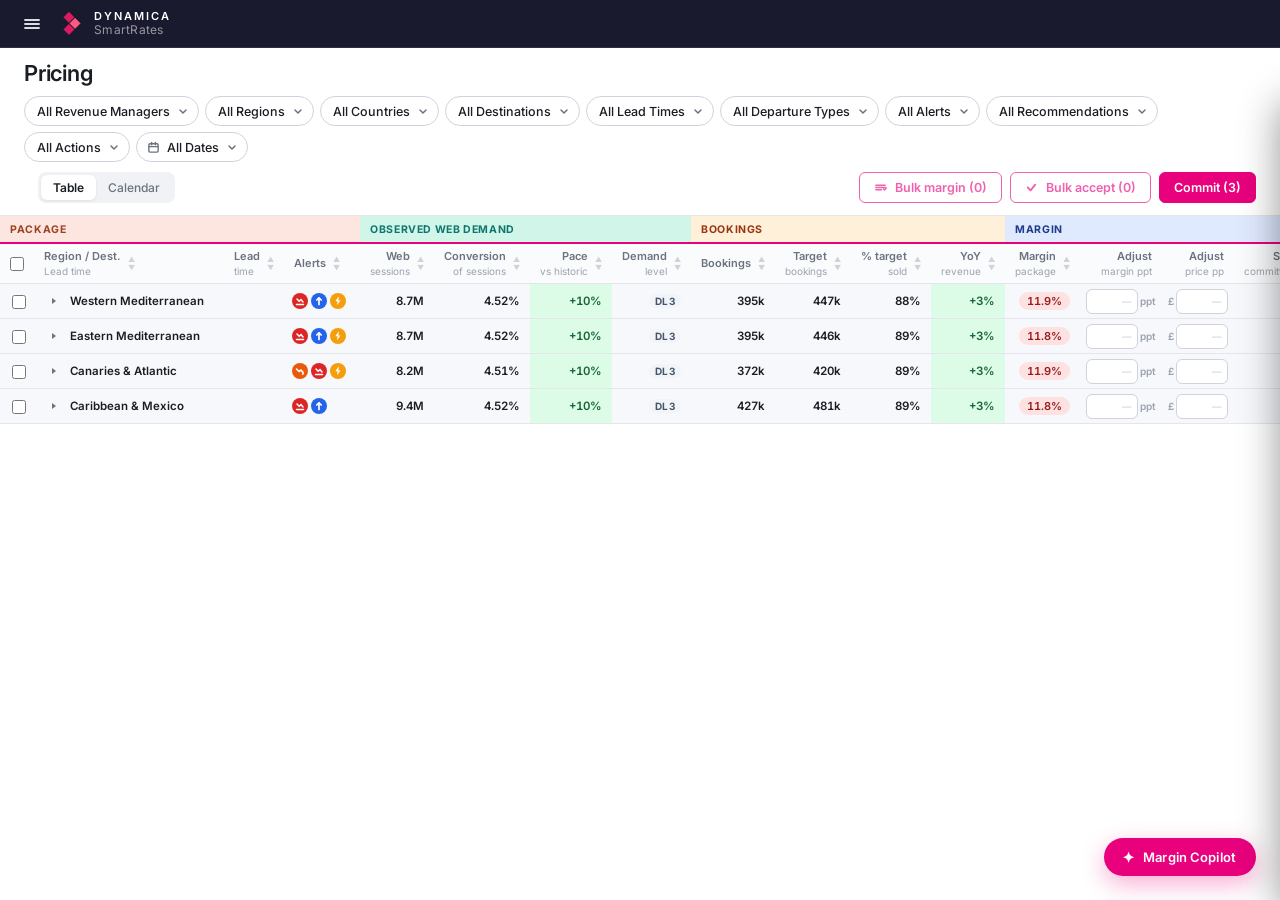
==== commit bd6564bd: "Bulk accept on the selection; one hierarchy across all three pages Accept all becomes Bulk accept an" ====
--- a/index.html
+++ b/index.html
@@ -2520,11 +2520,11 @@
           </svg>
           <span class="bulk-btn-label">Bulk margin (0)</span>
         </button>
-        <button class="accept-all-btn" id="acceptAllBtn" type="button" disabled>
+        <button class="accept-all-btn" id="acceptAllBtn" type="button">
           <svg width="13" height="13" viewBox="0 0 14 14" fill="none" stroke="currentColor" stroke-width="2" stroke-linecap="round" stroke-linejoin="round" aria-hidden="true">
             <polyline points="3,7 6,10 11,4"/>
           </svg>
-          <span class="accept-all-label">Accept all (0)</span>
+          <span class="accept-all-label">Bulk accept (0)</span>
         </button>
         <button class="commit-btn" id="commitBtn" type="button" disabled>
           <span class="commit-spinner"></span>
@@ -3506,6 +3506,24 @@
     return null;
   }
   // Average of a per-product value across a scope — what a parent cell shows.
+  // A parent's recommended margin has to be weighted the same way its current
+  // margin is — recomputed from summed cost and summed revenue — or the two
+  // never reconcile and a fully-accepted parent still shows a residual delta.
+  // A flat mean over products does not do that.
+  function scopeRecMargin(products) {
+    let costRev = 0, recRev = 0;
+    products.forEach(({ dest, band }) => {
+      const a = adjOf(productKey(dest, band));
+      const bump = a.sup + a.ppt;
+      productLeaves(dest, band).forEach(l => {
+        const m = Math.max(2, Math.min(72, recMarginOf(l) + bump));
+        costRev += l.sold * l.cost;
+        recRev  += l.sold * marginPctToPrice(l.cost, m);
+      });
+    });
+    return recRev ? Math.round(((recRev - costRev) / recRev) * 1000) / 10 : 0;
+  }
+
   function scopeAvg(products, fn) {
     if (!products.length) return 0;
     let sum = 0;
@@ -3767,14 +3785,15 @@
 
   // Effective alert config for a destination (optionally a specific gateway).
   const _cfgCache = {};
-  function alertCfgFor(parkId, ticketId) {
-    const ck = parkId + '|' + (ticketId || '');
+  // Scope ids match the Alert rules page: region | region|dest | region|dest|band.
+  function alertCfgFor(parkId, bandId) {
+    const ck = parkId + '|' + (bandId || '');
     if (_cfgCache[ck]) return _cfgCache[ck];
     const park = PARKS.find(p => p.id === parkId);
     const out = JSON.parse(JSON.stringify(alertCfg));
     if (park) {
       const scopes = [park.region.id, park.region.id + '|' + park.id];
-      if (ticketId) scopes.push(park.region.id + '|' + park.id + '|' + ticketId);
+      if (bandId) scopes.push(park.region.id + '|' + park.id + '|' + bandId);
       scopes.forEach(sc => {
         const o = alertOverrides[sc];
         if (!o) return;
@@ -3813,7 +3832,7 @@
 
   function computeLeafAlertsAt(leaf) {
     const out = [];
-    const cfg = alertCfgFor(leaf.park.id, leaf.ticket.id);
+    const cfg = alertCfgFor(leaf.park.id, leadBandFor(leaf.date.daysOut).id);
     const fmtSigned = n => (n > 0 ? '+' : '') + n + '%';
 
     if (cfg.lowPace.enabled && leaf.ros < cfg.lowPace.threshold) {
@@ -4225,7 +4244,7 @@
           (down ? '<span class="ras-down">' + down + '↓</span>' : '') +
         '</span>'
       : '<span class="rec-action-summary ras-flat">—</span>';
-    const recM = scopeAvg(products, (d, b) => productRecMargin(d, b));
+    const recM = scopeRecMargin(products);
     const delta = Math.round((recM - agg.marginPct) * 10) / 10;
     const dTint = tintFor(delta);
     return (
@@ -4360,29 +4379,15 @@
 
   // ── Header counts ──
   function refreshHeaderCounts() {
-    let pending = 0;
-    REGIONS.filter(anyProductPassesInRegion).forEach(region => {
-      if (!expanded.regions.has(region.id)) return;
-      region.dests.filter(anyProductPassesIn).forEach(dest => {
-        if (!expanded.dests.has(dest.id)) return;
-        dest.tickets.forEach(gw => {
-          if (!productPasses(dest, gw)) return;
-          const st = rowStates[productKey(dest, gw)];
-          if (!st || (!st.state && typeof st.overrideValue !== 'number')) pending++;
-        });
-      });
-    });
     let committable = 0;
     Object.keys(rowStates).forEach(k => {
       const st = rowStates[k];
       if (st && (st.state || typeof st.adjPpt === 'number')) committable++;
     });
-    const accBtn = document.getElementById('acceptAllBtn');
     const cmtBtn = document.getElementById('commitBtn');
-    accBtn.querySelector('.accept-all-label').textContent = 'Accept all (' + pending + ')';
     cmtBtn.querySelector('.commit-label').textContent = 'Commit (' + committable + ')';
-    accBtn.disabled = pending === 0;
     cmtBtn.disabled = committable === 0;
+    updateBulkBtns();
   }
 
   // ── Toast ──
@@ -4396,13 +4401,19 @@
 
   // ── Row selection (bulk price update) ──
   const selectedKeys = new Set();
-  function updateBulkBtn() {
+  function updateBulkBtns() {
+    const n = selectedKeys.size;
     const btn = document.getElementById('bulkBtn');
-    btn.querySelector('.bulk-btn-label').textContent = 'Bulk margin (' + selectedKeys.size + ')';
+    btn.querySelector('.bulk-btn-label').textContent = 'Bulk margin (' + n + ')';
     // Deliberately never disabled: clicking with nothing selected explains
     // what to do rather than looking broken.
     btn.disabled = false;
-    btn.classList.toggle('is-idle', selectedKeys.size === 0);
+    btn.classList.toggle('is-idle', n === 0);
+
+    const acc = document.getElementById('acceptAllBtn');
+    acc.querySelector('.accept-all-label').textContent = 'Bulk accept (' + n + ')';
+    acc.disabled = false;
+    acc.classList.toggle('is-idle', n === 0);
   }
 
   // ── Event delegation: accordion toggles + action buttons + rec edit ──
@@ -4416,19 +4427,19 @@
     const leafSel = e.target.closest('input.leaf-select');
     if (leafSel) {
       setSelection([leafSel.dataset.key], leafSel.checked);
-      render(); updateBulkBtn(); return;
+      render(); updateBulkBtns(); return;
     }
     const destSel = e.target.closest('input.dest-select');
     if (destSel) {
       const dest = PARKS.find(p => p.id === destSel.dataset.dest);
       if (dest) setSelection(productKeysIn([dest]), destSel.checked);
-      render(); updateBulkBtn(); return;
+      render(); updateBulkBtns(); return;
     }
     const regionSel = e.target.closest('input.region-select');
     if (regionSel) {
       const region = REGIONS.find(r => r.id === regionSel.dataset.region);
       if (region) setSelection(productKeysIn(region.dests), regionSel.checked);
-      render(); updateBulkBtn(); return;
+      render(); updateBulkBtns(); return;
     }
     const reasonSel = e.target.closest('select.reason-select');
     if (reasonSel) {
@@ -4467,7 +4478,7 @@
     if (isNaN(v)) { render(); return; }
     applyAdjustment(products, inp.dataset.adj, v);
     render();
-    updateBulkBtn();
+    updateBulkBtns();
     if (products.length > 1) {
       showToast('Applied to ' + products.length + ' products');
     }
@@ -4486,7 +4497,7 @@
       setSelection(productKeysIn(region.dests), check);
     });
     render();
-    updateBulkBtn();
+    updateBulkBtns();
   });
 
   bodyEl.addEventListener('click', e => {
@@ -4673,26 +4684,27 @@
     }
   });
 
-  // ── Accept all + Commit ──
+  // ── Bulk accept + Commit ──
+  // Ticking a region or destination selects every product beneath it, so this
+  // accepts a whole region as readily as a single lead-time band.
   document.getElementById('acceptAllBtn').addEventListener('click', () => {
-    let n = 0;
-    REGIONS.filter(anyProductPassesInRegion).forEach(region => {
-      if (!expanded.regions.has(region.id)) return;
-      region.dests.filter(anyProductPassesIn).forEach(dest => {
-        if (!expanded.dests.has(dest.id)) return;
-        dest.tickets.forEach(gw => {
-          if (!productPasses(dest, gw)) return;
-          const key = productKey(dest, gw);
-          const st = rowStates[key];
-          if (!st || (!st.state && typeof st.overrideValue !== 'number')) {
-            rowStates[key] = Object.assign({}, st || {}, { state: 'accepted' });
-            n++;
-          }
-        });
-      });
+    if (!selectedKeys.size) {
+      showToast('Tick one or more rows first, then use Bulk accept');
+      return;
+    }
+    let n = 0, already = 0;
+    selectedKeys.forEach(key => {
+      const st = rowStates[key];
+      if (st && st.state === 'accepted') { already++; return; }
+      rowStates[key] = Object.assign({}, st || {}, { state: 'accepted' });
+      n++;
     });
+    selectedKeys.clear();
     render();
-    showToast('Accepted ' + n + ' margin recommendation' + (n === 1 ? '' : 's'));
+    showToast(n === 0
+      ? 'Already accepted — no change'
+      : 'Accepted ' + n + ' recommendation' + (n === 1 ? '' : 's') +
+        (already ? ' (' + already + ' already accepted)' : ''));
   });
 
   // ─────────────────────────────────────────────────────────────
@@ -6544,7 +6556,7 @@
     selectedKeys.clear();
     closeBulkModal();
     render();
-    updateBulkBtn();
+    updateBulkBtns();
     document.getElementById('selectAllRows').checked = false;
     showToast(n + ' margin' + (n === 1 ? '' : 's') + ' updated (' +
       (type === 'pct' ? (v > 0 ? '+' : '') + v + 'ppt' : (v > 0 ? '+' : '') + '£' + v + ' pp') + ')');
@@ -6588,7 +6600,7 @@
     if (!leaves.length) return null;
     const agg = aggregate(leaves);
     const m = aggregateModalData(leaves);
-    const recM = scopeAvg(products, (d, b) => productRecMargin(d, b));
+    const recM = scopeRecMargin(products);
     return {
       key: scopeId,
       scopeName: scopeLabel(scopeId),
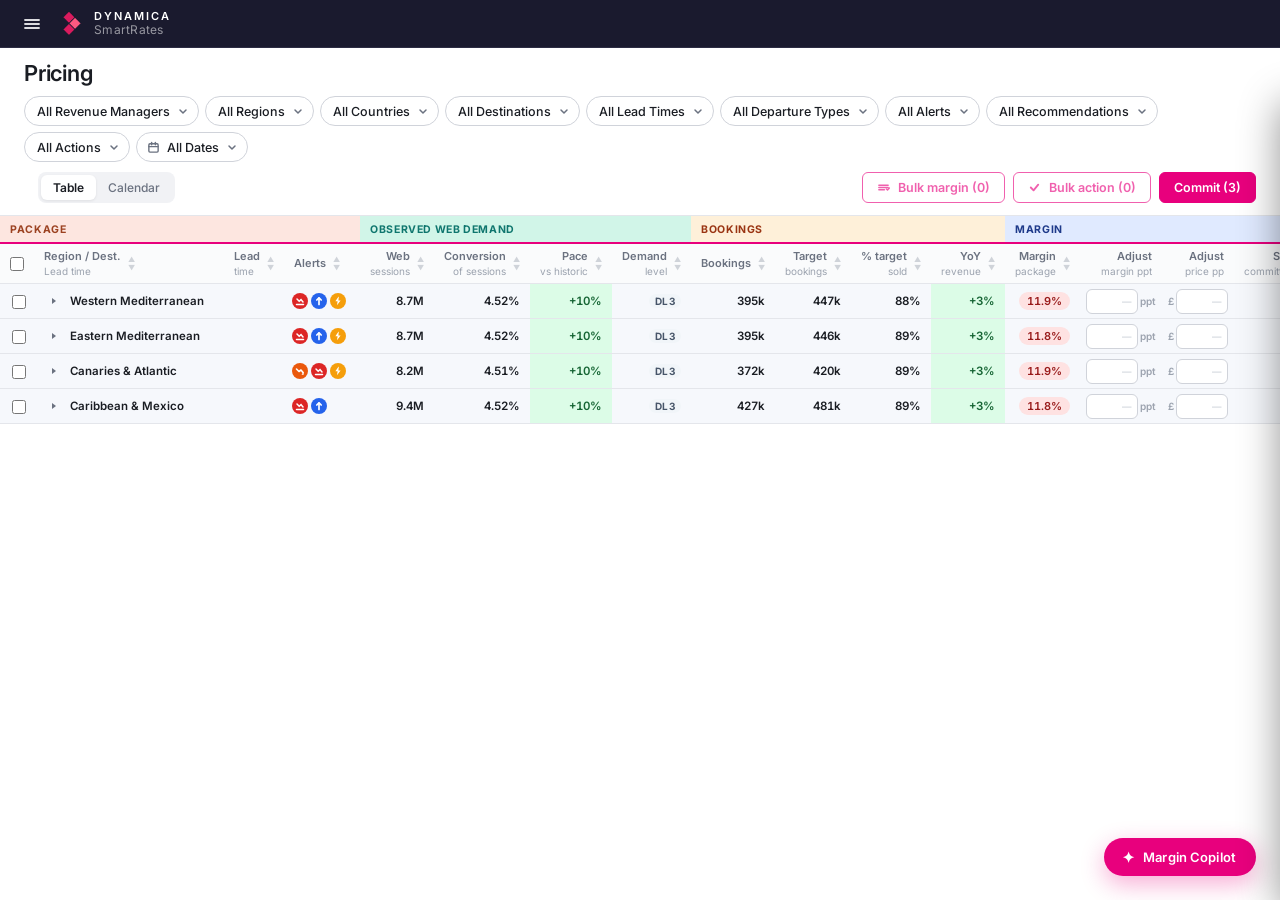
==== commit b8c26388: "Bulk accept becomes Bulk action with accept/reject; drop margin banked Accept and reject are the sam" ====
--- a/index.html
+++ b/index.html
@@ -2524,7 +2524,7 @@
           <svg width="13" height="13" viewBox="0 0 14 14" fill="none" stroke="currentColor" stroke-width="2" stroke-linecap="round" stroke-linejoin="round" aria-hidden="true">
             <polyline points="3,7 6,10 11,4"/>
           </svg>
-          <span class="accept-all-label">Bulk accept (0)</span>
+          <span class="accept-all-label">Bulk action (0)</span>
         </button>
         <button class="commit-btn" id="commitBtn" type="button" disabled>
           <span class="commit-spinner"></span>
@@ -2824,6 +2824,41 @@
   </div>
 </div>
 
+<div class="bulk-backdrop" id="actBackdrop" aria-hidden="true">
+  <div class="bulk-modal" role="dialog" aria-modal="true" aria-labelledby="actTitle">
+    <div class="bulk-modal-header">
+      <div>
+        <div class="bulk-modal-title" id="actTitle">Bulk action</div>
+        <div class="bulk-modal-sub" id="actSub">0 rows selected</div>
+      </div>
+      <button class="bulk-modal-close" type="button" id="actCloseBtn" aria-label="Close">
+        <svg width="14" height="14" viewBox="0 0 14 14" fill="none" stroke="currentColor" stroke-width="1.8" stroke-linecap="round" aria-hidden="true">
+          <line x1="3" y1="3" x2="11" y2="11"/>
+          <line x1="11" y1="3" x2="3" y2="11"/>
+        </svg>
+      </button>
+    </div>
+    <div class="bulk-modal-body">
+      <div class="bulk-type-row" role="radiogroup" aria-label="Action">
+        <label class="bulk-type-opt">
+          <input type="radio" name="actType" value="accept" checked>
+          <span>Accept recommendations</span>
+        </label>
+        <label class="bulk-type-opt">
+          <input type="radio" name="actType" value="reject">
+          <span>Reject recommendations</span>
+        </label>
+      </div>
+      <div class="bulk-hint" id="actHint"></div>
+      <div class="bulk-preview" id="actPreview"></div>
+    </div>
+    <div class="bulk-modal-footer">
+      <button class="bulk-btn-ghost" type="button" id="actCancelBtn">Cancel</button>
+      <button class="bulk-btn-primary" type="button" id="actApplyBtn">Apply to 0 rows</button>
+    </div>
+  </div>
+</div>
+
 <div class="app-toast" id="appToast" role="status" aria-live="polite"></div>
 
 <script src="app.js"></script>
@@ -4411,7 +4446,7 @@
     btn.classList.toggle('is-idle', n === 0);
 
     const acc = document.getElementById('acceptAllBtn');
-    acc.querySelector('.accept-all-label').textContent = 'Bulk accept (' + n + ')';
+    acc.querySelector('.accept-all-label').textContent = 'Bulk action (' + n + ')';
     acc.disabled = false;
     acc.classList.toggle('is-idle', n === 0);
   }
@@ -4687,24 +4722,76 @@
   // ── Bulk accept + Commit ──
   // Ticking a region or destination selects every product beneath it, so this
   // accepts a whole region as readily as a single lead-time band.
+  // Accept and reject are the same operation over the same selection, so they
+  // share one modal rather than competing for toolbar space.
+  const actBackdrop = document.getElementById('actBackdrop');
+  const actApplyBtn = document.getElementById('actApplyBtn');
+  function actType() {
+    return document.querySelector('input[name="actType"]:checked').value;
+  }
+  function refreshActPreview() {
+    const type = actType();
+    const n = selectedKeys.size;
+    document.getElementById('actSub').textContent =
+      n + ' row' + (n === 1 ? '' : 's') + ' selected';
+    actApplyBtn.textContent = 'Apply to ' + n + ' row' + (n === 1 ? '' : 's');
+    document.getElementById('actHint').innerHTML = type === 'accept'
+      ? 'Each row\'s margin moves to its <b>recommended</b> margin and the row is marked <b>Accepted</b>.'
+      : 'Each row keeps its <b>current</b> margin and is marked <b>Rejected</b>, so it drops out of the review queue.';
+    const sample = [...selectedKeys].slice(0, 3).map(k => {
+      const pr = productFromKey(k);
+      if (!pr) return '<div class="bulk-preview-row"><span>' + esc(k) + '</span></div>';
+      const cur = productMarginPct(pr.dest, pr.band);
+      const rec = productRecMargin(pr.dest, pr.band);
+      const to  = type === 'accept' ? rec : cur;
+      return '<div class="bulk-preview-row"><span>' + esc(k) + '</span>' +
+        '<span>' + cur.toFixed(1) + '% → <b>' + to.toFixed(1) + '%</b></span></div>';
+    }).join('');
+    const more = n > 3 ? '<div class="bulk-preview-more">… and ' + (n - 3) + ' more</div>' : '';
+    document.getElementById('actPreview').innerHTML = sample + more;
+  }
+  function openActModal() {
+    refreshActPreview();
+    actBackdrop.classList.add('is-open');
+    actBackdrop.setAttribute('aria-hidden', 'false');
+  }
+  function closeActModal() {
+    actBackdrop.classList.remove('is-open');
+    actBackdrop.setAttribute('aria-hidden', 'true');
+  }
   document.getElementById('acceptAllBtn').addEventListener('click', () => {
     if (!selectedKeys.size) {
-      showToast('Tick one or more rows first, then use Bulk accept');
+      showToast('Tick one or more rows first, then use Bulk action');
       return;
     }
+    openActModal();
+  });
+  document.querySelectorAll('input[name="actType"]').forEach(r =>
+    r.addEventListener('change', refreshActPreview));
+  document.getElementById('actCloseBtn').addEventListener('click', closeActModal);
+  document.getElementById('actCancelBtn').addEventListener('click', closeActModal);
+  actBackdrop.addEventListener('click', e => { if (e.target === actBackdrop) closeActModal(); });
+  document.addEventListener('keydown', e => {
+    if (e.key === 'Escape' && actBackdrop.classList.contains('is-open')) closeActModal();
+  });
+  actApplyBtn.addEventListener('click', () => {
+    if (!selectedKeys.size) return;
+    const type = actType();
     let n = 0, already = 0;
     selectedKeys.forEach(key => {
       const st = rowStates[key];
-      if (st && st.state === 'accepted') { already++; return; }
-      rowStates[key] = Object.assign({}, st || {}, { state: 'accepted' });
+      if (st && st.state === type + 'ed') { already++; return; }
+      rowStates[key] = Object.assign({}, st || {}, { state: type + 'ed' });
       n++;
     });
     selectedKeys.clear();
+    closeActModal();
     render();
+    const verb = type === 'accept' ? 'Accepted' : 'Rejected';
     showToast(n === 0
-      ? 'Already accepted — no change'
-      : 'Accepted ' + n + ' recommendation' + (n === 1 ? '' : 's') +
-        (already ? ' (' + already + ' already accepted)' : ''));
+      ? 'Already ' + verb.toLowerCase() + ' — no change'
+      : verb + ' ' + n + ' recommendation' + (n === 1 ? '' : 's') +
+        (already ? ' (' + already + ' already ' + verb.toLowerCase() + ')' : ''));
   });
 
   // ─────────────────────────────────────────────────────────────
@@ -5138,7 +5225,6 @@
             '<tr class="mx-total"><td>Target margin</td><td class="mx-band"></td><td class="mx-ppt">' + bd.target.toFixed(1) + '%</td></tr>' +
           '</tbody>' +
         '</table>' +
-        '<div class="mx-note">Additive by design. Dynamica learns whether each step should be larger, smaller or more granular from observed conversion and contribution.</div>' +
       '</div>') : '';
 
     let recPanelHtml =
@@ -5153,7 +5239,7 @@
         })() +
         '<div class="lm-rec-row"><span class="label">Recommended margin</span><span class="value">' + recM.toFixed(1) + '%</span></div>' +
         '<div class="lm-rec-row"><span class="label">Change</span><span class="value pct ' + pctClass + '">' + signed(deltaPpt, 'ppt') + '</span></div>' +
-        '<div class="lm-rec-row"><span class="label">Margin banked</span><span class="value">' + fmtGbpK(agg.marginGbp) + '</span></div>';
+        '';
     if (level === 'product') {
       const acceptSolid = st.state === 'accepted' ? 'solid' : '';
       const rejectSolid = st.state === 'rejected' ? 'solid' : '';
@@ -5932,8 +6018,7 @@
     dmTotals.hidden = false;
     dmTotals.innerHTML =
       '<div><div class="label">Bookings</div><div class="value">' + agg.sold.toLocaleString('en-GB') + '</div></div>' +
-      '<div><div class="label">Margin</div><div class="value">' + fmtGbpK(agg.marginGbp) + '</div></div>' +
-      '<div><div class="label">Web sessions</div><div class="value">' + fmtInt(agg.sessions) + '</div></div>';
+      '<div><div class="label">Web sessions</div><div class="value">' + fmtCompact(agg.sessions) + '</div></div>';
 
     // Break the period down by destination (region scope) or gateway (destination scope).
     const groups = isRegion
@@ -5957,7 +6042,7 @@
           '</div>' +
           '<div></div>' +
           '<div class="dm-actions"><span style="font-size:10.5px;color:var(--text-muted);">' +
-            a.sold.toLocaleString('en-GB') + ' bookings · ' + fmtGbpK(a.marginGbp) + ' margin</span></div>' +
+            a.sold.toLocaleString('en-GB') + ' bookings</span></div>' +
         '</div>'
       );
     }).join('');
@@ -6630,7 +6715,7 @@
     const alertList = ctx.alertLabels.length ? ctx.alertLabels.join(', ') : 'none';
     return "Here's the margin position for " + ctx.park.name + " — " + leadBand(ctx.band).label +
       " across " + ctx.departures + " departures:\n" +
-      "• Package margin: " + ctx.marginPct.toFixed(1) + "% (" + fmtGbpK(ctx.marginGbp) + " banked)\n" +
+      "• Package margin: " + ctx.marginPct.toFixed(1) + "%\n" +
       "• Recommended: " + ctx.recMarginPct.toFixed(1) + "% (" + (ctx.deltaPpt > 0 ? '+' : '') + ctx.deltaPpt + "ppt)\n" +
       "• Web demand: " + fmtInt(ctx.sessions) + " sessions at " + ctx.conversion.toFixed(2) + "% conversion\n" +
       "• Booking pace: " + (ctx.pickup > 0 ? '+' : '') + ctx.pickup + "% vs historic · " + demandLevelForScore(ctx.demand).code + "\n" +
@@ -6721,7 +6806,7 @@
       const dir = ctx.deltaPpt > 0 ? 'demand is running ahead of expectation, so the rules take more margin'
                 : ctx.deltaPpt < 0 ? 'demand is behind expectation, so the rules give margin back to stimulate conversion'
                 : 'demand is in line with expectation, so the rules hold margin';
-      return 'Package margin is ' + ctx.marginPct.toFixed(1) + '% (' + fmtGbpK(ctx.marginGbp) + ' banked), ' +
+      return 'Package margin is ' + ctx.marginPct.toFixed(1) + '%, ' +
         '\n' +
         'Recommended ' + ctx.recMarginPct.toFixed(1) + '% (' + signed(ctx.deltaPpt, 'ppt') + ').\n' +
         'Driver: ' + dir + '. Accept to apply, or type a new margin straight into the row.';
